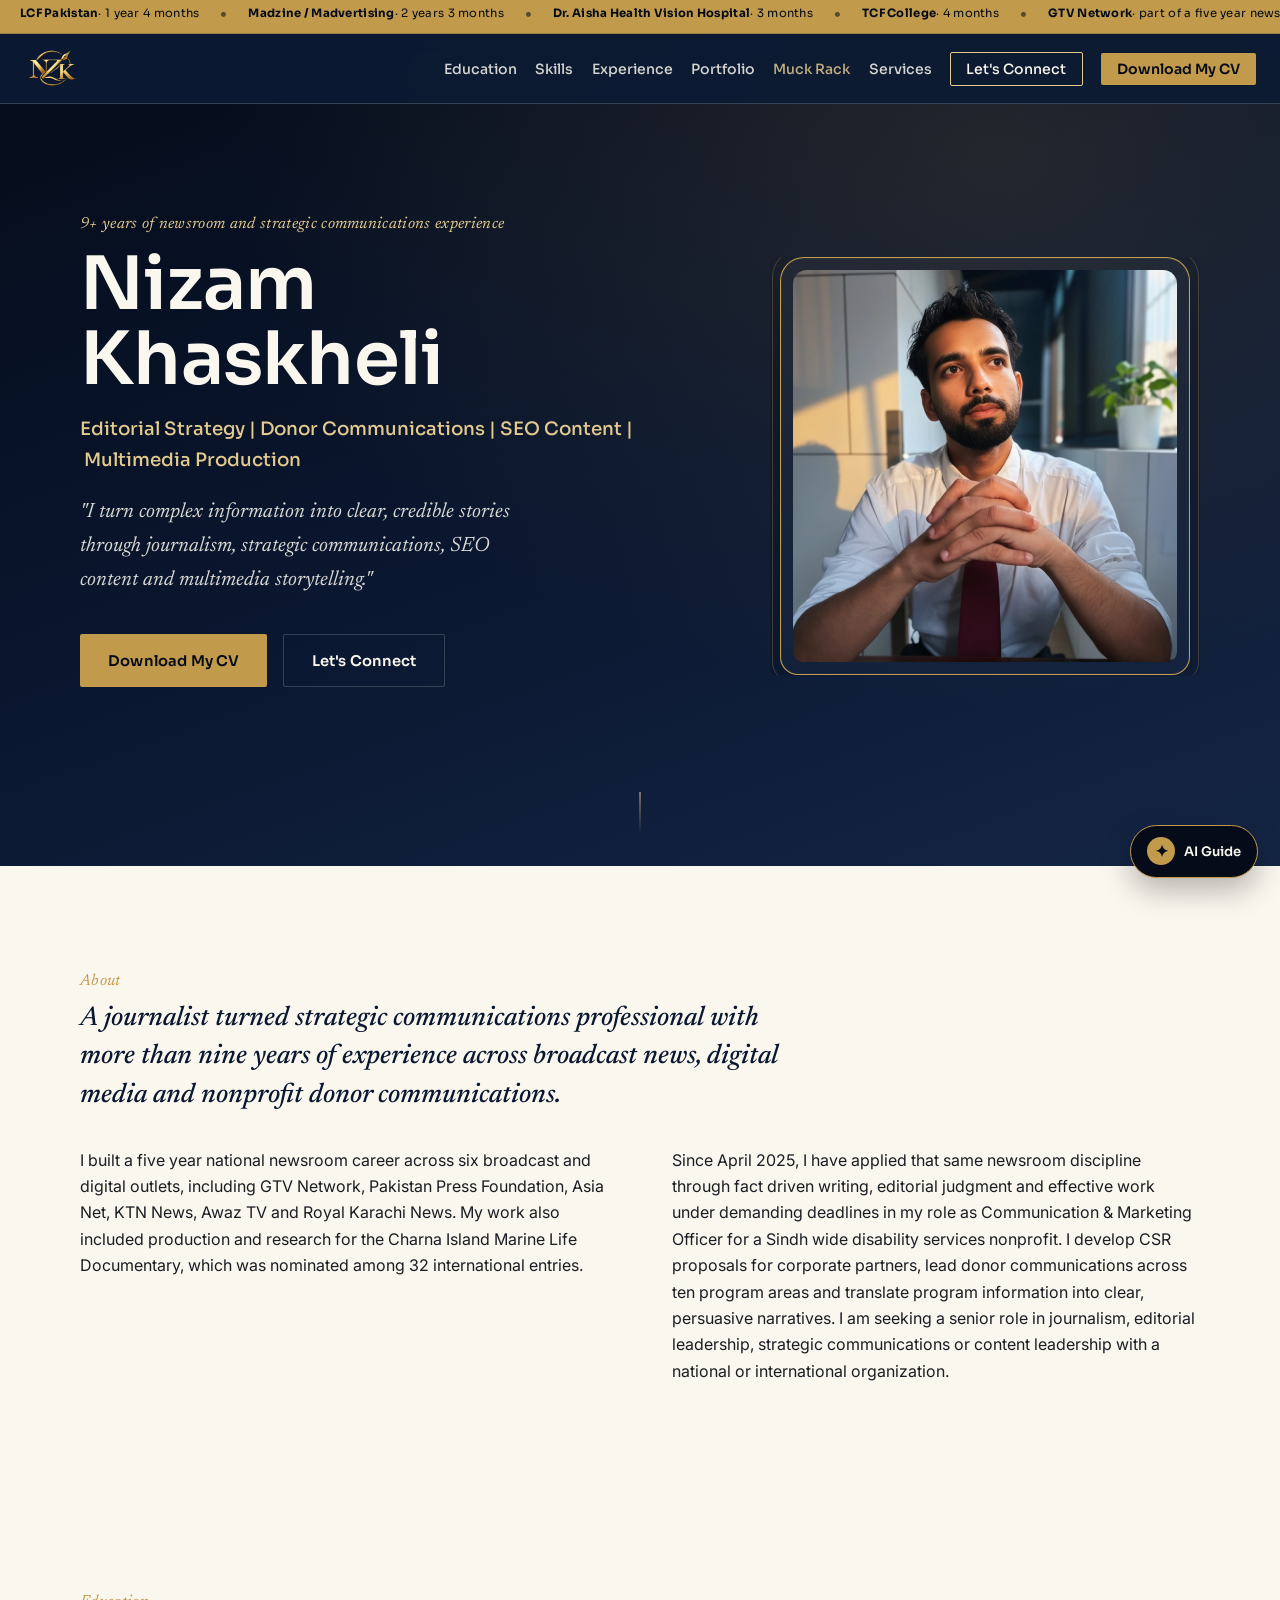
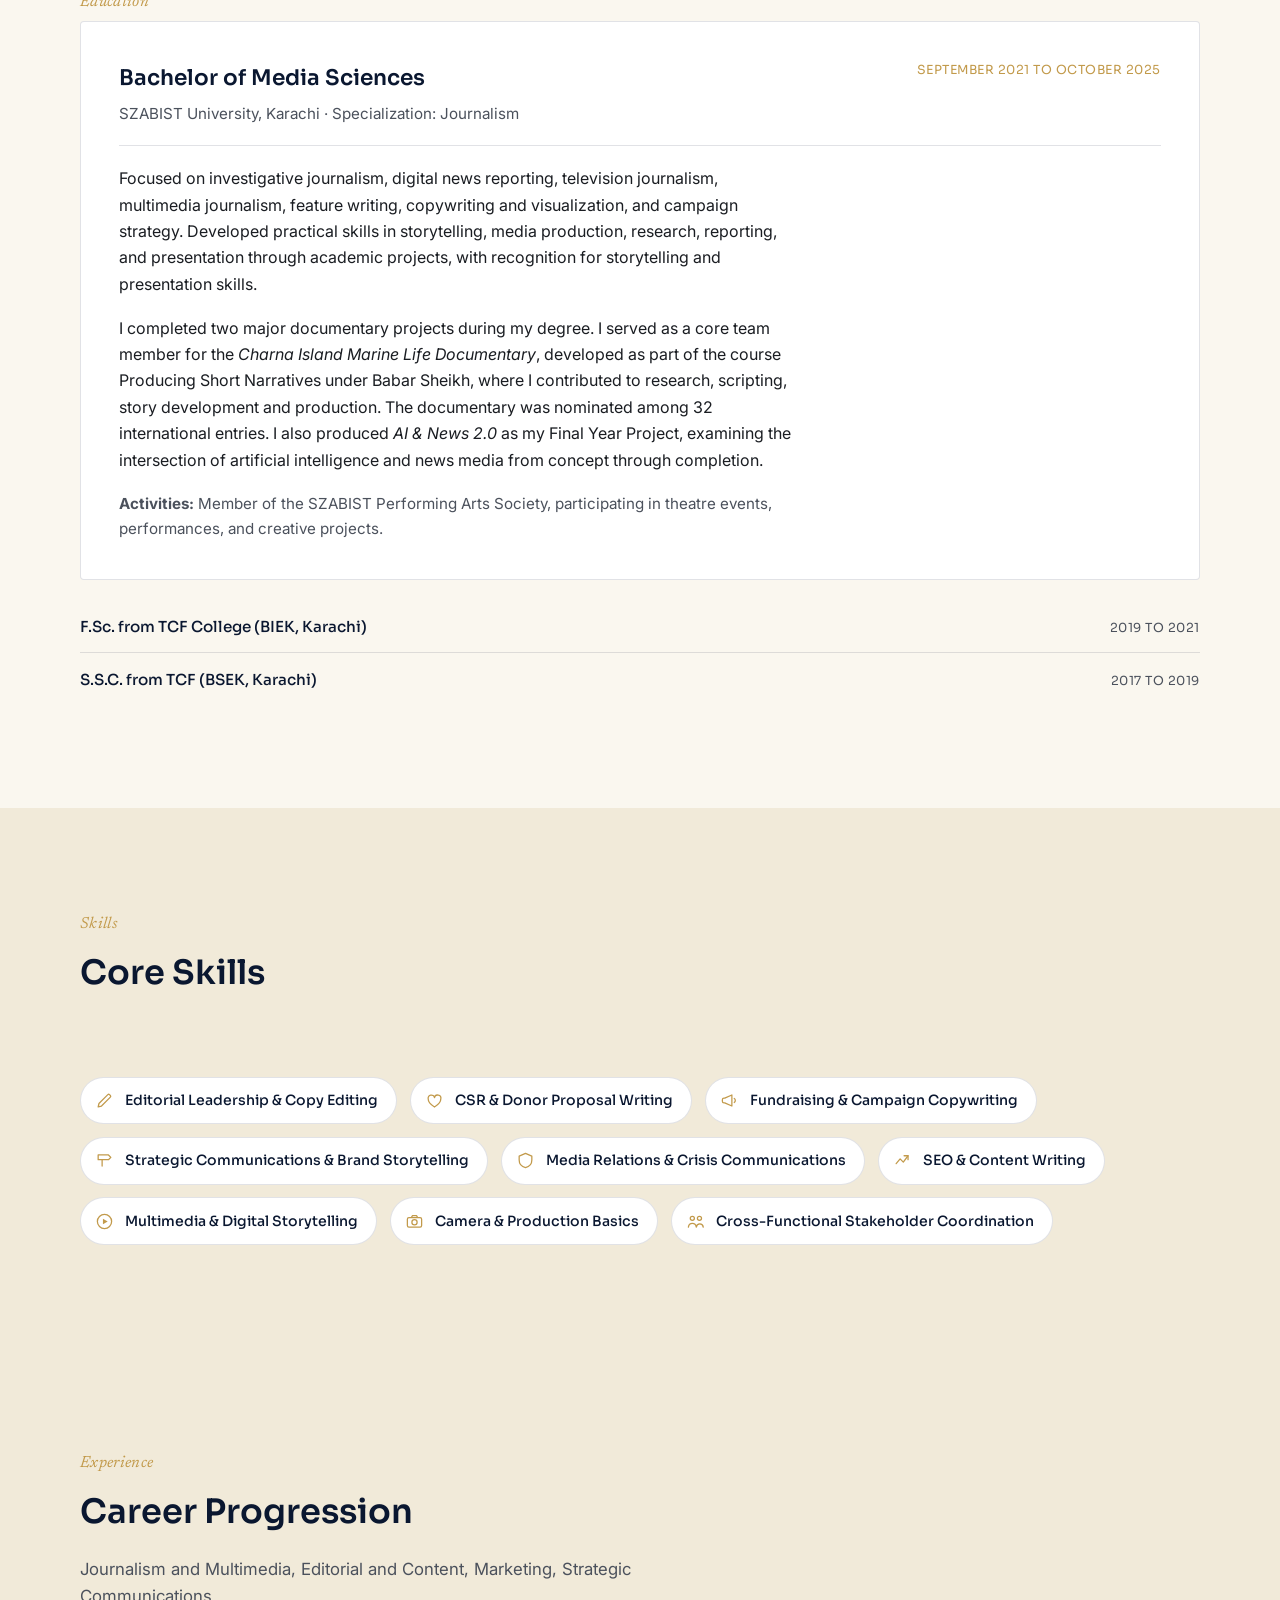
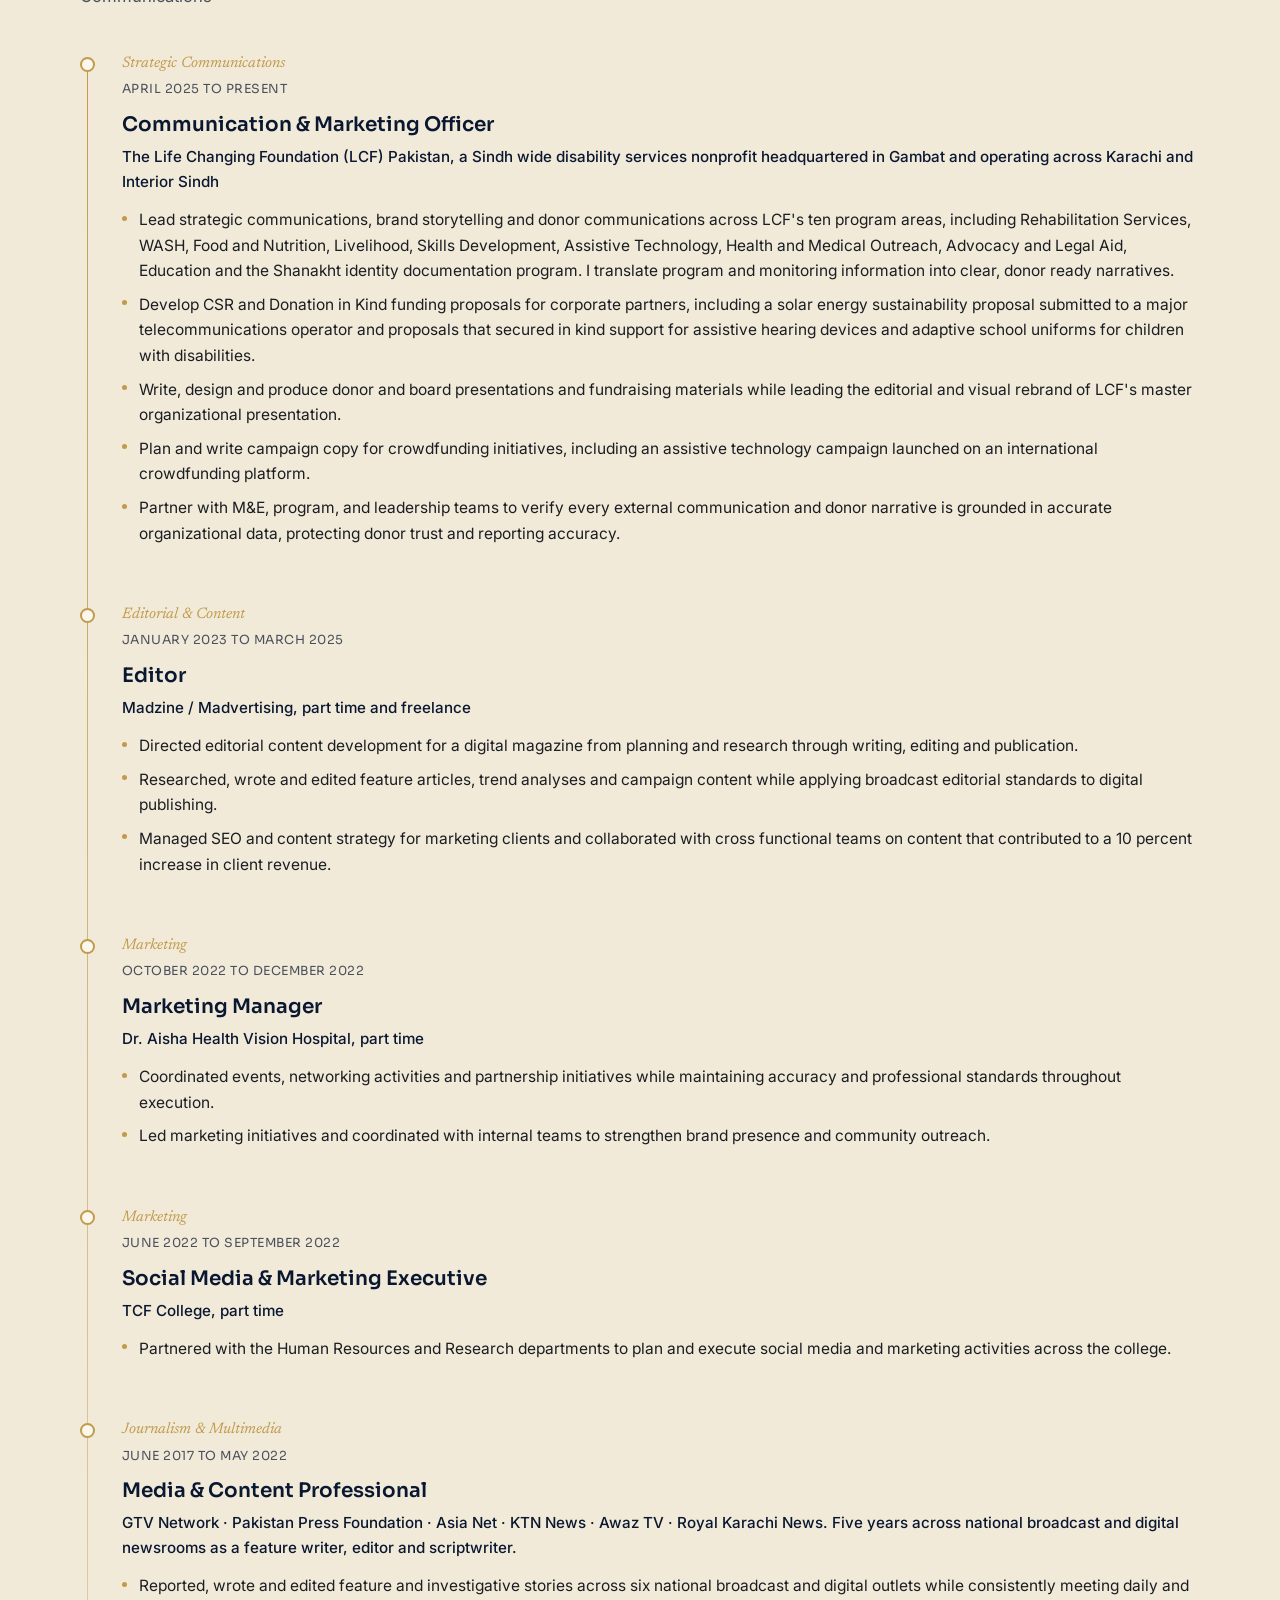
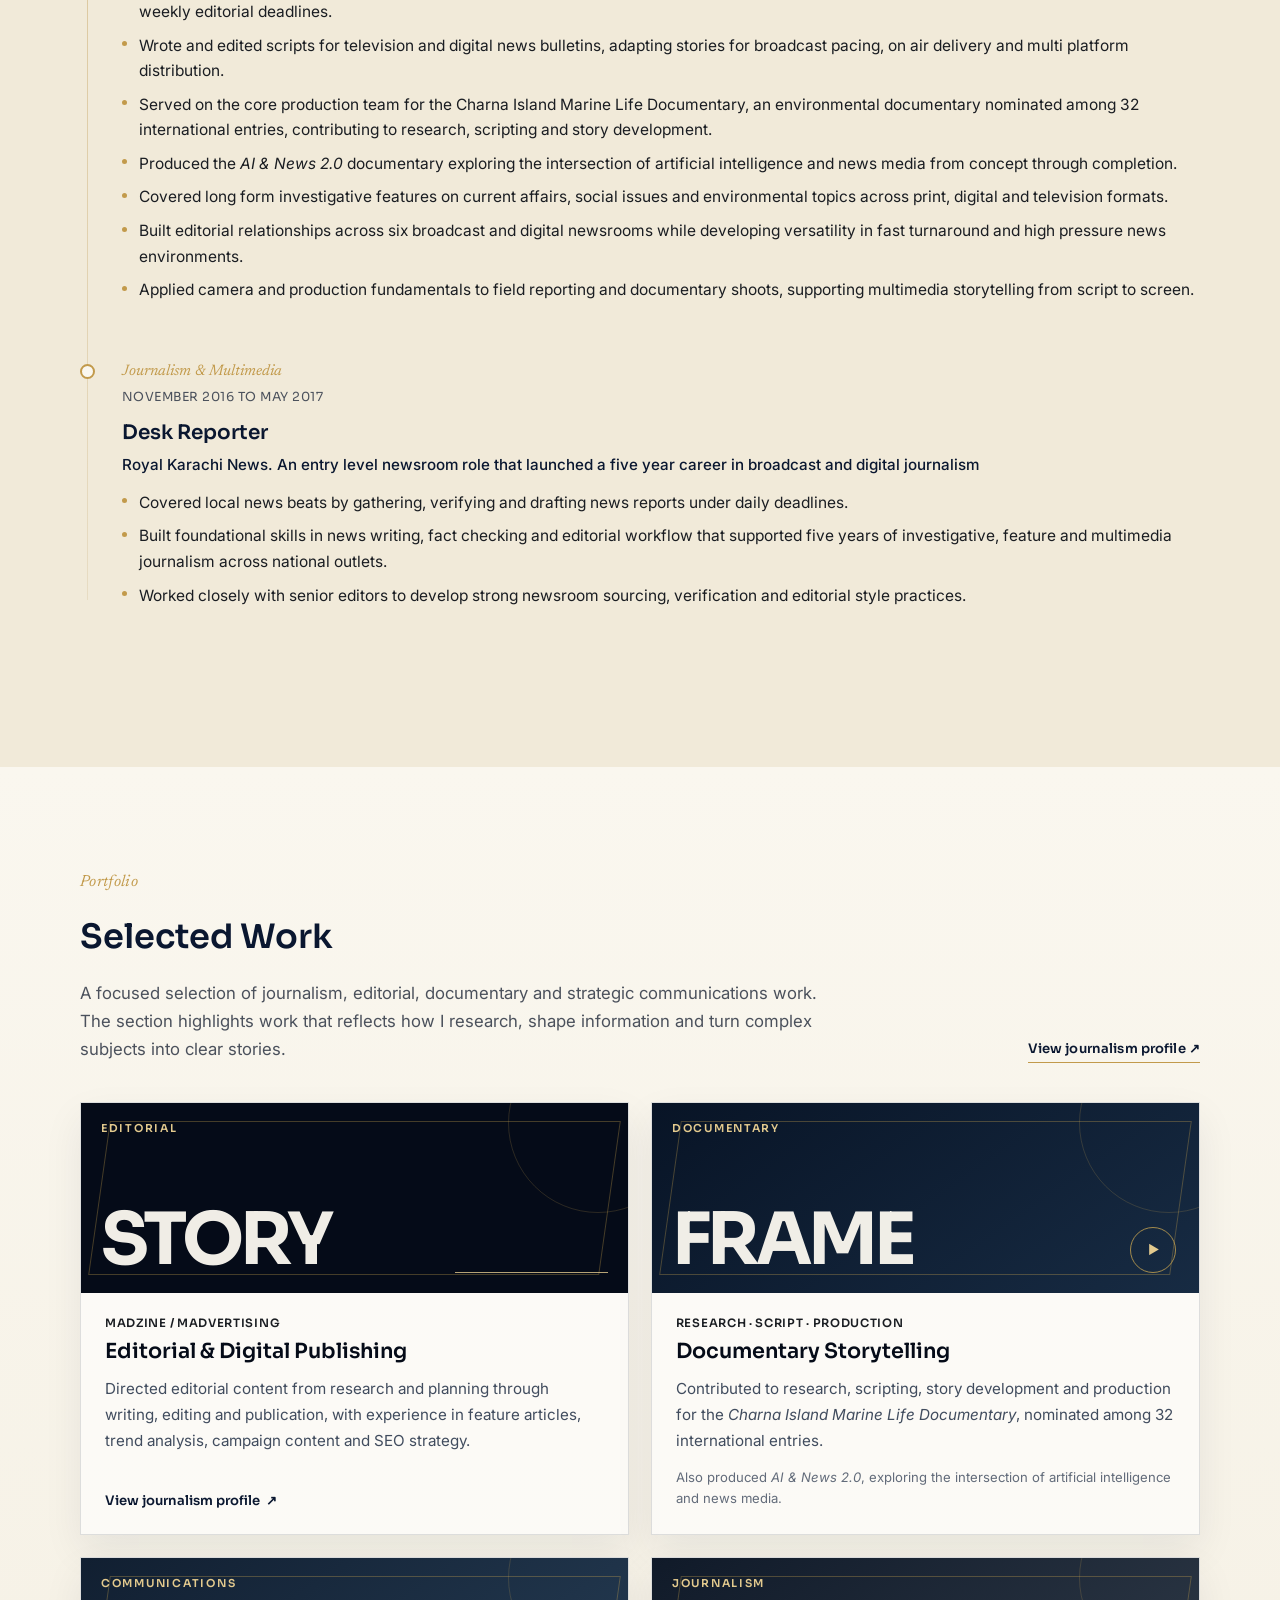
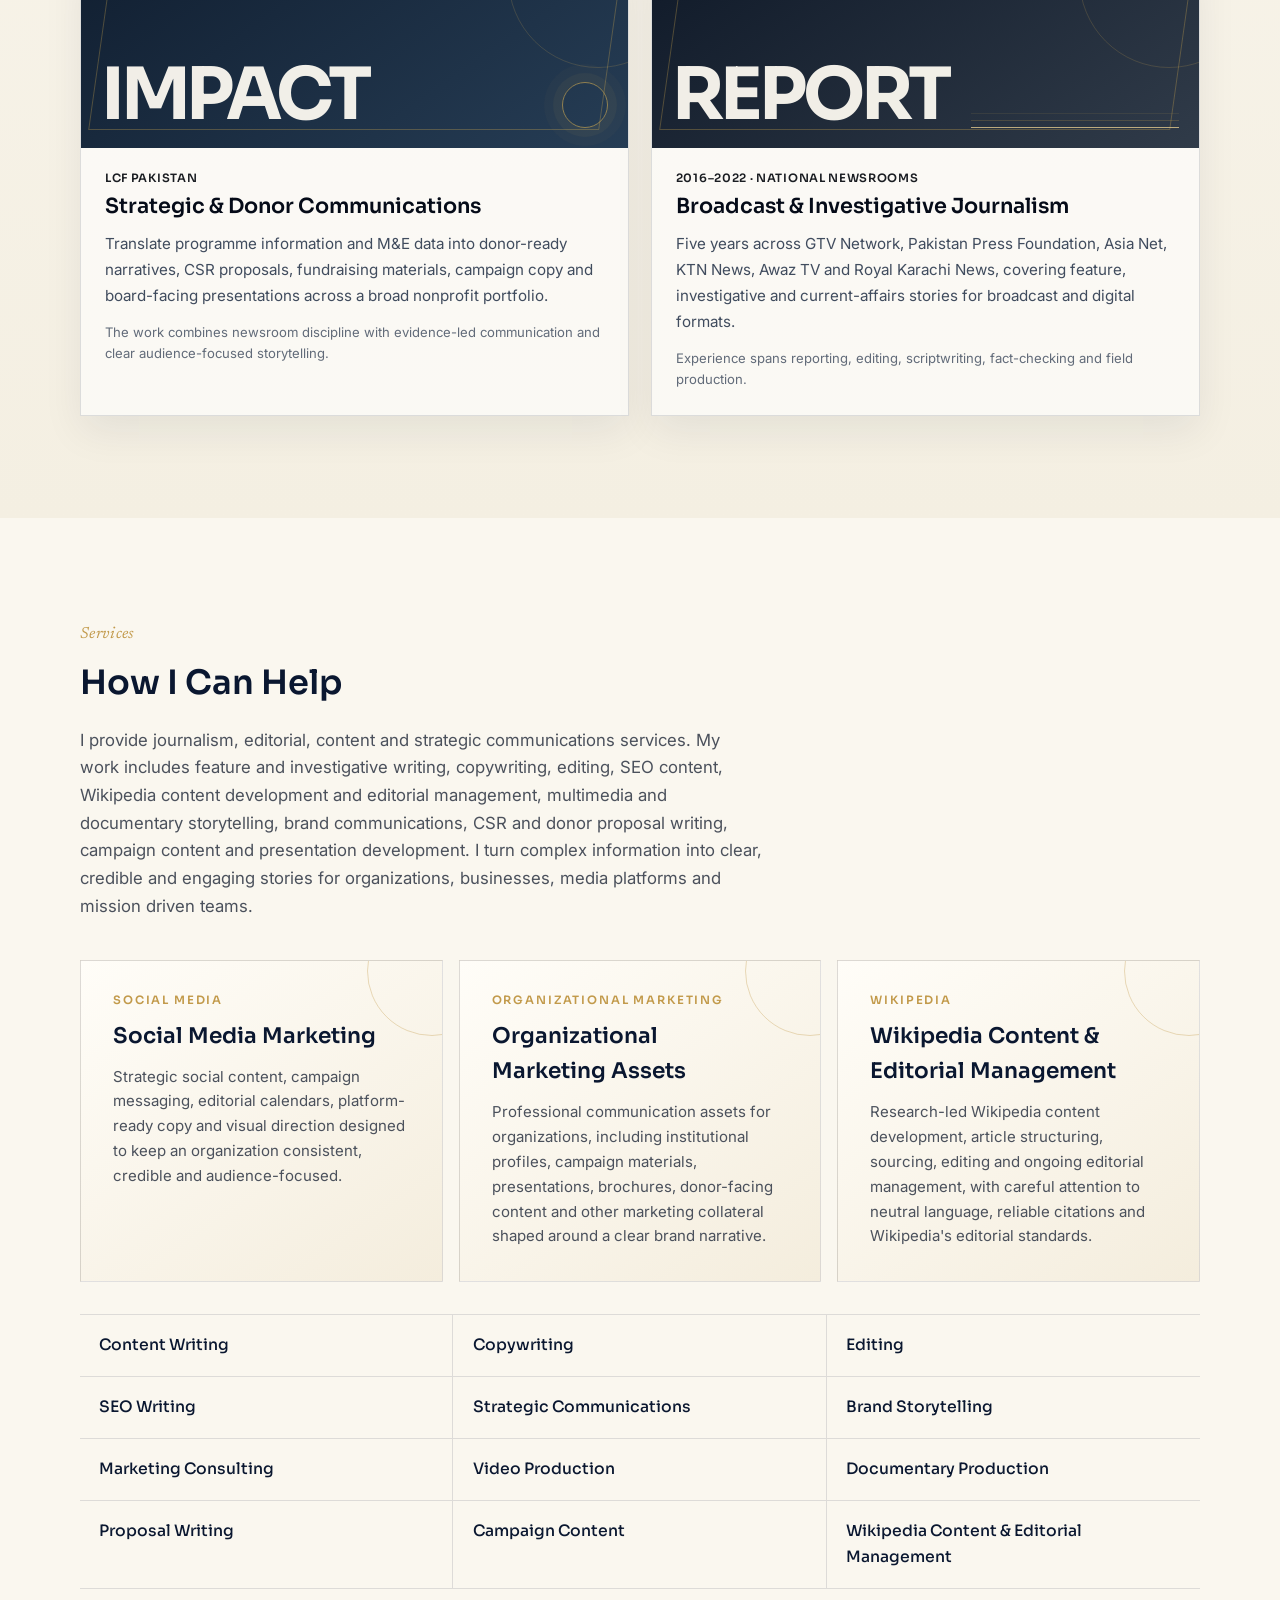
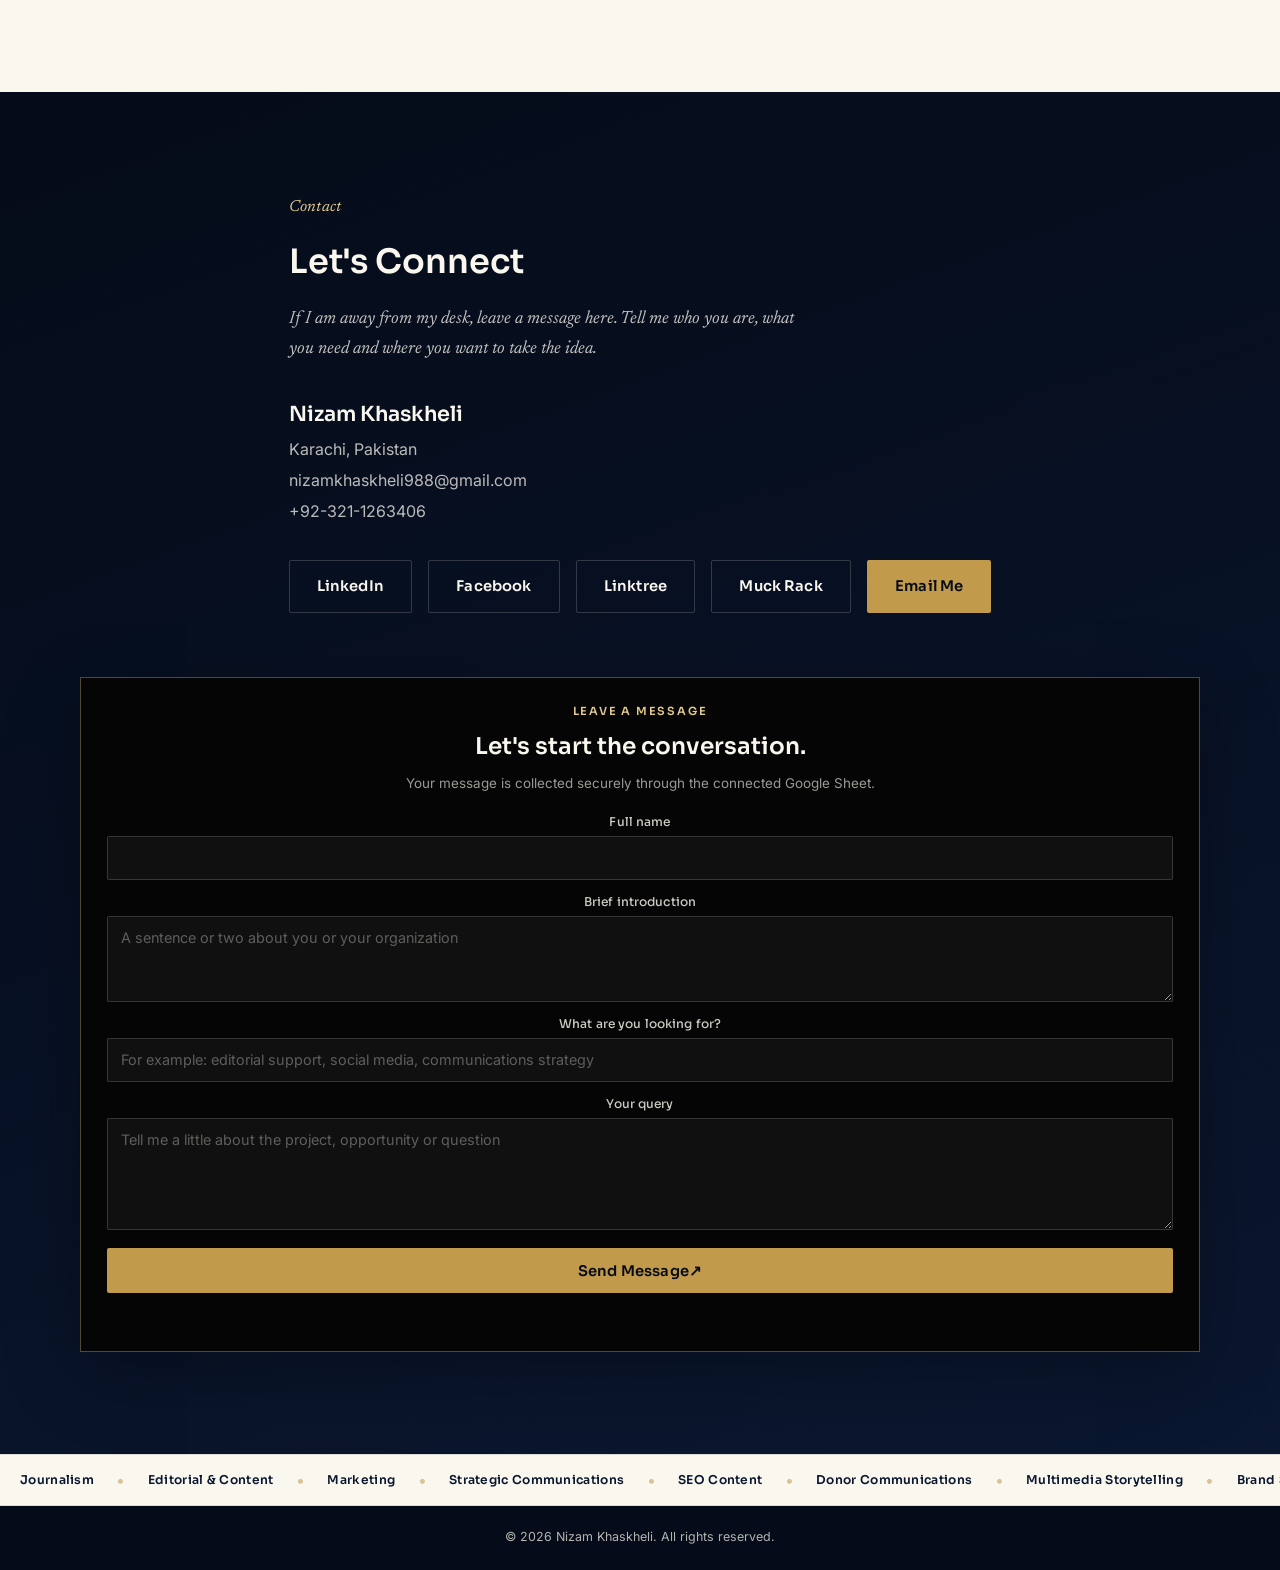
==== index.html @ 63d3839c "Add files via upload" ====
<!DOCTYPE html>
<html lang="en">
<head>
<meta charset="UTF-8">
<meta name="viewport" content="width=device-width, initial-scale=1.0">
<title>Nizam Khaskheli | Journalist, Strategic Communications &amp; Multimedia Storyteller</title>
<meta name="description" content="Nizam Khaskheli is a Pakistan-based journalist, strategic communications professional and multimedia storyteller with 9+ years of experience in broadcast journalism, editorial content, SEO writing, CSR communications, donor storytelling and nonprofit marketing.">
<meta name="keywords" content="Nizam Khaskheli, journalist Karachi, strategic communications professional, multimedia storyteller, broadcast journalist Pakistan, editorial content, donor communications, CSR proposal writing, nonprofit communications Pakistan, brand storytelling, SEO content writer">
<meta name="author" content="Nizam Khaskheli">
<meta name="robots" content="index, follow"> <!-- TODO: replace with your final published URL before deploying -->
<link rel="canonical" href="https://visit.nizamkhaskheli.workers.dev/"> <!-- Open Graph -->
<meta property="og:type" content="website">
<meta property="og:title" content="Nizam Khaskheli | Journalist & Strategic Communications Professional">
<meta property="og:description" content="Journalist and strategic communications professional in Pakistan specialising in editorial content, SEO writing, donor communications, brand storytelling and multimedia production.">
<meta property="og:url" content="https://visit.nizamkhaskheli.workers.dev/">
<meta property="og:image" content="https://visit.nizamkhaskheli.workers.dev/assets/nizam-khaskheli.jpg">
<meta property="og:image:width" content="643">
<meta property="og:image:height" content="1181">
<meta property="og:locale" content="en_US"> <!-- Twitter / X -->
<meta name="twitter:card" content="summary_large_image">
<meta name="twitter:title" content="Nizam Khaskheli | Journalist & Strategic Communications Professional">
<meta name="twitter:description" content="Karachi-based journalist, strategic communications professional and multimedia storyteller.">
<meta name="twitter:image" content="https://visit.nizamkhaskheli.workers.dev/assets/nizam-khaskheli.jpg">
<link rel="icon" href="favicon.svg" type="image/svg+xml"> <link rel="preconnect" href="https://fonts.googleapis.com">
<link rel="preconnect" href="https://fonts.gstatic.com" crossorigin>
<link href="https://fonts.googleapis.com/css2?family=Sora:wght@400;500;600;700&family=Inter:wght@400;500;600&family=Newsreader:ital,wght@0,400;1,400;1,500&display=swap" rel="stylesheet"> <link rel="stylesheet" href="style.css"> <!-- Structured data: Person -->
<script type="application/ld+json">
{ "@context": "https://schema.org", "@type": "Person", "name": "Nizam Khaskheli", "alternateName": "Nizam-Uddin Khaskheli", "jobTitle": "Communication & Marketing Officer", "description": "Karachi-based journalist, strategic communications professional and multimedia storyteller with 9+ years across broadcast news, digital media, editorial content and nonprofit donor communications.", "url": "https://visit.nizamkhaskheli.workers.dev/", "image": "https://visit.nizamkhaskheli.workers.dev/assets/nizam-khaskheli.jpg", "email": "mailto:nizamkhaskheli988@gmail.com", "telephone": "+92-321-1263406", "address": { "@type": "PostalAddress", "addressLocality": "Karachi", "addressCountry": "PK" }, "worksFor": { "@type": "Organization", "name": "The Life Changing Foundation (LCF) Pakistan" }, "alumniOf": { "@type": "CollegeOrUniversity", "name": "SZABIST University, Karachi" }, "knowsAbout": [ "Investigative Journalism", "Broadcast News Reporting", "Documentary Production", "Editorial Leadership", "CSR & Donor Proposal Writing", "Strategic Communications", "Brand Storytelling", "SEO & Content Writing", "Advocacy Communications", "Donor Communications", "Multimedia Storytelling" ], "sameAs": [ "https://www.linkedin.com/in/nizam-uddin-a80105393/", "https://www.facebook.com/people/Nizam-Khaskheli/pfbid02JHVqVkU1X79TqSRb5tmzg2qRRCMNdY21jjFmo4Lgp6rfTdWKMhmAxt5phXQ5WW2fl/", "https://linktr.ee/nizamkhaskheli_" ]
}
</script>
</head>
<body> <a class="skip-link" href="#main">Skip to content</a> <!-- ============ NAVIGATION ============ -->
<header class="site-header" id="site-header"> <nav class="nav" aria-label="Primary"> <a href="#home" class="nav__mark" aria-label="Nizam Khaskheli home"><img src="nzk-logo.png" alt="NZK" width="54" height="36"></a> <button class="nav__toggle" id="navToggle" aria-expanded="false" aria-controls="navMenu" aria-label="Open menu"> <span></span><span></span><span></span> </button> <ul class="nav__menu" id="navMenu"> <li class="nav__menu-close"><button type="button" id="navClose" class="nav__close" aria-label="Close menu"><span aria-hidden="true">×</span><span>Close</span></button></li> <li><a href="#education" class="nav__link">Education</a></li> <li><a href="#skills" class="nav__link">Skills</a></li> <li><a href="#experience" class="nav__link">Experience</a></li> <li><a href="#portfolio" class="nav__link">Portfolio</a></li> <li><a href="https://muckrack.com/nizam-khaskheli" class="nav__link nav__link--external" target="_blank" rel="noopener noreferrer">Muck Rack</a></li> <li><a href="#services" class="nav__link">Services</a></li> <li><a href="#contact" class="nav__link nav__link--cta">Let's Connect</a></li> <li><a href="./Nizam-Uddin-Khaskheli-CV.pdf?v=2" download="Nizam-Khaskheli-CV.pdf" class="nav__link nav__link--download">Download My CV</a></li> </ul> </nav>
</header> <div class="top-ticker" aria-label="Professional experience ticker"><div class="ticker__viewport"><div class="ticker__track ticker__track--top"><div class="ticker__group">
<span><strong>LCF Pakistan</strong> · 1 year 4 months</span><i>•</i><span><strong>Madzine / Madvertising</strong> · 2 years 3 months</span><i>•</i><span><strong>Dr. Aisha Health Vision Hospital</strong> · 3 months</span><i>•</i><span><strong>TCF College</strong> · 4 months</span><i>•</i><span><strong>GTV Network</strong> · part of a five year newsroom career</span><i>•</i><span><strong>Pakistan Press Foundation</strong> · part of a five year newsroom career</span><i>•</i><span><strong>Asia Net</strong> · part of a five year newsroom career</span><i>•</i><span><strong>KTN News</strong> · part of a five year newsroom career</span><i>•</i><span><strong>Awaz TV</strong> · part of a five year newsroom career</span><i>•</i><span><strong>Royal Karachi News</strong> · 7 months</span><i>•</i>
</div><div class="ticker__group" aria-hidden="true">
<span><strong>LCF Pakistan</strong> · 1 year 4 months</span><i>•</i><span><strong>Madzine / Madvertising</strong> · 2 years 3 months</span><i>•</i><span><strong>Dr. Aisha Health Vision Hospital</strong> · 3 months</span><i>•</i><span><strong>TCF College</strong> · 4 months</span><i>•</i><span><strong>GTV Network</strong> · part of a five year newsroom career</span><i>•</i><span><strong>Pakistan Press Foundation</strong> · part of a five year newsroom career</span><i>•</i><span><strong>Asia Net</strong> · part of a five year newsroom career</span><i>•</i><span><strong>KTN News</strong> · part of a five year newsroom career</span><i>•</i><span><strong>Awaz TV</strong> · part of a five year newsroom career</span><i>•</i><span><strong>Royal Karachi News</strong> · 7 months</span><i>•</i>
</div></div></div></div> <main id="main"> <!-- ============ HERO ============ --> <section class="hero" id="home"> <div class="hero__inner"> <div class="hero__text"> <p class="eyebrow eyebrow--light hero-anim" style="--d:1">9+ years of newsroom and strategic communications experience</p> <h1 class="hero__name hero-anim" style="--d:2">Nizam<br>Khaskheli</h1> <p class="hero__role hero-anim" style="--d:3">Editorial Strategy&nbsp;|&nbsp;Donor Communications&nbsp;|&nbsp;SEO Content&nbsp;|&nbsp;Multimedia Production</p> <p class="hero__tagline hero-anim" style="--d:4">"I turn complex information into clear, credible stories through journalism, strategic communications, SEO content and multimedia storytelling."</p> <div class="hero__ctas hero-anim" style="--d:5"> <a href="./Nizam-Uddin-Khaskheli-CV.pdf?v=2" download="Nizam-Khaskheli-CV.pdf" class="btn btn--gold">Download My CV</a> <a href="#contact" class="btn btn--outline">Let's Connect</a> </div> </div> <div class="hero__portrait hero-anim-portrait"> <div class="portrait-frame"> <img src="./hero-image.jpeg?v=1" alt="Portrait of Nizam Khaskheli, journalist and strategic communications professional" class="portrait-img" width="1411" height="1440" loading="eager" fetchpriority="high"> </div> </div> </div> <div class="hero__scroll-cue" aria-hidden="true"><span></span></div> </section> <!-- ============ ABOUT ============ --> <section class="section" id="about"> <div class="section__inner"> <p class="eyebrow">About</p> <p class="lede">A journalist turned strategic communications professional with more than nine years of experience across broadcast news, digital media and nonprofit donor communications.</p> <div class="about__grid"> <p class="body-text"> I built a five year national newsroom career across six broadcast and digital outlets, including GTV Network, Pakistan Press Foundation, Asia Net, KTN News, Awaz TV and Royal Karachi News. My work also included production and research for the Charna Island Marine Life Documentary, which was nominated among 32 international entries. </p> <p class="body-text"> Since April 2025, I have applied that same newsroom discipline through fact driven writing, editorial judgment and effective work under demanding deadlines in my role as Communication &amp; Marketing Officer for a Sindh wide disability services nonprofit. I develop CSR proposals for corporate partners, lead donor communications across ten program areas and translate program information into clear, persuasive narratives. I am seeking a senior role in journalism, editorial leadership, strategic communications or content leadership with a national or international organization. </p> </div> </div> </section> <!-- ============ EDUCATION ============ --> <section class="section" id="education"> <div class="section__inner"> <p class="eyebrow">Education</p> <div class="education__card" data-reveal> <div class="education__head"> <div> <h3 class="education__degree">Bachelor of Media Sciences</h3> <p class="education__school">SZABIST University, Karachi &middot; Specialization: Journalism</p> </div> <p class="education__date">September 2021 to October 2025</p> </div> <p class="body-text"> Focused on investigative journalism, digital news reporting, television journalism, multimedia journalism, feature writing, copywriting and visualization, and campaign strategy. Developed practical skills in storytelling, media production, research, reporting, and presentation through academic projects, with recognition for storytelling and presentation skills. </p> <p class="body-text"> I completed two major documentary projects during my degree. I served as a core team member for the <em>Charna Island Marine Life Documentary</em>, developed as part of the course Producing Short Narratives under Babar Sheikh, where I contributed to research, scripting, story development and production. The documentary was nominated among 32 international entries. I also produced <em>AI &amp; News 2.0</em> as my Final Year Project, examining the intersection of artificial intelligence and news media from concept through completion. </p> <p class="body-text body-text--muted"> <strong>Activities:</strong> Member of the SZABIST Performing Arts Society, participating in theatre events, performances, and creative projects. </p> </div> <div class="education__prior" data-reveal> <div class="education__prior-row"> <p class="education__prior-degree">F.Sc. from TCF College (BIEK, Karachi)</p> <p class="education__prior-date">2019 to 2021</p> </div> <div class="education__prior-row"> <p class="education__prior-degree">S.S.C. from TCF (BSEK, Karachi)</p> <p class="education__prior-date">2017 to 2019</p> </div> </div> </div> </section> <!-- ============ SKILLS ============ --> <section class="section section--tint" id="skills"> <div class="section__inner"> <p class="eyebrow">Skills</p> <h2 class="section__title">Core Skills</h2> <ul class="skills__grid"> <li class="skill-chip" data-reveal> <svg class="skill-chip__icon" viewBox="0 0 24 24" aria-hidden="true"><circle cx="10.5" cy="10.5" r="6.5" fill="none" stroke="currentColor" stroke-width="1.6"/><line x1="15.3" y1="15.3" x2="21" y2="21" stroke="currentColor" stroke-width="1.6" stroke-linecap="round"/></svg> <span>Investigative &amp; Feature Journalism</span> </li> <li class="skill-chip" data-reveal> <svg class="skill-chip__icon" viewBox="0 0 24 24" aria-hidden="true"><circle cx="12" cy="19" r="1.6" fill="currentColor"/><path d="M7 15a7 7 0 0 1 10 0M4 11.5a11.5 11.5 0 0 1 16 0" fill="none" stroke="currentColor" stroke-width="1.6" stroke-linecap="round"/></svg> <span>Broadcast &amp; Digital News Reporting</span> </li> <li class="skill-chip" data-reveal> <svg class="skill-chip__icon" viewBox="0 0 24 24" aria-hidden="true"><rect x="3" y="6" width="18" height="13" rx="1" fill="none" stroke="currentColor" stroke-width="1.6"/><path d="M3 10h18M6 6 8.5 3M12 6l2.5-3M18 6l2.5-3" fill="none" stroke="currentColor" stroke-width="1.6" stroke-linecap="round" stroke-linejoin="round"/></svg> <span>Documentary Production &amp; Scriptwriting</span> </li> <li class="skill-chip" data-reveal> <svg class="skill-chip__icon" viewBox="0 0 24 24" aria-hidden="true"><path d="M4 20l1-4.2L16.2 4.6a1.5 1.5 0 0 1 2.1 0l1.1 1.1a1.5 1.5 0 0 1 0 2.1L8.2 19 4 20Z" fill="none" stroke="currentColor" stroke-width="1.6" stroke-linejoin="round"/></svg> <span>Editorial Leadership &amp; Copy Editing</span> </li> <li class="skill-chip" data-reveal> <svg class="skill-chip__icon" viewBox="0 0 24 24" aria-hidden="true"><path d="M12 20.2S4 15.6 4 9.9A3.9 3.9 0 0 1 12 8.4a3.9 3.9 0 0 1 8 1.5c0 5.7-8 10.3-8 10.3Z" fill="none" stroke="currentColor" stroke-width="1.6" stroke-linejoin="round"/></svg> <span>CSR &amp; Donor Proposal Writing</span> </li> <li class="skill-chip" data-reveal> <svg class="skill-chip__icon" viewBox="0 0 24 24" aria-hidden="true"><path d="M3 11v2a2 2 0 0 0 2 2h1l9 4V5L6 9H5a2 2 0 0 0-2 2Z" fill="none" stroke="currentColor" stroke-width="1.6" stroke-linejoin="round"/><path d="M18 9.5a3 3 0 0 1 0 5" fill="none" stroke="currentColor" stroke-width="1.6" stroke-linecap="round"/></svg> <span>Fundraising &amp; Campaign Copywriting</span> </li> <li class="skill-chip" data-reveal> <svg class="skill-chip__icon" viewBox="0 0 24 24" aria-hidden="true"><path d="M4 5h13l3 3-3 3H4V5Z" fill="none" stroke="currentColor" stroke-width="1.6" stroke-linejoin="round"/><path d="M9 11v8" fill="none" stroke="currentColor" stroke-width="1.6" stroke-linecap="round"/></svg> <span>Strategic Communications &amp; Brand Storytelling</span> </li> <li class="skill-chip" data-reveal> <svg class="skill-chip__icon" viewBox="0 0 24 24" aria-hidden="true"><path d="M12 3 4 6.5v5C4 16.4 7.4 20 12 21c4.6-1 8-4.6 8-9.5v-5L12 3Z" fill="none" stroke="currentColor" stroke-width="1.6" stroke-linejoin="round"/></svg> <span>Media Relations &amp; Crisis Communications</span> </li> <li class="skill-chip" data-reveal> <svg class="skill-chip__icon" viewBox="0 0 24 24" aria-hidden="true"><path d="M4 16l5-6 4 4 6-8" fill="none" stroke="currentColor" stroke-width="1.6" stroke-linecap="round" stroke-linejoin="round"/><path d="M14 6h5v5" fill="none" stroke="currentColor" stroke-width="1.6" stroke-linecap="round" stroke-linejoin="round"/></svg> <span>SEO &amp; Content Writing</span> </li> <li class="skill-chip" data-reveal> <svg class="skill-chip__icon" viewBox="0 0 24 24" aria-hidden="true"><circle cx="12" cy="12" r="9" fill="none" stroke="currentColor" stroke-width="1.6"/><path d="M10 8.5v7l6-3.5-6-3.5Z" fill="currentColor"/></svg> <span>Multimedia &amp; Digital Storytelling</span> </li> <li class="skill-chip" data-reveal> <svg class="skill-chip__icon" viewBox="0 0 24 24" aria-hidden="true"><rect x="3" y="7" width="18" height="12" rx="2" fill="none" stroke="currentColor" stroke-width="1.6"/><circle cx="12" cy="13" r="3.3" fill="none" stroke="currentColor" stroke-width="1.6"/><path d="M8 7 9.5 4.5h5L16 7" fill="none" stroke="currentColor" stroke-width="1.6" stroke-linejoin="round"/></svg> <span>Camera &amp; Production Basics</span> </li> <li class="skill-chip" data-reveal> <svg class="skill-chip__icon" viewBox="0 0 24 24" aria-hidden="true"><circle cx="8" cy="8" r="2.6" fill="none" stroke="currentColor" stroke-width="1.6"/><circle cx="17" cy="8" r="2.6" fill="none" stroke="currentColor" stroke-width="1.6"/><path d="M3 19c.5-3 2.3-4.6 5-4.6s4.5 1.6 5 4.6M13 19c.4-2.6 2-4 4.5-4s3.9 1.4 4.3 4" fill="none" stroke="currentColor" stroke-width="1.6" stroke-linecap="round"/></svg> <span>Cross-Functional Stakeholder Coordination</span> </li> </ul> </div> </section> <!-- ============ EXPERIENCE ============ --> <section class="section section--tint" id="experience"> <div class="section__inner"> <p class="eyebrow">Experience</p> <h2 class="section__title">Career Progression</h2> <p class="section__intro">Journalism and Multimedia, Editorial and Content, Marketing, Strategic Communications</p> <ol class="timeline"> <!-- Role 1 --> <li class="timeline__item" data-reveal> <div class="timeline__marker" aria-hidden="true"></div> <div class="timeline__content"> <p class="timeline__era">Strategic Communications</p> <p class="timeline__date">April 2025 to Present</p> <h3 class="timeline__role">Communication &amp; Marketing Officer</h3> <p class="timeline__org">The Life Changing Foundation (LCF) Pakistan, a Sindh wide disability services nonprofit headquartered in Gambat and operating across Karachi and Interior Sindh</p> <ul class="timeline__bullets"> <li>Lead strategic communications, brand storytelling and donor communications across LCF's ten program areas, including Rehabilitation Services, WASH, Food and Nutrition, Livelihood, Skills Development, Assistive Technology, Health and Medical Outreach, Advocacy and Legal Aid, Education and the Shanakht identity documentation program. I translate program and monitoring information into clear, donor ready narratives.</li> <li>Develop CSR and Donation in Kind funding proposals for corporate partners, including a solar energy sustainability proposal submitted to a major telecommunications operator and proposals that secured in kind support for assistive hearing devices and adaptive school uniforms for children with disabilities.</li> <li>Write, design and produce donor and board presentations and fundraising materials while leading the editorial and visual rebrand of LCF's master organizational presentation.</li> <li>Plan and write campaign copy for crowdfunding initiatives, including an assistive technology campaign launched on an international crowdfunding platform.</li> <li>Partner with M&amp;E, program, and leadership teams to verify every external communication and donor narrative is grounded in accurate organizational data, protecting donor trust and reporting accuracy.</li> </ul> </div> </li> <!-- Role 2 --> <li class="timeline__item" data-reveal> <div class="timeline__marker" aria-hidden="true"></div> <div class="timeline__content"> <p class="timeline__era">Editorial &amp; Content</p> <p class="timeline__date">January 2023 to March 2025</p> <h3 class="timeline__role">Editor</h3> <p class="timeline__org">Madzine / Madvertising, part time and freelance</p> <ul class="timeline__bullets"> <li>Directed editorial content development for a digital magazine from planning and research through writing, editing and publication.</li> <li>Researched, wrote and edited feature articles, trend analyses and campaign content while applying broadcast editorial standards to digital publishing.</li> <li>Managed SEO and content strategy for marketing clients and collaborated with cross functional teams on content that contributed to a 10 percent increase in client revenue.</li> </ul> </div> </li> <!-- Role 3 --> <li class="timeline__item" data-reveal> <div class="timeline__marker" aria-hidden="true"></div> <div class="timeline__content"> <p class="timeline__era">Marketing</p> <p class="timeline__date">October 2022 to December 2022</p> <h3 class="timeline__role">Marketing Manager</h3> <p class="timeline__org">Dr. Aisha Health Vision Hospital, part time</p> <ul class="timeline__bullets"> <li>Coordinated events, networking activities and partnership initiatives while maintaining accuracy and professional standards throughout execution.</li> <li>Led marketing initiatives and coordinated with internal teams to strengthen brand presence and community outreach.</li> </ul> </div> </li> <!-- Role 4 --> <li class="timeline__item" data-reveal> <div class="timeline__marker" aria-hidden="true"></div> <div class="timeline__content"> <p class="timeline__era">Marketing</p> <p class="timeline__date">June 2022 to September 2022</p> <h3 class="timeline__role">Social Media &amp; Marketing Executive</h3> <p class="timeline__org">TCF College, part time</p> <ul class="timeline__bullets"> <li>Partnered with the Human Resources and Research departments to plan and execute social media and marketing activities across the college.</li> </ul> </div> </li> <!-- Role 5 --> <li class="timeline__item" data-reveal> <div class="timeline__marker" aria-hidden="true"></div> <div class="timeline__content"> <p class="timeline__era">Journalism &amp; Multimedia</p> <p class="timeline__date">June 2017 to May 2022</p> <h3 class="timeline__role">Media &amp; Content Professional</h3> <p class="timeline__org">GTV Network · Pakistan Press Foundation · Asia Net · KTN News · Awaz TV · Royal Karachi News. Five years across national broadcast and digital newsrooms as a feature writer, editor and scriptwriter.</p> <ul class="timeline__bullets"> <li>Reported, wrote and edited feature and investigative stories across six national broadcast and digital outlets while consistently meeting daily and weekly editorial deadlines.</li> <li>Wrote and edited scripts for television and digital news bulletins, adapting stories for broadcast pacing, on air delivery and multi platform distribution.</li> <li>Served on the core production team for the Charna Island Marine Life Documentary, an environmental documentary nominated among 32 international entries, contributing to research, scripting and story development.</li> <li>Produced the <em>AI &amp; News 2.0</em> documentary exploring the intersection of artificial intelligence and news media from concept through completion.</li> <li>Covered long form investigative features on current affairs, social issues and environmental topics across print, digital and television formats.</li> <li>Built editorial relationships across six broadcast and digital newsrooms while developing versatility in fast turnaround and high pressure news environments.</li> <li>Applied camera and production fundamentals to field reporting and documentary shoots, supporting multimedia storytelling from script to screen.</li> </ul> </div> </li> <!-- Role 6 --> <li class="timeline__item" data-reveal> <div class="timeline__marker" aria-hidden="true"></div> <div class="timeline__content"> <p class="timeline__era">Journalism &amp; Multimedia</p> <p class="timeline__date">November 2016 to May 2017</p> <h3 class="timeline__role">Desk Reporter</h3> <p class="timeline__org">Royal Karachi News. An entry level newsroom role that launched a five year career in broadcast and digital journalism</p> <ul class="timeline__bullets"> <li>Covered local news beats by gathering, verifying and drafting news reports under daily deadlines.</li> <li>Built foundational skills in news writing, fact checking and editorial workflow that supported five years of investigative, feature and multimedia journalism across national outlets.</li> <li>Worked closely with senior editors to develop strong newsroom sourcing, verification and editorial style practices.</li> </ul> </div> </li> </ol> </div> </section> <!-- ============ PORTFOLIO ============ -->
<section class="section section--portfolio" id="portfolio">
  <div class="section__inner">
    <p class="eyebrow">Portfolio</p>
    <div class="portfolio__heading">
      <div>
        <h2 class="section__title">Selected Work</h2>
        <p class="section__intro">A focused selection of journalism, editorial, documentary and strategic communications work. The section highlights work that reflects how I research, shape information and turn complex subjects into clear stories.</p>
      </div>
      <a class="portfolio__archive" href="https://muckrack.com/nizam-khaskheli" target="_blank" rel="noopener noreferrer">View journalism profile <span aria-hidden="true">↗</span></a>
    </div>

    <div class="portfolio__grid">
      <article class="portfolio-card portfolio-card--editorial" data-reveal>
        <div class="portfolio-card__visual" aria-hidden="true">
          <span class="portfolio-card__kicker">EDITORIAL</span>
          <span class="portfolio-card__word">STORY</span>
          <span class="portfolio-card__line"></span>
        </div>
        <div class="portfolio-card__body">
          <p class="portfolio-card__type">Madzine / Madvertising</p>
          <h3>Editorial &amp; Digital Publishing</h3>
          <p>Directed editorial content from research and planning through writing, editing and publication, with experience in feature articles, trend analysis, campaign content and SEO strategy.</p>
          <a href="https://muckrack.com/nizam-khaskheli" target="_blank" rel="noopener noreferrer" class="portfolio-card__link">View journalism profile <span aria-hidden="true">↗</span></a>
        </div>
      </article>

      <article class="portfolio-card portfolio-card--documentary" data-reveal>
        <div class="portfolio-card__visual" aria-hidden="true">
          <span class="portfolio-card__kicker">DOCUMENTARY</span>
          <span class="portfolio-card__word">FRAME</span>
          <span class="portfolio-card__play">▶</span>
        </div>
        <div class="portfolio-card__body">
          <p class="portfolio-card__type">Research · Script · Production</p>
          <h3>Documentary Storytelling</h3>
          <p>Contributed to research, scripting, story development and production for the <em>Charna Island Marine Life Documentary</em>, nominated among 32 international entries.</p>
          <p class="portfolio-card__note">Also produced <em>AI &amp; News 2.0</em>, exploring the intersection of artificial intelligence and news media.</p>
        </div>
      </article>

      <article class="portfolio-card portfolio-card--communications" data-reveal>
        <div class="portfolio-card__visual" aria-hidden="true">
          <span class="portfolio-card__kicker">COMMUNICATIONS</span>
          <span class="portfolio-card__word">IMPACT</span>
          <span class="portfolio-card__signal"></span>
        </div>
        <div class="portfolio-card__body">
          <p class="portfolio-card__type">LCF Pakistan</p>
          <h3>Strategic &amp; Donor Communications</h3>
          <p>Translate programme information and M&amp;E data into donor-ready narratives, CSR proposals, fundraising materials, campaign copy and board-facing presentations across a broad nonprofit portfolio.</p>
          <p class="portfolio-card__note">The work combines newsroom discipline with evidence-led communication and clear audience-focused storytelling.</p>
        </div>
      </article>

      <article class="portfolio-card portfolio-card--journalism" data-reveal>
        <div class="portfolio-card__visual" aria-hidden="true">
          <span class="portfolio-card__kicker">JOURNALISM</span>
          <span class="portfolio-card__word">REPORT</span>
          <span class="portfolio-card__rule"></span>
        </div>
        <div class="portfolio-card__body">
          <p class="portfolio-card__type">2016–2022 · National Newsrooms</p>
          <h3>Broadcast &amp; Investigative Journalism</h3>
          <p>Five years across GTV Network, Pakistan Press Foundation, Asia Net, KTN News, Awaz TV and Royal Karachi News, covering feature, investigative and current-affairs stories for broadcast and digital formats.</p>
          <p class="portfolio-card__note">Experience spans reporting, editing, scriptwriting, fact-checking and field production.</p>
        </div>
      </article>
    </div>
  </div>
</section>

<!-- ============ SERVICES ============ --> <section class="section" id="services"> <div class="section__inner"> <p class="eyebrow">Services</p> <h2 class="section__title">How I Can Help</h2> <p class="section__intro">I provide journalism, editorial, content and strategic communications services. My work includes feature and investigative writing, copywriting, editing, SEO content, Wikipedia content development and editorial management, multimedia and documentary storytelling, brand communications, CSR and donor proposal writing, campaign content and presentation development. I turn complex information into clear, credible and engaging stories for organizations, businesses, media platforms and mission driven teams.</p> <div class="services__featured">
  <article class="service-feature" data-reveal><p class="service-feature__eyebrow">SOCIAL MEDIA</p><h3>Social Media Marketing</h3><p>Strategic social content, campaign messaging, editorial calendars, platform-ready copy and visual direction designed to keep an organization consistent, credible and audience-focused.</p></article>
  <article class="service-feature" data-reveal><p class="service-feature__eyebrow">ORGANIZATIONAL MARKETING</p><h3>Organizational Marketing Assets</h3><p>Professional communication assets for organizations, including institutional profiles, campaign materials, presentations, brochures, donor-facing content and other marketing collateral shaped around a clear brand narrative.</p></article>
  <article class="service-feature" data-reveal><p class="service-feature__eyebrow">WIKIPEDIA</p><h3>Wikipedia Content &amp; Editorial Management</h3><p>Research-led Wikipedia content development, article structuring, sourcing, editing and ongoing editorial management, with careful attention to neutral language, reliable citations and Wikipedia&apos;s editorial standards.</p></article>
</div>
<ul class="services__list"> <li data-reveal><span>Content Writing</span></li> <li data-reveal><span>Copywriting</span></li> <li data-reveal><span>Editing</span></li> <li data-reveal><span>SEO Writing</span></li> <li data-reveal><span>Strategic Communications</span></li> <li data-reveal><span>Brand Storytelling</span></li> <li data-reveal><span>Marketing Consulting</span></li> <li data-reveal><span>Video Production</span></li> <li data-reveal><span>Documentary Production</span></li> <li data-reveal><span>Proposal Writing</span></li> <li data-reveal><span>Campaign Content</span></li> <li data-reveal><span>Wikipedia Content &amp; Editorial Management</span></li> </ul> </div> </section> <!-- ============ CONTACT ============ --> <section class="section contact" id="contact">
  <div class="section__inner contact__layout">
    <div class="contact__intro">
      <p class="eyebrow eyebrow--light">Contact</p>
      <h2 class="section__title section__title--light">Let's Connect</h2>
      <p class="contact__lead">If I am away from my desk, leave a message here. Tell me who you are, what you need and where you want to take the idea.</p>
      <p class="contact__name">Nizam Khaskheli</p>
      <p class="contact__meta">Karachi, Pakistan</p>
      <p class="contact__meta"><a href="mailto:nizamkhaskheli988@gmail.com">nizamkhaskheli988@gmail.com</a></p>
      <p class="contact__meta"><a href="tel:+923211263406">+92-321-1263406</a></p>
      <div class="contact__buttons"> <a href="https://www.linkedin.com/in/nizam-uddin-a80105393/" target="_blank" rel="noopener noreferrer" class="btn btn--outline-light">LinkedIn</a> <a href="https://www.facebook.com/people/Nizam-Khaskheli/pfbid02JHVqVkU1X79TqSRb5tmzg2qRRCMNdY21jjFmo4Lgp6rfTdWKMhmAxt5phXQ5WW2fl/" target="_blank" rel="noopener noreferrer" class="btn btn--outline-light">Facebook</a> <a href="https://linktr.ee/nizamkhaskheli_" target="_blank" rel="noopener noreferrer" class="btn btn--outline-light">Linktree</a> <a href="https://muckrack.com/nizam-khaskheli" target="_blank" rel="noopener noreferrer" class="btn btn--outline-light">Muck Rack</a> <a href="mailto:nizamkhaskheli988@gmail.com" class="btn btn--gold">Email Me</a> </div>
    </div>
    <div class="contact-form-wrap" data-reveal>
      <div class="contact-form-card">
        <div class="contact-form-card__head"><p class="contact-form-card__eyebrow">LEAVE A MESSAGE</p><h3>Let's start the conversation.</h3><p>Your message is collected securely through the connected Google Sheet.</p></div>
        <form id="contactForm" class="contact-form" action="YOUR_GOOGLE_APPS_SCRIPT_WEB_APP_URL" method="POST" target="contactSubmitFrame">
          <input type="hidden" name="source" value="Nizam Khaskheli Portfolio Website">
          <label>Full name<input type="text" name="name" autocomplete="name" required></label>
          <label>Brief introduction<textarea name="intro" rows="3" placeholder="A sentence or two about you or your organization" required></textarea></label>
          <label>What are you looking for?<input type="text" name="looking_for" placeholder="For example: editorial support, social media, communications strategy" required></label>
          <label>Your query<textarea name="query" rows="5" placeholder="Tell me a little about the project, opportunity or question" required></textarea></label>
          <div class="contact-form__honeypot" aria-hidden="true"><label>Leave this field empty<input type="text" name="website" tabindex="-1" autocomplete="off"></label></div>
          <button type="submit" class="btn btn--gold contact-form__submit">Send Message <span aria-hidden="true">↗</span></button>
          <p class="contact-form__status" id="contactStatus" role="status" aria-live="polite"></p>
        </form>
        <iframe name="contactSubmitFrame" id="contactSubmitFrame" title="Form submission" class="contact-form__frame" aria-hidden="true"></iframe>
      </div>
    </div>
  </div>
</section> </main>

<!-- ============ FIXED AI GUIDE ============ -->
<div class="ai-guide" id="aiGuide">
  <button class="ai-guide__toggle" id="aiGuideToggle" type="button" aria-expanded="false" aria-controls="aiGuidePanel">
    <span class="ai-guide__orb" aria-hidden="true">✦</span>
    <span class="ai-guide__label">AI Guide</span>
  </button>
  <section class="ai-guide__panel" id="aiGuidePanel" aria-label="Instant website guide">
    <div class="ai-guide__head">
      <div><p class="ai-guide__eyebrow">INSTANT GUIDE</p><h2>How can I help?</h2></div>
      <button class="ai-guide__close" id="aiGuideClose" type="button" aria-label="Close AI Guide">×</button>
    </div>
    <div class="ai-guide__messages" id="aiGuideMessages" aria-live="polite">
      <div class="ai-guide__message ai-guide__message--bot">Hi. I can guide you through Nizam's services, selected work, journalism profile, availability and contact options.</div>
    </div>
    <div class="ai-guide__quick" aria-label="Quick questions">
      <button type="button" data-guide="services">Services</button>
      <button type="button" data-guide="portfolio">Portfolio</button>
      <button type="button" data-guide="availability">Availability</button>
      <button type="button" data-guide="contact">Contact</button>
    </div>
    <form class="ai-guide__form" id="aiGuideForm">
      <input id="aiGuideInput" type="text" autocomplete="off" placeholder="Type your question…" aria-label="Ask the instant guide">
      <button type="submit" aria-label="Send question">↗</button>
    </form>
    <p class="ai-guide__note">Instant guidance from this website. For a detailed request, use the contact form below.</p>
  </section>
</div>

<!-- ============ FOOTER TICKER ============ -->
<section class="bottom-ticker" aria-label="Career experience summary"><div class="ticker__viewport"><div class="ticker__track ticker__track--bottom"><div class="ticker__group">
<span>Journalism</span><i>•</i><span>Editorial &amp; Content</span><i>•</i><span>Marketing</span><i>•</i><span>Strategic Communications</span><i>•</i><span>SEO Content</span><i>•</i><span>Donor Communications</span><i>•</i><span>Multimedia Storytelling</span><i>•</i><span>Brand Storytelling</span><i>•</i>
</div><div class="ticker__group" aria-hidden="true">
<span>Journalism</span><i>•</i><span>Editorial &amp; Content</span><i>•</i><span>Marketing</span><i>•</i><span>Strategic Communications</span><i>•</i><span>SEO Content</span><i>•</i><span>Donor Communications</span><i>•</i><span>Multimedia Storytelling</span><i>•</i><span>Brand Storytelling</span><i>•</i>
</div></div></div></section> <footer class="footer"><div class="footer__inner"><p class="footer__copy">&copy; 2026 Nizam Khaskheli. All rights reserved.</p></div></footer> <script>
(() => {
  'use strict';

  // Mobile navigation
  const toggle = document.getElementById('navToggle');
  const menu = document.getElementById('navMenu');
  const close = document.getElementById('navClose');
  const setMenu = (open) => {
    if (!toggle || !menu) return;
    toggle.setAttribute('aria-expanded', String(open));
    toggle.setAttribute('aria-label', open ? 'Close menu' : 'Open menu');
    menu.classList.toggle('is-open', open);
    document.body.classList.toggle('menu-open', open);
  };
  if (toggle && menu) {
    toggle.addEventListener('click', () => setMenu(toggle.getAttribute('aria-expanded') !== 'true'));
    if (close) close.addEventListener('click', () => setMenu(false));
    menu.querySelectorAll('a').forEach((link) => {
      link.addEventListener('click', (event) => {
        setMenu(false);
        if (link.getAttribute('href') === '#contact') {
          event.preventDefault();
          window.setTimeout(() => {
            const contact = document.getElementById('contact');
            if (contact) contact.scrollIntoView({ behavior: 'smooth', block: 'start' });
          }, 30);
        }
      });
    });
    document.querySelectorAll('a[href="#contact"]').forEach((link) => {
      if (menu && menu.contains(link)) return;
      link.addEventListener('click', (event) => {
        const contact = document.getElementById('contact');
        if (!contact) return;
        event.preventDefault();
        contact.scrollIntoView({ behavior: 'smooth', block: 'start' });
      });
    });
    document.addEventListener('keydown', (event) => {
      if (event.key === 'Escape') setMenu(false);
    });
  }

  // Direction-aware section reveals
  let lastY = window.scrollY;
  let direction = 'down';
  window.addEventListener('scroll', () => {
    const y = window.scrollY;
    direction = y > lastY ? 'down' : 'up';
    lastY = y;
  }, { passive: true });

  const revealItems = document.querySelectorAll('[data-reveal]');
  if ('IntersectionObserver' in window && revealItems.length) {
    const observer = new IntersectionObserver((entries) => {
      entries.forEach((entry) => {
        entry.target.style.setProperty('--reveal-distance', direction === 'up' ? '-24px' : '24px');
        entry.target.classList.toggle('is-visible', entry.isIntersecting);
      });
    }, { threshold: 0.08, rootMargin: '0px 0px -8% 0px' });
    revealItems.forEach((item, index) => {
      item.style.setProperty('--i', index % 6);
      observer.observe(item);
    });
  } else {
    revealItems.forEach((item) => item.classList.add('is-visible'));
  }

  // Contact form confirmation. The actual Sheet endpoint is configured in the form action.
  const form = document.getElementById('contactForm');
  const status = document.getElementById('contactStatus');
  if (form && status) {
    form.addEventListener('submit', () => {
      const honeypot = form.querySelector('[name="website"]');
      if (honeypot && honeypot.value) return;
      status.textContent = 'We have got your back. Hold on a little while — your message is on its way.';
      const submit = form.querySelector('.contact-form__submit');
      if (submit) submit.disabled = true;
      window.setTimeout(() => {
        form.reset();
        if (submit) submit.disabled = false;
      }, 1400);
    });
  }

  // Fixed on-site AI-style guide. It does not require an API key or expose private credentials.
  const guide = document.getElementById('aiGuide');
  const guideToggle = document.getElementById('aiGuideToggle');
  const guideClose = document.getElementById('aiGuideClose');
  const guideMessages = document.getElementById('aiGuideMessages');
  const guideForm = document.getElementById('aiGuideForm');
  const guideInput = document.getElementById('aiGuideInput');

  const answers = {
    services: 'Nizam provides journalism and editorial services, SEO and content writing, strategic communications, donor and CSR communications, social media marketing, organizational marketing assets, multimedia and documentary production, campaign content, and Wikipedia content and editorial management.',
    portfolio: 'Selected work covers editorial and digital publishing, documentary storytelling, strategic and donor communications for LCF Pakistan, and a five-year newsroom career across GTV Network, Pakistan Press Foundation, Asia Net, KTN News, Awaz TV and Royal Karachi News.',
    availability: 'For availability or a project discussion, use the contact form below. Share what you need, your organization or background, and your query so the request can be reviewed properly.',
    contact: 'Use the contact form near the bottom of the site. You can also use the direct email and social links in the Contact section.',
    muck: 'Nizam\'s journalism work and journalist profile are available on Muck Rack. Use the Muck Rack button in the header to open the profile.',
    wikipedia: 'Wikipedia services cover research-led content development, article structuring, sourcing, editing and editorial management, with attention to neutral language, reliable citations and Wikipedia\'s editorial standards.'
  };

  const replyFor = (text) => {
    const q = text.toLowerCase();
    if (q.includes('muck') || q.includes('journalism profile')) return answers.muck;
    if (q.includes('wikipedia')) return answers.wikipedia;
    if (q.includes('service') || q.includes('offer') || q.includes('do you')) return answers.services;
    if (q.includes('portfolio') || q.includes('work') || q.includes('project')) return answers.portfolio;
    if (q.includes('available') || q.includes('availability') || q.includes('hire')) return answers.availability;
    if (q.includes('contact') || q.includes('reach') || q.includes('email') || q.includes('enquiry') || q.includes('inquiry')) return answers.contact;
    return 'I can help you find the right section, service or contact option. Try asking about services, portfolio, availability, Muck Rack, Wikipedia work or contacting Nizam.';
  };

  const addMessage = (text, bot) => {
    if (!guideMessages) return;
    const message = document.createElement('div');
    message.className = 'ai-guide__message ' + (bot ? 'ai-guide__message--bot' : 'ai-guide__message--user');
    message.textContent = text;
    guideMessages.appendChild(message);
    guideMessages.scrollTop = guideMessages.scrollHeight;
  };

  const ask = (text) => {
    const value = String(text || '').trim();
    if (!value) return;
    addMessage(value, false);
    window.setTimeout(() => addMessage(replyFor(value), true), 160);
  };

  if (guide && guideToggle) {
    const setGuide = (open) => {
      guide.classList.toggle('is-open', open);
      guideToggle.setAttribute('aria-expanded', String(open));
      if (open && guideInput) window.setTimeout(() => guideInput.focus(), 80);
    };
    guideToggle.addEventListener('click', () => setGuide(!guide.classList.contains('is-open')));
    if (guideClose) guideClose.addEventListener('click', () => setGuide(false));
    document.addEventListener('keydown', (event) => {
      if (event.key === 'Escape') setGuide(false);
    });
    document.querySelectorAll('[data-guide]').forEach((button) => {
      button.addEventListener('click', () => ask(button.getAttribute('data-guide')));
    });
    if (guideForm) {
      guideForm.addEventListener('submit', (event) => {
        event.preventDefault();
        const value = guideInput ? guideInput.value : '';
        if (guideInput) guideInput.value = '';
        ask(value);
      });
    }
  }
})();
</script>
</body>
</html>
---- style.css ----
/* =========================================================
   NIZAM KHASKHELI — DIGITAL CV
   Design tokens
   ========================================================= */
:root{
  --navy:        #0A1730;
  --navy-deep:   #050B18;
  --navy-soft:   #142544;
  --ivory:       #FAF7EF;
  --paper:       #FFFFFF;
  --charcoal:    #1A1D22;
  --charcoal-60: #4B515C;
  --gold:        #C29A4B;
  --gold-soft:   #E3CA8E;
  --hairline:    rgba(10,23,48,0.12);
  --hairline-light: rgba(250,247,239,0.18);

  --font-head: 'Sora', 'Segoe UI', sans-serif;
  --font-body: 'Inter', 'Segoe UI', sans-serif;
  --font-editorial: 'Newsreader', Georgia, serif;

  --maxw: 1120px;
  --section-pad: clamp(4rem, 8vw, 7rem);
  --radius: 4px;
  --ease: cubic-bezier(.22,.61,.36,1);
}

*,*::before,*::after{ box-sizing: border-box; }
html{ scroll-behavior: smooth; }
body{
  margin:0;
  background: var(--ivory);
  color: var(--charcoal);
  font-family: var(--font-body);
  font-size: 16px;
  line-height: 1.65;
  -webkit-font-smoothing: antialiased;
  overflow-x: hidden;
}
img{ max-width:100%; display:block; }
a{ color: inherit; text-decoration:none; }
ul{ margin:0; padding:0; list-style:none; }
h1,h2,h3,h4{ font-family: var(--font-head); margin:0; color: var(--navy); font-weight:600; text-wrap: balance; }
p{ margin:0; }

.skip-link{
  position:absolute; left:-999px; top:0; background:var(--navy); color:var(--ivory);
  padding: .75rem 1.25rem; z-index: 999; border-radius: 0 0 4px 0;
}
.skip-link:focus{ left:0; }

:focus-visible{
  outline: 2px solid var(--gold);
  outline-offset: 3px;
}

/* =========================================================
   LAYOUT HELPERS
   ========================================================= */
.section{ padding: var(--section-pad) 1.5rem; }
.section--tint{ background: #F1EAD9; }
.section__inner{ max-width: var(--maxw); margin: 0 auto; }
.section__title{ font-size: clamp(1.6rem, 3vw, 2.1rem); margin: .5rem 0 1rem; }
.section__title--light{ color: var(--ivory); }
.section__intro{ max-width: 62ch; color: var(--charcoal-60); font-size: 1.05rem; margin-bottom: 2.5rem; }

.eyebrow{
  font-family: var(--font-editorial);
  font-style: italic;
  color: var(--gold);
  font-size: 1rem;
  letter-spacing: .02em;
  margin: 0 0 .35rem;
}
.eyebrow--light{ color: var(--gold-soft); }

.body-text{ max-width: 68ch; color: var(--charcoal); margin-bottom: 1.1rem; }
.body-text--muted{ color: var(--charcoal-60); font-size: .95rem; }
.body-text:last-child{ margin-bottom:0; }

.lede{
  font-family: var(--font-editorial);
  font-style: italic;
  font-weight: 500;
  font-size: clamp(1.3rem, 2.4vw, 1.7rem);
  color: var(--navy);
  max-width: 46ch;
  line-height: 1.4;
  margin-bottom: 2rem;
}

/* =========================================================
   BUTTONS
   ========================================================= */
.btn{
  display:inline-flex; align-items:center; justify-content:center;
  padding: .85rem 1.7rem;
  font-family: var(--font-head);
  font-size: .92rem;
  font-weight: 600;
  letter-spacing: .01em;
  border-radius: 2px;
  border: 1px solid transparent;
  transition: transform .25s var(--ease), background-color .25s var(--ease), color .25s var(--ease), border-color .25s var(--ease);
}
.btn:hover{ transform: translateY(-2px); }
.btn--gold{ background: var(--gold); color: var(--navy-deep); }
.btn--gold:hover{ background: var(--gold-soft); }
.btn--outline{ border-color: var(--hairline-light); color: var(--ivory); }
.btn--outline:hover{ border-color: var(--gold-soft); color: var(--gold-soft); }
.btn--outline-light{ border-color: var(--hairline-light); color: var(--ivory); }
.btn--outline-light:hover{ border-color: var(--gold-soft); color: var(--gold-soft); }

/* =========================================================
   NAVIGATION
   ========================================================= */
.site-header{
  position: fixed; top:0; left:0; right:0; z-index: 500;
  background: rgba(11,27,51,0.92);
  backdrop-filter: blur(10px);
  border-bottom: 1px solid var(--hairline-light);
  transition: transform .35s var(--ease);
}
.nav{
  max-width: 1400px; margin: 0 auto;
  display:flex; align-items:center; justify-content:space-between;
  padding: .9rem 1.5rem;
}
.nav__mark{
  font-family: var(--font-head); font-weight:700; letter-spacing: .05em;
  color: var(--gold-soft); font-size: 1.1rem;
}
.nav__menu{
  display:flex; align-items:center; justify-content:flex-end; gap: 1.15rem;
  flex:1; min-width:0; margin-left:2rem;
}
.nav__link{
  font-family: var(--font-head); font-size: .88rem; font-weight:500;
  white-space:nowrap; flex-shrink:0;
  color: var(--ivory); opacity:.85;
  position:relative; padding: .2rem 0;
  transition: opacity .2s var(--ease);
}
.nav__link::after{
  content:""; position:absolute; left:0; right:0; bottom:-4px; height:1px;
  background: var(--gold-soft); transform: scaleX(0); transform-origin: left;
  transition: transform .3s var(--ease);
}
.nav__link:hover{ opacity:1; }
.nav__link:hover::after{ transform: scaleX(1); }
.nav__link--cta{
  border: 1px solid var(--gold-soft); padding: .45rem .95rem; opacity:1;
  border-radius: 2px;
}
.nav__link--cta::after{ display:none; }
.nav__link--download{
  background: var(--gold); color: var(--navy-deep); opacity:1;
  padding: .45rem 1rem; border-radius: 2px; font-weight:600;
  transition: background-color .25s var(--ease), transform .25s var(--ease);
}
.nav__link--download:hover{ background: var(--gold-soft); transform: translateY(-1px); }
.nav__link--download::after{ display:none; }

.nav__toggle{
  display:none; flex-direction:column; gap:5px; background:none; border:0; cursor:pointer; padding: .5rem;
}
.nav__toggle span{ width:22px; height:2px; background: var(--ivory); display:block; transition: transform .25s var(--ease), opacity .25s var(--ease); }

.nav__menu-close{ display:none; width:100%; }
.nav__close{
  display:inline-flex; align-items:center; gap:.5rem;
  margin-left:auto; padding:.35rem .55rem;
  border:1px solid var(--hairline-light); border-radius:2px;
  background:transparent; color:var(--ivory);
  font:500 .9rem var(--font-head); cursor:pointer;
}
.nav__close span:first-child{ font-size:1.35rem; line-height:.8; }
.nav__close:hover{ border-color:var(--gold-soft); color:var(--gold-soft); }

@media (max-width: 1180px){
  .nav{padding-left:1rem;padding-right:1rem}
  .nav__menu{gap:.72rem;margin-left:1.25rem}
  .nav__link{font-size:.78rem}
  .nav__link--cta,.nav__link--download{padding-left:.7rem;padding-right:.7rem}
  .nav__link--enquiry{padding-left:.55rem !important;padding-right:.55rem !important}
}

@media (max-width: 860px){
  .nav__toggle{ display:flex; }
  .nav__menu-close{ display:flex; justify-content:flex-end; }
  .nav__menu{
    position:fixed; top:0; right:0; height:100vh; width: min(78vw, 320px);
    background: var(--navy-deep);
    flex-direction:column; align-items:flex-start; justify-content:center;
    gap: 1.6rem; padding: 2rem;
    transform: translateX(100%);
    transition: transform .35s var(--ease);
    border-left: 1px solid var(--hairline-light);
  }
  .nav__menu.is-open{ transform: translateX(0); }
  .nav__link{ font-size: 1.05rem; }
  .nav__toggle[aria-expanded="true"] span:nth-child(1){ transform: translateY(7px) rotate(45deg); }
  .nav__toggle[aria-expanded="true"] span:nth-child(2){ opacity:0; }
  .nav__toggle[aria-expanded="true"] span:nth-child(3){ transform: translateY(-7px) rotate(-45deg); }
}

/* =========================================================
   HERO
   ========================================================= */
.hero{
  position: relative;
  min-height: 100svh;
  display:flex; flex-direction:column; justify-content:center;
  padding: 7rem 1.5rem 4rem;
  background:
    radial-gradient(ellipse at 78% 18%, rgba(173,138,69,0.16), transparent 55%),
    linear-gradient(160deg, var(--navy-deep) 0%, var(--navy) 55%, var(--navy-soft) 100%);
  color: var(--ivory);
  overflow:hidden;
}
.hero__inner{
  max-width: var(--maxw); margin: 0 auto; width:100%;
  display:grid; grid-template-columns: 1.15fr .85fr; gap: 3rem; align-items:center;
}
.hero__name{
  font-size: clamp(2.6rem, 6.5vw, 4.6rem);
  line-height: 1.02; letter-spacing: -.01em;
  color: var(--ivory);
  margin: .6rem 0 1.1rem;
}
.hero__role{
  font-family: var(--font-head); font-weight:500; font-size: clamp(.95rem, 1.6vw, 1.15rem);
  color: var(--gold-soft); margin-bottom: 1.3rem; max-width: 42ch;
}
.hero__tagline{
  font-family: var(--font-editorial); font-style: italic; font-weight:400;
  font-size: clamp(1.05rem, 1.9vw, 1.3rem);
  color: rgba(247,244,236,0.88);
  max-width: 40ch; margin-bottom: 2.2rem;
}
.hero__ctas{ display:flex; flex-wrap:wrap; gap: 1rem; margin-bottom: 2.2rem; }
.hero__socials{ display:flex; flex-wrap:wrap; gap: .9rem; }
.social-btn{
  display:inline-flex; align-items:center; gap:.5rem;
  font-family: var(--font-head); font-size: .82rem; font-weight:500;
  color: var(--ivory); opacity:.8;
  border: 1px solid var(--hairline-light); padding: .5rem .9rem; border-radius: 2px;
  transition: opacity .2s var(--ease), border-color .2s var(--ease);
}
.social-btn svg{ width:15px; height:15px; fill: currentColor; }
.social-btn:hover{ opacity:1; border-color: var(--gold-soft); color: var(--gold-soft); }

.hero__portrait{ display:flex; justify-content:center; }
.portrait-frame{
  position:relative; width: min(100%, 360px); aspect-ratio: 4 / 4.75;
  border: 1px solid var(--gold-soft);
  border-radius: 6px;
  padding: 14px;
  box-shadow: 0 30px 70px rgba(0,0,0,0.35);
  transition: box-shadow .4s var(--ease), transform .4s var(--ease);
}
.portrait-frame:hover{
  box-shadow: 0 34px 80px rgba(0,0,0,0.45);
  transform: translateY(-3px);
}
.portrait-frame::before{
  content:""; position:absolute; inset: -10px; border: 1px solid var(--hairline-light);
  border-radius: 10px; pointer-events:none;
}
.portrait-img, .portrait-placeholder{
  width:100%; height:100%; border-radius: 3px; object-fit: cover;
}
.portrait-placeholder{
  display:flex; align-items:center; justify-content:center; text-align:center;
  background: linear-gradient(160deg, var(--navy-soft), var(--navy-deep));
  color: var(--gold-soft); font-family: var(--font-head); font-size: .85rem;
  padding: 1.5rem; line-height:1.6;
}
.portrait-placeholder small{ color: rgba(247,244,236,0.55); font-size: .75rem; }

.hero__scroll-cue{
  position:absolute; bottom: 2rem; left:50%; transform: translateX(-50%);
}
.hero__scroll-cue span{
  display:block; width:1px; height:42px;
  background: linear-gradient(var(--gold-soft), transparent);
  animation: scrollcue 2.2s ease-in-out infinite;
}
@keyframes scrollcue{
  0%{ transform: scaleY(0); transform-origin: top; opacity:0; }
  40%{ transform: scaleY(1); transform-origin: top; opacity:1; }
  60%{ transform: scaleY(1); transform-origin: bottom; opacity:1; }
  100%{ transform: scaleY(0); transform-origin: bottom; opacity:0; }
}

/* Hero load-in sequence: each element fades/slides up in order via --d index */
.hero-anim{
  opacity:0; transform: translateY(16px);
  animation: heroIn .8s var(--ease) forwards;
  animation-delay: calc(var(--d, 0) * 110ms + 120ms);
}
@keyframes heroIn{
  to{ opacity:1; transform:none; }
}
.hero-anim-portrait{
  opacity:0; transform: scale(.96);
  clip-path: inset(4% round 6px);
  animation: heroPortraitIn 1s var(--ease) forwards;
  animation-delay: 260ms;
}
@keyframes heroPortraitIn{
  to{ opacity:1; transform:none; clip-path: inset(0% round 6px); }
}

@media (max-width: 860px){
  .hero__inner{ grid-template-columns: 1fr; text-align:left; }
  .hero__portrait{ order:-1; margin-bottom: 1rem; }
  .portrait-frame{ width: min(100%, 280px); }
}

/* =========================================================
   ABOUT
   ========================================================= */
.about__grid{ display:grid; grid-template-columns: 1fr 1fr; gap: 2.5rem; align-items: start; }
@media (max-width: 760px){ .about__grid{ grid-template-columns: 1fr; } }

/* =========================================================
   TIMELINE (Experience)
   ========================================================= */
.timeline{ position:relative; margin-top: 1rem; }
.timeline::before{
  content:""; position:absolute; left: 7px; top: 8px; bottom: 8px; width:1px;
  background: linear-gradient(var(--gold), rgba(173,138,69,0.15));
}
.timeline__item{
  position:relative; padding-left: 2.6rem; margin-bottom: 3rem;
}
.timeline__item:last-child{ margin-bottom:0; }
.timeline__marker{
  position:absolute; left:0; top: 6px; width:15px; height:15px; border-radius:50%;
  background: var(--ivory); border: 2px solid var(--gold);
}
.timeline__era{
  font-family: var(--font-editorial); font-style:italic; color: var(--gold);
  font-size: .95rem; margin-bottom: .2rem;
}
.timeline__date{
  font-family: var(--font-head); font-size: .78rem; letter-spacing: .04em;
  text-transform: uppercase; color: var(--charcoal-60); margin-bottom: .5rem;
}
.timeline__role{ font-size: 1.25rem; margin-bottom: .2rem; }
.timeline__org{ font-weight:500; color: var(--navy); margin-bottom: .8rem; font-size: .95rem; }
.timeline__desc{ color: var(--charcoal); margin-bottom: .8rem; max-width: 64ch; }
.timeline__bullets{ display:grid; gap: .5rem; max-width: 66ch; }
.timeline__bullets li{
  position:relative; padding-left: 1.1rem; color: var(--charcoal); font-size: .97rem;
}
.timeline__bullets li::before{
  content:""; position:absolute; left:0; top:.55em; width:5px; height:5px; background: var(--gold); border-radius:50%;
}

/* =========================================================
   EDUCATION
   ========================================================= */
.education__card{
  background: var(--paper); border: 1px solid var(--hairline); border-radius: var(--radius);
  padding: clamp(1.6rem, 3vw, 2.5rem);
}
.education__head{
  display:flex; justify-content:space-between; align-items:flex-start; gap:1rem; flex-wrap:wrap;
  margin-bottom: 1.2rem; border-bottom: 1px solid var(--hairline); padding-bottom: 1.2rem;
}
.education__degree{ font-size: 1.35rem; margin-bottom:.3rem; }
.education__school{ color: var(--charcoal-60); font-size: .95rem; }
.education__date{
  font-family: var(--font-head); font-size: .78rem; letter-spacing: .04em; text-transform: uppercase;
  color: var(--gold); white-space:nowrap;
}

.education__prior{ margin-top: 1.25rem; }
.education__prior-row{
  display:flex; justify-content:space-between; align-items:baseline; gap:1rem; flex-wrap:wrap;
  padding: .85rem 0; border-bottom: 1px solid var(--hairline);
}
.education__prior-row:last-child{ border-bottom:none; }
.education__prior-degree{ font-family: var(--font-head); font-weight:500; color: var(--navy); font-size: .95rem; }
.education__prior-date{
  font-family: var(--font-head); font-size: .78rem; letter-spacing: .04em; text-transform: uppercase;
  color: var(--charcoal-60);
}

/* =========================================================
   SKILLS
   ========================================================= */
.skills__grid{
  display:flex; flex-wrap:wrap; gap: .8rem;
}
.skill-chip{
  display:flex; align-items:center; gap: .65rem;
  border: 1px solid var(--hairline); background: var(--paper);
  padding: .7rem 1.15rem .7rem .9rem; border-radius: 999px; font-size: .88rem; font-weight:500;
  color: var(--navy); font-family: var(--font-head);
  transition: border-color .2s var(--ease), transform .2s var(--ease), background-color .2s var(--ease);
}
.skill-chip:hover{ border-color: var(--gold); transform: translateY(-2px); background: #FFFDF8; }
.skill-chip__icon{
  width: 19px; height: 19px; flex: 0 0 auto; color: var(--gold);
}

/* =========================================================
   SERVICES
   ========================================================= */
.services__list{
  display:grid; grid-template-columns: repeat(3, 1fr); gap: 0;
  border-top: 1px solid var(--hairline);
}
.services__list li{
  border-bottom: 1px solid var(--hairline);
  border-right: 1px solid var(--hairline);
}
.services__list li:nth-child(3n){ border-right:none; }
.services__list li span{
  display:block; padding: 1.1rem 1.2rem; font-family: var(--font-head); font-weight:500; font-size: .98rem;
  color: var(--navy);
}
@media (max-width: 760px){
  .services__list{ grid-template-columns: 1fr 1fr; }
  .services__list li:nth-child(3n){ border-right:1px solid var(--hairline); }
  .services__list li:nth-child(2n){ border-right:none; }
}
@media (max-width: 480px){
  .services__list{ grid-template-columns: 1fr; }
  .services__list li{ border-right:none !important; }
}

/* =========================================================
   CONTACT
   ========================================================= */
.contact{
  background: linear-gradient(160deg, var(--navy-deep), var(--navy));
  color: var(--ivory); text-align:center;
}
.contact .section__inner{ display:flex; flex-direction:column; align-items:center; }
.contact__name{ font-family: var(--font-head); font-size: 1.3rem; font-weight:600; margin-top: .5rem; }
.contact__meta{ color: rgba(247,244,236,0.75); margin-top: .3rem; }
.contact__meta a:hover{ color: var(--gold-soft); }
.contact__buttons{ display:flex; flex-wrap:wrap; justify-content:center; gap: 1rem; margin-top: 2.2rem; }

/* =========================================================
   FOOTER
   ========================================================= */
.footer{
  background: var(--navy-deep); color: rgba(247,244,236,0.7); padding: 2.5rem 1.5rem;
}
.footer__inner{
  max-width: var(--maxw); margin:0 auto;
  display:flex; flex-wrap:wrap; justify-content:space-between; align-items:center; gap: 1rem;
}
.footer__name{ font-family: var(--font-head); color: var(--ivory); font-weight:600; }
.footer__role{ font-size: .85rem; margin-top: .15rem; }
.footer__links{ display:flex; gap: 1.2rem; font-size: .85rem; }
.footer__links a:hover{ color: var(--gold-soft); }
.footer__copy{ width:100%; text-align:center; font-size: .78rem; margin-top: 1.5rem; border-top: 1px solid var(--hairline-light); padding-top: 1.2rem; }

/* =========================================================
   SCROLL REVEAL
   ========================================================= */
[data-reveal]{
  opacity:0; transform: translateY(22px);
  transition: opacity .7s var(--ease), transform .7s var(--ease);
  transition-delay: calc(var(--i, 0) * 90ms);
}
[data-reveal].is-visible{ opacity:1; transform:none; }

@media (prefers-reduced-motion: reduce){
  html{ scroll-behavior:auto; }
  [data-reveal]{ opacity:1; transform:none; transition:none; }
  .hero-anim, .hero-anim-portrait{ animation:none; opacity:1; transform:none; clip-path:none; }
  .hero__scroll-cue span{ animation:none; }
  .btn:hover{ transform:none; }
  .portrait-frame:hover{ transform:none; }
}


/* =========================================================
   FINAL SITE UPDATE — NZK identity, dual tickers, ordered flow
   ========================================================= */
html{scroll-padding-top:7.5rem}

/* NZK mark */
.nav__mark{display:inline-flex;align-items:center;justify-content:center;width:58px;height:40px;overflow:hidden}
.nav__mark img{width:58px;height:40px;object-fit:contain;display:block}

/* Ticker system */
.top-ticker,.bottom-ticker{width:100%;overflow:hidden;white-space:nowrap}
.top-ticker{position:fixed;top:0;left:0;z-index:700;height:34px;background:var(--gold);color:var(--navy-deep);border-bottom:1px solid rgba(5,11,24,.2)}
.top-ticker .ticker__viewport,.bottom-ticker .ticker__viewport{overflow:hidden;width:100%}
.ticker__track{display:flex;width:max-content;min-width:100%;will-change:transform}
.ticker__group{display:flex;align-items:center;flex-shrink:0;min-width:max-content}
.ticker__group span{display:inline-flex;align-items:center;padding:0 1.25rem;font-family:var(--font-head);font-size:.72rem;letter-spacing:.025em}
.ticker__group strong{font-weight:700}
.ticker__group i{font-style:normal;opacity:.55}
.ticker__track--top{animation:tickerLeft 42s linear infinite}
.ticker__track--bottom{animation:tickerRight 34s linear infinite}
@keyframes tickerLeft{from{transform:translateX(0)}to{transform:translateX(-50%)}}
@keyframes tickerRight{from{transform:translateX(-50%)}to{transform:translateX(0)}}
.top-ticker:hover .ticker__track,.bottom-ticker:hover .ticker__track{animation-play-state:paused}
.site-header{top:34px}

/* Hero: preserve the complete portrait instead of cropping it */
.hero{min-height:calc(100svh - 34px);padding-top:8.2rem}
.hero__inner{grid-template-columns:minmax(0,1.18fr) minmax(280px,.82fr);gap:2.5rem}
.hero__portrait{justify-self:end}
.portrait-frame{width:min(100%,310px);aspect-ratio:643 / 1181;max-height:560px;padding:10px;border-radius:6px;overflow:visible}
.portrait-frame::before{inset:-8px;border-radius:9px}
.portrait-img{object-fit:contain;object-position:center;transform:none}
.portrait-frame:hover .portrait-img{transform:scale(1.015)}

/* Career progression: use the full content width instead of leaving the right side empty */
#experience .timeline{margin-top:2.2rem;width:100%;padding:0}
#experience .timeline__item{display:block;position:relative;width:100%;padding-left:2.6rem;margin-bottom:3.5rem}
#experience .timeline__marker{left:0;top:.35rem}
#experience .timeline__content{display:block;width:100%;max-width:none;min-width:0}
#experience .timeline__era,#experience .timeline__date{padding-left:0}
#experience .timeline__org{max-width:none}
#experience .timeline__bullets{max-width:none;width:100%}
#experience .timeline__bullets li{max-width:100%}

/* About alignment */
#about .about__grid{grid-template-columns:1fr 1fr;gap:clamp(2rem,5vw,4rem);align-items:start}
#about .about__grid .body-text{margin:0;max-width:68ch}

/* Reverse scroll reveal: direction changes with scroll direction */
[data-reveal]{opacity:0;transform:translateY(var(--reveal-distance,24px));transition:opacity .65s var(--ease),transform .65s var(--ease);transition-delay:calc(var(--i,0) * 70ms)}
[data-reveal].is-visible{opacity:1;transform:translateY(0)}

/* Bottom ticker + minimal footer */
.bottom-ticker{background:var(--ivory);color:var(--navy);border-top:1px solid var(--hairline);border-bottom:1px solid var(--hairline);padding:.72rem 0}
.bottom-ticker .ticker__group span{font-size:.76rem;font-weight:600}
.bottom-ticker .ticker__group i{color:var(--gold);margin:0 .15rem}
.footer{background:var(--navy-deep);padding:1.35rem 1.5rem}
.footer__inner{max-width:var(--maxw);display:block}
.footer__copy{width:100%;margin:0;border:0;padding:0;text-align:center;color:rgba(247,244,236,.72);font-size:.78rem}

@media (max-width:860px){
  .site-header{top:30px}
  .top-ticker{height:30px}
  .hero{min-height:auto;padding-top:7.8rem}
  .hero__inner{grid-template-columns:1fr;gap:2.5rem}
  .hero__portrait{order:-1;justify-self:start}
  .portrait-frame{width:min(100%,280px);max-height:none}
  #experience .timeline__item{display:block;padding-left:2.2rem}
  #experience .timeline__date,#experience .timeline__era{padding-left:2rem}
}
@media (max-width:760px){
  #about .about__grid{grid-template-columns:1fr;gap:1.25rem}
}
@media (prefers-reduced-motion:reduce){
  .ticker__track{animation:none}
  [data-reveal]{opacity:1;transform:none;transition:none}
}


/* =========================================================
   HERO VISUAL — FINAL RESPONSIVE PLACEMENT
   Keeps the supplied original photograph untouched.
   ========================================================= */
.hero__inner{
  grid-template-columns:minmax(0,1.08fr) minmax(320px,.92fr);
  gap:clamp(2rem,5vw,4rem);
  align-items:center;
}
.hero__text{max-width:760px}
.hero__portrait{
  position:relative;
  justify-self:end;
  align-self:center;
  width:min(100%,430px);
  display:flex;
  align-items:center;
  justify-content:center;
}
.portrait-frame{
  position:relative;
  width:min(100%,410px);
  aspect-ratio:1411 / 1440;
  padding:12px;
  border:1px solid rgba(218,177,82,.88);
  border-radius:24px 24px 18px 18px;
  background:linear-gradient(145deg,rgba(255,255,255,.035),rgba(255,255,255,.01));
  box-shadow:0 30px 70px rgba(0,0,0,.36), inset 0 0 0 1px rgba(255,255,255,.035);
  overflow:visible;
  transform:none;
}
.portrait-frame::before{
  content:"";
  position:absolute;
  inset:-9px -10px -8px -9px;
  border:1px solid rgba(218,177,82,.24);
  border-radius:28px 28px 20px 20px;
  pointer-events:none;
}
.portrait-frame::after{
  content:"";
  position:absolute;
  inset:-20px -26px -16px -22px;
  border:1px solid rgba(218,177,82,.08);
  border-radius:34px 34px 24px 24px;
  pointer-events:none;
}
.portrait-img{
  width:100%;
  height:100%;
  display:block;
  object-fit:cover;
  object-position:center;
  border-radius:14px 14px 10px 10px;
  background:#0b1b33;
  transform:none;
}
.portrait-frame:hover{
  transform:translateY(-3px);
  box-shadow:0 38px 86px rgba(0,0,0,.45), inset 0 0 0 1px rgba(255,255,255,.045);
}
.portrait-frame:hover .portrait-img{transform:none}

@media (max-width:1100px){
  .hero__inner{grid-template-columns:minmax(0,1fr) minmax(280px,.72fr);gap:2.25rem}
  .hero__portrait{width:min(100%,360px)}
  .portrait-frame{width:min(100%,350px)}
}
@media (max-width:860px){
  .hero__inner{grid-template-columns:1fr;gap:2rem}
  .hero__portrait{order:-1;justify-self:center;width:min(100%,320px)}
  .portrait-frame{width:min(100%,300px)}
}
@media (max-width:520px){
  .hero__portrait{width:min(100%,280px)}
  .portrait-frame{width:min(100%,270px);padding:9px;border-radius:18px}
  .portrait-frame::before{inset:-7px}
  .portrait-frame::after{inset:-14px -17px -12px}
}



/* =========================================================
   FINAL PORTFOLIO + MOBILE MENU POLISH
   ========================================================= */
.section--portfolio{
  background:linear-gradient(180deg,var(--ivory) 0%,#f4efe2 100%);
}
.portfolio__heading{
  display:flex;
  align-items:flex-end;
  justify-content:space-between;
  gap:2rem;
  margin-bottom:2.4rem;
}
.portfolio__heading .section__intro{margin-bottom:0;max-width:70ch}
.portfolio__archive{
  flex:0 0 auto;
  color:var(--navy);
  border-bottom:1px solid var(--gold);
  padding-bottom:.35rem;
  font:600 .82rem var(--font-head);
  letter-spacing:.01em;
}
.portfolio__archive:hover{color:var(--gold-dark)}
.portfolio__grid{
  display:grid;
  grid-template-columns:repeat(2,minmax(0,1fr));
  gap:1.35rem;
}
.portfolio-card{
  display:flex;
  flex-direction:column;
  min-height:100%;
  background:rgba(255,255,255,.62);
  border:1px solid rgba(11,27,51,.13);
  box-shadow:0 16px 38px rgba(11,27,51,.07);
  overflow:hidden;
  transition:transform .35s var(--ease),box-shadow .35s var(--ease),border-color .35s var(--ease);
}
.portfolio-card:hover{transform:translateY(-5px);box-shadow:0 24px 48px rgba(11,27,51,.11);border-color:rgba(173,138,69,.48)}
.portfolio-card__visual{
  position:relative;
  height:190px;
  overflow:hidden;
  display:flex;
  align-items:flex-end;
  padding:1.25rem;
  color:var(--ivory);
  background:var(--navy-deep);
}
.portfolio-card__visual::before,.portfolio-card__visual::after{content:"";position:absolute;pointer-events:none}
.portfolio-card__visual::before{inset:18px;border:1px solid rgba(218,177,82,.3);transform:skewX(-8deg)}
.portfolio-card__visual::after{width:180px;height:180px;right:-60px;top:-70px;border:1px solid rgba(218,177,82,.18);border-radius:50%}
.portfolio-card--documentary .portfolio-card__visual{background:linear-gradient(145deg,#081426,#172b43)}
.portfolio-card--communications .portfolio-card__visual{background:linear-gradient(145deg,#111f31,#263d55)}
.portfolio-card--journalism .portfolio-card__visual{background:linear-gradient(145deg,#101a29,#303b49)}
.portfolio-card__kicker{position:absolute;top:1.15rem;left:1.25rem;font:600 .68rem var(--font-head);letter-spacing:.16em;color:var(--gold-soft)}
.portfolio-card__word{position:relative;z-index:1;font:700 clamp(2.4rem,6vw,4.5rem)/.9 var(--font-head);letter-spacing:-.06em;opacity:.96}
.portfolio-card__line,.portfolio-card__rule,.portfolio-card__signal{position:absolute;z-index:1;right:1.25rem;bottom:1.25rem;width:28%;height:1px;background:var(--gold-soft);opacity:.8}
.portfolio-card__rule{width:38%;box-shadow:0 -7px 0 rgba(218,177,82,.25),0 -14px 0 rgba(218,177,82,.12)}
.portfolio-card__signal{width:46px;height:46px;border:1px solid rgba(218,177,82,.75);background:transparent;border-radius:50%;box-shadow:0 0 0 9px rgba(218,177,82,.06),0 0 0 18px rgba(218,177,82,.035)}
.portfolio-card__play{position:absolute;right:1.45rem;bottom:1.25rem;z-index:2;width:46px;height:46px;border:1px solid rgba(218,177,82,.72);border-radius:50%;display:grid;place-items:center;font-size:.78rem;color:var(--gold-soft);padding-left:2px}
.portfolio-card__body{padding:1.45rem 1.5rem 1.55rem;display:flex;flex-direction:column;flex:1}
.portfolio-card__type{margin:0 0 .5rem;color:var(--gold-dark);font:600 .72rem var(--font-head);letter-spacing:.06em;text-transform:uppercase}
.portfolio-card h3{margin:0 0 .75rem;font:600 1.3rem/1.25 var(--font-head);color:var(--navy-deep)}
.portfolio-card__body>p:not(.portfolio-card__type):not(.portfolio-card__note){margin:0;color:rgba(11,27,51,.78);font-size:.95rem;line-height:1.72}
.portfolio-card__note{margin:.8rem 0 0;color:rgba(11,27,51,.64);font-size:.82rem;line-height:1.6}
.portfolio-card__link{display:inline-flex;align-items:center;gap:.4rem;margin-top:auto;padding-top:1rem;color:var(--navy);font:600 .82rem var(--font-head)}
.portfolio-card__link:hover{color:var(--gold-dark)}

/* Mobile menu: keep Close pinned to the top of the drawer, never centered with the links. */
@media (max-width:860px){
  .nav__menu{
    top:0;bottom:0;height:100dvh;min-height:100svh;
    justify-content:flex-start;
    align-items:stretch;
    padding:1.1rem 1.25rem 2rem;
    gap:1.45rem;
    overflow-y:auto;
    overscroll-behavior:contain;
  }
  .nav__menu-close{
    position:sticky;top:0;z-index:2;
    display:flex;justify-content:flex-end;
    width:100%;padding-bottom:.35rem;
    background:linear-gradient(var(--navy-deep) 78%,transparent);
  }
  .nav__close{margin-left:auto}
  .nav__link{display:inline-flex;align-items:center;min-height:2.25rem}
  .portfolio__heading{align-items:flex-start;flex-direction:column;gap:1rem}
  .portfolio__grid{grid-template-columns:1fr}
}
@media (max-width:520px){
  .portfolio-card__visual{height:165px}
  .portfolio-card__body{padding:1.25rem 1.15rem 1.3rem}
}

/* =========================================================
   FINAL AMENDMENT — Muck Rack, service highlights & enquiry form
   ========================================================= */
.nav__link--external{ color:var(--gold-soft); }
.nav__link--external:hover{ color:var(--ivory); }

.services__featured{
  display:grid;grid-template-columns:repeat(3,1fr);gap:1rem;margin:0 0 2rem;
}
.service-feature{
  position:relative;overflow:hidden;padding:2rem;border:1px solid var(--hairline);
  background:linear-gradient(145deg,#fffdf8,#f4eddd);
  min-height:220px;
}
.service-feature::after{
  content:"";position:absolute;width:130px;height:130px;border:1px solid rgba(194,154,75,.35);
  border-radius:50%;right:-55px;top:-55px;
}
.service-feature__eyebrow{font:600 .72rem var(--font-head);letter-spacing:.16em;color:var(--gold);margin-bottom:.65rem}
.service-feature h3{font-size:1.35rem;margin-bottom:.7rem}
.service-feature p:last-child{max-width:55ch;color:var(--charcoal-60);font-size:.94rem}

.contact__layout{
  display:grid;grid-template-columns:minmax(0,1fr) minmax(360px,.9fr);gap:4rem;align-items:center;
}
.contact__intro{text-align:left;display:flex;flex-direction:column;align-items:flex-start}
.contact__lead{max-width:52ch;color:rgba(247,244,236,.78);font-family:var(--font-editorial);font-style:italic;font-size:1.12rem;margin-bottom:1.5rem}
.contact-form-wrap{width:100%}
.contact-form-card{
  background:#050505;color:#f7f4ec;border:1px solid rgba(227,202,142,.34);padding:1.6rem;
  box-shadow:0 22px 70px rgba(0,0,0,.28);
}
.contact-form-card__eyebrow{font:600 .7rem var(--font-head);letter-spacing:.16em;color:var(--gold-soft);margin-bottom:.55rem}
.contact-form-card h3{color:var(--ivory);font-size:1.45rem;margin-bottom:.45rem}
.contact-form-card__head>p:last-child{color:rgba(247,244,236,.62);font-size:.84rem}
.contact-form{display:grid;gap:.9rem;margin-top:1.25rem}
.contact-form label{display:grid;gap:.35rem;color:rgba(247,244,236,.82);font:500 .76rem var(--font-head);letter-spacing:.01em}
.contact-form input,.contact-form textarea{
  width:100%;border:1px solid rgba(247,244,236,.17);background:#101010;color:var(--ivory);
  padding:.78rem .85rem;border-radius:2px;font:400 .9rem var(--font-body);outline:none;resize:vertical;
  transition:border-color .2s var(--ease),background-color .2s var(--ease);
}
.contact-form input:focus,.contact-form textarea:focus{border-color:var(--gold-soft);background:#151515}
.contact-form textarea{min-height:86px}
.contact-form input::placeholder,.contact-form textarea::placeholder{color:rgba(247,244,236,.34)}
.contact-form__submit{width:100%;border:0;margin-top:.25rem;cursor:pointer}
.contact-form__submit:disabled{opacity:.65;cursor:wait;transform:none}
.contact-form__status{min-height:1.4em;color:var(--gold-soft);font:500 .8rem var(--font-head);line-height:1.45}
.contact-form__honeypot{position:absolute;left:-10000px;width:1px;height:1px;overflow:hidden}
.contact-form__frame{display:none}

@media (max-width:900px){
  .contact__layout{grid-template-columns:1fr;gap:2.5rem}
  .contact__intro{align-items:center;text-align:center}
  .contact__buttons{justify-content:center}
}
@media (max-width:1100px){
  .services__featured{grid-template-columns:repeat(2,1fr)}
}
@media (max-width:760px){
  .services__featured{grid-template-columns:1fr}
}
@media (max-width:560px){
  .contact-form-card{padding:1.15rem}
  .contact__buttons{gap:.65rem}
  .contact__buttons .btn{padding:.72rem 1rem;font-size:.82rem}
}

/* =========================================================
   FINAL, STABLE ADDITIONS — enquiry action + fixed AI guide
   ========================================================= */
.nav__link--enquiry{
  border:1px solid rgba(198,158,72,.7);
  padding:.5rem .78rem !important;
  color:var(--gold-soft);
  white-space:nowrap;
  flex-shrink:0;
  cursor:pointer;
}
.nav__link--enquiry::after{display:none}
.nav__link--enquiry:hover{background:rgba(198,158,72,.09);color:var(--ivory)}

.ai-guide{
  position:fixed;
  right:22px;
  bottom:22px;
  z-index:1200;
  font-family:var(--font-head);
}
.ai-guide__toggle{
  display:flex;
  align-items:center;
  gap:.55rem;
  border:1px solid var(--gold);
  background:var(--navy-deep);
  color:var(--ivory);
  border-radius:999px;
  padding:.72rem 1rem;
  box-shadow:0 12px 30px rgba(0,0,0,.28);
  cursor:pointer;
  font:600 .82rem var(--font-head);
}
.ai-guide__toggle:hover{transform:translateY(-1px)}
.ai-guide__orb{
  width:28px;height:28px;display:grid;place-items:center;border-radius:50%;
  background:var(--gold);color:var(--navy-deep);font-size:1rem;
}
.ai-guide__panel{
  position:absolute;
  right:0;
  bottom:58px;
  width:min(370px,calc(100vw - 28px));
  background:#080b11;
  color:var(--ivory);
  border:1px solid rgba(198,158,72,.72);
  border-radius:18px;
  box-shadow:0 24px 60px rgba(0,0,0,.45);
  padding:1rem;
  opacity:0;
  visibility:hidden;
  pointer-events:none;
  transform:translateY(12px) scale(.98);
  transition:opacity .2s ease,transform .2s ease,visibility .2s ease;
}
.ai-guide.is-open .ai-guide__panel{opacity:1;visibility:visible;pointer-events:auto;transform:none}
.ai-guide__head{display:flex;align-items:flex-start;justify-content:space-between;gap:1rem;padding:.2rem .1rem .75rem;border-bottom:1px solid rgba(247,244,236,.1)}
.ai-guide__eyebrow{font-size:.62rem;letter-spacing:.16em;color:var(--gold-soft);margin:0 0 .25rem}
.ai-guide__head h2{font-size:1.25rem;margin:0;color:var(--ivory)}
.ai-guide__close{border:1px solid rgba(247,244,236,.18);background:transparent;color:var(--ivory);width:32px;height:32px;border-radius:8px;font-size:1.25rem;cursor:pointer}
.ai-guide__messages{display:flex;flex-direction:column;gap:.55rem;max-height:235px;overflow:auto;padding:.8rem .1rem}
.ai-guide__message{max-width:92%;padding:.65rem .75rem;border-radius:12px;font-size:.78rem;line-height:1.5}
.ai-guide__message--bot{align-self:flex-start;background:#141b26;border:1px solid rgba(247,244,236,.08)}
.ai-guide__message--user{align-self:flex-end;background:var(--gold);color:var(--navy-deep)}
.ai-guide__quick{display:flex;flex-wrap:wrap;gap:.4rem;margin-bottom:.65rem}
.ai-guide__quick button{border:1px solid rgba(198,158,72,.45);background:transparent;color:var(--gold-soft);border-radius:999px;padding:.42rem .65rem;font:600 .68rem var(--font-head);cursor:pointer}
.ai-guide__quick button:hover{background:rgba(198,158,72,.1)}
.ai-guide__form{display:flex;gap:.45rem}
.ai-guide__form input{min-width:0;flex:1;background:#11161f;border:1px solid rgba(247,244,236,.16);border-radius:10px;padding:.7rem .75rem;color:var(--ivory);outline:none}
.ai-guide__form input:focus{border-color:var(--gold-soft)}
.ai-guide__form button{width:42px;border:0;border-radius:10px;background:var(--gold);color:var(--navy-deep);font-size:1.1rem;cursor:pointer}
.ai-guide__note{font-size:.62rem;line-height:1.35;color:rgba(247,244,236,.45);margin:.6rem .1rem 0}

@media (max-width:1100px){
  .nav__link--enquiry{padding:.45rem .6rem !important}
}
@media (max-width:860px){
  .nav__link--enquiry{border:0;padding:.65rem 0 !important}
  .ai-guide{right:14px;bottom:14px}
  .ai-guide__panel{bottom:56px}
  .ai-guide__toggle{padding:.65rem .8rem}
  .ai-guide__label{display:none}
  .ai-guide__orb{width:34px;height:34px}
}
@media (max-width:480px){
  .ai-guide__panel{width:calc(100vw - 20px);right:-4px}
  .ai-guide__messages{max-height:210px}
  .ai-guide__toggle{width:48px;height:48px;padding:0;justify-content:center}
}

#contact{scroll-margin-top:110px}
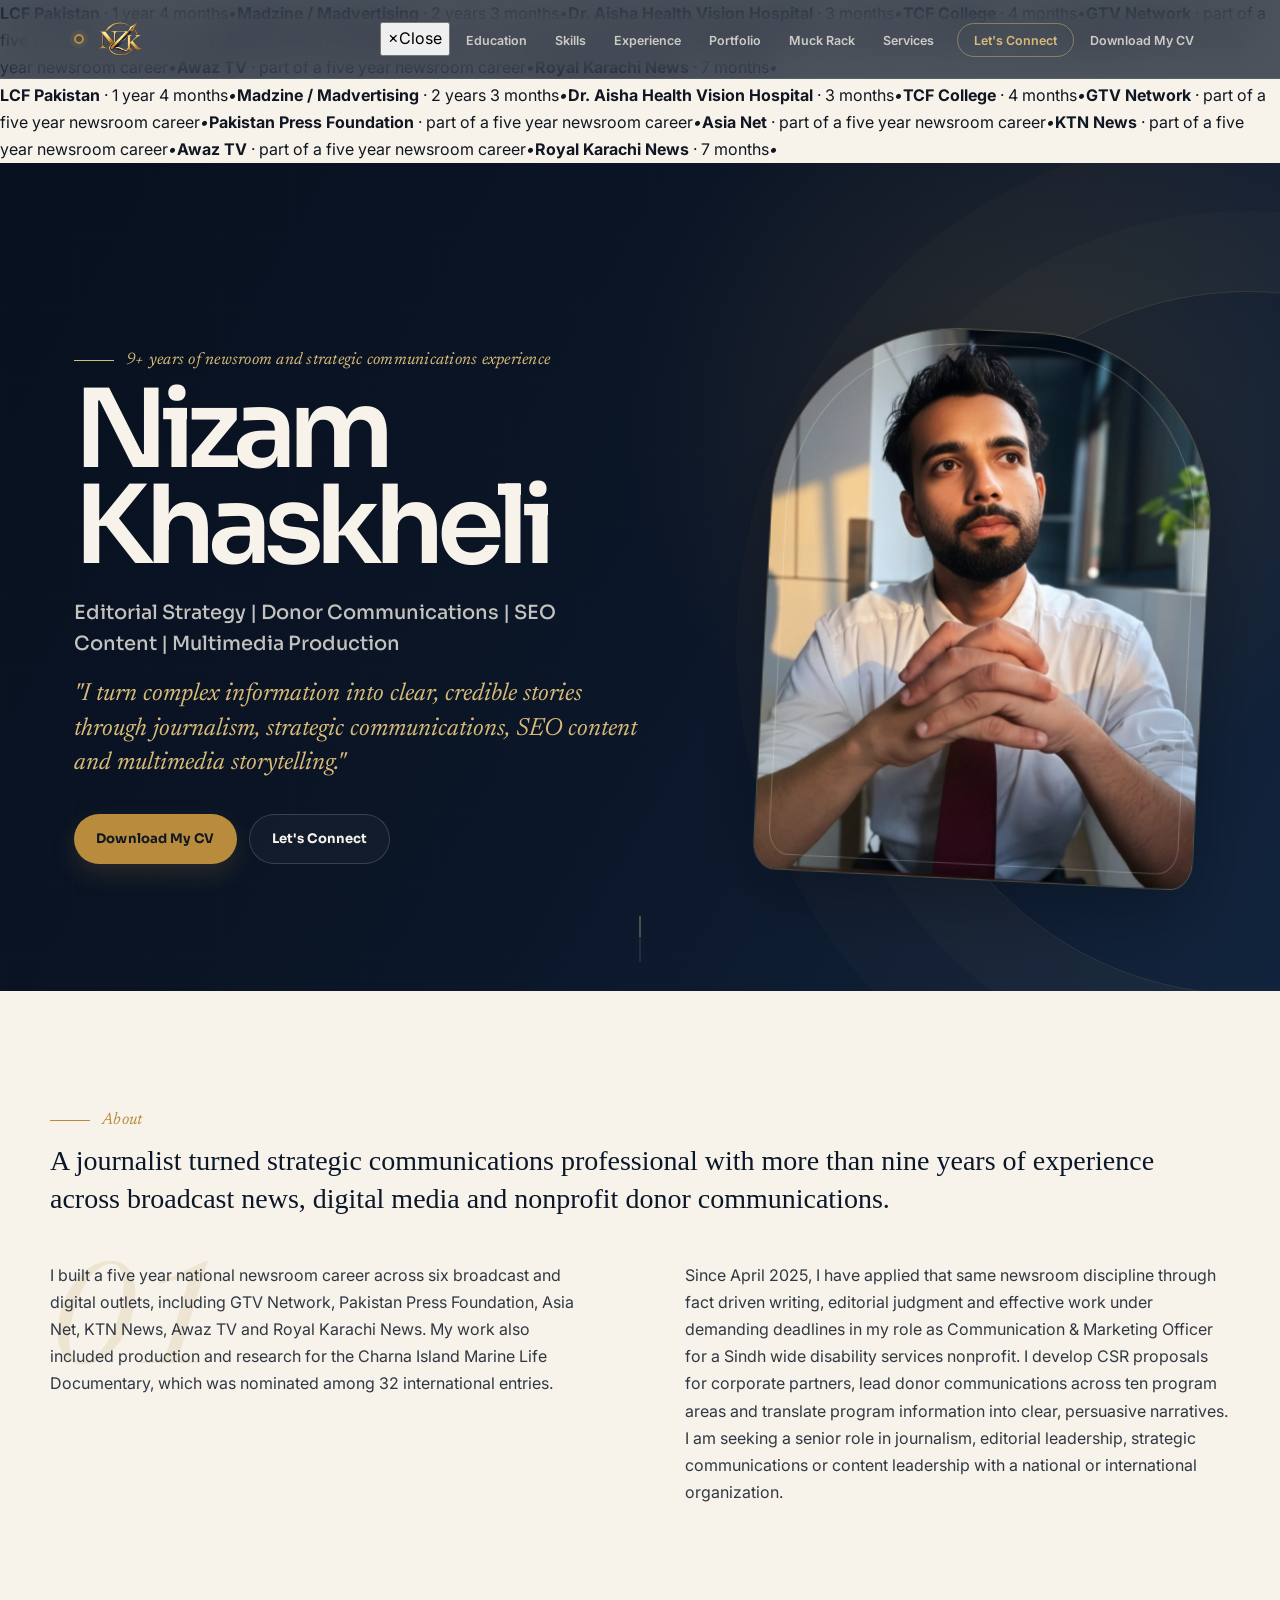
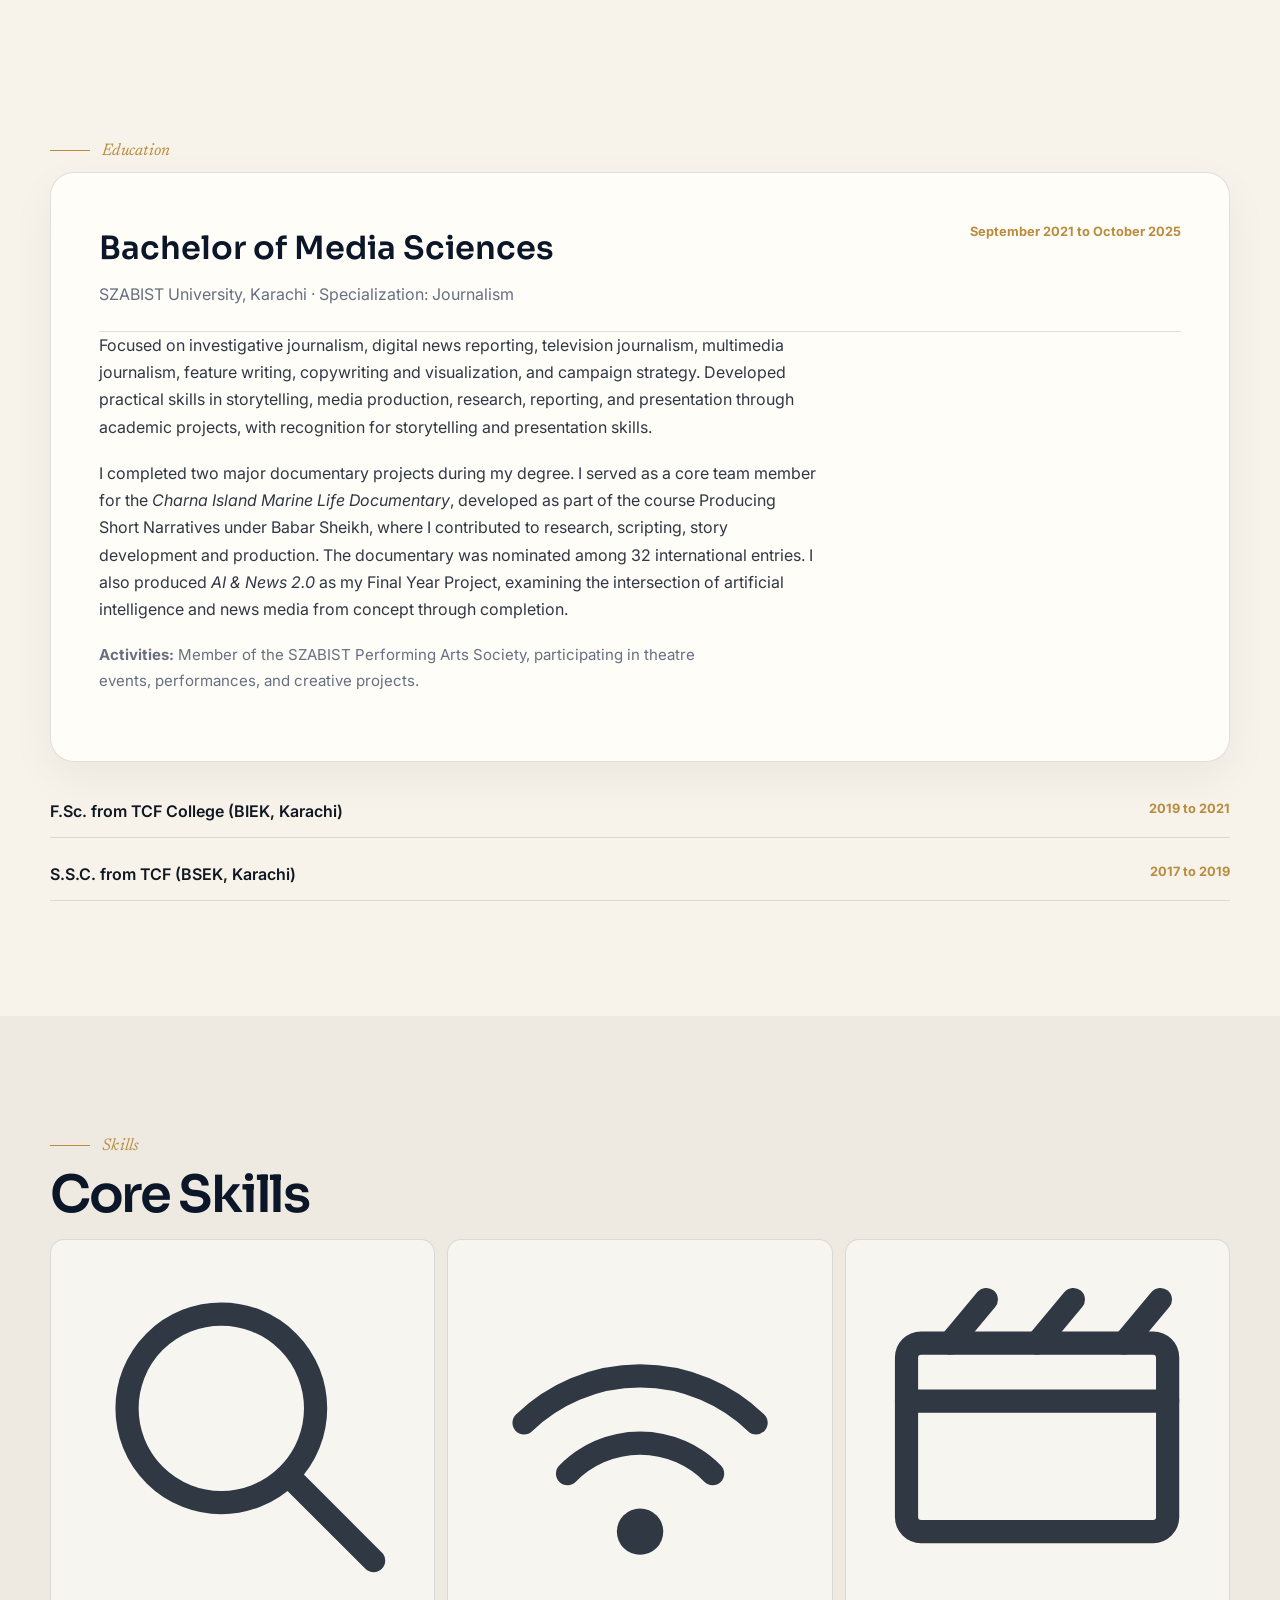
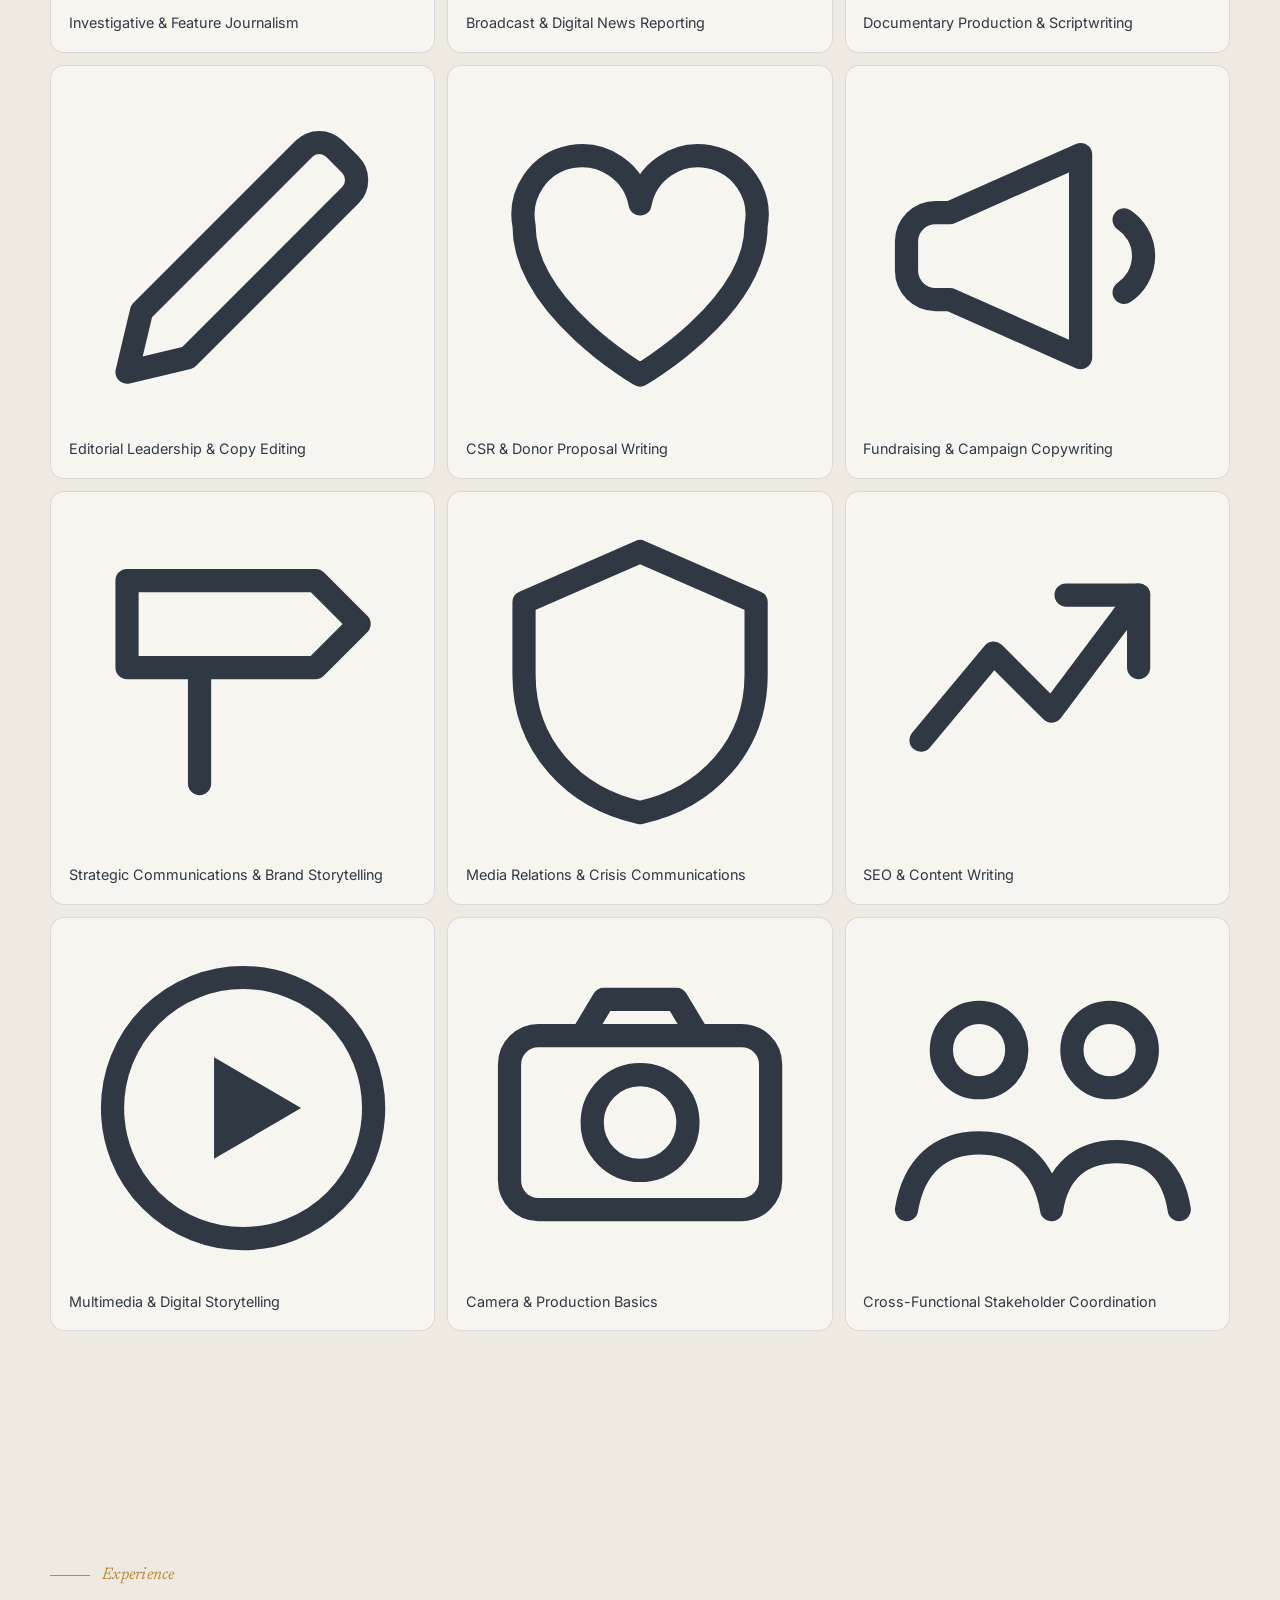
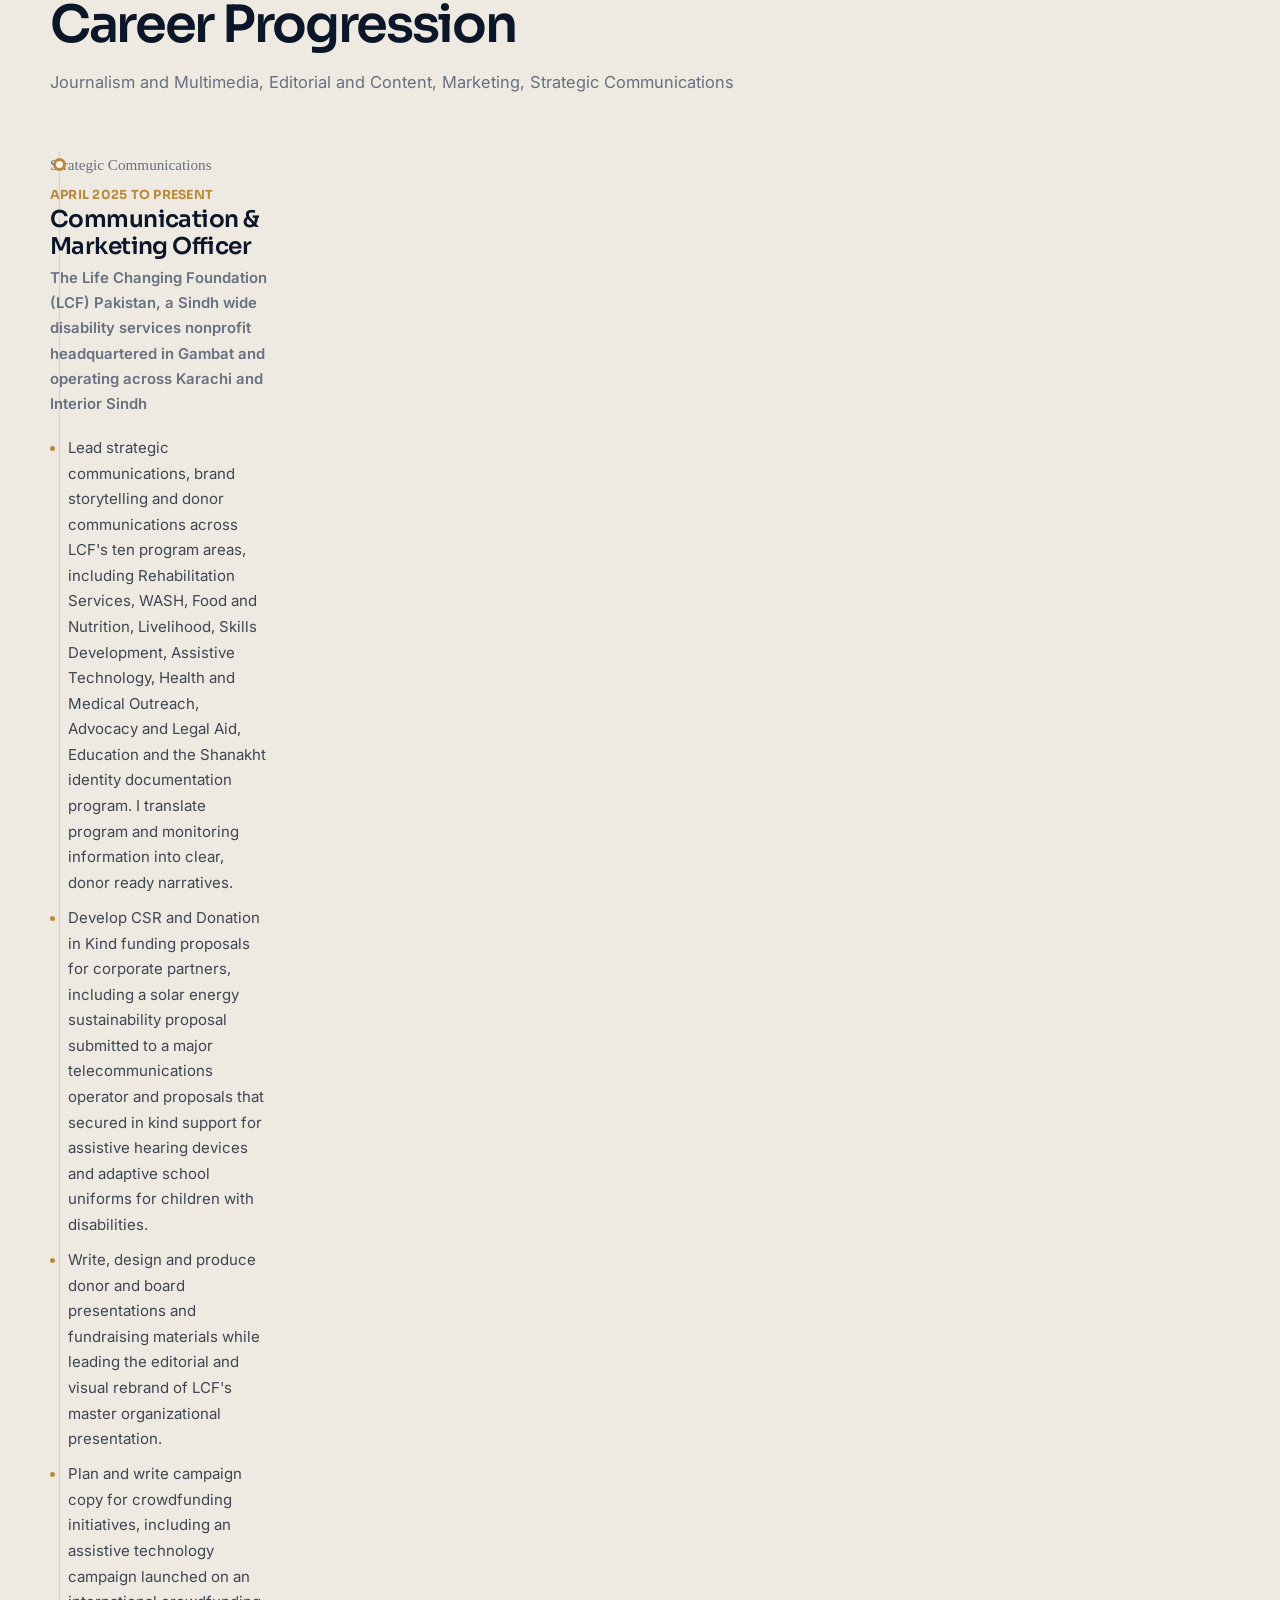
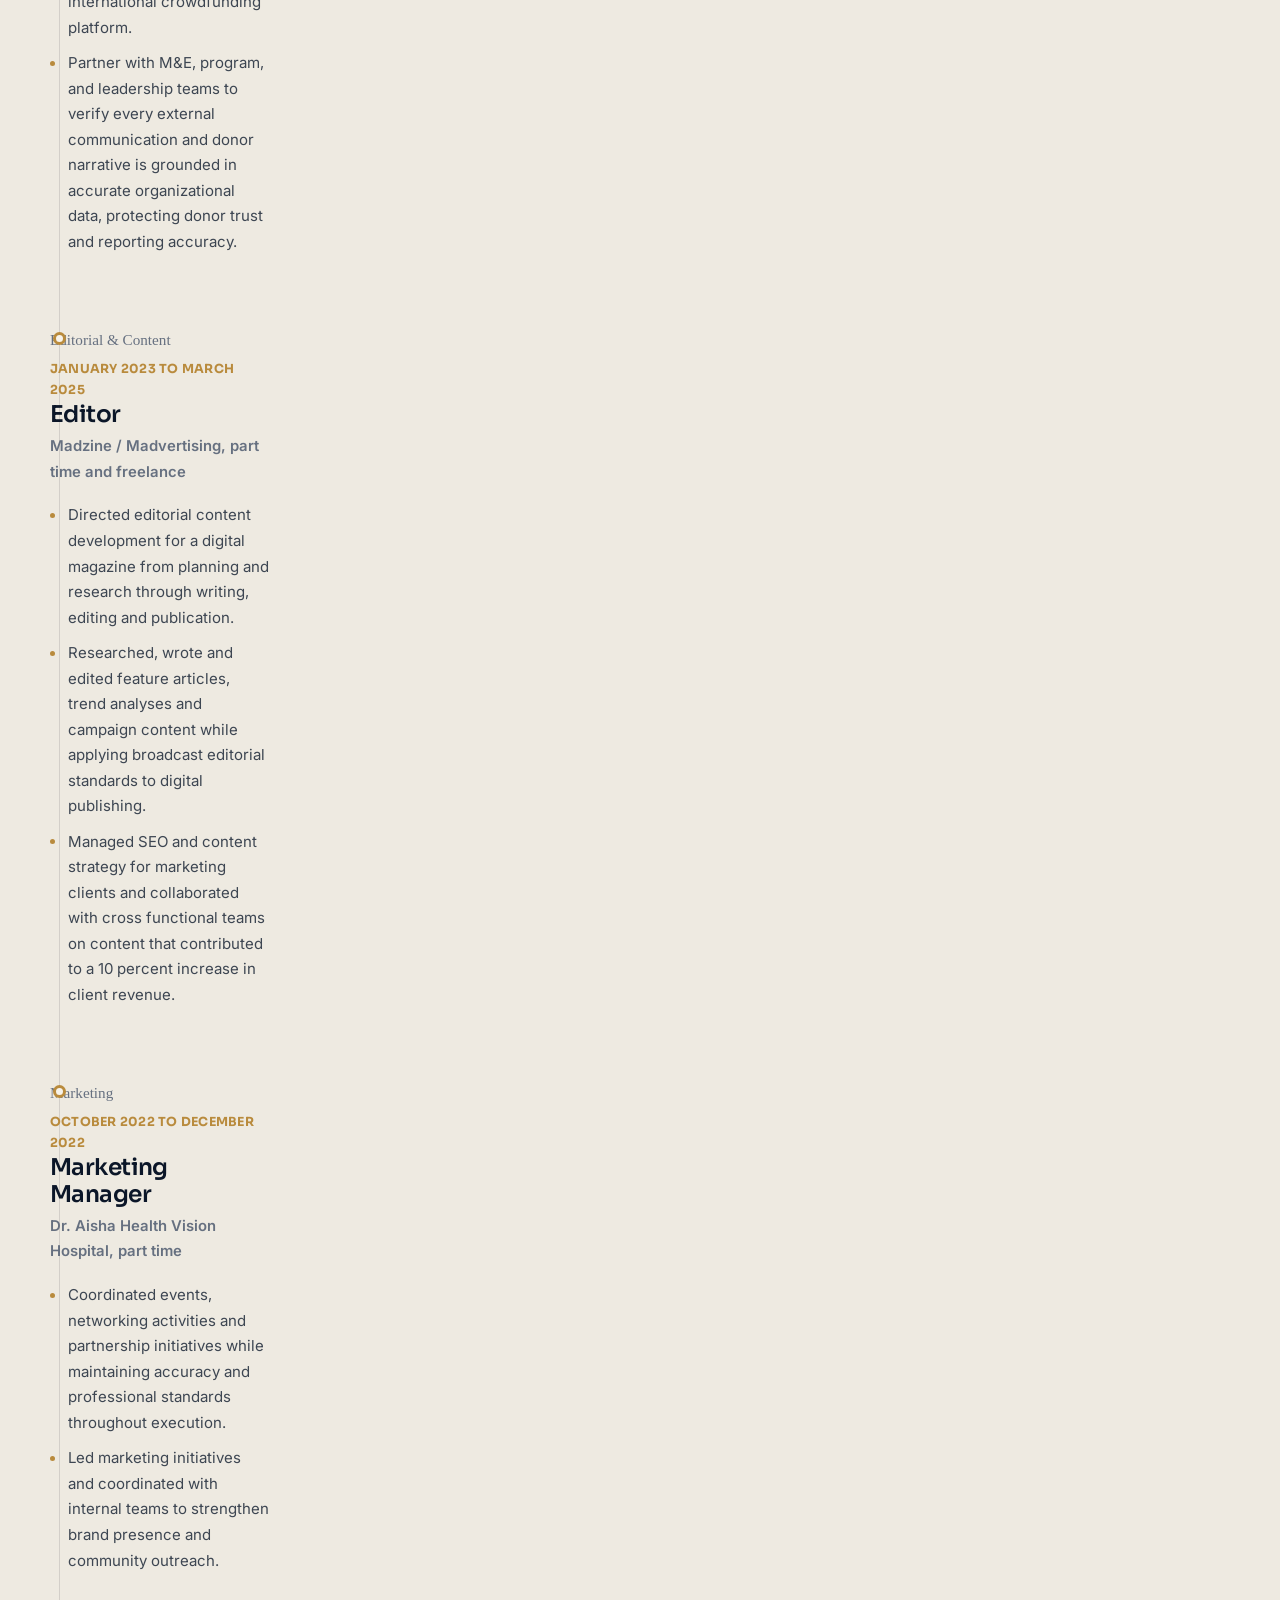
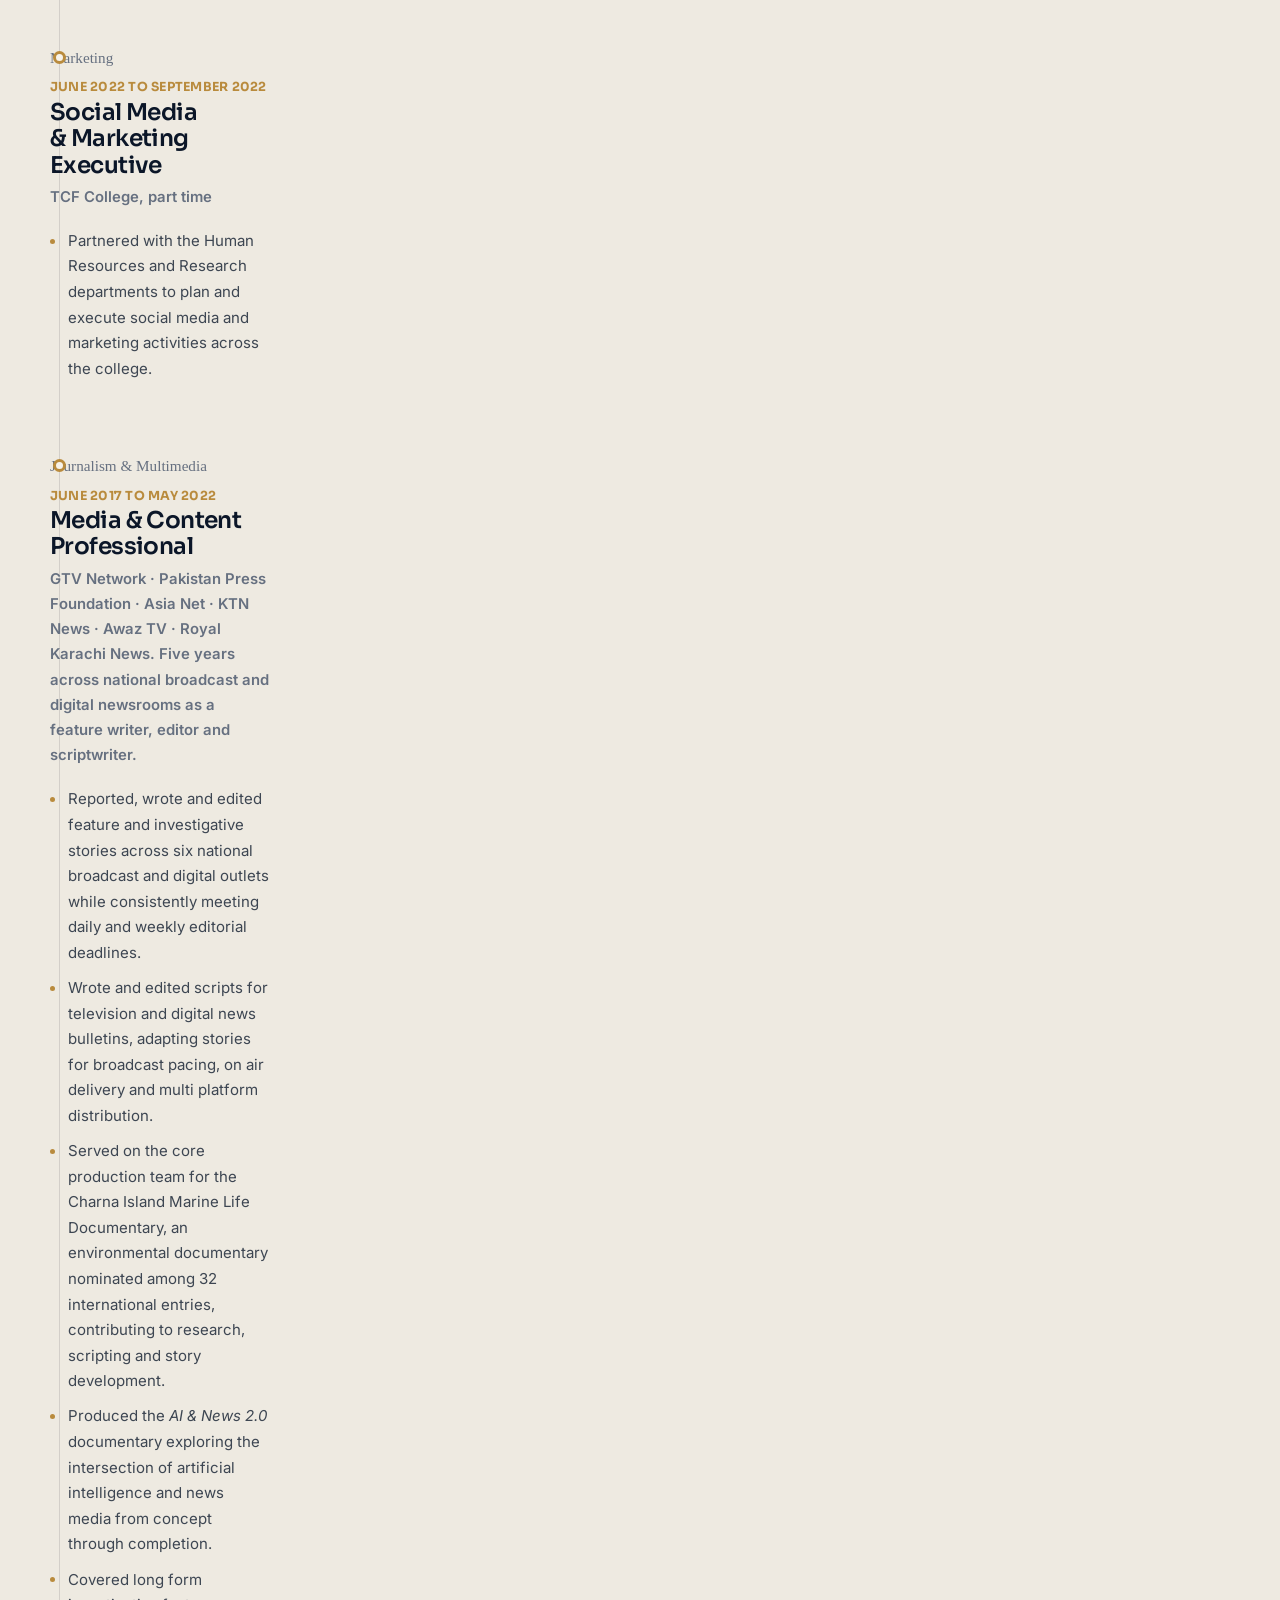
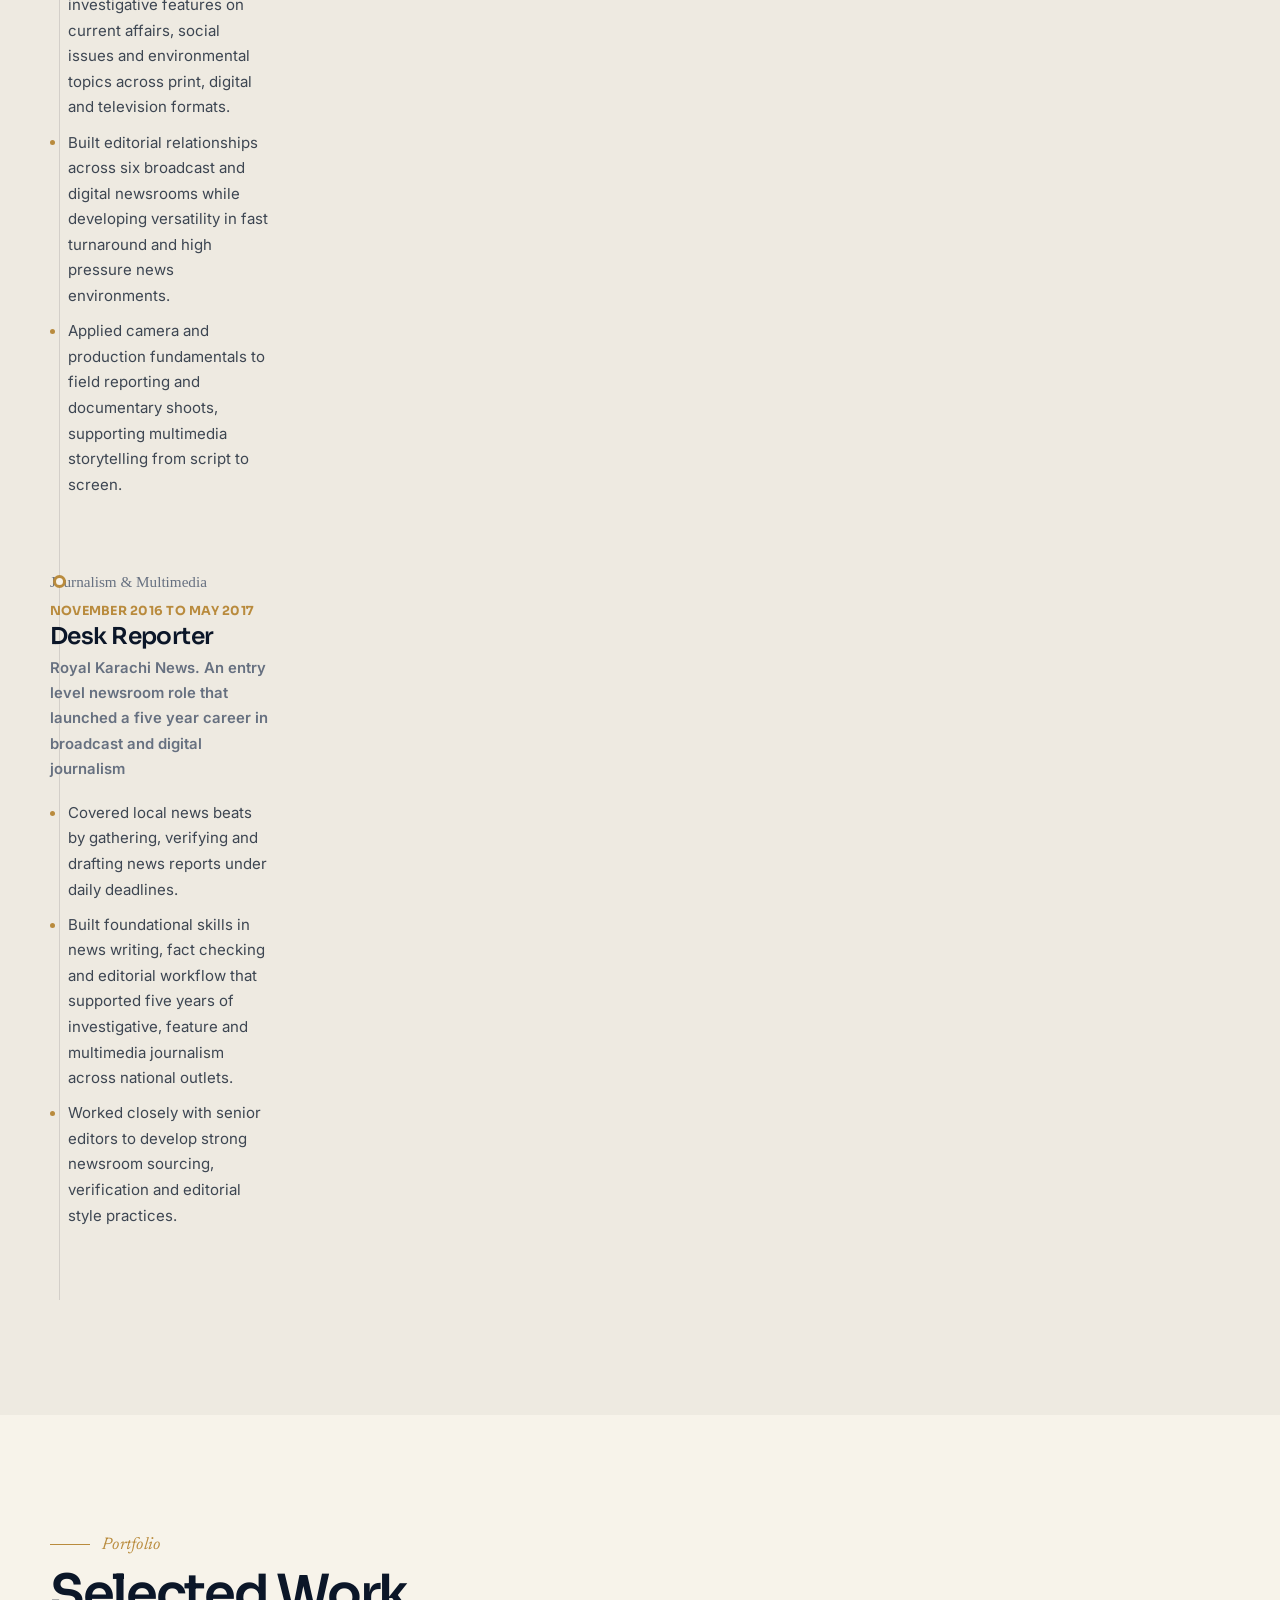
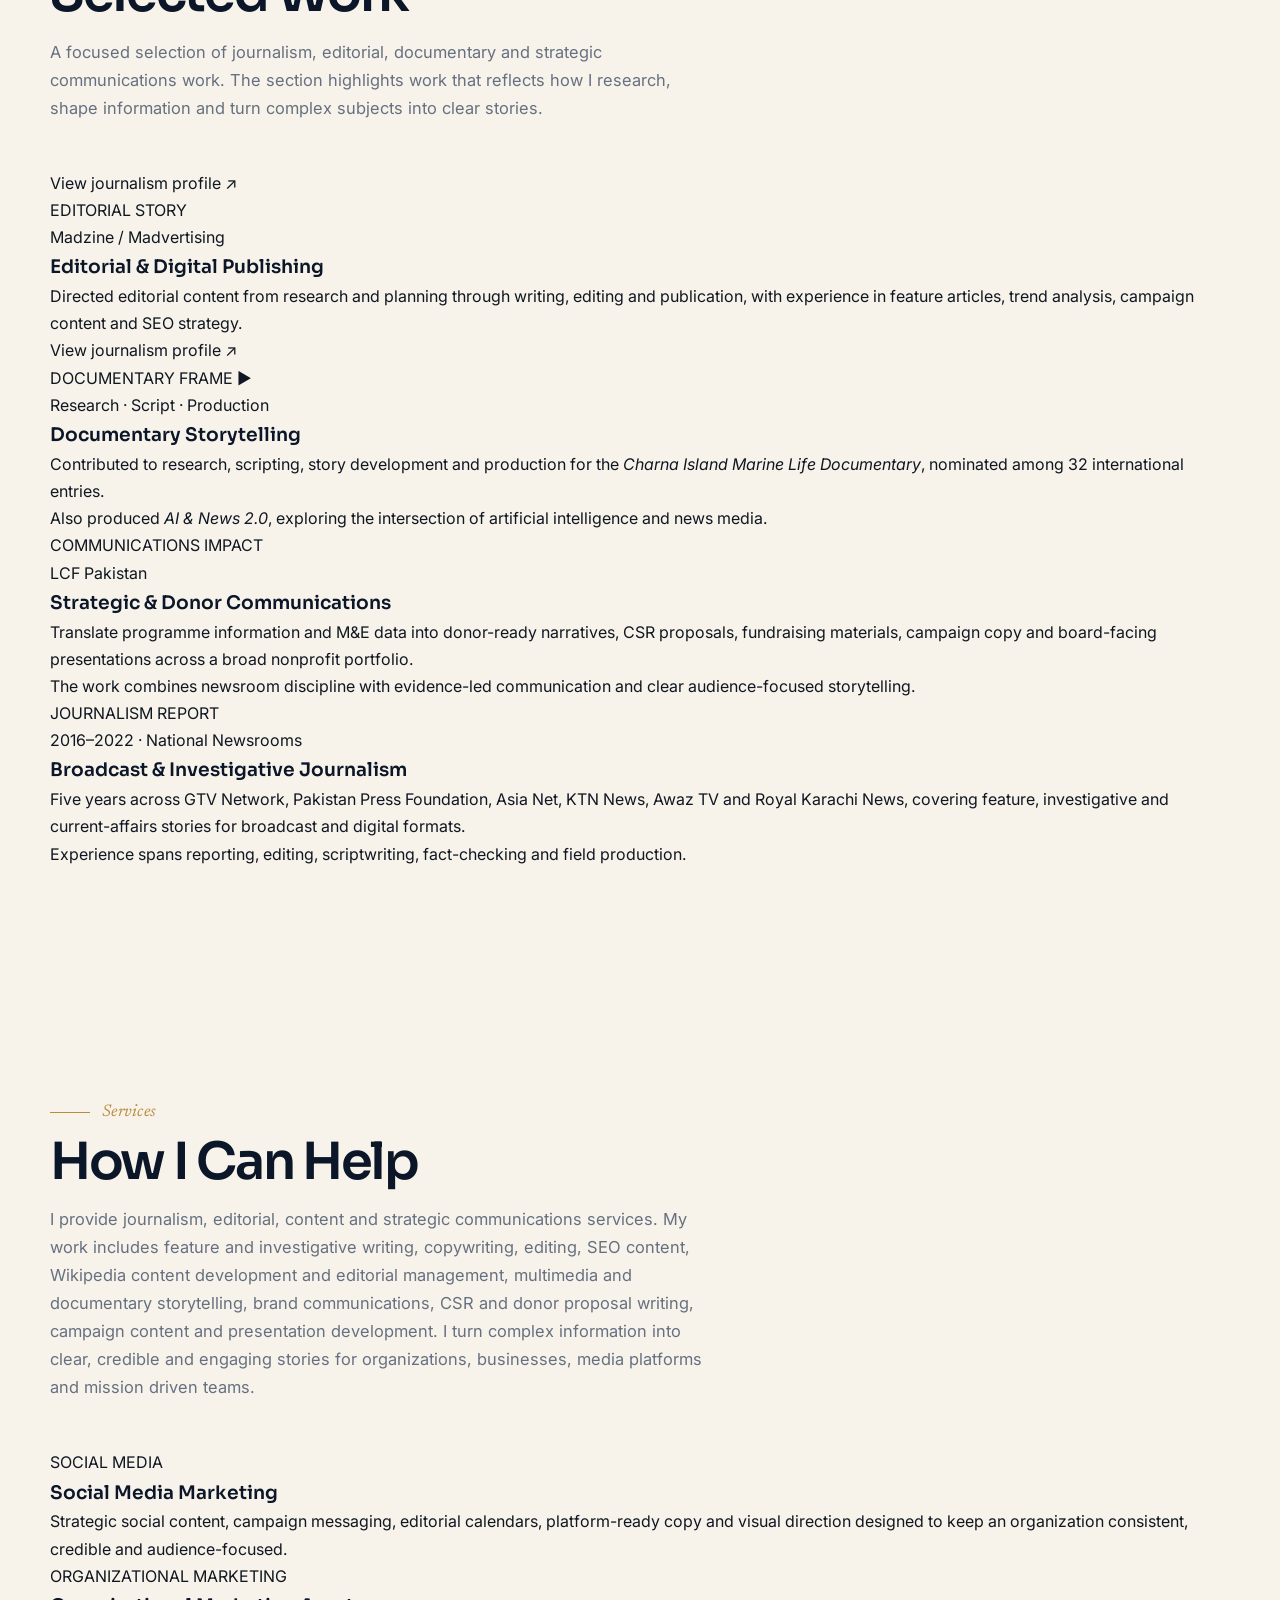
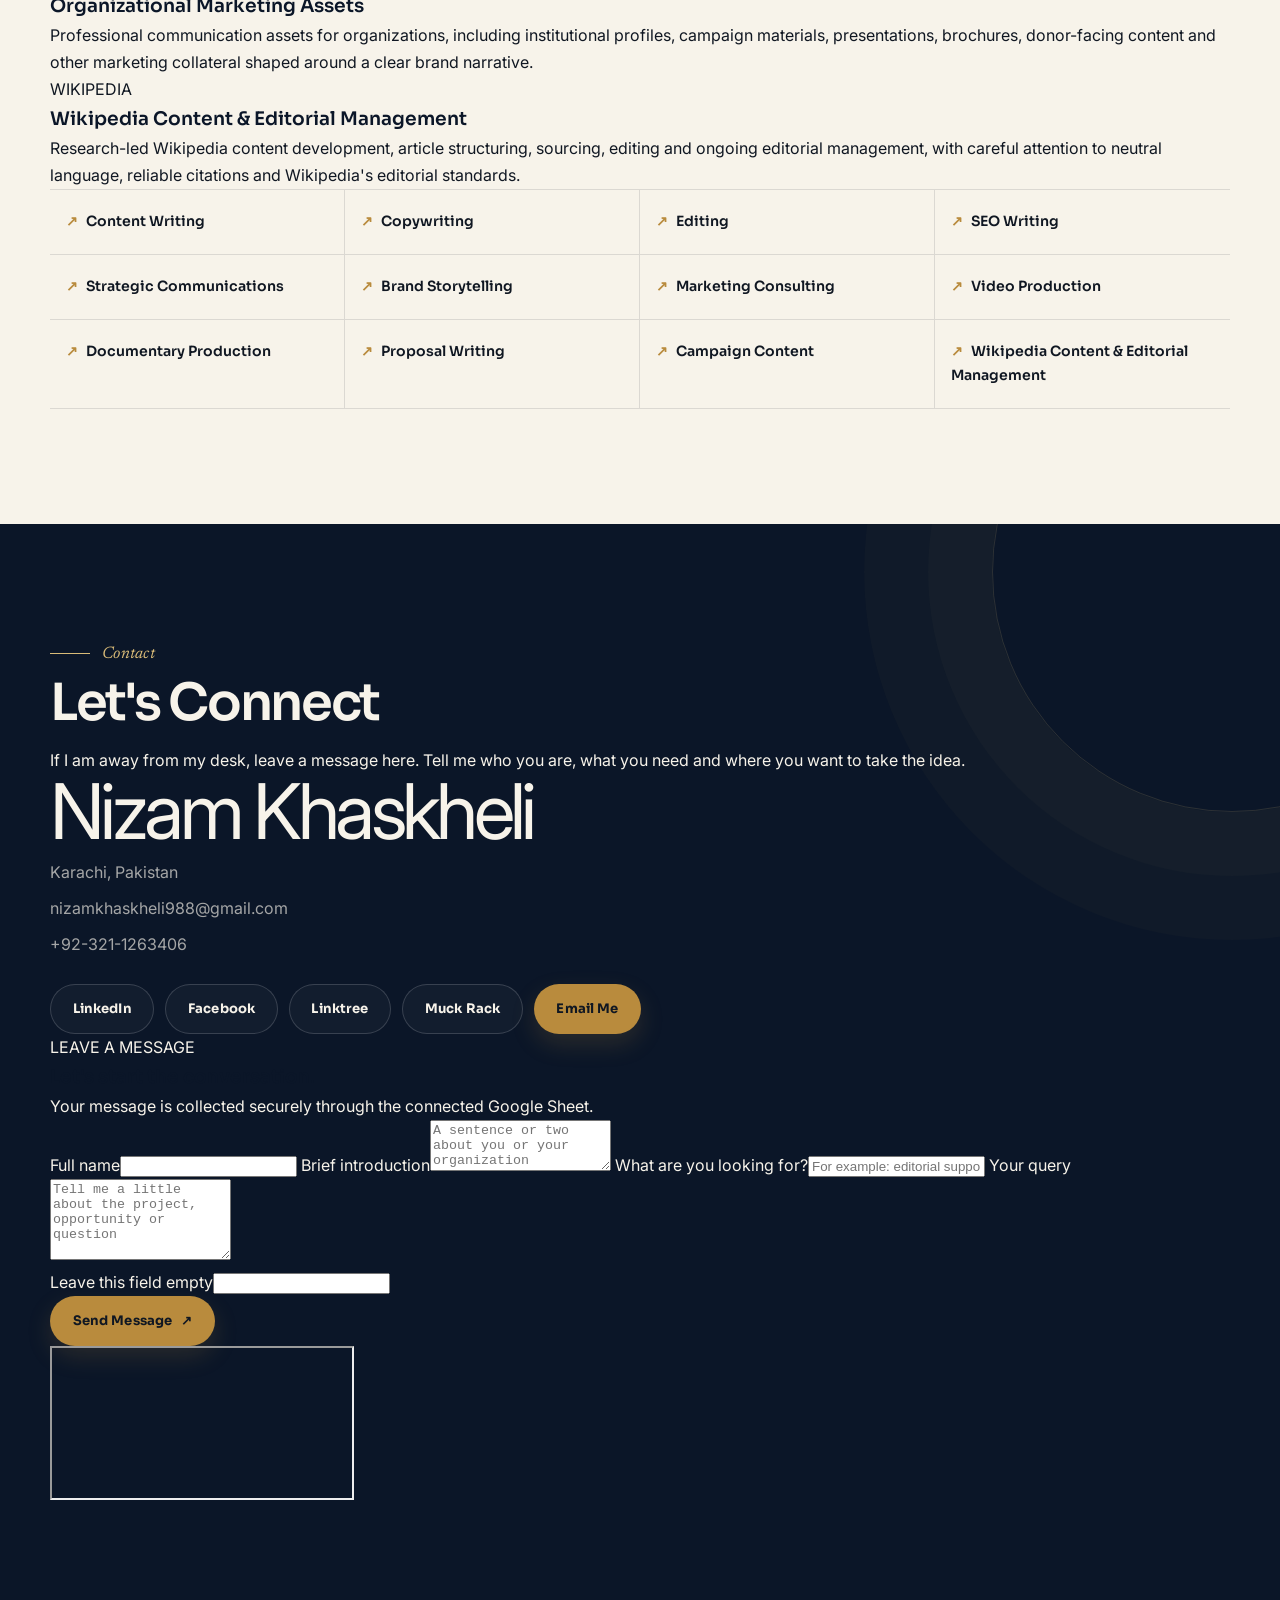
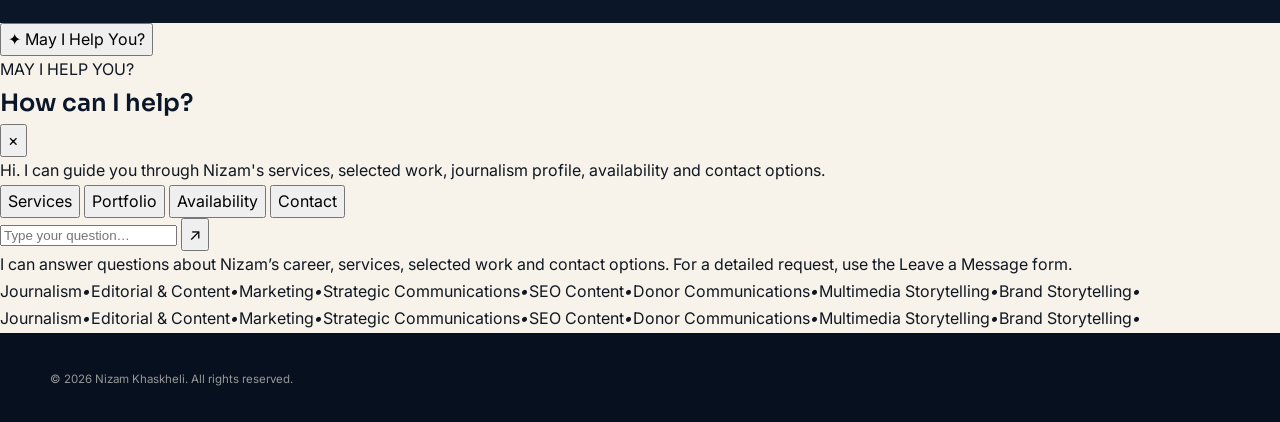
==== commit ce2d9c46: "Add files via upload" ====
--- a/index.html
+++ b/index.html
@@ -147,12 +147,12 @@
 <div class="ai-guide" id="aiGuide">
   <button class="ai-guide__toggle" id="aiGuideToggle" type="button" aria-expanded="false" aria-controls="aiGuidePanel">
     <span class="ai-guide__orb" aria-hidden="true">✦</span>
-    <span class="ai-guide__label">AI Guide</span>
+    <span class="ai-guide__label">May I Help You?</span>
   </button>
-  <section class="ai-guide__panel" id="aiGuidePanel" aria-label="Instant website guide">
+  <section class="ai-guide__panel" id="aiGuidePanel" aria-label="May I Help You? professional profile assistant">
     <div class="ai-guide__head">
-      <div><p class="ai-guide__eyebrow">INSTANT GUIDE</p><h2>How can I help?</h2></div>
-      <button class="ai-guide__close" id="aiGuideClose" type="button" aria-label="Close AI Guide">×</button>
+      <div><p class="ai-guide__eyebrow">MAY I HELP YOU?</p><h2>How can I help?</h2></div>
+      <button class="ai-guide__close" id="aiGuideClose" type="button" aria-label="Close May I Help You?">×</button>
     </div>
     <div class="ai-guide__messages" id="aiGuideMessages" aria-live="polite">
       <div class="ai-guide__message ai-guide__message--bot">Hi. I can guide you through Nizam's services, selected work, journalism profile, availability and contact options.</div>
@@ -167,7 +167,7 @@
       <input id="aiGuideInput" type="text" autocomplete="off" placeholder="Type your question…" aria-label="Ask the instant guide">
       <button type="submit" aria-label="Send question">↗</button>
     </form>
-    <p class="ai-guide__note">Instant guidance from this website. For a detailed request, use the contact form below.</p>
+    <p class="ai-guide__note">I can answer questions about Nizam’s career, services, selected work and contact options. For a detailed request, use the Leave a Message form.</p>
   </section>
 </div>
 
@@ -273,21 +273,65 @@
   const answers = {
     services: 'Nizam provides journalism and editorial services, SEO and content writing, strategic communications, donor and CSR communications, social media marketing, organizational marketing assets, multimedia and documentary production, campaign content, and Wikipedia content and editorial management.',
     portfolio: 'Selected work covers editorial and digital publishing, documentary storytelling, strategic and donor communications for LCF Pakistan, and a five-year newsroom career across GTV Network, Pakistan Press Foundation, Asia Net, KTN News, Awaz TV and Royal Karachi News.',
-    availability: 'For availability or a project discussion, use the contact form below. Share what you need, your organization or background, and your query so the request can be reviewed properly.',
-    contact: 'Use the contact form near the bottom of the site. You can also use the direct email and social links in the Contact section.',
+    availability: 'For availability or a project discussion, use the Leave a Message form in the Contact section. Share what you need, your organization or background, and your query so the request can be reviewed properly.',
+    contact: 'Use the Leave a Message form in the Contact section. You can also use the direct email and social links there.',
     muck: 'Nizam\'s journalism work and journalist profile are available on Muck Rack. Use the Muck Rack button in the header to open the profile.',
     wikipedia: 'Wikipedia services cover research-led content development, article structuring, sourcing, editing and editorial management, with attention to neutral language, reliable citations and Wikipedia\'s editorial standards.'
   };
 
+  const isRomanUrdu = (text) => {
+    const q = String(text || '').toLowerCase();
+    const romanUrduWords = [
+      'kya','hai','hain','kaise','kaisa','kaisi','kis','kahan','kab','kyun','kyon','mujhe','mujh','mera','meri','mere','aap','ap','aapko','apko','nizam','ke','ki','ko','se','mein','may','bata','bataye','batao','kar','karta','karte','kr','krsakte','sakte','sakti','chahte','chahiye','kaam','kam','tajurba','tajurbe','khidmaat','services','rabta','raabta','mil','milna','contact','madad','madadgar','hire','kaisehire','portfolio','journalism','muckrack','wikipedia'
+    ];
+    const hits = romanUrduWords.filter(word => new RegExp('(^|\\s)' + word.replace(/[.*+?^${}()|[\\]\\\\]/g, '\\\\$&') + '(?=\\s|$)', 'i').test(q)).length;
+    const hasUrduSyntax = /\b(aur|ya|phir|agar|lekin|kyun|kya|ka|ki|ke|mein|se|par|tak|liye|liya|gaya|gayi|raha|rahi|hain|hai)\b/i.test(q);
+    return hits >= 2 || hasUrduSyntax;
+  };
+
+  const isUrduScript = (text) => /[\u0600-\u06FF]/.test(String(text || ''));
+
+  const romanUrduAnswers = {
+    services: 'Nizam journalism, editorial content, SEO aur content writing, strategic communications, donor aur CSR communications, social media marketing, organizational marketing assets, multimedia aur documentary production, campaign content, aur Wikipedia content aur editorial management ki services provide karte hain.',
+    portfolio: 'Nizam ke selected work mein editorial aur digital publishing, documentary storytelling, LCF Pakistan ke liye strategic aur donor communications, aur GTV Network, Pakistan Press Foundation, Asia Net, KTN News, Awaz TV aur Royal Karachi News mein paanch saal ka newsroom experience shamil hai.',
+    availability: 'Agar aap project ya professional opportunity discuss karna chahte hain to Contact section mein Leave a Message form use karein. Apne project, organization aur requirement ke bare mein thori detail share karein.',
+    contact: 'Aap Contact section mein Leave a Message form use kar sakte hain. Wahan direct email aur social links bhi available hain.',
+    muck: 'Nizam ka journalism profile aur selected journalism work Muck Rack par available hai. Header mein Muck Rack button se profile open kar sakte hain.',
+    wikipedia: 'Wikipedia service mein research based content development, article structure, reliable sourcing, editing aur editorial management shamil hain. Content ko neutral language aur Wikipedia ke editorial standards ko madde nazar rakh kar tayar kiya jata hai.'
+  };
+
+  const urduAnswers = {
+    services: 'Nizam صحافت، اداری مواد، SEO اور content writing، strategic communications، donor اور CSR communications، social media marketing، organizational marketing assets، multimedia اور documentary production، campaign content، اور Wikipedia content اور editorial management کی خدمات فراہم کرتے ہیں۔',
+    portfolio: 'Nizam کے منتخب کام میں editorial اور digital publishing، documentary storytelling، LCF Pakistan کے لیے strategic اور donor communications، اور GTV Network، Pakistan Press Foundation، Asia Net، KTN News، Awaz TV اور Royal Karachi News میں پانچ سال کا newsroom experience شامل ہے۔',
+    availability: 'اگر آپ project یا professional opportunity پر بات کرنا چاہتے ہیں تو Contact section میں Leave a Message form استعمال کریں۔ اپنے project، organization اور requirement کے بارے میں مختصر تفصیل شامل کریں۔',
+    contact: 'آپ Contact section میں Leave a Message form استعمال کر سکتے ہیں۔ وہاں direct email اور social links بھی موجود ہیں۔',
+    muck: 'Nizam کا journalism profile اور selected journalism work Muck Rack پر موجود ہے۔ Header میں Muck Rack button سے profile کھولی جا سکتی ہے۔',
+    wikipedia: 'Wikipedia service میں research based content development، article structure، reliable sourcing، editing اور editorial management شامل ہیں۔ Content کو neutral language اور Wikipedia کے editorial standards کو مدنظر رکھ کر تیار کیا جاتا ہے۔'
+  };
+
+  const classifyIntent = (text) => {
+    const q = String(text || '').toLowerCase();
+    if (q.includes('muck') || q.includes('journalism profile')) return 'muck';
+    if (q.includes('wikipedia') || q.includes('wiki')) return 'wikipedia';
+    if (q.includes('service') || q.includes('offer') || q.includes('do you') || q.includes('what can') || q.includes('what do')) return 'services';
+    if (q.includes('portfolio') || q.includes('work') || q.includes('project') || q.includes('experience')) return 'portfolio';
+    if (q.includes('available') || q.includes('availability') || q.includes('hire') || q.includes('freelance') || q.includes('job')) return 'availability';
+    if (q.includes('contact') || q.includes('reach') || q.includes('email') || q.includes('enquiry') || q.includes('inquiry') || q.includes('message')) return 'contact';
+    return null;
+  };
+
   const replyFor = (text) => {
-    const q = text.toLowerCase();
-    if (q.includes('muck') || q.includes('journalism profile')) return answers.muck;
-    if (q.includes('wikipedia')) return answers.wikipedia;
-    if (q.includes('service') || q.includes('offer') || q.includes('do you')) return answers.services;
-    if (q.includes('portfolio') || q.includes('work') || q.includes('project')) return answers.portfolio;
-    if (q.includes('available') || q.includes('availability') || q.includes('hire')) return answers.availability;
-    if (q.includes('contact') || q.includes('reach') || q.includes('email') || q.includes('enquiry') || q.includes('inquiry')) return answers.contact;
-    return 'I can help you find the right section, service or contact option. Try asking about services, portfolio, availability, Muck Rack, Wikipedia work or contacting Nizam.';
+    const intent = classifyIntent(text);
+    if (isUrduScript(text)) {
+      if (intent) return urduAnswers[intent];
+      return 'میں Nizam کے career، services، selected work اور contact options کے بارے میں معلومات دے سکتا ہوں۔ آپ اپنا سوال اردو میں پوچھ سکتے ہیں۔';
+    }
+    if (isRomanUrdu(text)) {
+      if (intent) return romanUrduAnswers[intent];
+      return 'Main Nizam ke career, services, selected work aur contact options ke bare mein guide kar sakta hoon. Aap apna sawal Roman Urdu mein pooch sakte hain.';
+    }
+    if (intent) return answers[intent];
+    return 'I can help you explore Nizam’s career, services, selected work, Muck Rack profile, availability and contact options. Ask me anything about these areas.';
   };
 
   const addMessage = (text, bot) => {
--- a/style.css
+++ b/style.css
@@ -1,901 +1,480 @@
+
 /* =========================================================
-   NIZAM KHASKHELI — DIGITAL CV
-   Design tokens
+   NIZAM KHASKHELI | FINAL DIGITAL CV
+   Editorial / strategic communications aesthetic
    ========================================================= */
+
 :root{
-  --navy:        #0A1730;
-  --navy-deep:   #050B18;
-  --navy-soft:   #142544;
-  --ivory:       #FAF7EF;
-  --paper:       #FFFFFF;
-  --charcoal:    #1A1D22;
-  --charcoal-60: #4B515C;
-  --gold:        #C29A4B;
-  --gold-soft:   #E3CA8E;
-  --hairline:    rgba(10,23,48,0.12);
-  --hairline-light: rgba(250,247,239,0.18);
-
-  --font-head: 'Sora', 'Segoe UI', sans-serif;
-  --font-body: 'Inter', 'Segoe UI', sans-serif;
-  --font-editorial: 'Newsreader', Georgia, serif;
-
-  --maxw: 1120px;
-  --section-pad: clamp(4rem, 8vw, 7rem);
-  --radius: 4px;
-  --ease: cubic-bezier(.22,.61,.36,1);
-}
-
-*,*::before,*::after{ box-sizing: border-box; }
-html{ scroll-behavior: smooth; }
+  --ink:#101722;
+  --navy:#0b1628;
+  --navy-2:#12223a;
+  --navy-3:#1b3150;
+  --ivory:#f7f3ea;
+  --paper:#fffdf8;
+  --mist:#ece9e1;
+  --muted:#667080;
+  --line:rgba(16,23,34,.12);
+  --line-light:rgba(255,255,255,.16);
+  --gold:#b98b3d;
+  --gold-light:#d9bb78;
+  --shadow:0 24px 70px rgba(11,22,40,.12);
+  --shadow-dark:0 24px 70px rgba(0,0,0,.28);
+  --head:"Sora","Segoe UI",sans-serif;
+  --body:"Inter","Segoe UI",sans-serif;
+  --serif:"Newsreader",Georgia,serif;
+  --max:1180px;
+  --pad:clamp(4.5rem,9vw,8rem);
+  --ease:cubic-bezier(.2,.7,.2,1);
+}
+
+*,
+*::before,
+*::after{box-sizing:border-box}
+
+html{scroll-behavior:smooth;scroll-padding-top:84px}
+
 body{
   margin:0;
-  background: var(--ivory);
-  color: var(--charcoal);
-  font-family: var(--font-body);
-  font-size: 16px;
-  line-height: 1.65;
-  -webkit-font-smoothing: antialiased;
-  overflow-x: hidden;
-}
-img{ max-width:100%; display:block; }
-a{ color: inherit; text-decoration:none; }
-ul{ margin:0; padding:0; list-style:none; }
-h1,h2,h3,h4{ font-family: var(--font-head); margin:0; color: var(--navy); font-weight:600; text-wrap: balance; }
-p{ margin:0; }
+  color:var(--ink);
+  background:var(--ivory);
+  font-family:var(--body);
+  font-size:16px;
+  line-height:1.7;
+  -webkit-font-smoothing:antialiased;
+  overflow-x:hidden;
+}
+
+body::selection{background:var(--gold);color:var(--navy)}
+
+img{display:block;max-width:100%}
+a{color:inherit;text-decoration:none}
+ul{list-style:none;margin:0;padding:0}
+p{margin:0}
+h1,h2,h3,h4{margin:0;font-family:var(--head);font-weight:600;color:var(--navy);text-wrap:balance}
+button{font:inherit}
+:focus-visible{outline:2px solid var(--gold-light);outline-offset:4px}
 
 .skip-link{
-  position:absolute; left:-999px; top:0; background:var(--navy); color:var(--ivory);
-  padding: .75rem 1.25rem; z-index: 999; border-radius: 0 0 4px 0;
-}
-.skip-link:focus{ left:0; }
-
-:focus-visible{
-  outline: 2px solid var(--gold);
-  outline-offset: 3px;
+  position:fixed;left:1rem;top:-5rem;z-index:9999;
+  padding:.7rem 1rem;border-radius:999px;
+  background:var(--gold);color:var(--navy);font-weight:700;
+  transition:top .25s var(--ease)
+}
+.skip-link:focus{top:1rem}
+
+.section{padding:var(--pad) 1.5rem;position:relative}
+.section--tint{background:#eeeae1}
+.section__inner{max-width:var(--max);margin:auto}
+.section__title{font-size:clamp(2rem,4vw,3.2rem);line-height:1.08;letter-spacing:-.045em;margin:.4rem 0 1rem}
+.section__title--light{color:var(--ivory)}
+.section__intro{max-width:66ch;color:var(--muted);font-size:1.03rem;margin-bottom:3rem}
+.eyebrow{
+  display:flex;align-items:center;gap:.75rem;
+  color:var(--gold);font-family:var(--serif);font-size:1.05rem;font-style:italic;
+  letter-spacing:.015em;margin-bottom:.45rem
+}
+.eyebrow::before{content:"";width:2.5rem;height:1px;background:currentColor}
+.eyebrow--light{color:var(--gold-light)}
+.body-text{max-width:72ch;color:#303844;margin-bottom:1.2rem}
+.body-text--muted{color:var(--muted);font-size:.94rem}
+.lede{
+  max-width:48ch;margin-bottom:2rem;color:var(--navy);
+  font-family:var(--serif);font-size:clamp(1.35rem,2.6vw,1.75rem);
+  line-height:1.35
+}
+
+/* Buttons */
+.btn{
+  display:inline-flex;align-items:center;justify-content:center;gap:.55rem;
+  min-height:48px;padding:.8rem 1.35rem;border:1px solid transparent;border-radius:999px;
+  font-family:var(--head);font-size:.82rem;font-weight:700;letter-spacing:.01em;
+  transition:transform .35s var(--ease),background .35s var(--ease),border-color .35s var(--ease),color .35s var(--ease),box-shadow .35s var(--ease)
+}
+.btn:hover{transform:translateY(-3px)}
+.btn--gold{background:var(--gold);color:#101722;box-shadow:0 10px 25px rgba(185,139,61,.18)}
+.btn--gold:hover{background:var(--gold-light);box-shadow:0 16px 34px rgba(185,139,61,.25)}
+.btn--outline,.btn--outline-light{border-color:var(--line-light);color:var(--ivory);background:rgba(255,255,255,.03)}
+.btn--outline:hover,.btn--outline-light:hover{border-color:var(--gold-light);color:var(--gold-light);background:rgba(255,255,255,.06)}
+
+/* Navigation */
+.site-header{
+  position:fixed;inset:0 0 auto;z-index:500;
+  background:rgba(11,22,40,.72);
+  backdrop-filter:blur(18px) saturate(130%);
+  -webkit-backdrop-filter:blur(18px) saturate(130%);
+  border-bottom:1px solid rgba(255,255,255,.08);
+  transition:background .3s var(--ease),box-shadow .3s var(--ease)
+}
+.nav{max-width:var(--max);height:78px;margin:auto;padding:0 1.5rem;display:flex;align-items:center;justify-content:space-between}
+.nav__mark{display:flex;align-items:center;gap:.65rem;color:var(--ivory);font-family:var(--head);font-weight:700;font-size:.9rem;letter-spacing:.02em}
+.nav__mark::before{content:"";width:10px;height:10px;border:2px solid var(--gold);border-radius:50%;box-shadow:0 0 0 4px rgba(185,139,61,.1)}
+.nav__menu{display:flex;align-items:center;gap:.25rem}
+.nav__link{position:relative;padding:.55rem .75rem;color:rgba(247,243,234,.76);font-size:.78rem;font-weight:600;transition:color .25s var(--ease)}
+.nav__link::after{content:"";position:absolute;left:.75rem;right:.75rem;bottom:.2rem;height:1px;background:var(--gold);transform:scaleX(0);transform-origin:left;transition:transform .3s var(--ease)}
+.nav__link:hover{color:var(--ivory)}
+.nav__link:hover::after{transform:scaleX(1)}
+.nav__link--cta{margin-left:.45rem;border:1px solid rgba(217,187,120,.45);border-radius:999px;padding:.55rem 1rem;color:var(--gold-light)}
+.nav__link--cta::after{display:none}
+.nav__toggle{display:none;border:0;background:none;color:var(--ivory);cursor:pointer;padding:.5rem}
+
+/* Hero */
+.hero{
+  position:relative;min-height:clamp(680px,92vh,900px);
+  display:flex;align-items:center;overflow:hidden;
+  background:
+    radial-gradient(circle at 80% 30%,rgba(185,139,61,.15),transparent 25rem),
+    linear-gradient(120deg,#07101e 0%,#0b1628 52%,#12243d 100%);
+  color:var(--ivory)
+}
+.hero::before{
+  content:"";position:absolute;inset:0;opacity:.28;pointer-events:none;
+  background-image:linear-gradient(rgba(255,255,255,.045) 1px,transparent 1px),linear-gradient(90deg,rgba(255,255,255,.045) 1px,transparent 1px);
+  background-size:72px 72px;
+  mask-image:linear-gradient(to right,black 0%,transparent 82%)
+}
+.hero::after{
+  content:"";position:absolute;width:44rem;height:44rem;right:-20rem;top:8rem;
+  border:1px solid rgba(217,187,120,.14);border-radius:50%;
+  box-shadow:0 0 0 5rem rgba(217,187,120,.025),0 0 0 10rem rgba(217,187,120,.018);
+  pointer-events:none
+}
+.hero__inner{position:relative;z-index:2;width:min(var(--max),100%);margin:auto;padding:8.5rem 1.5rem 5rem;display:grid;grid-template-columns:minmax(0,1.1fr) minmax(330px,.9fr);gap:clamp(3rem,7vw,7rem);align-items:center}
+.hero__text{position:relative;z-index:3}
+.hero__name{font-size:clamp(4rem,8.5vw,7.5rem);line-height:.88;letter-spacing:-.075em;color:var(--ivory);margin:.5rem 0 1.5rem}
+.hero__role{max-width:43rem;color:rgba(247,243,234,.78);font-family:var(--head);font-size:clamp(1rem,1.6vw,1.22rem);font-weight:500;line-height:1.55}
+.hero__tagline{max-width:40rem;margin:1.2rem 0 2rem;color:var(--gold-light);font-family:var(--serif);font-style:italic;font-size:clamp(1.25rem,2vw,1.55rem);line-height:1.4}
+.hero__ctas{display:flex;flex-wrap:wrap;gap:.75rem}
+.hero__socials{display:flex;flex-wrap:wrap;gap:.55rem;margin-top:1.35rem}
+.social-btn{
+  display:inline-flex;align-items:center;gap:.45rem;padding:.48rem .72rem;
+  border:1px solid rgba(255,255,255,.12);border-radius:999px;
+  color:rgba(247,243,234,.7);font-size:.74rem;font-weight:600;
+  background:rgba(255,255,255,.025);transition:all .3s var(--ease)
+}
+.social-btn svg{width:14px;height:14px;fill:currentColor}
+.social-btn:hover{transform:translateY(-2px);border-color:rgba(217,187,120,.5);color:var(--gold-light);background:rgba(185,139,61,.08)}
+.hero__portrait{justify-self:end;width:min(100%,440px);position:relative}
+.portrait-frame{
+  position:relative;aspect-ratio:4/5;max-height:620px;overflow:hidden;
+  border-radius:42% 42% 5% 5% / 34% 34% 5% 5%;
+  border:1px solid rgba(217,187,120,.35);
+  box-shadow:var(--shadow-dark);
+  transform:rotate(1.5deg)
+}
+.portrait-frame::before{
+  content:"";position:absolute;inset:14px;border:1px solid rgba(255,255,255,.22);z-index:2;pointer-events:none;border-radius:inherit
+}
+.portrait-frame::after{
+  content:"";position:absolute;left:-15%;bottom:-10%;width:75%;height:42%;
+  background:linear-gradient(135deg,rgba(185,139,61,.28),transparent 70%);
+  filter:blur(12px);z-index:1
+}
+.portrait-img{width:100%;height:100%;object-fit:cover;object-position:center 24%;filter:saturate(.9) contrast(1.03);transform:scale(1.02);transition:transform 1.2s var(--ease),filter .6s var(--ease)}
+.portrait-frame:hover .portrait-img{transform:scale(1.06);filter:saturate(1) contrast(1.04)}
+.hero-anim{opacity:0;transform:translateY(18px);animation:heroIn .8s var(--ease) forwards;animation-delay:calc(var(--d)*90ms + 180ms)}
+.hero-anim-portrait{opacity:0;transform:translateX(25px) rotate(1.5deg);animation:portraitIn 1.05s var(--ease) 420ms forwards}
+@keyframes heroIn{to{opacity:1;transform:translateY(0)}}
+@keyframes portraitIn{to{opacity:1;transform:translateX(0) rotate(1.5deg)}}
+.hero__scroll-cue{position:absolute;bottom:1.8rem;left:50%;transform:translateX(-50%);z-index:3;width:1px;height:46px;background:rgba(255,255,255,.18);overflow:hidden}
+.hero__scroll-cue span{display:block;width:100%;height:45%;background:var(--gold-light);animation:scrollCue 1.8s ease-in-out infinite}
+@keyframes scrollCue{0%{transform:translateY(-110%)}55%,100%{transform:translateY(230%)}}
+
+/* About */
+.about__grid{display:grid;grid-template-columns:.65fr 1.35fr;gap:clamp(2rem,7vw,7rem);align-items:start}
+.about__grid::before{content:"01";font-family:var(--serif);font-size:clamp(5rem,11vw,10rem);line-height:.8;color:rgba(185,139,61,.14);font-style:italic}
+
+/* Timeline */
+.timeline{position:relative;margin-top:2.5rem}
+.timeline::before{content:"";position:absolute;left:9px;top:0;bottom:0;width:1px;background:var(--line)}
+.timeline__item{position:relative;display:grid;grid-template-columns:180px 1fr;gap:2rem;padding:0 0 3.4rem}
+.timeline__marker{position:absolute;left:3px;top:.35rem;width:13px;height:13px;border-radius:50%;background:var(--ivory);border:3px solid var(--gold);z-index:2}
+.timeline__date{font-family:var(--head);font-size:.78rem;font-weight:700;color:var(--gold);letter-spacing:.02em;text-transform:uppercase;padding-left:2rem}
+.timeline__era{font-family:var(--serif);font-size:.95rem;color:var(--muted);margin-top:.25rem;padding-left:2rem}
+.timeline__role{font-size:1.45rem;line-height:1.15;letter-spacing:-.025em}
+.timeline__org{margin:.4rem 0 1.1rem;color:var(--muted);font-size:.93rem;font-weight:600}
+.timeline__bullets{display:grid;gap:.6rem}
+.timeline__bullets li{position:relative;padding-left:1.15rem;color:#3d4652;font-size:.94rem}
+.timeline__bullets li::before{content:"";position:absolute;left:0;top:.72em;width:5px;height:5px;border-radius:50%;background:var(--gold)}
+
+/* Education */
+.education__card{background:var(--paper);border:1px solid var(--line);border-radius:24px;padding:clamp(1.5rem,4vw,3rem);box-shadow:0 16px 45px rgba(16,23,34,.05)}
+.education__head{display:flex;justify-content:space-between;gap:2rem;padding-bottom:1.4rem;border-bottom:1px solid var(--line)}
+.education__degree{font-size:clamp(1.5rem,2.5vw,2rem)}
+.education__school{margin-top:.35rem;color:var(--muted)}
+.education__date,.education__prior-date{font-size:.8rem;color:var(--gold);font-weight:700;white-space:nowrap}
+.education__prior{margin-top:1.5rem;display:grid;gap:.7rem}
+.education__prior-row{display:flex;justify-content:space-between;gap:1rem;padding:.75rem 0;border-bottom:1px solid var(--line)}
+.education__prior-degree{font-weight:600}
+
+/* Skills */
+.skills__grid{display:grid;grid-template-columns:repeat(3,1fr);gap:.75rem}
+.skill-chip{padding:1rem 1.1rem;border:1px solid var(--line);background:rgba(255,255,255,.5);border-radius:14px;color:#303844;font-size:.9rem;transition:transform .3s var(--ease),border-color .3s var(--ease),background .3s var(--ease)}
+.skill-chip:hover{transform:translateY(-4px);border-color:rgba(185,139,61,.5);background:var(--paper)}
+
+/* Services */
+.services__list{display:grid;grid-template-columns:repeat(4,1fr);border-top:1px solid var(--line)}
+.services__list li{padding:1.25rem 1rem;border-bottom:1px solid var(--line);border-right:1px solid var(--line);font-family:var(--head);font-size:.88rem;font-weight:600}
+.services__list li:nth-child(4n){border-right:0}
+.services__list li::before{content:"↗";color:var(--gold);margin-right:.5rem}
+
+/* CV */
+.cv-doc{background:var(--paper);border:1px solid var(--line);border-radius:24px;box-shadow:var(--shadow);overflow:hidden}
+.cv-doc__head{padding:2rem 2.2rem;background:var(--navy);color:var(--ivory)}
+.cv-doc__head h3{color:var(--ivory);font-size:clamp(1.6rem,3vw,2.2rem)}
+.cv-doc__head p{color:rgba(247,243,234,.7);margin-top:.35rem}
+.cv-doc__contact{margin-top:1rem;color:var(--gold-light)!important}
+.cv-doc__section{padding:1.7rem 2.2rem;border-top:1px solid var(--line)}
+.cv-doc__section h4{font-size:.8rem;text-transform:uppercase;letter-spacing:.12em;color:var(--gold);margin-bottom:1rem}
+.cv-doc__entry{padding:0 0 1.5rem}
+.cv-doc__entry:last-child{padding-bottom:0}
+.cv-doc__entry-head{display:flex;justify-content:space-between;gap:1rem}
+.cv-doc__entry-head h4{margin:0;color:var(--navy);font-size:1rem;text-transform:none;letter-spacing:0}
+.cv-doc__entry-head span{color:var(--gold);font-size:.78rem;font-weight:700;white-space:nowrap}
+.cv-doc__org{color:var(--muted);font-size:.88rem;margin:.25rem 0 .7rem;font-weight:600}
+.cv-doc__skills{color:#3d4652;font-size:.9rem}
+
+/* Contact */
+.contact{position:relative;overflow:hidden;background:var(--navy);color:var(--ivory);padding:var(--pad) 1.5rem}
+.contact::before{content:"";position:absolute;width:30rem;height:30rem;right:-12rem;top:-12rem;border:1px solid rgba(217,187,120,.16);border-radius:50%;box-shadow:0 0 0 4rem rgba(217,187,120,.025),0 0 0 8rem rgba(217,187,120,.02)}
+.contact__name{color:var(--ivory);font-size:clamp(2.6rem,6vw,5rem);letter-spacing:-.06em;line-height:1}
+.contact__meta{color:rgba(247,243,234,.65);margin-top:.55rem}
+.contact__meta a:hover{color:var(--gold-light)}
+.contact__buttons{display:flex;flex-wrap:wrap;gap:.7rem;margin-top:1.6rem}
+
+/* Footer */
+.footer{background:#07101e;color:rgba(247,243,234,.6);padding:2rem 1.5rem}
+.footer__inner{max-width:var(--max);margin:auto;display:flex;align-items:flex-end;justify-content:space-between;gap:2rem}
+.footer__name{color:var(--ivory);font-family:var(--head);font-weight:700}
+.footer__role{font-size:.8rem;margin-top:.2rem}
+.footer__copy{font-size:.72rem;margin-top:.35rem}
+.footer__links{display:flex;flex-wrap:wrap;justify-content:flex-end;gap:1rem;font-size:.76rem}
+.footer__links a:hover{color:var(--gold-light)}
+
+/* Reveal */
+[data-reveal]{opacity:0;transform:translateY(24px);transition:opacity .8s var(--ease),transform .8s var(--ease);transition-delay:calc(var(--i,0)*70ms)}
+[data-reveal].is-visible{opacity:1;transform:none}
+
+/* Responsive */
+@media (max-width:900px){
+  .nav__toggle{display:block}
+  .nav__menu{
+    position:absolute;left:1rem;right:1rem;top:70px;
+    display:grid;gap:.25rem;padding:.7rem;
+    background:rgba(11,22,40,.97);border:1px solid rgba(255,255,255,.1);
+    border-radius:18px;box-shadow:var(--shadow-dark);
+    opacity:0;visibility:hidden;transform:translateY(-8px);transition:all .3s var(--ease)
+  }
+  .nav__menu.is-open{opacity:1;visibility:visible;transform:none}
+  .nav__link{padding:.85rem 1rem}
+  .nav__link--cta{margin:.3rem 0 0;text-align:center}
+  .hero__inner{grid-template-columns:1fr;gap:3rem;padding-top:8rem}
+  .hero__portrait{justify-self:start;width:min(72vw,400px)}
+  .about__grid{grid-template-columns:1fr;gap:1.5rem}
+  .about__grid::before{display:none}
+  .skills__grid{grid-template-columns:repeat(2,1fr)}
+  .services__list{grid-template-columns:repeat(2,1fr)}
+  .services__list li:nth-child(4n){border-right:1px solid var(--line)}
+  .services__list li:nth-child(2n){border-right:0}
+}
+@media (max-width:640px){
+  .section{padding:4rem 1.1rem}
+  .nav{height:70px;padding:0 1.1rem}
+  .hero{min-height:auto}
+  .hero__inner{padding:7.5rem 1.1rem 5rem}
+  .hero__name{font-size:clamp(3.5rem,18vw,5.3rem)}
+  .hero__role{font-size:.96rem}
+  .hero__portrait{width:min(84vw,360px)}
+  .portrait-frame{border-radius:34% 34% 5% 5% / 27% 27% 5% 5%}
+  .timeline__item{grid-template-columns:1fr;gap:.7rem;padding-left:0;padding-bottom:2.7rem}
+  .timeline__date,.timeline__era{padding-left:2rem}
+  .timeline__role{font-size:1.25rem;padding-left:2rem}
+  .timeline__org,.timeline__bullets{margin-left:2rem}
+  .timeline__bullets{margin-top:.8rem}
+  .education__head,.education__prior-row,.cv-doc__entry-head{display:block}
+  .education__date,.education__prior-date,.cv-doc__entry-head span{display:block;margin-top:.45rem}
+  .skills__grid,.services__list{grid-template-columns:1fr}
+  .services__list li,.services__list li:nth-child(2n){border-right:0}
+  .cv-doc__head,.cv-doc__section{padding:1.35rem}
+  .contact{padding:4.5rem 1.1rem}
+  .footer__inner{display:block}
+  .footer__links{justify-content:flex-start;margin-top:1rem}
+}
+@media (prefers-reduced-motion:reduce){
+  html{scroll-behavior:auto}
+  *,*::before,*::after{animation-duration:.01ms!important;animation-iteration-count:1!important;transition-duration:.01ms!important}
+  [data-reveal],.hero-anim,.hero-anim-portrait{opacity:1!important;transform:none!important}
 }
 
 /* =========================================================
-   LAYOUT HELPERS
+   FINAL ABOUT + CAREER PROGRESSION ALIGNMENT
+   Clean structure, consistent columns, no content changes elsewhere
    ========================================================= */
-.section{ padding: var(--section-pad) 1.5rem; }
-.section--tint{ background: #F1EAD9; }
-.section__inner{ max-width: var(--maxw); margin: 0 auto; }
-.section__title{ font-size: clamp(1.6rem, 3vw, 2.1rem); margin: .5rem 0 1rem; }
-.section__title--light{ color: var(--ivory); }
-.section__intro{ max-width: 62ch; color: var(--charcoal-60); font-size: 1.05rem; margin-bottom: 2.5rem; }
-
-.eyebrow{
-  font-family: var(--font-editorial);
-  font-style: italic;
-  color: var(--gold);
-  font-size: 1rem;
-  letter-spacing: .02em;
-  margin: 0 0 .35rem;
-}
-.eyebrow--light{ color: var(--gold-soft); }
-
-.body-text{ max-width: 68ch; color: var(--charcoal); margin-bottom: 1.1rem; }
-.body-text--muted{ color: var(--charcoal-60); font-size: .95rem; }
-.body-text:last-child{ margin-bottom:0; }
-
-.lede{
-  font-family: var(--font-editorial);
-  font-style: italic;
-  font-weight: 500;
-  font-size: clamp(1.3rem, 2.4vw, 1.7rem);
-  color: var(--navy);
-  max-width: 46ch;
-  line-height: 1.4;
-  margin-bottom: 2rem;
-}
-
-/* =========================================================
-   BUTTONS
-   ========================================================= */
-.btn{
-  display:inline-flex; align-items:center; justify-content:center;
-  padding: .85rem 1.7rem;
-  font-family: var(--font-head);
-  font-size: .92rem;
-  font-weight: 600;
-  letter-spacing: .01em;
-  border-radius: 2px;
-  border: 1px solid transparent;
-  transition: transform .25s var(--ease), background-color .25s var(--ease), color .25s var(--ease), border-color .25s var(--ease);
-}
-.btn:hover{ transform: translateY(-2px); }
-.btn--gold{ background: var(--gold); color: var(--navy-deep); }
-.btn--gold:hover{ background: var(--gold-soft); }
-.btn--outline{ border-color: var(--hairline-light); color: var(--ivory); }
-.btn--outline:hover{ border-color: var(--gold-soft); color: var(--gold-soft); }
-.btn--outline-light{ border-color: var(--hairline-light); color: var(--ivory); }
-.btn--outline-light:hover{ border-color: var(--gold-soft); color: var(--gold-soft); }
-
-/* =========================================================
-   NAVIGATION
-   ========================================================= */
-.site-header{
-  position: fixed; top:0; left:0; right:0; z-index: 500;
-  background: rgba(11,27,51,0.92);
-  backdrop-filter: blur(10px);
-  border-bottom: 1px solid var(--hairline-light);
-  transition: transform .35s var(--ease);
-}
-.nav{
-  max-width: 1400px; margin: 0 auto;
-  display:flex; align-items:center; justify-content:space-between;
-  padding: .9rem 1.5rem;
-}
-.nav__mark{
-  font-family: var(--font-head); font-weight:700; letter-spacing: .05em;
-  color: var(--gold-soft); font-size: 1.1rem;
-}
-.nav__menu{
-  display:flex; align-items:center; justify-content:flex-end; gap: 1.15rem;
-  flex:1; min-width:0; margin-left:2rem;
-}
-.nav__link{
-  font-family: var(--font-head); font-size: .88rem; font-weight:500;
-  white-space:nowrap; flex-shrink:0;
-  color: var(--ivory); opacity:.85;
-  position:relative; padding: .2rem 0;
-  transition: opacity .2s var(--ease);
-}
-.nav__link::after{
-  content:""; position:absolute; left:0; right:0; bottom:-4px; height:1px;
-  background: var(--gold-soft); transform: scaleX(0); transform-origin: left;
-  transition: transform .3s var(--ease);
-}
-.nav__link:hover{ opacity:1; }
-.nav__link:hover::after{ transform: scaleX(1); }
-.nav__link--cta{
-  border: 1px solid var(--gold-soft); padding: .45rem .95rem; opacity:1;
-  border-radius: 2px;
-}
-.nav__link--cta::after{ display:none; }
-.nav__link--download{
-  background: var(--gold); color: var(--navy-deep); opacity:1;
-  padding: .45rem 1rem; border-radius: 2px; font-weight:600;
-  transition: background-color .25s var(--ease), transform .25s var(--ease);
-}
-.nav__link--download:hover{ background: var(--gold-soft); transform: translateY(-1px); }
-.nav__link--download::after{ display:none; }
-
-.nav__toggle{
-  display:none; flex-direction:column; gap:5px; background:none; border:0; cursor:pointer; padding: .5rem;
-}
-.nav__toggle span{ width:22px; height:2px; background: var(--ivory); display:block; transition: transform .25s var(--ease), opacity .25s var(--ease); }
-
-.nav__menu-close{ display:none; width:100%; }
-.nav__close{
-  display:inline-flex; align-items:center; gap:.5rem;
-  margin-left:auto; padding:.35rem .55rem;
-  border:1px solid var(--hairline-light); border-radius:2px;
-  background:transparent; color:var(--ivory);
-  font:500 .9rem var(--font-head); cursor:pointer;
-}
-.nav__close span:first-child{ font-size:1.35rem; line-height:.8; }
-.nav__close:hover{ border-color:var(--gold-soft); color:var(--gold-soft); }
-
-@media (max-width: 1180px){
-  .nav{padding-left:1rem;padding-right:1rem}
-  .nav__menu{gap:.72rem;margin-left:1.25rem}
-  .nav__link{font-size:.78rem}
-  .nav__link--cta,.nav__link--download{padding-left:.7rem;padding-right:.7rem}
-  .nav__link--enquiry{padding-left:.55rem !important;padding-right:.55rem !important}
-}
-
-@media (max-width: 860px){
-  .nav__toggle{ display:flex; }
-  .nav__menu-close{ display:flex; justify-content:flex-end; }
-  .nav__menu{
-    position:fixed; top:0; right:0; height:100vh; width: min(78vw, 320px);
-    background: var(--navy-deep);
-    flex-direction:column; align-items:flex-start; justify-content:center;
-    gap: 1.6rem; padding: 2rem;
-    transform: translateX(100%);
-    transition: transform .35s var(--ease);
-    border-left: 1px solid var(--hairline-light);
-  }
-  .nav__menu.is-open{ transform: translateX(0); }
-  .nav__link{ font-size: 1.05rem; }
-  .nav__toggle[aria-expanded="true"] span:nth-child(1){ transform: translateY(7px) rotate(45deg); }
-  .nav__toggle[aria-expanded="true"] span:nth-child(2){ opacity:0; }
-  .nav__toggle[aria-expanded="true"] span:nth-child(3){ transform: translateY(-7px) rotate(-45deg); }
-}
-
-/* =========================================================
-   HERO
-   ========================================================= */
-.hero{
+
+/* ABOUT */
+#about .section__inner {
   position: relative;
-  min-height: 100svh;
-  display:flex; flex-direction:column; justify-content:center;
-  padding: 7rem 1.5rem 4rem;
-  background:
-    radial-gradient(ellipse at 78% 18%, rgba(173,138,69,0.16), transparent 55%),
-    linear-gradient(160deg, var(--navy-deep) 0%, var(--navy) 55%, var(--navy-soft) 100%);
-  color: var(--ivory);
-  overflow:hidden;
-}
-.hero__inner{
-  max-width: var(--maxw); margin: 0 auto; width:100%;
-  display:grid; grid-template-columns: 1.15fr .85fr; gap: 3rem; align-items:center;
-}
-.hero__name{
-  font-size: clamp(2.6rem, 6.5vw, 4.6rem);
-  line-height: 1.02; letter-spacing: -.01em;
-  color: var(--ivory);
-  margin: .6rem 0 1.1rem;
-}
-.hero__role{
-  font-family: var(--font-head); font-weight:500; font-size: clamp(.95rem, 1.6vw, 1.15rem);
-  color: var(--gold-soft); margin-bottom: 1.3rem; max-width: 42ch;
-}
-.hero__tagline{
-  font-family: var(--font-editorial); font-style: italic; font-weight:400;
-  font-size: clamp(1.05rem, 1.9vw, 1.3rem);
-  color: rgba(247,244,236,0.88);
-  max-width: 40ch; margin-bottom: 2.2rem;
-}
-.hero__ctas{ display:flex; flex-wrap:wrap; gap: 1rem; margin-bottom: 2.2rem; }
-.hero__socials{ display:flex; flex-wrap:wrap; gap: .9rem; }
-.social-btn{
-  display:inline-flex; align-items:center; gap:.5rem;
-  font-family: var(--font-head); font-size: .82rem; font-weight:500;
-  color: var(--ivory); opacity:.8;
-  border: 1px solid var(--hairline-light); padding: .5rem .9rem; border-radius: 2px;
-  transition: opacity .2s var(--ease), border-color .2s var(--ease);
-}
-.social-btn svg{ width:15px; height:15px; fill: currentColor; }
-.social-btn:hover{ opacity:1; border-color: var(--gold-soft); color: var(--gold-soft); }
-
-.hero__portrait{ display:flex; justify-content:center; }
-.portrait-frame{
-  position:relative; width: min(100%, 360px); aspect-ratio: 4 / 4.75;
-  border: 1px solid var(--gold-soft);
-  border-radius: 6px;
-  padding: 14px;
-  box-shadow: 0 30px 70px rgba(0,0,0,0.35);
-  transition: box-shadow .4s var(--ease), transform .4s var(--ease);
-}
-.portrait-frame:hover{
-  box-shadow: 0 34px 80px rgba(0,0,0,0.45);
-  transform: translateY(-3px);
-}
-.portrait-frame::before{
-  content:""; position:absolute; inset: -10px; border: 1px solid var(--hairline-light);
-  border-radius: 10px; pointer-events:none;
-}
-.portrait-img, .portrait-placeholder{
-  width:100%; height:100%; border-radius: 3px; object-fit: cover;
-}
-.portrait-placeholder{
-  display:flex; align-items:center; justify-content:center; text-align:center;
-  background: linear-gradient(160deg, var(--navy-soft), var(--navy-deep));
-  color: var(--gold-soft); font-family: var(--font-head); font-size: .85rem;
-  padding: 1.5rem; line-height:1.6;
-}
-.portrait-placeholder small{ color: rgba(247,244,236,0.55); font-size: .75rem; }
-
-.hero__scroll-cue{
-  position:absolute; bottom: 2rem; left:50%; transform: translateX(-50%);
-}
-.hero__scroll-cue span{
-  display:block; width:1px; height:42px;
-  background: linear-gradient(var(--gold-soft), transparent);
-  animation: scrollcue 2.2s ease-in-out infinite;
-}
-@keyframes scrollcue{
-  0%{ transform: scaleY(0); transform-origin: top; opacity:0; }
-  40%{ transform: scaleY(1); transform-origin: top; opacity:1; }
-  60%{ transform: scaleY(1); transform-origin: bottom; opacity:1; }
-  100%{ transform: scaleY(0); transform-origin: bottom; opacity:0; }
-}
-
-/* Hero load-in sequence: each element fades/slides up in order via --d index */
-.hero-anim{
-  opacity:0; transform: translateY(16px);
-  animation: heroIn .8s var(--ease) forwards;
-  animation-delay: calc(var(--d, 0) * 110ms + 120ms);
-}
-@keyframes heroIn{
-  to{ opacity:1; transform:none; }
-}
-.hero-anim-portrait{
-  opacity:0; transform: scale(.96);
-  clip-path: inset(4% round 6px);
-  animation: heroPortraitIn 1s var(--ease) forwards;
-  animation-delay: 260ms;
-}
-@keyframes heroPortraitIn{
-  to{ opacity:1; transform:none; clip-path: inset(0% round 6px); }
-}
-
-@media (max-width: 860px){
-  .hero__inner{ grid-template-columns: 1fr; text-align:left; }
-  .hero__portrait{ order:-1; margin-bottom: 1rem; }
-  .portrait-frame{ width: min(100%, 280px); }
-}
-
-/* =========================================================
-   ABOUT
-   ========================================================= */
-.about__grid{ display:grid; grid-template-columns: 1fr 1fr; gap: 2.5rem; align-items: start; }
-@media (max-width: 760px){ .about__grid{ grid-template-columns: 1fr; } }
-
-/* =========================================================
-   TIMELINE (Experience)
-   ========================================================= */
-.timeline{ position:relative; margin-top: 1rem; }
-.timeline::before{
-  content:""; position:absolute; left: 7px; top: 8px; bottom: 8px; width:1px;
-  background: linear-gradient(var(--gold), rgba(173,138,69,0.15));
-}
-.timeline__item{
-  position:relative; padding-left: 2.6rem; margin-bottom: 3rem;
-}
-.timeline__item:last-child{ margin-bottom:0; }
-.timeline__marker{
-  position:absolute; left:0; top: 6px; width:15px; height:15px; border-radius:50%;
-  background: var(--ivory); border: 2px solid var(--gold);
-}
-.timeline__era{
-  font-family: var(--font-editorial); font-style:italic; color: var(--gold);
-  font-size: .95rem; margin-bottom: .2rem;
-}
-.timeline__date{
-  font-family: var(--font-head); font-size: .78rem; letter-spacing: .04em;
-  text-transform: uppercase; color: var(--charcoal-60); margin-bottom: .5rem;
-}
-.timeline__role{ font-size: 1.25rem; margin-bottom: .2rem; }
-.timeline__org{ font-weight:500; color: var(--navy); margin-bottom: .8rem; font-size: .95rem; }
-.timeline__desc{ color: var(--charcoal); margin-bottom: .8rem; max-width: 64ch; }
-.timeline__bullets{ display:grid; gap: .5rem; max-width: 66ch; }
-.timeline__bullets li{
-  position:relative; padding-left: 1.1rem; color: var(--charcoal); font-size: .97rem;
-}
-.timeline__bullets li::before{
-  content:""; position:absolute; left:0; top:.55em; width:5px; height:5px; background: var(--gold); border-radius:50%;
-}
-
-/* =========================================================
-   EDUCATION
-   ========================================================= */
-.education__card{
-  background: var(--paper); border: 1px solid var(--hairline); border-radius: var(--radius);
-  padding: clamp(1.6rem, 3vw, 2.5rem);
-}
-.education__head{
-  display:flex; justify-content:space-between; align-items:flex-start; gap:1rem; flex-wrap:wrap;
-  margin-bottom: 1.2rem; border-bottom: 1px solid var(--hairline); padding-bottom: 1.2rem;
-}
-.education__degree{ font-size: 1.35rem; margin-bottom:.3rem; }
-.education__school{ color: var(--charcoal-60); font-size: .95rem; }
-.education__date{
-  font-family: var(--font-head); font-size: .78rem; letter-spacing: .04em; text-transform: uppercase;
-  color: var(--gold); white-space:nowrap;
-}
-
-.education__prior{ margin-top: 1.25rem; }
-.education__prior-row{
-  display:flex; justify-content:space-between; align-items:baseline; gap:1rem; flex-wrap:wrap;
-  padding: .85rem 0; border-bottom: 1px solid var(--hairline);
-}
-.education__prior-row:last-child{ border-bottom:none; }
-.education__prior-degree{ font-family: var(--font-head); font-weight:500; color: var(--navy); font-size: .95rem; }
-.education__prior-date{
-  font-family: var(--font-head); font-size: .78rem; letter-spacing: .04em; text-transform: uppercase;
-  color: var(--charcoal-60);
-}
-
-/* =========================================================
-   SKILLS
-   ========================================================= */
-.skills__grid{
-  display:flex; flex-wrap:wrap; gap: .8rem;
-}
-.skill-chip{
-  display:flex; align-items:center; gap: .65rem;
-  border: 1px solid var(--hairline); background: var(--paper);
-  padding: .7rem 1.15rem .7rem .9rem; border-radius: 999px; font-size: .88rem; font-weight:500;
-  color: var(--navy); font-family: var(--font-head);
-  transition: border-color .2s var(--ease), transform .2s var(--ease), background-color .2s var(--ease);
-}
-.skill-chip:hover{ border-color: var(--gold); transform: translateY(-2px); background: #FFFDF8; }
-.skill-chip__icon{
-  width: 19px; height: 19px; flex: 0 0 auto; color: var(--gold);
-}
-
-/* =========================================================
-   SERVICES
-   ========================================================= */
-.services__list{
-  display:grid; grid-template-columns: repeat(3, 1fr); gap: 0;
-  border-top: 1px solid var(--hairline);
-}
-.services__list li{
-  border-bottom: 1px solid var(--hairline);
-  border-right: 1px solid var(--hairline);
-}
-.services__list li:nth-child(3n){ border-right:none; }
-.services__list li span{
-  display:block; padding: 1.1rem 1.2rem; font-family: var(--font-head); font-weight:500; font-size: .98rem;
-  color: var(--navy);
-}
-@media (max-width: 760px){
-  .services__list{ grid-template-columns: 1fr 1fr; }
-  .services__list li:nth-child(3n){ border-right:1px solid var(--hairline); }
-  .services__list li:nth-child(2n){ border-right:none; }
-}
-@media (max-width: 480px){
-  .services__list{ grid-template-columns: 1fr; }
-  .services__list li{ border-right:none !important; }
-}
-
-/* =========================================================
-   CONTACT
-   ========================================================= */
-.contact{
-  background: linear-gradient(160deg, var(--navy-deep), var(--navy));
-  color: var(--ivory); text-align:center;
-}
-.contact .section__inner{ display:flex; flex-direction:column; align-items:center; }
-.contact__name{ font-family: var(--font-head); font-size: 1.3rem; font-weight:600; margin-top: .5rem; }
-.contact__meta{ color: rgba(247,244,236,0.75); margin-top: .3rem; }
-.contact__meta a:hover{ color: var(--gold-soft); }
-.contact__buttons{ display:flex; flex-wrap:wrap; justify-content:center; gap: 1rem; margin-top: 2.2rem; }
-
-/* =========================================================
-   FOOTER
-   ========================================================= */
-.footer{
-  background: var(--navy-deep); color: rgba(247,244,236,0.7); padding: 2.5rem 1.5rem;
-}
-.footer__inner{
-  max-width: var(--maxw); margin:0 auto;
-  display:flex; flex-wrap:wrap; justify-content:space-between; align-items:center; gap: 1rem;
-}
-.footer__name{ font-family: var(--font-head); color: var(--ivory); font-weight:600; }
-.footer__role{ font-size: .85rem; margin-top: .15rem; }
-.footer__links{ display:flex; gap: 1.2rem; font-size: .85rem; }
-.footer__links a:hover{ color: var(--gold-soft); }
-.footer__copy{ width:100%; text-align:center; font-size: .78rem; margin-top: 1.5rem; border-top: 1px solid var(--hairline-light); padding-top: 1.2rem; }
-
-/* =========================================================
-   SCROLL REVEAL
-   ========================================================= */
-[data-reveal]{
-  opacity:0; transform: translateY(22px);
-  transition: opacity .7s var(--ease), transform .7s var(--ease);
-  transition-delay: calc(var(--i, 0) * 90ms);
-}
-[data-reveal].is-visible{ opacity:1; transform:none; }
-
-@media (prefers-reduced-motion: reduce){
-  html{ scroll-behavior:auto; }
-  [data-reveal]{ opacity:1; transform:none; transition:none; }
-  .hero-anim, .hero-anim-portrait{ animation:none; opacity:1; transform:none; clip-path:none; }
-  .hero__scroll-cue span{ animation:none; }
-  .btn:hover{ transform:none; }
-  .portrait-frame:hover{ transform:none; }
-}
-
-
-/* =========================================================
-   FINAL SITE UPDATE — NZK identity, dual tickers, ordered flow
-   ========================================================= */
-html{scroll-padding-top:7.5rem}
-
-/* NZK mark */
-.nav__mark{display:inline-flex;align-items:center;justify-content:center;width:58px;height:40px;overflow:hidden}
-.nav__mark img{width:58px;height:40px;object-fit:contain;display:block}
-
-/* Ticker system */
-.top-ticker,.bottom-ticker{width:100%;overflow:hidden;white-space:nowrap}
-.top-ticker{position:fixed;top:0;left:0;z-index:700;height:34px;background:var(--gold);color:var(--navy-deep);border-bottom:1px solid rgba(5,11,24,.2)}
-.top-ticker .ticker__viewport,.bottom-ticker .ticker__viewport{overflow:hidden;width:100%}
-.ticker__track{display:flex;width:max-content;min-width:100%;will-change:transform}
-.ticker__group{display:flex;align-items:center;flex-shrink:0;min-width:max-content}
-.ticker__group span{display:inline-flex;align-items:center;padding:0 1.25rem;font-family:var(--font-head);font-size:.72rem;letter-spacing:.025em}
-.ticker__group strong{font-weight:700}
-.ticker__group i{font-style:normal;opacity:.55}
-.ticker__track--top{animation:tickerLeft 42s linear infinite}
-.ticker__track--bottom{animation:tickerRight 34s linear infinite}
-@keyframes tickerLeft{from{transform:translateX(0)}to{transform:translateX(-50%)}}
-@keyframes tickerRight{from{transform:translateX(-50%)}to{transform:translateX(0)}}
-.top-ticker:hover .ticker__track,.bottom-ticker:hover .ticker__track{animation-play-state:paused}
-.site-header{top:34px}
-
-/* Hero: preserve the complete portrait instead of cropping it */
-.hero{min-height:calc(100svh - 34px);padding-top:8.2rem}
-.hero__inner{grid-template-columns:minmax(0,1.18fr) minmax(280px,.82fr);gap:2.5rem}
-.hero__portrait{justify-self:end}
-.portrait-frame{width:min(100%,310px);aspect-ratio:643 / 1181;max-height:560px;padding:10px;border-radius:6px;overflow:visible}
-.portrait-frame::before{inset:-8px;border-radius:9px}
-.portrait-img{object-fit:contain;object-position:center;transform:none}
-.portrait-frame:hover .portrait-img{transform:scale(1.015)}
-
-/* Career progression: use the full content width instead of leaving the right side empty */
-#experience .timeline{margin-top:2.2rem;width:100%;padding:0}
-#experience .timeline__item{display:block;position:relative;width:100%;padding-left:2.6rem;margin-bottom:3.5rem}
-#experience .timeline__marker{left:0;top:.35rem}
-#experience .timeline__content{display:block;width:100%;max-width:none;min-width:0}
-#experience .timeline__era,#experience .timeline__date{padding-left:0}
-#experience .timeline__org{max-width:none}
-#experience .timeline__bullets{max-width:none;width:100%}
-#experience .timeline__bullets li{max-width:100%}
-
-/* About alignment */
-#about .about__grid{grid-template-columns:1fr 1fr;gap:clamp(2rem,5vw,4rem);align-items:start}
-#about .about__grid .body-text{margin:0;max-width:68ch}
-
-/* Reverse scroll reveal: direction changes with scroll direction */
-[data-reveal]{opacity:0;transform:translateY(var(--reveal-distance,24px));transition:opacity .65s var(--ease),transform .65s var(--ease);transition-delay:calc(var(--i,0) * 70ms)}
-[data-reveal].is-visible{opacity:1;transform:translateY(0)}
-
-/* Bottom ticker + minimal footer */
-.bottom-ticker{background:var(--ivory);color:var(--navy);border-top:1px solid var(--hairline);border-bottom:1px solid var(--hairline);padding:.72rem 0}
-.bottom-ticker .ticker__group span{font-size:.76rem;font-weight:600}
-.bottom-ticker .ticker__group i{color:var(--gold);margin:0 .15rem}
-.footer{background:var(--navy-deep);padding:1.35rem 1.5rem}
-.footer__inner{max-width:var(--maxw);display:block}
-.footer__copy{width:100%;margin:0;border:0;padding:0;text-align:center;color:rgba(247,244,236,.72);font-size:.78rem}
-
-@media (max-width:860px){
-  .site-header{top:30px}
-  .top-ticker{height:30px}
-  .hero{min-height:auto;padding-top:7.8rem}
-  .hero__inner{grid-template-columns:1fr;gap:2.5rem}
-  .hero__portrait{order:-1;justify-self:start}
-  .portrait-frame{width:min(100%,280px);max-height:none}
-  #experience .timeline__item{display:block;padding-left:2.2rem}
-  #experience .timeline__date,#experience .timeline__era{padding-left:2rem}
-}
-@media (max-width:760px){
-  #about .about__grid{grid-template-columns:1fr;gap:1.25rem}
-}
-@media (prefers-reduced-motion:reduce){
-  .ticker__track{animation:none}
-  [data-reveal]{opacity:1;transform:none;transition:none}
-}
-
-
-/* =========================================================
-   HERO VISUAL — FINAL RESPONSIVE PLACEMENT
-   Keeps the supplied original photograph untouched.
-   ========================================================= */
-.hero__inner{
-  grid-template-columns:minmax(0,1.08fr) minmax(320px,.92fr);
-  gap:clamp(2rem,5vw,4rem);
-  align-items:center;
-}
-.hero__text{max-width:760px}
-.hero__portrait{
-  position:relative;
-  justify-self:end;
-  align-self:center;
-  width:min(100%,430px);
-  display:flex;
-  align-items:center;
-  justify-content:center;
-}
-.portrait-frame{
-  position:relative;
-  width:min(100%,410px);
-  aspect-ratio:1411 / 1440;
-  padding:12px;
-  border:1px solid rgba(218,177,82,.88);
-  border-radius:24px 24px 18px 18px;
-  background:linear-gradient(145deg,rgba(255,255,255,.035),rgba(255,255,255,.01));
-  box-shadow:0 30px 70px rgba(0,0,0,.36), inset 0 0 0 1px rgba(255,255,255,.035);
-  overflow:visible;
-  transform:none;
-}
-.portrait-frame::before{
-  content:"";
-  position:absolute;
-  inset:-9px -10px -8px -9px;
-  border:1px solid rgba(218,177,82,.24);
-  border-radius:28px 28px 20px 20px;
-  pointer-events:none;
-}
-.portrait-frame::after{
-  content:"";
-  position:absolute;
-  inset:-20px -26px -16px -22px;
-  border:1px solid rgba(218,177,82,.08);
-  border-radius:34px 34px 24px 24px;
-  pointer-events:none;
-}
-.portrait-img{
-  width:100%;
-  height:100%;
-  display:block;
-  object-fit:cover;
-  object-position:center;
-  border-radius:14px 14px 10px 10px;
-  background:#0b1b33;
-  transform:none;
-}
-.portrait-frame:hover{
-  transform:translateY(-3px);
-  box-shadow:0 38px 86px rgba(0,0,0,.45), inset 0 0 0 1px rgba(255,255,255,.045);
-}
-.portrait-frame:hover .portrait-img{transform:none}
-
-@media (max-width:1100px){
-  .hero__inner{grid-template-columns:minmax(0,1fr) minmax(280px,.72fr);gap:2.25rem}
-  .hero__portrait{width:min(100%,360px)}
-  .portrait-frame{width:min(100%,350px)}
-}
-@media (max-width:860px){
-  .hero__inner{grid-template-columns:1fr;gap:2rem}
-  .hero__portrait{order:-1;justify-self:center;width:min(100%,320px)}
-  .portrait-frame{width:min(100%,300px)}
-}
-@media (max-width:520px){
-  .hero__portrait{width:min(100%,280px)}
-  .portrait-frame{width:min(100%,270px);padding:9px;border-radius:18px}
-  .portrait-frame::before{inset:-7px}
-  .portrait-frame::after{inset:-14px -17px -12px}
-}
-
-
-
-/* =========================================================
-   FINAL PORTFOLIO + MOBILE MENU POLISH
-   ========================================================= */
-.section--portfolio{
-  background:linear-gradient(180deg,var(--ivory) 0%,#f4efe2 100%);
-}
-.portfolio__heading{
-  display:flex;
-  align-items:flex-end;
-  justify-content:space-between;
-  gap:2rem;
-  margin-bottom:2.4rem;
-}
-.portfolio__heading .section__intro{margin-bottom:0;max-width:70ch}
-.portfolio__archive{
-  flex:0 0 auto;
-  color:var(--navy);
-  border-bottom:1px solid var(--gold);
-  padding-bottom:.35rem;
-  font:600 .82rem var(--font-head);
-  letter-spacing:.01em;
-}
-.portfolio__archive:hover{color:var(--gold-dark)}
-.portfolio__grid{
-  display:grid;
-  grid-template-columns:repeat(2,minmax(0,1fr));
-  gap:1.35rem;
-}
-.portfolio-card{
-  display:flex;
-  flex-direction:column;
-  min-height:100%;
-  background:rgba(255,255,255,.62);
-  border:1px solid rgba(11,27,51,.13);
-  box-shadow:0 16px 38px rgba(11,27,51,.07);
-  overflow:hidden;
-  transition:transform .35s var(--ease),box-shadow .35s var(--ease),border-color .35s var(--ease);
-}
-.portfolio-card:hover{transform:translateY(-5px);box-shadow:0 24px 48px rgba(11,27,51,.11);border-color:rgba(173,138,69,.48)}
-.portfolio-card__visual{
-  position:relative;
-  height:190px;
-  overflow:hidden;
-  display:flex;
-  align-items:flex-end;
-  padding:1.25rem;
-  color:var(--ivory);
-  background:var(--navy-deep);
-}
-.portfolio-card__visual::before,.portfolio-card__visual::after{content:"";position:absolute;pointer-events:none}
-.portfolio-card__visual::before{inset:18px;border:1px solid rgba(218,177,82,.3);transform:skewX(-8deg)}
-.portfolio-card__visual::after{width:180px;height:180px;right:-60px;top:-70px;border:1px solid rgba(218,177,82,.18);border-radius:50%}
-.portfolio-card--documentary .portfolio-card__visual{background:linear-gradient(145deg,#081426,#172b43)}
-.portfolio-card--communications .portfolio-card__visual{background:linear-gradient(145deg,#111f31,#263d55)}
-.portfolio-card--journalism .portfolio-card__visual{background:linear-gradient(145deg,#101a29,#303b49)}
-.portfolio-card__kicker{position:absolute;top:1.15rem;left:1.25rem;font:600 .68rem var(--font-head);letter-spacing:.16em;color:var(--gold-soft)}
-.portfolio-card__word{position:relative;z-index:1;font:700 clamp(2.4rem,6vw,4.5rem)/.9 var(--font-head);letter-spacing:-.06em;opacity:.96}
-.portfolio-card__line,.portfolio-card__rule,.portfolio-card__signal{position:absolute;z-index:1;right:1.25rem;bottom:1.25rem;width:28%;height:1px;background:var(--gold-soft);opacity:.8}
-.portfolio-card__rule{width:38%;box-shadow:0 -7px 0 rgba(218,177,82,.25),0 -14px 0 rgba(218,177,82,.12)}
-.portfolio-card__signal{width:46px;height:46px;border:1px solid rgba(218,177,82,.75);background:transparent;border-radius:50%;box-shadow:0 0 0 9px rgba(218,177,82,.06),0 0 0 18px rgba(218,177,82,.035)}
-.portfolio-card__play{position:absolute;right:1.45rem;bottom:1.25rem;z-index:2;width:46px;height:46px;border:1px solid rgba(218,177,82,.72);border-radius:50%;display:grid;place-items:center;font-size:.78rem;color:var(--gold-soft);padding-left:2px}
-.portfolio-card__body{padding:1.45rem 1.5rem 1.55rem;display:flex;flex-direction:column;flex:1}
-.portfolio-card__type{margin:0 0 .5rem;color:var(--gold-dark);font:600 .72rem var(--font-head);letter-spacing:.06em;text-transform:uppercase}
-.portfolio-card h3{margin:0 0 .75rem;font:600 1.3rem/1.25 var(--font-head);color:var(--navy-deep)}
-.portfolio-card__body>p:not(.portfolio-card__type):not(.portfolio-card__note){margin:0;color:rgba(11,27,51,.78);font-size:.95rem;line-height:1.72}
-.portfolio-card__note{margin:.8rem 0 0;color:rgba(11,27,51,.64);font-size:.82rem;line-height:1.6}
-.portfolio-card__link{display:inline-flex;align-items:center;gap:.4rem;margin-top:auto;padding-top:1rem;color:var(--navy);font:600 .82rem var(--font-head)}
-.portfolio-card__link:hover{color:var(--gold-dark)}
-
-/* Mobile menu: keep Close pinned to the top of the drawer, never centered with the links. */
-@media (max-width:860px){
-  .nav__menu{
-    top:0;bottom:0;height:100dvh;min-height:100svh;
-    justify-content:flex-start;
-    align-items:stretch;
-    padding:1.1rem 1.25rem 2rem;
-    gap:1.45rem;
-    overflow-y:auto;
-    overscroll-behavior:contain;
-  }
-  .nav__menu-close{
-    position:sticky;top:0;z-index:2;
-    display:flex;justify-content:flex-end;
-    width:100%;padding-bottom:.35rem;
-    background:linear-gradient(var(--navy-deep) 78%,transparent);
-  }
-  .nav__close{margin-left:auto}
-  .nav__link{display:inline-flex;align-items:center;min-height:2.25rem}
-  .portfolio__heading{align-items:flex-start;flex-direction:column;gap:1rem}
-  .portfolio__grid{grid-template-columns:1fr}
-}
-@media (max-width:520px){
-  .portfolio-card__visual{height:165px}
-  .portfolio-card__body{padding:1.25rem 1.15rem 1.3rem}
-}
-
-/* =========================================================
-   FINAL AMENDMENT — Muck Rack, service highlights & enquiry form
-   ========================================================= */
-.nav__link--external{ color:var(--gold-soft); }
-.nav__link--external:hover{ color:var(--ivory); }
-
-.services__featured{
-  display:grid;grid-template-columns:repeat(3,1fr);gap:1rem;margin:0 0 2rem;
-}
-.service-feature{
-  position:relative;overflow:hidden;padding:2rem;border:1px solid var(--hairline);
-  background:linear-gradient(145deg,#fffdf8,#f4eddd);
-  min-height:220px;
-}
-.service-feature::after{
-  content:"";position:absolute;width:130px;height:130px;border:1px solid rgba(194,154,75,.35);
-  border-radius:50%;right:-55px;top:-55px;
-}
-.service-feature__eyebrow{font:600 .72rem var(--font-head);letter-spacing:.16em;color:var(--gold);margin-bottom:.65rem}
-.service-feature h3{font-size:1.35rem;margin-bottom:.7rem}
-.service-feature p:last-child{max-width:55ch;color:var(--charcoal-60);font-size:.94rem}
-
-.contact__layout{
-  display:grid;grid-template-columns:minmax(0,1fr) minmax(360px,.9fr);gap:4rem;align-items:center;
-}
-.contact__intro{text-align:left;display:flex;flex-direction:column;align-items:flex-start}
-.contact__lead{max-width:52ch;color:rgba(247,244,236,.78);font-family:var(--font-editorial);font-style:italic;font-size:1.12rem;margin-bottom:1.5rem}
-.contact-form-wrap{width:100%}
-.contact-form-card{
-  background:#050505;color:#f7f4ec;border:1px solid rgba(227,202,142,.34);padding:1.6rem;
-  box-shadow:0 22px 70px rgba(0,0,0,.28);
-}
-.contact-form-card__eyebrow{font:600 .7rem var(--font-head);letter-spacing:.16em;color:var(--gold-soft);margin-bottom:.55rem}
-.contact-form-card h3{color:var(--ivory);font-size:1.45rem;margin-bottom:.45rem}
-.contact-form-card__head>p:last-child{color:rgba(247,244,236,.62);font-size:.84rem}
-.contact-form{display:grid;gap:.9rem;margin-top:1.25rem}
-.contact-form label{display:grid;gap:.35rem;color:rgba(247,244,236,.82);font:500 .76rem var(--font-head);letter-spacing:.01em}
-.contact-form input,.contact-form textarea{
-  width:100%;border:1px solid rgba(247,244,236,.17);background:#101010;color:var(--ivory);
-  padding:.78rem .85rem;border-radius:2px;font:400 .9rem var(--font-body);outline:none;resize:vertical;
-  transition:border-color .2s var(--ease),background-color .2s var(--ease);
-}
-.contact-form input:focus,.contact-form textarea:focus{border-color:var(--gold-soft);background:#151515}
-.contact-form textarea{min-height:86px}
-.contact-form input::placeholder,.contact-form textarea::placeholder{color:rgba(247,244,236,.34)}
-.contact-form__submit{width:100%;border:0;margin-top:.25rem;cursor:pointer}
-.contact-form__submit:disabled{opacity:.65;cursor:wait;transform:none}
-.contact-form__status{min-height:1.4em;color:var(--gold-soft);font:500 .8rem var(--font-head);line-height:1.45}
-.contact-form__honeypot{position:absolute;left:-10000px;width:1px;height:1px;overflow:hidden}
-.contact-form__frame{display:none}
-
-@media (max-width:900px){
-  .contact__layout{grid-template-columns:1fr;gap:2.5rem}
-  .contact__intro{align-items:center;text-align:center}
-  .contact__buttons{justify-content:center}
-}
-@media (max-width:1100px){
-  .services__featured{grid-template-columns:repeat(2,1fr)}
-}
-@media (max-width:760px){
-  .services__featured{grid-template-columns:1fr}
-}
-@media (max-width:560px){
-  .contact-form-card{padding:1.15rem}
-  .contact__buttons{gap:.65rem}
-  .contact__buttons .btn{padding:.72rem 1rem;font-size:.82rem}
-}
-
-/* =========================================================
-   FINAL, STABLE ADDITIONS — enquiry action + fixed AI guide
-   ========================================================= */
-.nav__link--enquiry{
-  border:1px solid rgba(198,158,72,.7);
-  padding:.5rem .78rem !important;
-  color:var(--gold-soft);
-  white-space:nowrap;
-  flex-shrink:0;
-  cursor:pointer;
-}
-.nav__link--enquiry::after{display:none}
-.nav__link--enquiry:hover{background:rgba(198,158,72,.09);color:var(--ivory)}
-
-.ai-guide{
-  position:fixed;
-  right:22px;
-  bottom:22px;
-  z-index:1200;
-  font-family:var(--font-head);
-}
-.ai-guide__toggle{
-  display:flex;
-  align-items:center;
-  gap:.55rem;
-  border:1px solid var(--gold);
-  background:var(--navy-deep);
-  color:var(--ivory);
-  border-radius:999px;
-  padding:.72rem 1rem;
-  box-shadow:0 12px 30px rgba(0,0,0,.28);
-  cursor:pointer;
-  font:600 .82rem var(--font-head);
-}
-.ai-guide__toggle:hover{transform:translateY(-1px)}
-.ai-guide__orb{
-  width:28px;height:28px;display:grid;place-items:center;border-radius:50%;
-  background:var(--gold);color:var(--navy-deep);font-size:1rem;
-}
-.ai-guide__panel{
-  position:absolute;
-  right:0;
-  bottom:58px;
-  width:min(370px,calc(100vw - 28px));
-  background:#080b11;
-  color:var(--ivory);
-  border:1px solid rgba(198,158,72,.72);
-  border-radius:18px;
-  box-shadow:0 24px 60px rgba(0,0,0,.45);
-  padding:1rem;
-  opacity:0;
-  visibility:hidden;
-  pointer-events:none;
-  transform:translateY(12px) scale(.98);
-  transition:opacity .2s ease,transform .2s ease,visibility .2s ease;
-}
-.ai-guide.is-open .ai-guide__panel{opacity:1;visibility:visible;pointer-events:auto;transform:none}
-.ai-guide__head{display:flex;align-items:flex-start;justify-content:space-between;gap:1rem;padding:.2rem .1rem .75rem;border-bottom:1px solid rgba(247,244,236,.1)}
-.ai-guide__eyebrow{font-size:.62rem;letter-spacing:.16em;color:var(--gold-soft);margin:0 0 .25rem}
-.ai-guide__head h2{font-size:1.25rem;margin:0;color:var(--ivory)}
-.ai-guide__close{border:1px solid rgba(247,244,236,.18);background:transparent;color:var(--ivory);width:32px;height:32px;border-radius:8px;font-size:1.25rem;cursor:pointer}
-.ai-guide__messages{display:flex;flex-direction:column;gap:.55rem;max-height:235px;overflow:auto;padding:.8rem .1rem}
-.ai-guide__message{max-width:92%;padding:.65rem .75rem;border-radius:12px;font-size:.78rem;line-height:1.5}
-.ai-guide__message--bot{align-self:flex-start;background:#141b26;border:1px solid rgba(247,244,236,.08)}
-.ai-guide__message--user{align-self:flex-end;background:var(--gold);color:var(--navy-deep)}
-.ai-guide__quick{display:flex;flex-wrap:wrap;gap:.4rem;margin-bottom:.65rem}
-.ai-guide__quick button{border:1px solid rgba(198,158,72,.45);background:transparent;color:var(--gold-soft);border-radius:999px;padding:.42rem .65rem;font:600 .68rem var(--font-head);cursor:pointer}
-.ai-guide__quick button:hover{background:rgba(198,158,72,.1)}
-.ai-guide__form{display:flex;gap:.45rem}
-.ai-guide__form input{min-width:0;flex:1;background:#11161f;border:1px solid rgba(247,244,236,.16);border-radius:10px;padding:.7rem .75rem;color:var(--ivory);outline:none}
-.ai-guide__form input:focus{border-color:var(--gold-soft)}
-.ai-guide__form button{width:42px;border:0;border-radius:10px;background:var(--gold);color:var(--navy-deep);font-size:1.1rem;cursor:pointer}
-.ai-guide__note{font-size:.62rem;line-height:1.35;color:rgba(247,244,236,.45);margin:.6rem .1rem 0}
-
-@media (max-width:1100px){
-  .nav__link--enquiry{padding:.45rem .6rem !important}
-}
-@media (max-width:860px){
-  .nav__link--enquiry{border:0;padding:.65rem 0 !important}
-  .ai-guide{right:14px;bottom:14px}
-  .ai-guide__panel{bottom:56px}
-  .ai-guide__toggle{padding:.65rem .8rem}
-  .ai-guide__label{display:none}
-  .ai-guide__orb{width:34px;height:34px}
-}
-@media (max-width:480px){
-  .ai-guide__panel{width:calc(100vw - 20px);right:-4px}
-  .ai-guide__messages{max-height:210px}
-  .ai-guide__toggle{width:48px;height:48px;padding:0;justify-content:center}
-}
-
-#contact{scroll-margin-top:110px}
+}
+
+#about .lede {
+  max-width: 100%;
+  margin: 0 0 2.75rem;
+}
+
+#about .about__grid {
+  display: grid;
+  grid-template-columns: minmax(0, 1fr) minmax(0, 1fr);
+  gap: clamp(3rem, 7vw, 7rem);
+  align-items: start;
+  margin-top: 0;
+}
+
+#about .about__grid::before {
+  position: absolute;
+  left: 0;
+  top: 10.5rem;
+  pointer-events: none;
+  z-index: 0;
+}
+
+#about .about__grid .body-text {
+  position: relative;
+  z-index: 1;
+  max-width: none;
+  margin: 0;
+  text-align: left;
+}
+
+#about .about__grid .body-text + .body-text {
+  margin-top: 0;
+}
+
+/* CAREER PROGRESSION */
+#experience .section__title,
+#experience .section__intro {
+  margin-left: 0;
+  margin-right: auto;
+  text-align: left;
+}
+
+#experience .section__intro {
+  max-width: 100%;
+  margin-bottom: 3.5rem;
+}
+
+#experience .timeline {
+  width: 100%;
+  max-width: none;
+  margin: 0;
+  padding: 0;
+  position: relative;
+}
+
+#experience .timeline__item {
+  position: relative;
+  display: grid;
+  grid-template-columns: 220px minmax(0, 1fr);
+  gap: clamp(2rem, 4vw, 4rem);
+  align-items: start;
+  padding: 0 0 4.5rem;
+}
+
+#experience .timeline__meta {
+  min-width: 0;
+  padding-left: 2rem;
+  text-align: left;
+}
+
+#experience .timeline__era,
+#experience .timeline__date {
+  padding-left: 0;
+  text-align: left;
+}
+
+#experience .timeline__era {
+  margin: 0 0 .4rem;
+}
+
+#experience .timeline__date {
+  margin: 0;
+}
+
+#experience .timeline__content {
+  min-width: 0;
+  max-width: none;
+  text-align: left;
+}
+
+#experience .timeline__role,
+#experience .timeline__org,
+#experience .timeline__bullets {
+  text-align: left;
+}
+
+#experience .timeline__role {
+  margin: 0;
+}
+
+#experience .timeline__org {
+  max-width: 75ch;
+}
+
+#experience .timeline__bullets {
+  max-width: 82ch;
+}
+
+/* Keep the timeline line and markers visually aligned with the metadata column. */
+#experience .timeline::before {
+  left: 9px;
+}
+
+#experience .timeline__marker {
+  left: 3px;
+}
+
+/* TABLET */
+@media (max-width: 900px) {
+  #about .about__grid {
+    grid-template-columns: 1fr;
+    gap: 1.5rem;
+  }
+
+  #about .about__grid::before {
+    display: none;
+  }
+
+  #experience .timeline__item {
+    grid-template-columns: 170px minmax(0, 1fr);
+    gap: 1.75rem;
+  }
+}
+
+/* MOBILE */
+@media (max-width: 640px) {
+  #about .lede {
+    max-width: none;
+    margin-bottom: 2rem;
+  }
+
+  #about .about__grid {
+    gap: 1.25rem;
+  }
+
+  #experience .section__intro {
+    max-width: none;
+    margin-bottom: 2.5rem;
+  }
+
+  #experience .timeline__item {
+    grid-template-columns: 1fr;
+    gap: .6rem;
+    padding-bottom: 3rem;
+  }
+
+  #experience .timeline__meta {
+    padding-left: 2rem;
+  }
+
+  #experience .timeline__content {
+    padding-left: 2rem;
+  }
+}
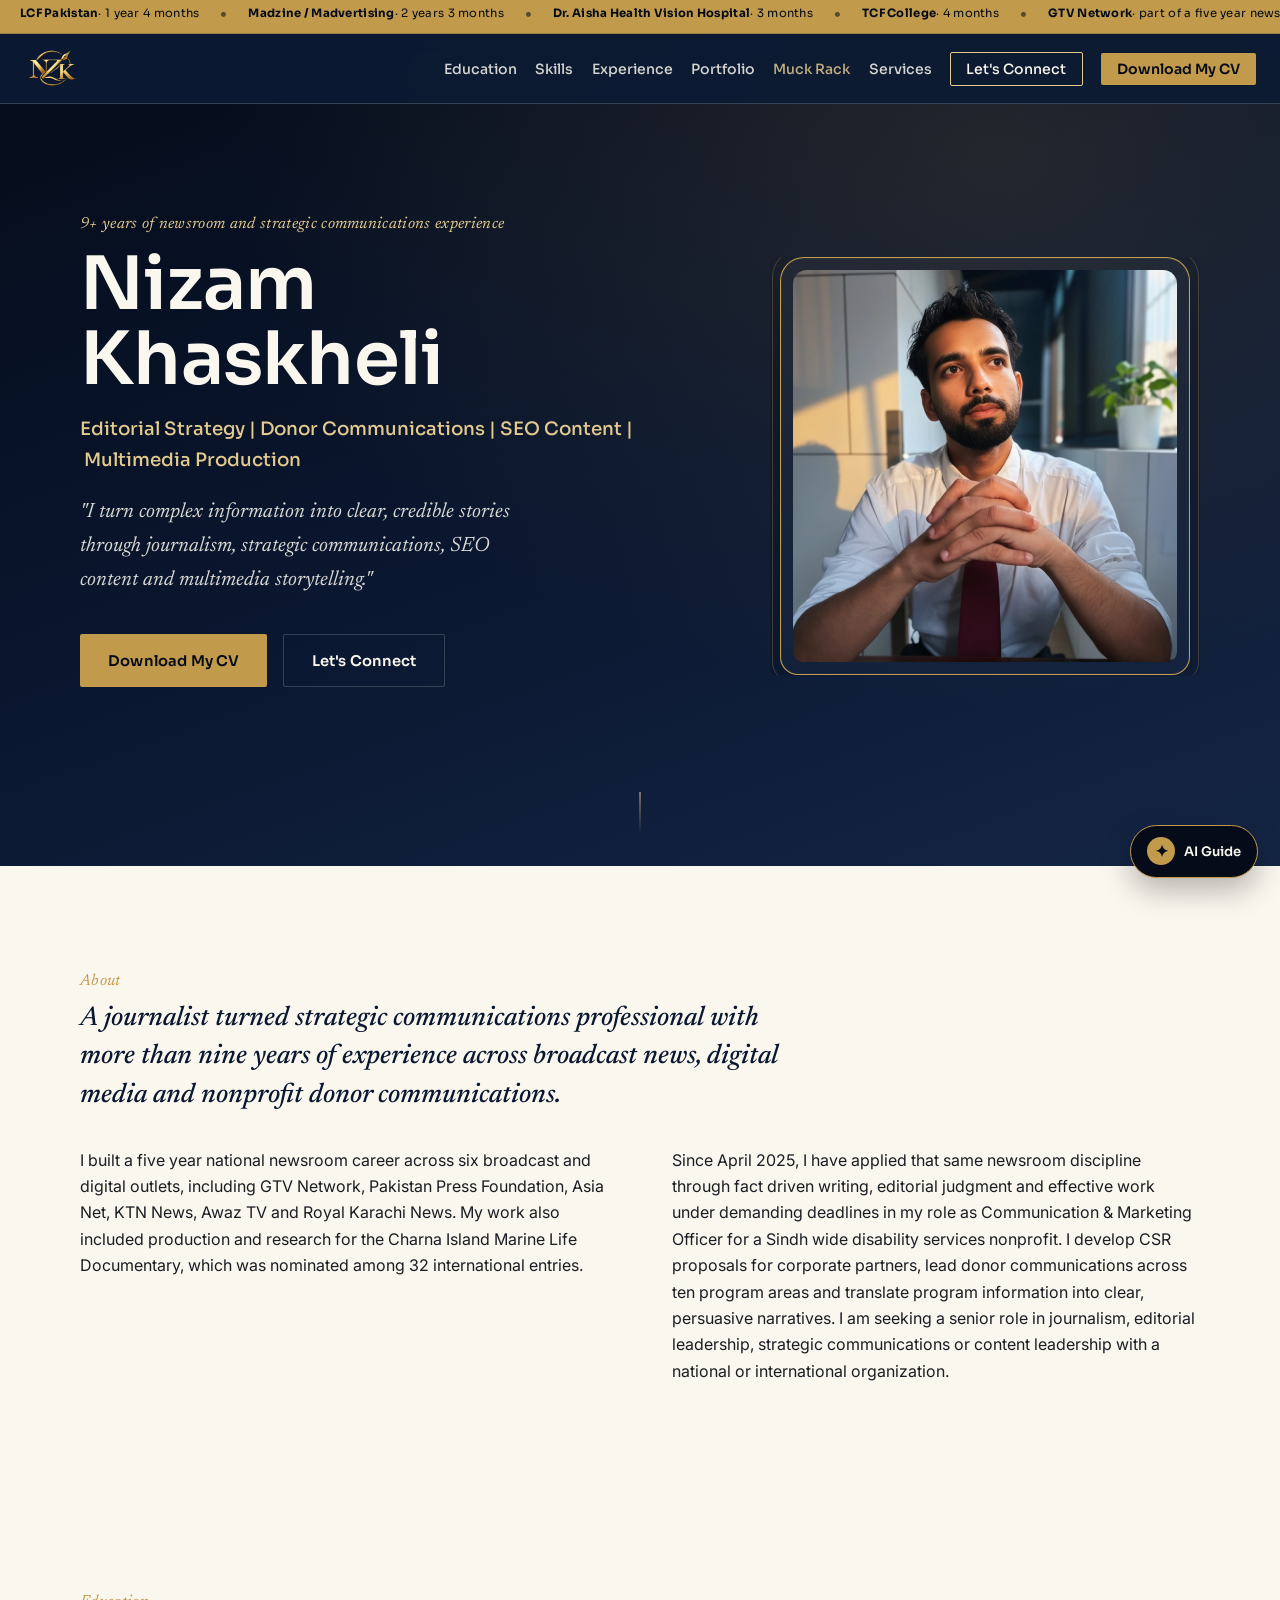
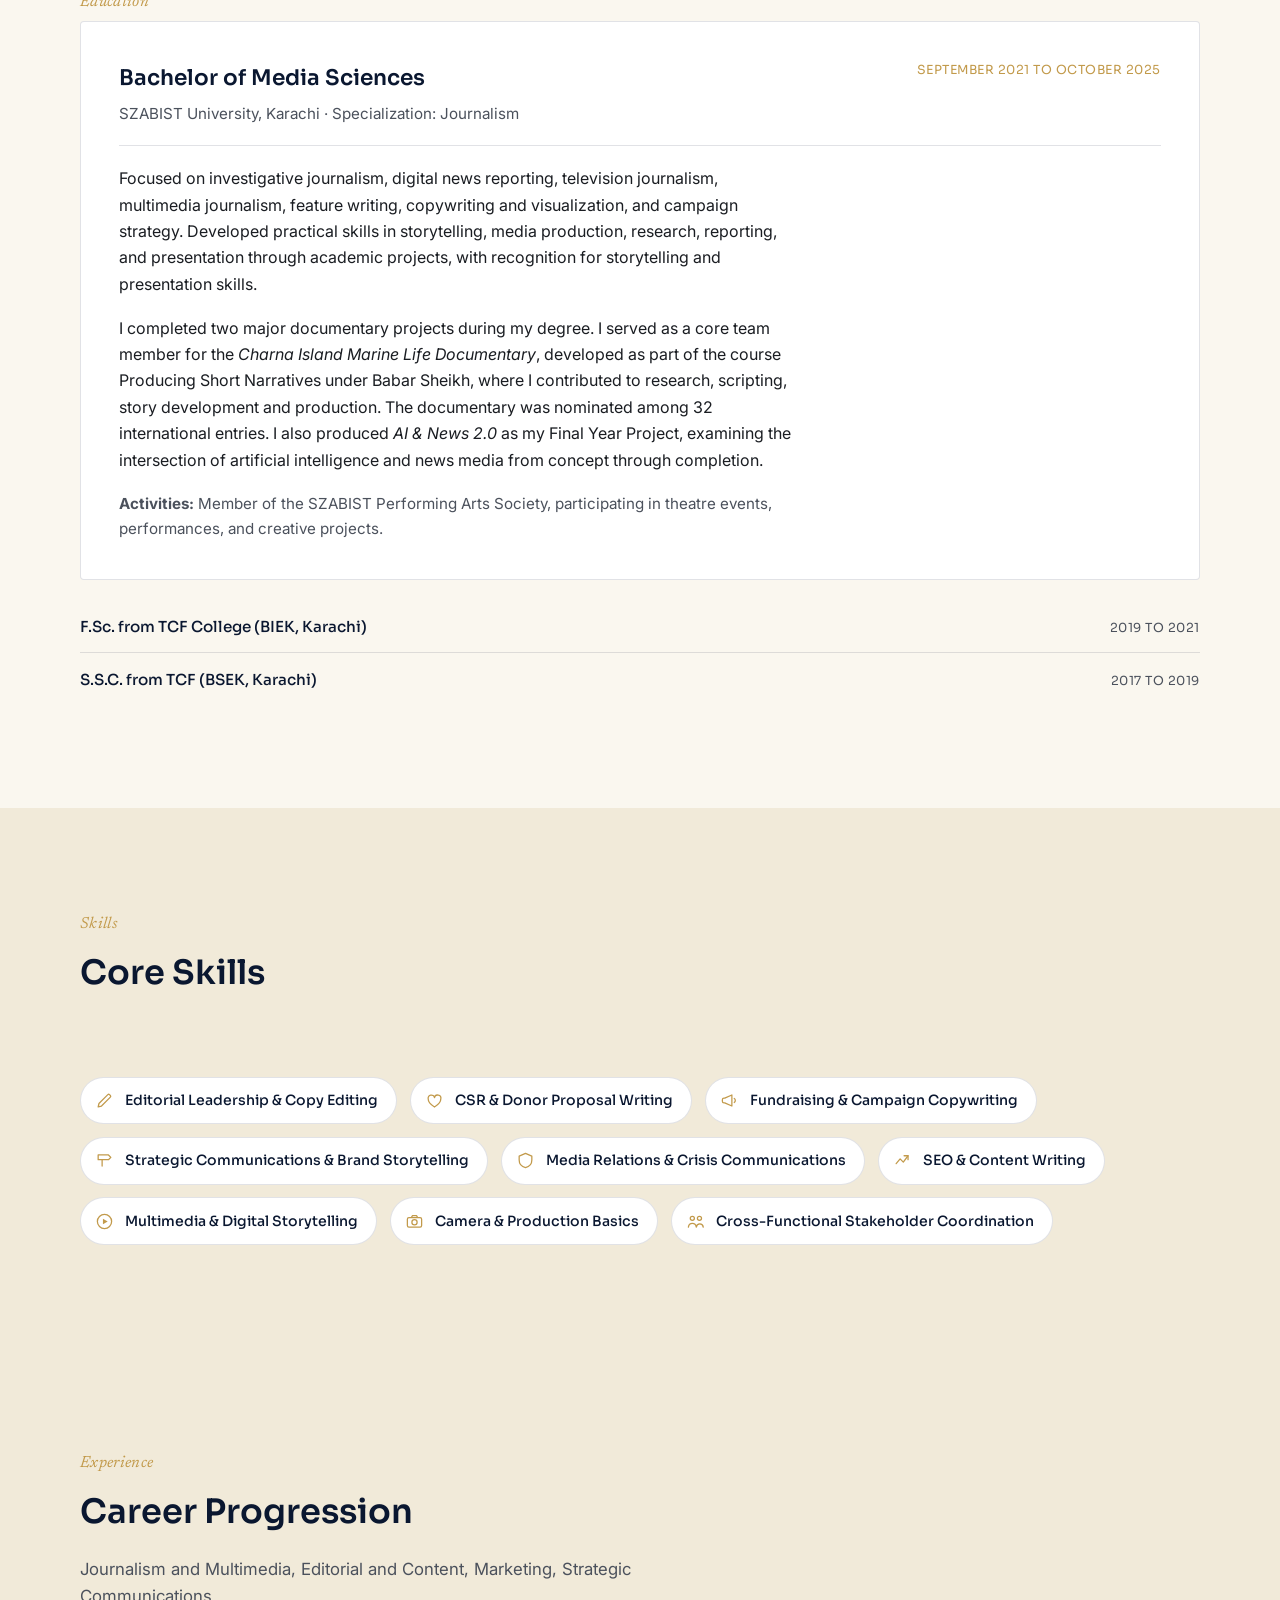
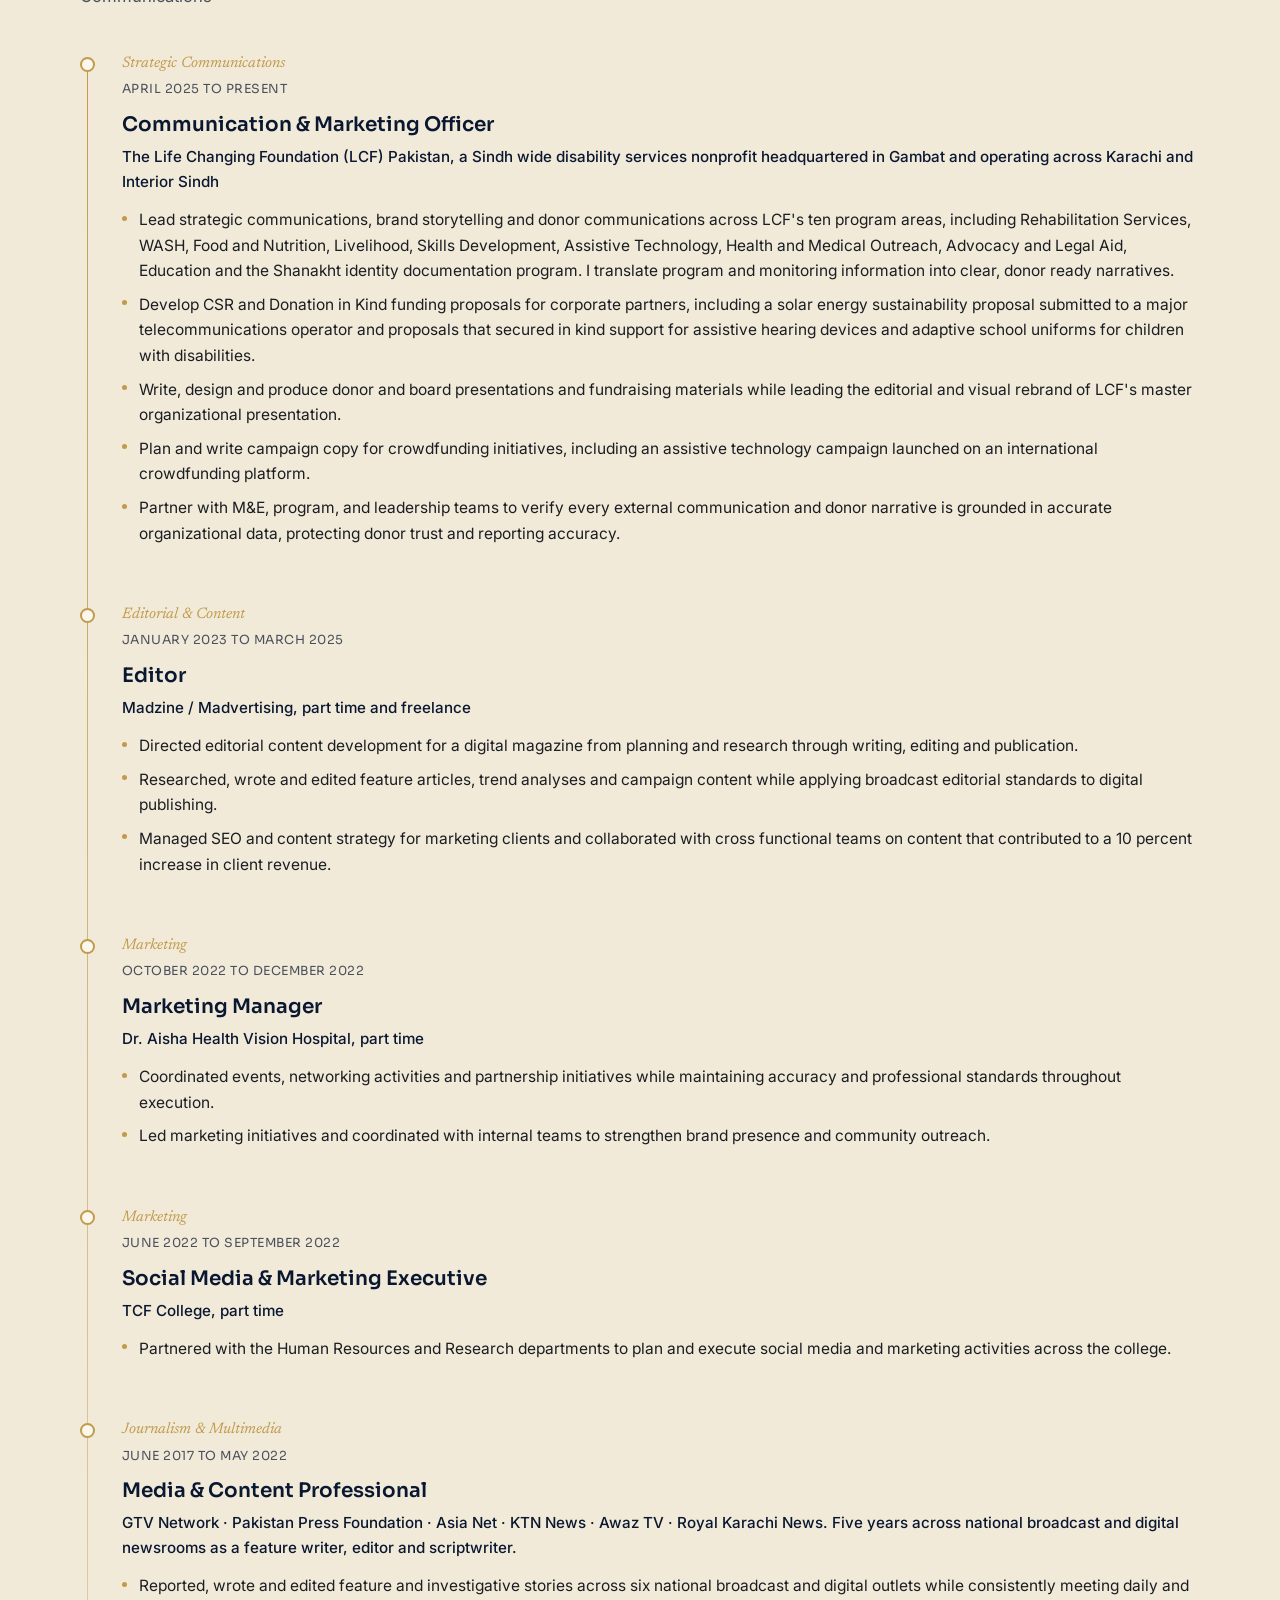
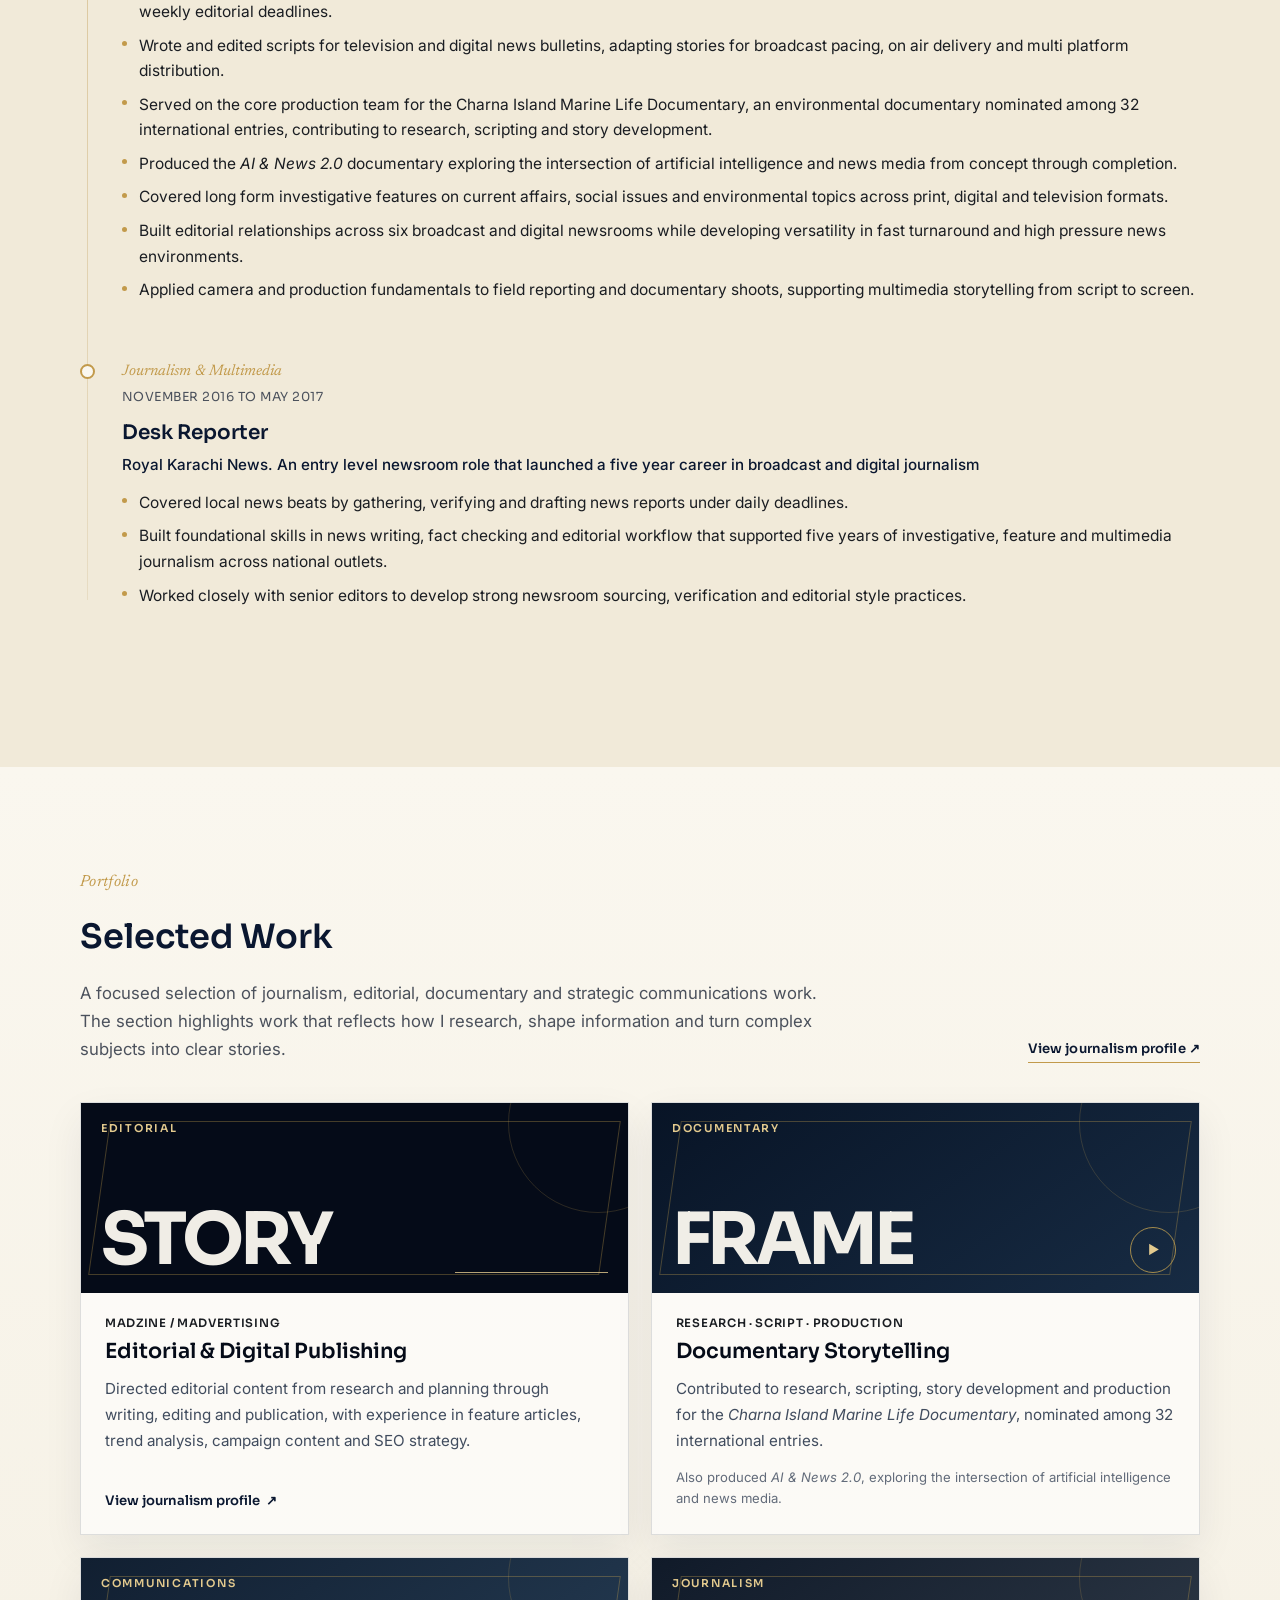
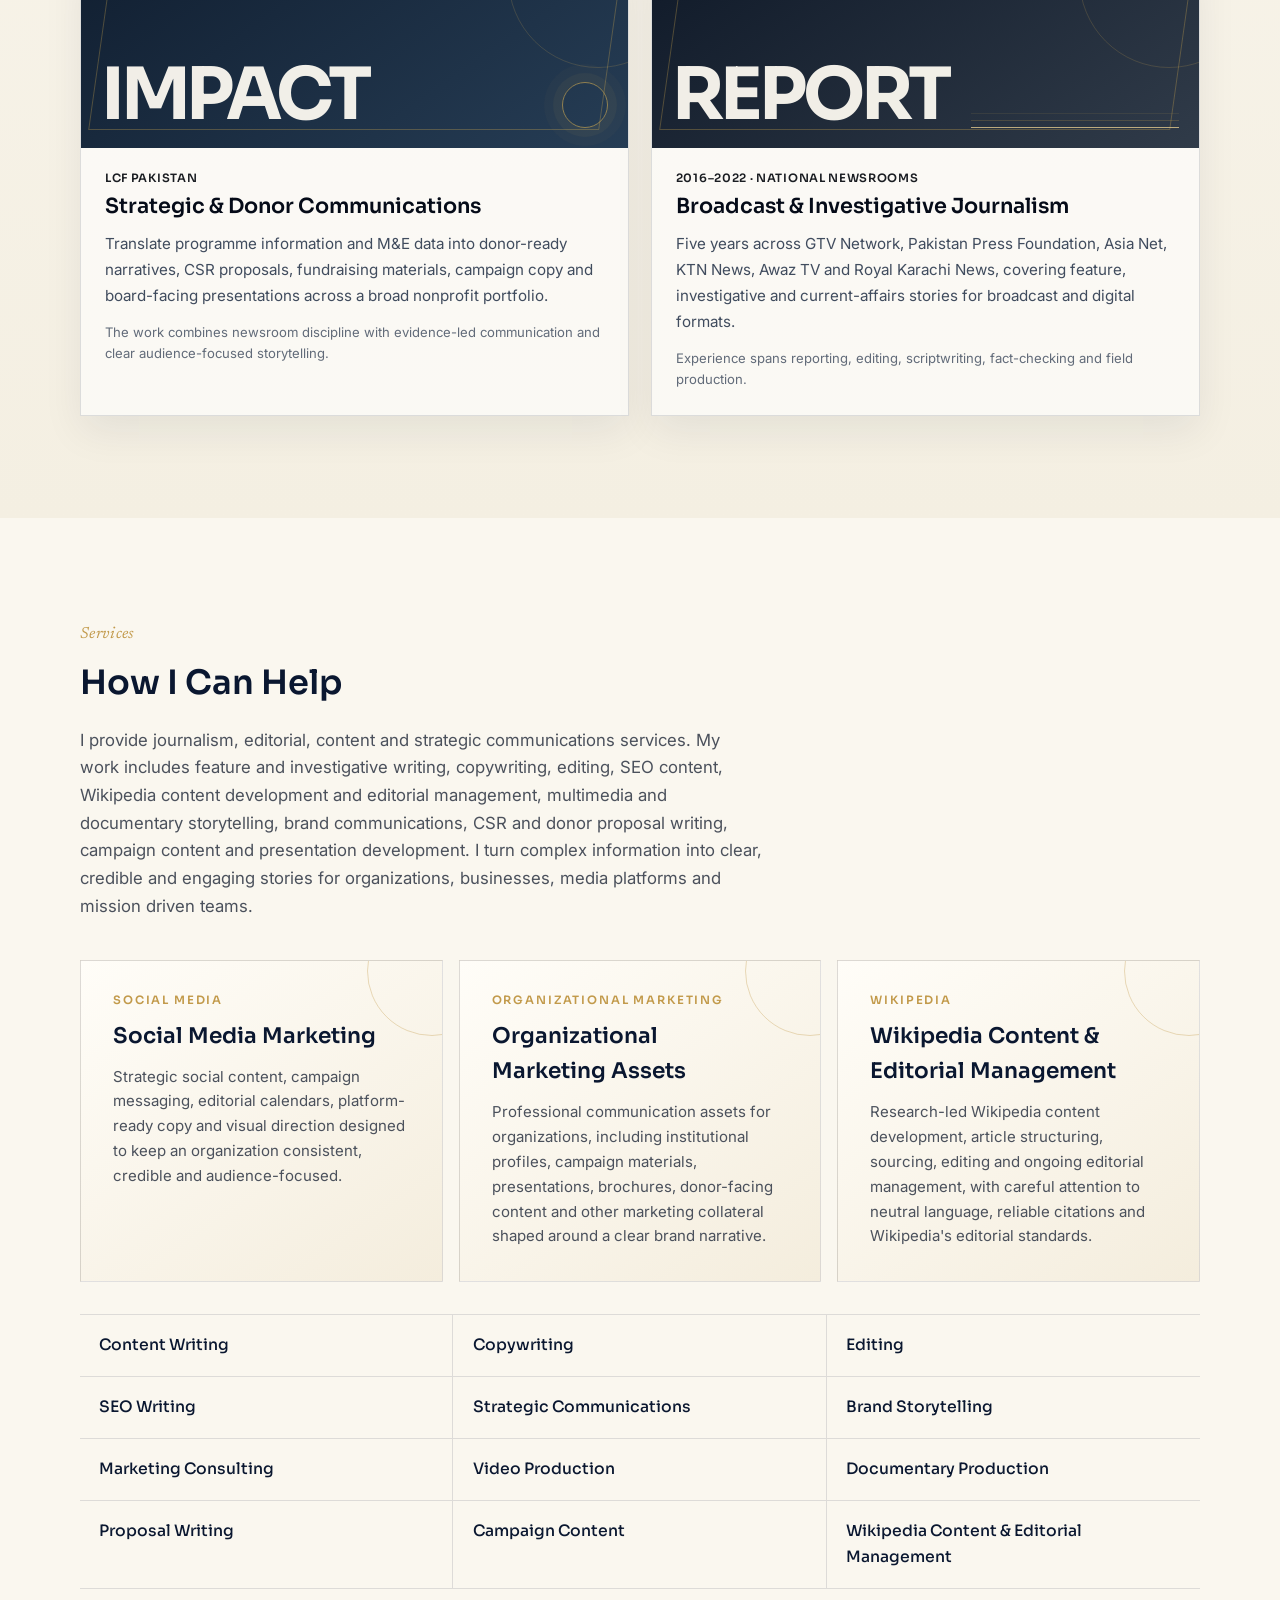
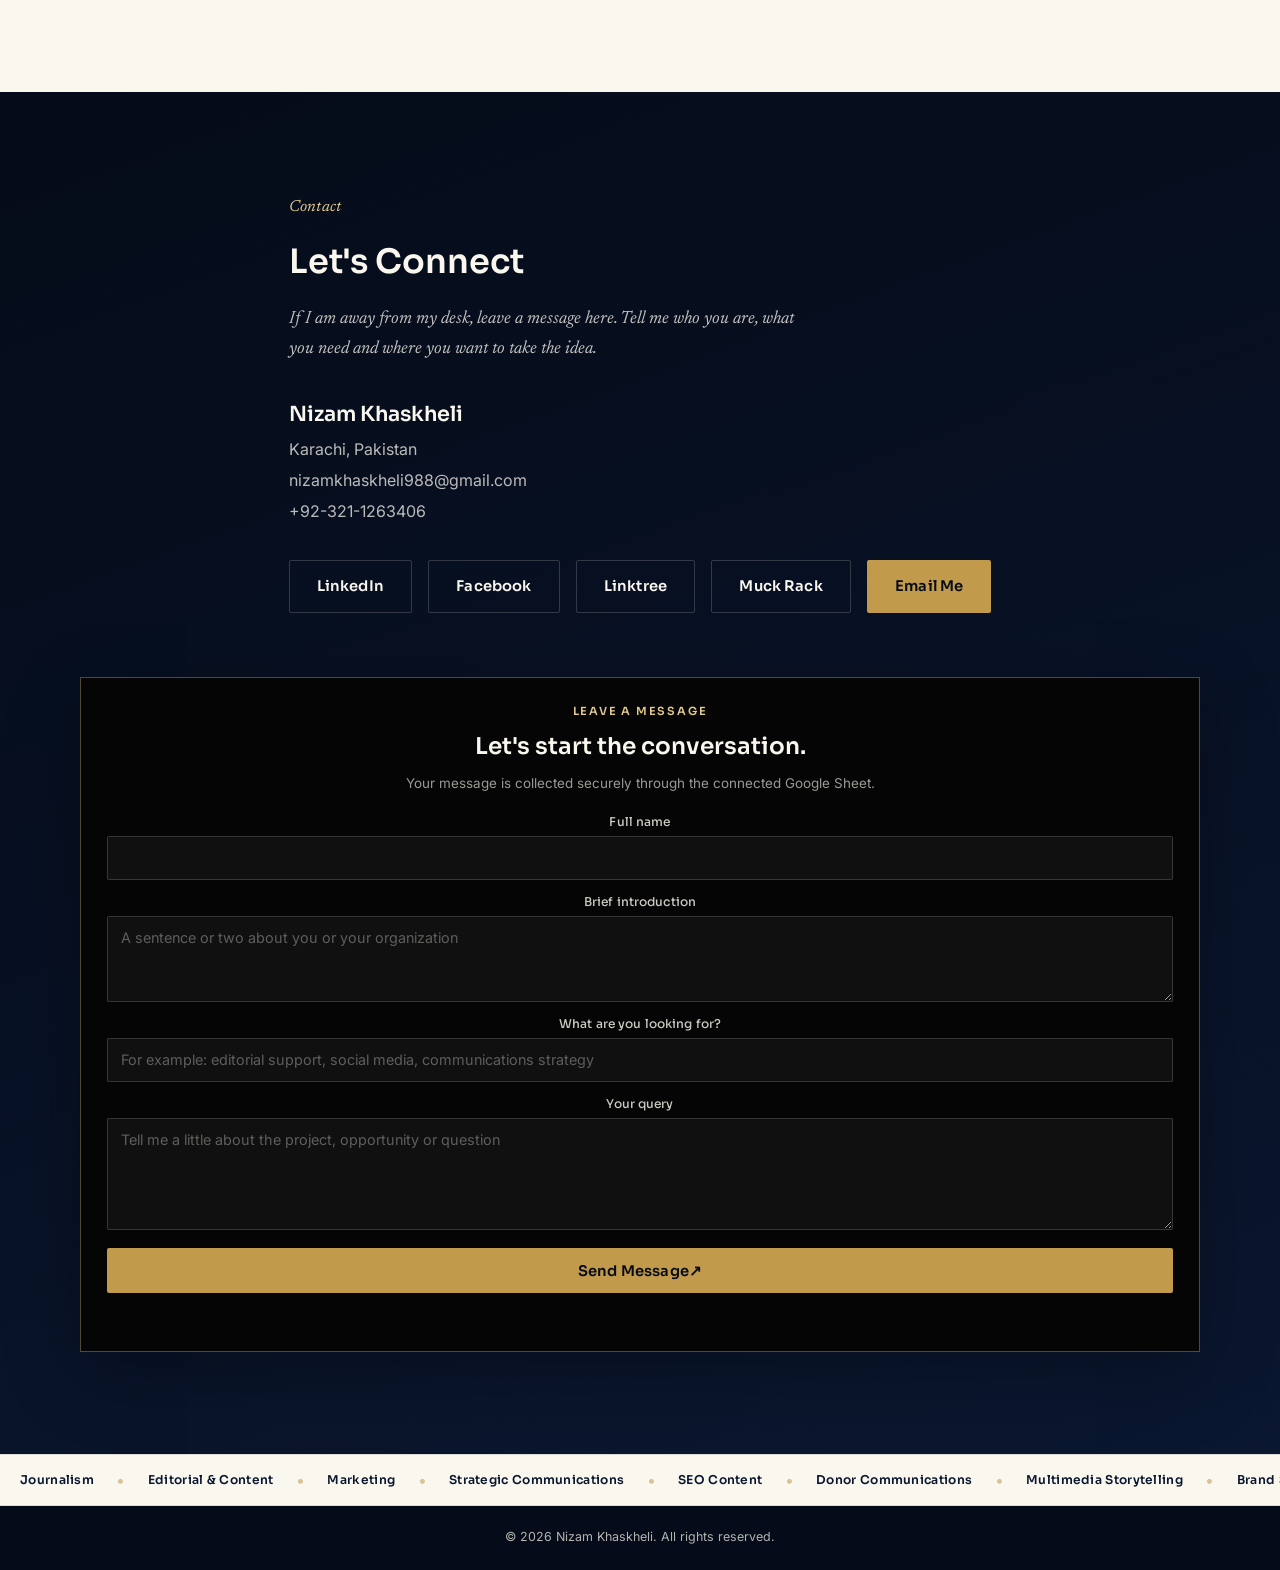
==== commit b692c65b: "Add files via upload" ====
--- a/index.html
+++ b/index.html
@@ -147,12 +147,12 @@
 <div class="ai-guide" id="aiGuide">
   <button class="ai-guide__toggle" id="aiGuideToggle" type="button" aria-expanded="false" aria-controls="aiGuidePanel">
     <span class="ai-guide__orb" aria-hidden="true">✦</span>
-    <span class="ai-guide__label">May I Help You?</span>
+    <span class="ai-guide__label">AI Guide</span>
   </button>
-  <section class="ai-guide__panel" id="aiGuidePanel" aria-label="May I Help You? professional profile assistant">
+  <section class="ai-guide__panel" id="aiGuidePanel" aria-label="Instant website guide">
     <div class="ai-guide__head">
-      <div><p class="ai-guide__eyebrow">MAY I HELP YOU?</p><h2>How can I help?</h2></div>
-      <button class="ai-guide__close" id="aiGuideClose" type="button" aria-label="Close May I Help You?">×</button>
+      <div><p class="ai-guide__eyebrow">INSTANT GUIDE</p><h2>How can I help?</h2></div>
+      <button class="ai-guide__close" id="aiGuideClose" type="button" aria-label="Close AI Guide">×</button>
     </div>
     <div class="ai-guide__messages" id="aiGuideMessages" aria-live="polite">
       <div class="ai-guide__message ai-guide__message--bot">Hi. I can guide you through Nizam's services, selected work, journalism profile, availability and contact options.</div>
@@ -167,7 +167,7 @@
       <input id="aiGuideInput" type="text" autocomplete="off" placeholder="Type your question…" aria-label="Ask the instant guide">
       <button type="submit" aria-label="Send question">↗</button>
     </form>
-    <p class="ai-guide__note">I can answer questions about Nizam’s career, services, selected work and contact options. For a detailed request, use the Leave a Message form.</p>
+    <p class="ai-guide__note">Instant guidance from this website. For a detailed request, use the contact form below.</p>
   </section>
 </div>
 
@@ -273,65 +273,21 @@
   const answers = {
     services: 'Nizam provides journalism and editorial services, SEO and content writing, strategic communications, donor and CSR communications, social media marketing, organizational marketing assets, multimedia and documentary production, campaign content, and Wikipedia content and editorial management.',
     portfolio: 'Selected work covers editorial and digital publishing, documentary storytelling, strategic and donor communications for LCF Pakistan, and a five-year newsroom career across GTV Network, Pakistan Press Foundation, Asia Net, KTN News, Awaz TV and Royal Karachi News.',
-    availability: 'For availability or a project discussion, use the Leave a Message form in the Contact section. Share what you need, your organization or background, and your query so the request can be reviewed properly.',
-    contact: 'Use the Leave a Message form in the Contact section. You can also use the direct email and social links there.',
+    availability: 'For availability or a project discussion, use the contact form below. Share what you need, your organization or background, and your query so the request can be reviewed properly.',
+    contact: 'Use the contact form near the bottom of the site. You can also use the direct email and social links in the Contact section.',
     muck: 'Nizam\'s journalism work and journalist profile are available on Muck Rack. Use the Muck Rack button in the header to open the profile.',
     wikipedia: 'Wikipedia services cover research-led content development, article structuring, sourcing, editing and editorial management, with attention to neutral language, reliable citations and Wikipedia\'s editorial standards.'
   };
 
-  const isRomanUrdu = (text) => {
-    const q = String(text || '').toLowerCase();
-    const romanUrduWords = [
-      'kya','hai','hain','kaise','kaisa','kaisi','kis','kahan','kab','kyun','kyon','mujhe','mujh','mera','meri','mere','aap','ap','aapko','apko','nizam','ke','ki','ko','se','mein','may','bata','bataye','batao','kar','karta','karte','kr','krsakte','sakte','sakti','chahte','chahiye','kaam','kam','tajurba','tajurbe','khidmaat','services','rabta','raabta','mil','milna','contact','madad','madadgar','hire','kaisehire','portfolio','journalism','muckrack','wikipedia'
-    ];
-    const hits = romanUrduWords.filter(word => new RegExp('(^|\\s)' + word.replace(/[.*+?^${}()|[\\]\\\\]/g, '\\\\$&') + '(?=\\s|$)', 'i').test(q)).length;
-    const hasUrduSyntax = /\b(aur|ya|phir|agar|lekin|kyun|kya|ka|ki|ke|mein|se|par|tak|liye|liya|gaya|gayi|raha|rahi|hain|hai)\b/i.test(q);
-    return hits >= 2 || hasUrduSyntax;
-  };
-
-  const isUrduScript = (text) => /[\u0600-\u06FF]/.test(String(text || ''));
-
-  const romanUrduAnswers = {
-    services: 'Nizam journalism, editorial content, SEO aur content writing, strategic communications, donor aur CSR communications, social media marketing, organizational marketing assets, multimedia aur documentary production, campaign content, aur Wikipedia content aur editorial management ki services provide karte hain.',
-    portfolio: 'Nizam ke selected work mein editorial aur digital publishing, documentary storytelling, LCF Pakistan ke liye strategic aur donor communications, aur GTV Network, Pakistan Press Foundation, Asia Net, KTN News, Awaz TV aur Royal Karachi News mein paanch saal ka newsroom experience shamil hai.',
-    availability: 'Agar aap project ya professional opportunity discuss karna chahte hain to Contact section mein Leave a Message form use karein. Apne project, organization aur requirement ke bare mein thori detail share karein.',
-    contact: 'Aap Contact section mein Leave a Message form use kar sakte hain. Wahan direct email aur social links bhi available hain.',
-    muck: 'Nizam ka journalism profile aur selected journalism work Muck Rack par available hai. Header mein Muck Rack button se profile open kar sakte hain.',
-    wikipedia: 'Wikipedia service mein research based content development, article structure, reliable sourcing, editing aur editorial management shamil hain. Content ko neutral language aur Wikipedia ke editorial standards ko madde nazar rakh kar tayar kiya jata hai.'
-  };
-
-  const urduAnswers = {
-    services: 'Nizam صحافت، اداری مواد، SEO اور content writing، strategic communications، donor اور CSR communications، social media marketing، organizational marketing assets، multimedia اور documentary production، campaign content، اور Wikipedia content اور editorial management کی خدمات فراہم کرتے ہیں۔',
-    portfolio: 'Nizam کے منتخب کام میں editorial اور digital publishing، documentary storytelling، LCF Pakistan کے لیے strategic اور donor communications، اور GTV Network، Pakistan Press Foundation، Asia Net، KTN News، Awaz TV اور Royal Karachi News میں پانچ سال کا newsroom experience شامل ہے۔',
-    availability: 'اگر آپ project یا professional opportunity پر بات کرنا چاہتے ہیں تو Contact section میں Leave a Message form استعمال کریں۔ اپنے project، organization اور requirement کے بارے میں مختصر تفصیل شامل کریں۔',
-    contact: 'آپ Contact section میں Leave a Message form استعمال کر سکتے ہیں۔ وہاں direct email اور social links بھی موجود ہیں۔',
-    muck: 'Nizam کا journalism profile اور selected journalism work Muck Rack پر موجود ہے۔ Header میں Muck Rack button سے profile کھولی جا سکتی ہے۔',
-    wikipedia: 'Wikipedia service میں research based content development، article structure، reliable sourcing، editing اور editorial management شامل ہیں۔ Content کو neutral language اور Wikipedia کے editorial standards کو مدنظر رکھ کر تیار کیا جاتا ہے۔'
-  };
-
-  const classifyIntent = (text) => {
-    const q = String(text || '').toLowerCase();
-    if (q.includes('muck') || q.includes('journalism profile')) return 'muck';
-    if (q.includes('wikipedia') || q.includes('wiki')) return 'wikipedia';
-    if (q.includes('service') || q.includes('offer') || q.includes('do you') || q.includes('what can') || q.includes('what do')) return 'services';
-    if (q.includes('portfolio') || q.includes('work') || q.includes('project') || q.includes('experience')) return 'portfolio';
-    if (q.includes('available') || q.includes('availability') || q.includes('hire') || q.includes('freelance') || q.includes('job')) return 'availability';
-    if (q.includes('contact') || q.includes('reach') || q.includes('email') || q.includes('enquiry') || q.includes('inquiry') || q.includes('message')) return 'contact';
-    return null;
-  };
-
   const replyFor = (text) => {
-    const intent = classifyIntent(text);
-    if (isUrduScript(text)) {
-      if (intent) return urduAnswers[intent];
-      return 'میں Nizam کے career، services، selected work اور contact options کے بارے میں معلومات دے سکتا ہوں۔ آپ اپنا سوال اردو میں پوچھ سکتے ہیں۔';
-    }
-    if (isRomanUrdu(text)) {
-      if (intent) return romanUrduAnswers[intent];
-      return 'Main Nizam ke career, services, selected work aur contact options ke bare mein guide kar sakta hoon. Aap apna sawal Roman Urdu mein pooch sakte hain.';
-    }
-    if (intent) return answers[intent];
-    return 'I can help you explore Nizam’s career, services, selected work, Muck Rack profile, availability and contact options. Ask me anything about these areas.';
+    const q = text.toLowerCase();
+    if (q.includes('muck') || q.includes('journalism profile')) return answers.muck;
+    if (q.includes('wikipedia')) return answers.wikipedia;
+    if (q.includes('service') || q.includes('offer') || q.includes('do you')) return answers.services;
+    if (q.includes('portfolio') || q.includes('work') || q.includes('project')) return answers.portfolio;
+    if (q.includes('available') || q.includes('availability') || q.includes('hire')) return answers.availability;
+    if (q.includes('contact') || q.includes('reach') || q.includes('email') || q.includes('enquiry') || q.includes('inquiry')) return answers.contact;
+    return 'I can help you find the right section, service or contact option. Try asking about services, portfolio, availability, Muck Rack, Wikipedia work or contacting Nizam.';
   };
 
   const addMessage = (text, bot) => {
--- a/style.css
+++ b/style.css
@@ -1,480 +1,901 @@
-
-/* =========================================================
-   NIZAM KHASKHELI | FINAL DIGITAL CV
-   Editorial / strategic communications aesthetic
-   ========================================================= */
-
+/* =========================================================
+   NIZAM KHASKHELI — DIGITAL CV
+   Design tokens
+   ========================================================= */
 :root{
-  --ink:#101722;
-  --navy:#0b1628;
-  --navy-2:#12223a;
-  --navy-3:#1b3150;
-  --ivory:#f7f3ea;
-  --paper:#fffdf8;
-  --mist:#ece9e1;
-  --muted:#667080;
-  --line:rgba(16,23,34,.12);
-  --line-light:rgba(255,255,255,.16);
-  --gold:#b98b3d;
-  --gold-light:#d9bb78;
-  --shadow:0 24px 70px rgba(11,22,40,.12);
-  --shadow-dark:0 24px 70px rgba(0,0,0,.28);
-  --head:"Sora","Segoe UI",sans-serif;
-  --body:"Inter","Segoe UI",sans-serif;
-  --serif:"Newsreader",Georgia,serif;
-  --max:1180px;
-  --pad:clamp(4.5rem,9vw,8rem);
-  --ease:cubic-bezier(.2,.7,.2,1);
-}
-
-*,
-*::before,
-*::after{box-sizing:border-box}
-
-html{scroll-behavior:smooth;scroll-padding-top:84px}
-
+  --navy:        #0A1730;
+  --navy-deep:   #050B18;
+  --navy-soft:   #142544;
+  --ivory:       #FAF7EF;
+  --paper:       #FFFFFF;
+  --charcoal:    #1A1D22;
+  --charcoal-60: #4B515C;
+  --gold:        #C29A4B;
+  --gold-soft:   #E3CA8E;
+  --hairline:    rgba(10,23,48,0.12);
+  --hairline-light: rgba(250,247,239,0.18);
+
+  --font-head: 'Sora', 'Segoe UI', sans-serif;
+  --font-body: 'Inter', 'Segoe UI', sans-serif;
+  --font-editorial: 'Newsreader', Georgia, serif;
+
+  --maxw: 1120px;
+  --section-pad: clamp(4rem, 8vw, 7rem);
+  --radius: 4px;
+  --ease: cubic-bezier(.22,.61,.36,1);
+}
+
+*,*::before,*::after{ box-sizing: border-box; }
+html{ scroll-behavior: smooth; }
 body{
   margin:0;
-  color:var(--ink);
-  background:var(--ivory);
-  font-family:var(--body);
-  font-size:16px;
-  line-height:1.7;
-  -webkit-font-smoothing:antialiased;
-  overflow-x:hidden;
-}
-
-body::selection{background:var(--gold);color:var(--navy)}
-
-img{display:block;max-width:100%}
-a{color:inherit;text-decoration:none}
-ul{list-style:none;margin:0;padding:0}
-p{margin:0}
-h1,h2,h3,h4{margin:0;font-family:var(--head);font-weight:600;color:var(--navy);text-wrap:balance}
-button{font:inherit}
-:focus-visible{outline:2px solid var(--gold-light);outline-offset:4px}
+  background: var(--ivory);
+  color: var(--charcoal);
+  font-family: var(--font-body);
+  font-size: 16px;
+  line-height: 1.65;
+  -webkit-font-smoothing: antialiased;
+  overflow-x: hidden;
+}
+img{ max-width:100%; display:block; }
+a{ color: inherit; text-decoration:none; }
+ul{ margin:0; padding:0; list-style:none; }
+h1,h2,h3,h4{ font-family: var(--font-head); margin:0; color: var(--navy); font-weight:600; text-wrap: balance; }
+p{ margin:0; }
 
 .skip-link{
-  position:fixed;left:1rem;top:-5rem;z-index:9999;
-  padding:.7rem 1rem;border-radius:999px;
-  background:var(--gold);color:var(--navy);font-weight:700;
-  transition:top .25s var(--ease)
-}
-.skip-link:focus{top:1rem}
-
-.section{padding:var(--pad) 1.5rem;position:relative}
-.section--tint{background:#eeeae1}
-.section__inner{max-width:var(--max);margin:auto}
-.section__title{font-size:clamp(2rem,4vw,3.2rem);line-height:1.08;letter-spacing:-.045em;margin:.4rem 0 1rem}
-.section__title--light{color:var(--ivory)}
-.section__intro{max-width:66ch;color:var(--muted);font-size:1.03rem;margin-bottom:3rem}
+  position:absolute; left:-999px; top:0; background:var(--navy); color:var(--ivory);
+  padding: .75rem 1.25rem; z-index: 999; border-radius: 0 0 4px 0;
+}
+.skip-link:focus{ left:0; }
+
+:focus-visible{
+  outline: 2px solid var(--gold);
+  outline-offset: 3px;
+}
+
+/* =========================================================
+   LAYOUT HELPERS
+   ========================================================= */
+.section{ padding: var(--section-pad) 1.5rem; }
+.section--tint{ background: #F1EAD9; }
+.section__inner{ max-width: var(--maxw); margin: 0 auto; }
+.section__title{ font-size: clamp(1.6rem, 3vw, 2.1rem); margin: .5rem 0 1rem; }
+.section__title--light{ color: var(--ivory); }
+.section__intro{ max-width: 62ch; color: var(--charcoal-60); font-size: 1.05rem; margin-bottom: 2.5rem; }
+
 .eyebrow{
-  display:flex;align-items:center;gap:.75rem;
-  color:var(--gold);font-family:var(--serif);font-size:1.05rem;font-style:italic;
-  letter-spacing:.015em;margin-bottom:.45rem
-}
-.eyebrow::before{content:"";width:2.5rem;height:1px;background:currentColor}
-.eyebrow--light{color:var(--gold-light)}
-.body-text{max-width:72ch;color:#303844;margin-bottom:1.2rem}
-.body-text--muted{color:var(--muted);font-size:.94rem}
+  font-family: var(--font-editorial);
+  font-style: italic;
+  color: var(--gold);
+  font-size: 1rem;
+  letter-spacing: .02em;
+  margin: 0 0 .35rem;
+}
+.eyebrow--light{ color: var(--gold-soft); }
+
+.body-text{ max-width: 68ch; color: var(--charcoal); margin-bottom: 1.1rem; }
+.body-text--muted{ color: var(--charcoal-60); font-size: .95rem; }
+.body-text:last-child{ margin-bottom:0; }
+
 .lede{
-  max-width:48ch;margin-bottom:2rem;color:var(--navy);
-  font-family:var(--serif);font-size:clamp(1.35rem,2.6vw,1.75rem);
-  line-height:1.35
-}
-
-/* Buttons */
+  font-family: var(--font-editorial);
+  font-style: italic;
+  font-weight: 500;
+  font-size: clamp(1.3rem, 2.4vw, 1.7rem);
+  color: var(--navy);
+  max-width: 46ch;
+  line-height: 1.4;
+  margin-bottom: 2rem;
+}
+
+/* =========================================================
+   BUTTONS
+   ========================================================= */
 .btn{
-  display:inline-flex;align-items:center;justify-content:center;gap:.55rem;
-  min-height:48px;padding:.8rem 1.35rem;border:1px solid transparent;border-radius:999px;
-  font-family:var(--head);font-size:.82rem;font-weight:700;letter-spacing:.01em;
-  transition:transform .35s var(--ease),background .35s var(--ease),border-color .35s var(--ease),color .35s var(--ease),box-shadow .35s var(--ease)
-}
-.btn:hover{transform:translateY(-3px)}
-.btn--gold{background:var(--gold);color:#101722;box-shadow:0 10px 25px rgba(185,139,61,.18)}
-.btn--gold:hover{background:var(--gold-light);box-shadow:0 16px 34px rgba(185,139,61,.25)}
-.btn--outline,.btn--outline-light{border-color:var(--line-light);color:var(--ivory);background:rgba(255,255,255,.03)}
-.btn--outline:hover,.btn--outline-light:hover{border-color:var(--gold-light);color:var(--gold-light);background:rgba(255,255,255,.06)}
-
-/* Navigation */
+  display:inline-flex; align-items:center; justify-content:center;
+  padding: .85rem 1.7rem;
+  font-family: var(--font-head);
+  font-size: .92rem;
+  font-weight: 600;
+  letter-spacing: .01em;
+  border-radius: 2px;
+  border: 1px solid transparent;
+  transition: transform .25s var(--ease), background-color .25s var(--ease), color .25s var(--ease), border-color .25s var(--ease);
+}
+.btn:hover{ transform: translateY(-2px); }
+.btn--gold{ background: var(--gold); color: var(--navy-deep); }
+.btn--gold:hover{ background: var(--gold-soft); }
+.btn--outline{ border-color: var(--hairline-light); color: var(--ivory); }
+.btn--outline:hover{ border-color: var(--gold-soft); color: var(--gold-soft); }
+.btn--outline-light{ border-color: var(--hairline-light); color: var(--ivory); }
+.btn--outline-light:hover{ border-color: var(--gold-soft); color: var(--gold-soft); }
+
+/* =========================================================
+   NAVIGATION
+   ========================================================= */
 .site-header{
-  position:fixed;inset:0 0 auto;z-index:500;
-  background:rgba(11,22,40,.72);
-  backdrop-filter:blur(18px) saturate(130%);
-  -webkit-backdrop-filter:blur(18px) saturate(130%);
-  border-bottom:1px solid rgba(255,255,255,.08);
-  transition:background .3s var(--ease),box-shadow .3s var(--ease)
-}
-.nav{max-width:var(--max);height:78px;margin:auto;padding:0 1.5rem;display:flex;align-items:center;justify-content:space-between}
-.nav__mark{display:flex;align-items:center;gap:.65rem;color:var(--ivory);font-family:var(--head);font-weight:700;font-size:.9rem;letter-spacing:.02em}
-.nav__mark::before{content:"";width:10px;height:10px;border:2px solid var(--gold);border-radius:50%;box-shadow:0 0 0 4px rgba(185,139,61,.1)}
-.nav__menu{display:flex;align-items:center;gap:.25rem}
-.nav__link{position:relative;padding:.55rem .75rem;color:rgba(247,243,234,.76);font-size:.78rem;font-weight:600;transition:color .25s var(--ease)}
-.nav__link::after{content:"";position:absolute;left:.75rem;right:.75rem;bottom:.2rem;height:1px;background:var(--gold);transform:scaleX(0);transform-origin:left;transition:transform .3s var(--ease)}
-.nav__link:hover{color:var(--ivory)}
-.nav__link:hover::after{transform:scaleX(1)}
-.nav__link--cta{margin-left:.45rem;border:1px solid rgba(217,187,120,.45);border-radius:999px;padding:.55rem 1rem;color:var(--gold-light)}
-.nav__link--cta::after{display:none}
-.nav__toggle{display:none;border:0;background:none;color:var(--ivory);cursor:pointer;padding:.5rem}
-
-/* Hero */
+  position: fixed; top:0; left:0; right:0; z-index: 500;
+  background: rgba(11,27,51,0.92);
+  backdrop-filter: blur(10px);
+  border-bottom: 1px solid var(--hairline-light);
+  transition: transform .35s var(--ease);
+}
+.nav{
+  max-width: 1400px; margin: 0 auto;
+  display:flex; align-items:center; justify-content:space-between;
+  padding: .9rem 1.5rem;
+}
+.nav__mark{
+  font-family: var(--font-head); font-weight:700; letter-spacing: .05em;
+  color: var(--gold-soft); font-size: 1.1rem;
+}
+.nav__menu{
+  display:flex; align-items:center; justify-content:flex-end; gap: 1.15rem;
+  flex:1; min-width:0; margin-left:2rem;
+}
+.nav__link{
+  font-family: var(--font-head); font-size: .88rem; font-weight:500;
+  white-space:nowrap; flex-shrink:0;
+  color: var(--ivory); opacity:.85;
+  position:relative; padding: .2rem 0;
+  transition: opacity .2s var(--ease);
+}
+.nav__link::after{
+  content:""; position:absolute; left:0; right:0; bottom:-4px; height:1px;
+  background: var(--gold-soft); transform: scaleX(0); transform-origin: left;
+  transition: transform .3s var(--ease);
+}
+.nav__link:hover{ opacity:1; }
+.nav__link:hover::after{ transform: scaleX(1); }
+.nav__link--cta{
+  border: 1px solid var(--gold-soft); padding: .45rem .95rem; opacity:1;
+  border-radius: 2px;
+}
+.nav__link--cta::after{ display:none; }
+.nav__link--download{
+  background: var(--gold); color: var(--navy-deep); opacity:1;
+  padding: .45rem 1rem; border-radius: 2px; font-weight:600;
+  transition: background-color .25s var(--ease), transform .25s var(--ease);
+}
+.nav__link--download:hover{ background: var(--gold-soft); transform: translateY(-1px); }
+.nav__link--download::after{ display:none; }
+
+.nav__toggle{
+  display:none; flex-direction:column; gap:5px; background:none; border:0; cursor:pointer; padding: .5rem;
+}
+.nav__toggle span{ width:22px; height:2px; background: var(--ivory); display:block; transition: transform .25s var(--ease), opacity .25s var(--ease); }
+
+.nav__menu-close{ display:none; width:100%; }
+.nav__close{
+  display:inline-flex; align-items:center; gap:.5rem;
+  margin-left:auto; padding:.35rem .55rem;
+  border:1px solid var(--hairline-light); border-radius:2px;
+  background:transparent; color:var(--ivory);
+  font:500 .9rem var(--font-head); cursor:pointer;
+}
+.nav__close span:first-child{ font-size:1.35rem; line-height:.8; }
+.nav__close:hover{ border-color:var(--gold-soft); color:var(--gold-soft); }
+
+@media (max-width: 1180px){
+  .nav{padding-left:1rem;padding-right:1rem}
+  .nav__menu{gap:.72rem;margin-left:1.25rem}
+  .nav__link{font-size:.78rem}
+  .nav__link--cta,.nav__link--download{padding-left:.7rem;padding-right:.7rem}
+  .nav__link--enquiry{padding-left:.55rem !important;padding-right:.55rem !important}
+}
+
+@media (max-width: 860px){
+  .nav__toggle{ display:flex; }
+  .nav__menu-close{ display:flex; justify-content:flex-end; }
+  .nav__menu{
+    position:fixed; top:0; right:0; height:100vh; width: min(78vw, 320px);
+    background: var(--navy-deep);
+    flex-direction:column; align-items:flex-start; justify-content:center;
+    gap: 1.6rem; padding: 2rem;
+    transform: translateX(100%);
+    transition: transform .35s var(--ease);
+    border-left: 1px solid var(--hairline-light);
+  }
+  .nav__menu.is-open{ transform: translateX(0); }
+  .nav__link{ font-size: 1.05rem; }
+  .nav__toggle[aria-expanded="true"] span:nth-child(1){ transform: translateY(7px) rotate(45deg); }
+  .nav__toggle[aria-expanded="true"] span:nth-child(2){ opacity:0; }
+  .nav__toggle[aria-expanded="true"] span:nth-child(3){ transform: translateY(-7px) rotate(-45deg); }
+}
+
+/* =========================================================
+   HERO
+   ========================================================= */
 .hero{
-  position:relative;min-height:clamp(680px,92vh,900px);
-  display:flex;align-items:center;overflow:hidden;
+  position: relative;
+  min-height: 100svh;
+  display:flex; flex-direction:column; justify-content:center;
+  padding: 7rem 1.5rem 4rem;
   background:
-    radial-gradient(circle at 80% 30%,rgba(185,139,61,.15),transparent 25rem),
-    linear-gradient(120deg,#07101e 0%,#0b1628 52%,#12243d 100%);
-  color:var(--ivory)
-}
-.hero::before{
-  content:"";position:absolute;inset:0;opacity:.28;pointer-events:none;
-  background-image:linear-gradient(rgba(255,255,255,.045) 1px,transparent 1px),linear-gradient(90deg,rgba(255,255,255,.045) 1px,transparent 1px);
-  background-size:72px 72px;
-  mask-image:linear-gradient(to right,black 0%,transparent 82%)
-}
-.hero::after{
-  content:"";position:absolute;width:44rem;height:44rem;right:-20rem;top:8rem;
-  border:1px solid rgba(217,187,120,.14);border-radius:50%;
-  box-shadow:0 0 0 5rem rgba(217,187,120,.025),0 0 0 10rem rgba(217,187,120,.018);
-  pointer-events:none
-}
-.hero__inner{position:relative;z-index:2;width:min(var(--max),100%);margin:auto;padding:8.5rem 1.5rem 5rem;display:grid;grid-template-columns:minmax(0,1.1fr) minmax(330px,.9fr);gap:clamp(3rem,7vw,7rem);align-items:center}
-.hero__text{position:relative;z-index:3}
-.hero__name{font-size:clamp(4rem,8.5vw,7.5rem);line-height:.88;letter-spacing:-.075em;color:var(--ivory);margin:.5rem 0 1.5rem}
-.hero__role{max-width:43rem;color:rgba(247,243,234,.78);font-family:var(--head);font-size:clamp(1rem,1.6vw,1.22rem);font-weight:500;line-height:1.55}
-.hero__tagline{max-width:40rem;margin:1.2rem 0 2rem;color:var(--gold-light);font-family:var(--serif);font-style:italic;font-size:clamp(1.25rem,2vw,1.55rem);line-height:1.4}
-.hero__ctas{display:flex;flex-wrap:wrap;gap:.75rem}
-.hero__socials{display:flex;flex-wrap:wrap;gap:.55rem;margin-top:1.35rem}
+    radial-gradient(ellipse at 78% 18%, rgba(173,138,69,0.16), transparent 55%),
+    linear-gradient(160deg, var(--navy-deep) 0%, var(--navy) 55%, var(--navy-soft) 100%);
+  color: var(--ivory);
+  overflow:hidden;
+}
+.hero__inner{
+  max-width: var(--maxw); margin: 0 auto; width:100%;
+  display:grid; grid-template-columns: 1.15fr .85fr; gap: 3rem; align-items:center;
+}
+.hero__name{
+  font-size: clamp(2.6rem, 6.5vw, 4.6rem);
+  line-height: 1.02; letter-spacing: -.01em;
+  color: var(--ivory);
+  margin: .6rem 0 1.1rem;
+}
+.hero__role{
+  font-family: var(--font-head); font-weight:500; font-size: clamp(.95rem, 1.6vw, 1.15rem);
+  color: var(--gold-soft); margin-bottom: 1.3rem; max-width: 42ch;
+}
+.hero__tagline{
+  font-family: var(--font-editorial); font-style: italic; font-weight:400;
+  font-size: clamp(1.05rem, 1.9vw, 1.3rem);
+  color: rgba(247,244,236,0.88);
+  max-width: 40ch; margin-bottom: 2.2rem;
+}
+.hero__ctas{ display:flex; flex-wrap:wrap; gap: 1rem; margin-bottom: 2.2rem; }
+.hero__socials{ display:flex; flex-wrap:wrap; gap: .9rem; }
 .social-btn{
-  display:inline-flex;align-items:center;gap:.45rem;padding:.48rem .72rem;
-  border:1px solid rgba(255,255,255,.12);border-radius:999px;
-  color:rgba(247,243,234,.7);font-size:.74rem;font-weight:600;
-  background:rgba(255,255,255,.025);transition:all .3s var(--ease)
-}
-.social-btn svg{width:14px;height:14px;fill:currentColor}
-.social-btn:hover{transform:translateY(-2px);border-color:rgba(217,187,120,.5);color:var(--gold-light);background:rgba(185,139,61,.08)}
-.hero__portrait{justify-self:end;width:min(100%,440px);position:relative}
+  display:inline-flex; align-items:center; gap:.5rem;
+  font-family: var(--font-head); font-size: .82rem; font-weight:500;
+  color: var(--ivory); opacity:.8;
+  border: 1px solid var(--hairline-light); padding: .5rem .9rem; border-radius: 2px;
+  transition: opacity .2s var(--ease), border-color .2s var(--ease);
+}
+.social-btn svg{ width:15px; height:15px; fill: currentColor; }
+.social-btn:hover{ opacity:1; border-color: var(--gold-soft); color: var(--gold-soft); }
+
+.hero__portrait{ display:flex; justify-content:center; }
 .portrait-frame{
-  position:relative;aspect-ratio:4/5;max-height:620px;overflow:hidden;
-  border-radius:42% 42% 5% 5% / 34% 34% 5% 5%;
-  border:1px solid rgba(217,187,120,.35);
-  box-shadow:var(--shadow-dark);
-  transform:rotate(1.5deg)
+  position:relative; width: min(100%, 360px); aspect-ratio: 4 / 4.75;
+  border: 1px solid var(--gold-soft);
+  border-radius: 6px;
+  padding: 14px;
+  box-shadow: 0 30px 70px rgba(0,0,0,0.35);
+  transition: box-shadow .4s var(--ease), transform .4s var(--ease);
+}
+.portrait-frame:hover{
+  box-shadow: 0 34px 80px rgba(0,0,0,0.45);
+  transform: translateY(-3px);
 }
 .portrait-frame::before{
-  content:"";position:absolute;inset:14px;border:1px solid rgba(255,255,255,.22);z-index:2;pointer-events:none;border-radius:inherit
+  content:""; position:absolute; inset: -10px; border: 1px solid var(--hairline-light);
+  border-radius: 10px; pointer-events:none;
+}
+.portrait-img, .portrait-placeholder{
+  width:100%; height:100%; border-radius: 3px; object-fit: cover;
+}
+.portrait-placeholder{
+  display:flex; align-items:center; justify-content:center; text-align:center;
+  background: linear-gradient(160deg, var(--navy-soft), var(--navy-deep));
+  color: var(--gold-soft); font-family: var(--font-head); font-size: .85rem;
+  padding: 1.5rem; line-height:1.6;
+}
+.portrait-placeholder small{ color: rgba(247,244,236,0.55); font-size: .75rem; }
+
+.hero__scroll-cue{
+  position:absolute; bottom: 2rem; left:50%; transform: translateX(-50%);
+}
+.hero__scroll-cue span{
+  display:block; width:1px; height:42px;
+  background: linear-gradient(var(--gold-soft), transparent);
+  animation: scrollcue 2.2s ease-in-out infinite;
+}
+@keyframes scrollcue{
+  0%{ transform: scaleY(0); transform-origin: top; opacity:0; }
+  40%{ transform: scaleY(1); transform-origin: top; opacity:1; }
+  60%{ transform: scaleY(1); transform-origin: bottom; opacity:1; }
+  100%{ transform: scaleY(0); transform-origin: bottom; opacity:0; }
+}
+
+/* Hero load-in sequence: each element fades/slides up in order via --d index */
+.hero-anim{
+  opacity:0; transform: translateY(16px);
+  animation: heroIn .8s var(--ease) forwards;
+  animation-delay: calc(var(--d, 0) * 110ms + 120ms);
+}
+@keyframes heroIn{
+  to{ opacity:1; transform:none; }
+}
+.hero-anim-portrait{
+  opacity:0; transform: scale(.96);
+  clip-path: inset(4% round 6px);
+  animation: heroPortraitIn 1s var(--ease) forwards;
+  animation-delay: 260ms;
+}
+@keyframes heroPortraitIn{
+  to{ opacity:1; transform:none; clip-path: inset(0% round 6px); }
+}
+
+@media (max-width: 860px){
+  .hero__inner{ grid-template-columns: 1fr; text-align:left; }
+  .hero__portrait{ order:-1; margin-bottom: 1rem; }
+  .portrait-frame{ width: min(100%, 280px); }
+}
+
+/* =========================================================
+   ABOUT
+   ========================================================= */
+.about__grid{ display:grid; grid-template-columns: 1fr 1fr; gap: 2.5rem; align-items: start; }
+@media (max-width: 760px){ .about__grid{ grid-template-columns: 1fr; } }
+
+/* =========================================================
+   TIMELINE (Experience)
+   ========================================================= */
+.timeline{ position:relative; margin-top: 1rem; }
+.timeline::before{
+  content:""; position:absolute; left: 7px; top: 8px; bottom: 8px; width:1px;
+  background: linear-gradient(var(--gold), rgba(173,138,69,0.15));
+}
+.timeline__item{
+  position:relative; padding-left: 2.6rem; margin-bottom: 3rem;
+}
+.timeline__item:last-child{ margin-bottom:0; }
+.timeline__marker{
+  position:absolute; left:0; top: 6px; width:15px; height:15px; border-radius:50%;
+  background: var(--ivory); border: 2px solid var(--gold);
+}
+.timeline__era{
+  font-family: var(--font-editorial); font-style:italic; color: var(--gold);
+  font-size: .95rem; margin-bottom: .2rem;
+}
+.timeline__date{
+  font-family: var(--font-head); font-size: .78rem; letter-spacing: .04em;
+  text-transform: uppercase; color: var(--charcoal-60); margin-bottom: .5rem;
+}
+.timeline__role{ font-size: 1.25rem; margin-bottom: .2rem; }
+.timeline__org{ font-weight:500; color: var(--navy); margin-bottom: .8rem; font-size: .95rem; }
+.timeline__desc{ color: var(--charcoal); margin-bottom: .8rem; max-width: 64ch; }
+.timeline__bullets{ display:grid; gap: .5rem; max-width: 66ch; }
+.timeline__bullets li{
+  position:relative; padding-left: 1.1rem; color: var(--charcoal); font-size: .97rem;
+}
+.timeline__bullets li::before{
+  content:""; position:absolute; left:0; top:.55em; width:5px; height:5px; background: var(--gold); border-radius:50%;
+}
+
+/* =========================================================
+   EDUCATION
+   ========================================================= */
+.education__card{
+  background: var(--paper); border: 1px solid var(--hairline); border-radius: var(--radius);
+  padding: clamp(1.6rem, 3vw, 2.5rem);
+}
+.education__head{
+  display:flex; justify-content:space-between; align-items:flex-start; gap:1rem; flex-wrap:wrap;
+  margin-bottom: 1.2rem; border-bottom: 1px solid var(--hairline); padding-bottom: 1.2rem;
+}
+.education__degree{ font-size: 1.35rem; margin-bottom:.3rem; }
+.education__school{ color: var(--charcoal-60); font-size: .95rem; }
+.education__date{
+  font-family: var(--font-head); font-size: .78rem; letter-spacing: .04em; text-transform: uppercase;
+  color: var(--gold); white-space:nowrap;
+}
+
+.education__prior{ margin-top: 1.25rem; }
+.education__prior-row{
+  display:flex; justify-content:space-between; align-items:baseline; gap:1rem; flex-wrap:wrap;
+  padding: .85rem 0; border-bottom: 1px solid var(--hairline);
+}
+.education__prior-row:last-child{ border-bottom:none; }
+.education__prior-degree{ font-family: var(--font-head); font-weight:500; color: var(--navy); font-size: .95rem; }
+.education__prior-date{
+  font-family: var(--font-head); font-size: .78rem; letter-spacing: .04em; text-transform: uppercase;
+  color: var(--charcoal-60);
+}
+
+/* =========================================================
+   SKILLS
+   ========================================================= */
+.skills__grid{
+  display:flex; flex-wrap:wrap; gap: .8rem;
+}
+.skill-chip{
+  display:flex; align-items:center; gap: .65rem;
+  border: 1px solid var(--hairline); background: var(--paper);
+  padding: .7rem 1.15rem .7rem .9rem; border-radius: 999px; font-size: .88rem; font-weight:500;
+  color: var(--navy); font-family: var(--font-head);
+  transition: border-color .2s var(--ease), transform .2s var(--ease), background-color .2s var(--ease);
+}
+.skill-chip:hover{ border-color: var(--gold); transform: translateY(-2px); background: #FFFDF8; }
+.skill-chip__icon{
+  width: 19px; height: 19px; flex: 0 0 auto; color: var(--gold);
+}
+
+/* =========================================================
+   SERVICES
+   ========================================================= */
+.services__list{
+  display:grid; grid-template-columns: repeat(3, 1fr); gap: 0;
+  border-top: 1px solid var(--hairline);
+}
+.services__list li{
+  border-bottom: 1px solid var(--hairline);
+  border-right: 1px solid var(--hairline);
+}
+.services__list li:nth-child(3n){ border-right:none; }
+.services__list li span{
+  display:block; padding: 1.1rem 1.2rem; font-family: var(--font-head); font-weight:500; font-size: .98rem;
+  color: var(--navy);
+}
+@media (max-width: 760px){
+  .services__list{ grid-template-columns: 1fr 1fr; }
+  .services__list li:nth-child(3n){ border-right:1px solid var(--hairline); }
+  .services__list li:nth-child(2n){ border-right:none; }
+}
+@media (max-width: 480px){
+  .services__list{ grid-template-columns: 1fr; }
+  .services__list li{ border-right:none !important; }
+}
+
+/* =========================================================
+   CONTACT
+   ========================================================= */
+.contact{
+  background: linear-gradient(160deg, var(--navy-deep), var(--navy));
+  color: var(--ivory); text-align:center;
+}
+.contact .section__inner{ display:flex; flex-direction:column; align-items:center; }
+.contact__name{ font-family: var(--font-head); font-size: 1.3rem; font-weight:600; margin-top: .5rem; }
+.contact__meta{ color: rgba(247,244,236,0.75); margin-top: .3rem; }
+.contact__meta a:hover{ color: var(--gold-soft); }
+.contact__buttons{ display:flex; flex-wrap:wrap; justify-content:center; gap: 1rem; margin-top: 2.2rem; }
+
+/* =========================================================
+   FOOTER
+   ========================================================= */
+.footer{
+  background: var(--navy-deep); color: rgba(247,244,236,0.7); padding: 2.5rem 1.5rem;
+}
+.footer__inner{
+  max-width: var(--maxw); margin:0 auto;
+  display:flex; flex-wrap:wrap; justify-content:space-between; align-items:center; gap: 1rem;
+}
+.footer__name{ font-family: var(--font-head); color: var(--ivory); font-weight:600; }
+.footer__role{ font-size: .85rem; margin-top: .15rem; }
+.footer__links{ display:flex; gap: 1.2rem; font-size: .85rem; }
+.footer__links a:hover{ color: var(--gold-soft); }
+.footer__copy{ width:100%; text-align:center; font-size: .78rem; margin-top: 1.5rem; border-top: 1px solid var(--hairline-light); padding-top: 1.2rem; }
+
+/* =========================================================
+   SCROLL REVEAL
+   ========================================================= */
+[data-reveal]{
+  opacity:0; transform: translateY(22px);
+  transition: opacity .7s var(--ease), transform .7s var(--ease);
+  transition-delay: calc(var(--i, 0) * 90ms);
+}
+[data-reveal].is-visible{ opacity:1; transform:none; }
+
+@media (prefers-reduced-motion: reduce){
+  html{ scroll-behavior:auto; }
+  [data-reveal]{ opacity:1; transform:none; transition:none; }
+  .hero-anim, .hero-anim-portrait{ animation:none; opacity:1; transform:none; clip-path:none; }
+  .hero__scroll-cue span{ animation:none; }
+  .btn:hover{ transform:none; }
+  .portrait-frame:hover{ transform:none; }
+}
+
+
+/* =========================================================
+   FINAL SITE UPDATE — NZK identity, dual tickers, ordered flow
+   ========================================================= */
+html{scroll-padding-top:7.5rem}
+
+/* NZK mark */
+.nav__mark{display:inline-flex;align-items:center;justify-content:center;width:58px;height:40px;overflow:hidden}
+.nav__mark img{width:58px;height:40px;object-fit:contain;display:block}
+
+/* Ticker system */
+.top-ticker,.bottom-ticker{width:100%;overflow:hidden;white-space:nowrap}
+.top-ticker{position:fixed;top:0;left:0;z-index:700;height:34px;background:var(--gold);color:var(--navy-deep);border-bottom:1px solid rgba(5,11,24,.2)}
+.top-ticker .ticker__viewport,.bottom-ticker .ticker__viewport{overflow:hidden;width:100%}
+.ticker__track{display:flex;width:max-content;min-width:100%;will-change:transform}
+.ticker__group{display:flex;align-items:center;flex-shrink:0;min-width:max-content}
+.ticker__group span{display:inline-flex;align-items:center;padding:0 1.25rem;font-family:var(--font-head);font-size:.72rem;letter-spacing:.025em}
+.ticker__group strong{font-weight:700}
+.ticker__group i{font-style:normal;opacity:.55}
+.ticker__track--top{animation:tickerLeft 42s linear infinite}
+.ticker__track--bottom{animation:tickerRight 34s linear infinite}
+@keyframes tickerLeft{from{transform:translateX(0)}to{transform:translateX(-50%)}}
+@keyframes tickerRight{from{transform:translateX(-50%)}to{transform:translateX(0)}}
+.top-ticker:hover .ticker__track,.bottom-ticker:hover .ticker__track{animation-play-state:paused}
+.site-header{top:34px}
+
+/* Hero: preserve the complete portrait instead of cropping it */
+.hero{min-height:calc(100svh - 34px);padding-top:8.2rem}
+.hero__inner{grid-template-columns:minmax(0,1.18fr) minmax(280px,.82fr);gap:2.5rem}
+.hero__portrait{justify-self:end}
+.portrait-frame{width:min(100%,310px);aspect-ratio:643 / 1181;max-height:560px;padding:10px;border-radius:6px;overflow:visible}
+.portrait-frame::before{inset:-8px;border-radius:9px}
+.portrait-img{object-fit:contain;object-position:center;transform:none}
+.portrait-frame:hover .portrait-img{transform:scale(1.015)}
+
+/* Career progression: use the full content width instead of leaving the right side empty */
+#experience .timeline{margin-top:2.2rem;width:100%;padding:0}
+#experience .timeline__item{display:block;position:relative;width:100%;padding-left:2.6rem;margin-bottom:3.5rem}
+#experience .timeline__marker{left:0;top:.35rem}
+#experience .timeline__content{display:block;width:100%;max-width:none;min-width:0}
+#experience .timeline__era,#experience .timeline__date{padding-left:0}
+#experience .timeline__org{max-width:none}
+#experience .timeline__bullets{max-width:none;width:100%}
+#experience .timeline__bullets li{max-width:100%}
+
+/* About alignment */
+#about .about__grid{grid-template-columns:1fr 1fr;gap:clamp(2rem,5vw,4rem);align-items:start}
+#about .about__grid .body-text{margin:0;max-width:68ch}
+
+/* Reverse scroll reveal: direction changes with scroll direction */
+[data-reveal]{opacity:0;transform:translateY(var(--reveal-distance,24px));transition:opacity .65s var(--ease),transform .65s var(--ease);transition-delay:calc(var(--i,0) * 70ms)}
+[data-reveal].is-visible{opacity:1;transform:translateY(0)}
+
+/* Bottom ticker + minimal footer */
+.bottom-ticker{background:var(--ivory);color:var(--navy);border-top:1px solid var(--hairline);border-bottom:1px solid var(--hairline);padding:.72rem 0}
+.bottom-ticker .ticker__group span{font-size:.76rem;font-weight:600}
+.bottom-ticker .ticker__group i{color:var(--gold);margin:0 .15rem}
+.footer{background:var(--navy-deep);padding:1.35rem 1.5rem}
+.footer__inner{max-width:var(--maxw);display:block}
+.footer__copy{width:100%;margin:0;border:0;padding:0;text-align:center;color:rgba(247,244,236,.72);font-size:.78rem}
+
+@media (max-width:860px){
+  .site-header{top:30px}
+  .top-ticker{height:30px}
+  .hero{min-height:auto;padding-top:7.8rem}
+  .hero__inner{grid-template-columns:1fr;gap:2.5rem}
+  .hero__portrait{order:-1;justify-self:start}
+  .portrait-frame{width:min(100%,280px);max-height:none}
+  #experience .timeline__item{display:block;padding-left:2.2rem}
+  #experience .timeline__date,#experience .timeline__era{padding-left:2rem}
+}
+@media (max-width:760px){
+  #about .about__grid{grid-template-columns:1fr;gap:1.25rem}
+}
+@media (prefers-reduced-motion:reduce){
+  .ticker__track{animation:none}
+  [data-reveal]{opacity:1;transform:none;transition:none}
+}
+
+
+/* =========================================================
+   HERO VISUAL — FINAL RESPONSIVE PLACEMENT
+   Keeps the supplied original photograph untouched.
+   ========================================================= */
+.hero__inner{
+  grid-template-columns:minmax(0,1.08fr) minmax(320px,.92fr);
+  gap:clamp(2rem,5vw,4rem);
+  align-items:center;
+}
+.hero__text{max-width:760px}
+.hero__portrait{
+  position:relative;
+  justify-self:end;
+  align-self:center;
+  width:min(100%,430px);
+  display:flex;
+  align-items:center;
+  justify-content:center;
+}
+.portrait-frame{
+  position:relative;
+  width:min(100%,410px);
+  aspect-ratio:1411 / 1440;
+  padding:12px;
+  border:1px solid rgba(218,177,82,.88);
+  border-radius:24px 24px 18px 18px;
+  background:linear-gradient(145deg,rgba(255,255,255,.035),rgba(255,255,255,.01));
+  box-shadow:0 30px 70px rgba(0,0,0,.36), inset 0 0 0 1px rgba(255,255,255,.035);
+  overflow:visible;
+  transform:none;
+}
+.portrait-frame::before{
+  content:"";
+  position:absolute;
+  inset:-9px -10px -8px -9px;
+  border:1px solid rgba(218,177,82,.24);
+  border-radius:28px 28px 20px 20px;
+  pointer-events:none;
 }
 .portrait-frame::after{
-  content:"";position:absolute;left:-15%;bottom:-10%;width:75%;height:42%;
-  background:linear-gradient(135deg,rgba(185,139,61,.28),transparent 70%);
-  filter:blur(12px);z-index:1
-}
-.portrait-img{width:100%;height:100%;object-fit:cover;object-position:center 24%;filter:saturate(.9) contrast(1.03);transform:scale(1.02);transition:transform 1.2s var(--ease),filter .6s var(--ease)}
-.portrait-frame:hover .portrait-img{transform:scale(1.06);filter:saturate(1) contrast(1.04)}
-.hero-anim{opacity:0;transform:translateY(18px);animation:heroIn .8s var(--ease) forwards;animation-delay:calc(var(--d)*90ms + 180ms)}
-.hero-anim-portrait{opacity:0;transform:translateX(25px) rotate(1.5deg);animation:portraitIn 1.05s var(--ease) 420ms forwards}
-@keyframes heroIn{to{opacity:1;transform:translateY(0)}}
-@keyframes portraitIn{to{opacity:1;transform:translateX(0) rotate(1.5deg)}}
-.hero__scroll-cue{position:absolute;bottom:1.8rem;left:50%;transform:translateX(-50%);z-index:3;width:1px;height:46px;background:rgba(255,255,255,.18);overflow:hidden}
-.hero__scroll-cue span{display:block;width:100%;height:45%;background:var(--gold-light);animation:scrollCue 1.8s ease-in-out infinite}
-@keyframes scrollCue{0%{transform:translateY(-110%)}55%,100%{transform:translateY(230%)}}
-
-/* About */
-.about__grid{display:grid;grid-template-columns:.65fr 1.35fr;gap:clamp(2rem,7vw,7rem);align-items:start}
-.about__grid::before{content:"01";font-family:var(--serif);font-size:clamp(5rem,11vw,10rem);line-height:.8;color:rgba(185,139,61,.14);font-style:italic}
-
-/* Timeline */
-.timeline{position:relative;margin-top:2.5rem}
-.timeline::before{content:"";position:absolute;left:9px;top:0;bottom:0;width:1px;background:var(--line)}
-.timeline__item{position:relative;display:grid;grid-template-columns:180px 1fr;gap:2rem;padding:0 0 3.4rem}
-.timeline__marker{position:absolute;left:3px;top:.35rem;width:13px;height:13px;border-radius:50%;background:var(--ivory);border:3px solid var(--gold);z-index:2}
-.timeline__date{font-family:var(--head);font-size:.78rem;font-weight:700;color:var(--gold);letter-spacing:.02em;text-transform:uppercase;padding-left:2rem}
-.timeline__era{font-family:var(--serif);font-size:.95rem;color:var(--muted);margin-top:.25rem;padding-left:2rem}
-.timeline__role{font-size:1.45rem;line-height:1.15;letter-spacing:-.025em}
-.timeline__org{margin:.4rem 0 1.1rem;color:var(--muted);font-size:.93rem;font-weight:600}
-.timeline__bullets{display:grid;gap:.6rem}
-.timeline__bullets li{position:relative;padding-left:1.15rem;color:#3d4652;font-size:.94rem}
-.timeline__bullets li::before{content:"";position:absolute;left:0;top:.72em;width:5px;height:5px;border-radius:50%;background:var(--gold)}
-
-/* Education */
-.education__card{background:var(--paper);border:1px solid var(--line);border-radius:24px;padding:clamp(1.5rem,4vw,3rem);box-shadow:0 16px 45px rgba(16,23,34,.05)}
-.education__head{display:flex;justify-content:space-between;gap:2rem;padding-bottom:1.4rem;border-bottom:1px solid var(--line)}
-.education__degree{font-size:clamp(1.5rem,2.5vw,2rem)}
-.education__school{margin-top:.35rem;color:var(--muted)}
-.education__date,.education__prior-date{font-size:.8rem;color:var(--gold);font-weight:700;white-space:nowrap}
-.education__prior{margin-top:1.5rem;display:grid;gap:.7rem}
-.education__prior-row{display:flex;justify-content:space-between;gap:1rem;padding:.75rem 0;border-bottom:1px solid var(--line)}
-.education__prior-degree{font-weight:600}
-
-/* Skills */
-.skills__grid{display:grid;grid-template-columns:repeat(3,1fr);gap:.75rem}
-.skill-chip{padding:1rem 1.1rem;border:1px solid var(--line);background:rgba(255,255,255,.5);border-radius:14px;color:#303844;font-size:.9rem;transition:transform .3s var(--ease),border-color .3s var(--ease),background .3s var(--ease)}
-.skill-chip:hover{transform:translateY(-4px);border-color:rgba(185,139,61,.5);background:var(--paper)}
-
-/* Services */
-.services__list{display:grid;grid-template-columns:repeat(4,1fr);border-top:1px solid var(--line)}
-.services__list li{padding:1.25rem 1rem;border-bottom:1px solid var(--line);border-right:1px solid var(--line);font-family:var(--head);font-size:.88rem;font-weight:600}
-.services__list li:nth-child(4n){border-right:0}
-.services__list li::before{content:"↗";color:var(--gold);margin-right:.5rem}
-
-/* CV */
-.cv-doc{background:var(--paper);border:1px solid var(--line);border-radius:24px;box-shadow:var(--shadow);overflow:hidden}
-.cv-doc__head{padding:2rem 2.2rem;background:var(--navy);color:var(--ivory)}
-.cv-doc__head h3{color:var(--ivory);font-size:clamp(1.6rem,3vw,2.2rem)}
-.cv-doc__head p{color:rgba(247,243,234,.7);margin-top:.35rem}
-.cv-doc__contact{margin-top:1rem;color:var(--gold-light)!important}
-.cv-doc__section{padding:1.7rem 2.2rem;border-top:1px solid var(--line)}
-.cv-doc__section h4{font-size:.8rem;text-transform:uppercase;letter-spacing:.12em;color:var(--gold);margin-bottom:1rem}
-.cv-doc__entry{padding:0 0 1.5rem}
-.cv-doc__entry:last-child{padding-bottom:0}
-.cv-doc__entry-head{display:flex;justify-content:space-between;gap:1rem}
-.cv-doc__entry-head h4{margin:0;color:var(--navy);font-size:1rem;text-transform:none;letter-spacing:0}
-.cv-doc__entry-head span{color:var(--gold);font-size:.78rem;font-weight:700;white-space:nowrap}
-.cv-doc__org{color:var(--muted);font-size:.88rem;margin:.25rem 0 .7rem;font-weight:600}
-.cv-doc__skills{color:#3d4652;font-size:.9rem}
-
-/* Contact */
-.contact{position:relative;overflow:hidden;background:var(--navy);color:var(--ivory);padding:var(--pad) 1.5rem}
-.contact::before{content:"";position:absolute;width:30rem;height:30rem;right:-12rem;top:-12rem;border:1px solid rgba(217,187,120,.16);border-radius:50%;box-shadow:0 0 0 4rem rgba(217,187,120,.025),0 0 0 8rem rgba(217,187,120,.02)}
-.contact__name{color:var(--ivory);font-size:clamp(2.6rem,6vw,5rem);letter-spacing:-.06em;line-height:1}
-.contact__meta{color:rgba(247,243,234,.65);margin-top:.55rem}
-.contact__meta a:hover{color:var(--gold-light)}
-.contact__buttons{display:flex;flex-wrap:wrap;gap:.7rem;margin-top:1.6rem}
-
-/* Footer */
-.footer{background:#07101e;color:rgba(247,243,234,.6);padding:2rem 1.5rem}
-.footer__inner{max-width:var(--max);margin:auto;display:flex;align-items:flex-end;justify-content:space-between;gap:2rem}
-.footer__name{color:var(--ivory);font-family:var(--head);font-weight:700}
-.footer__role{font-size:.8rem;margin-top:.2rem}
-.footer__copy{font-size:.72rem;margin-top:.35rem}
-.footer__links{display:flex;flex-wrap:wrap;justify-content:flex-end;gap:1rem;font-size:.76rem}
-.footer__links a:hover{color:var(--gold-light)}
-
-/* Reveal */
-[data-reveal]{opacity:0;transform:translateY(24px);transition:opacity .8s var(--ease),transform .8s var(--ease);transition-delay:calc(var(--i,0)*70ms)}
-[data-reveal].is-visible{opacity:1;transform:none}
-
-/* Responsive */
+  content:"";
+  position:absolute;
+  inset:-20px -26px -16px -22px;
+  border:1px solid rgba(218,177,82,.08);
+  border-radius:34px 34px 24px 24px;
+  pointer-events:none;
+}
+.portrait-img{
+  width:100%;
+  height:100%;
+  display:block;
+  object-fit:cover;
+  object-position:center;
+  border-radius:14px 14px 10px 10px;
+  background:#0b1b33;
+  transform:none;
+}
+.portrait-frame:hover{
+  transform:translateY(-3px);
+  box-shadow:0 38px 86px rgba(0,0,0,.45), inset 0 0 0 1px rgba(255,255,255,.045);
+}
+.portrait-frame:hover .portrait-img{transform:none}
+
+@media (max-width:1100px){
+  .hero__inner{grid-template-columns:minmax(0,1fr) minmax(280px,.72fr);gap:2.25rem}
+  .hero__portrait{width:min(100%,360px)}
+  .portrait-frame{width:min(100%,350px)}
+}
+@media (max-width:860px){
+  .hero__inner{grid-template-columns:1fr;gap:2rem}
+  .hero__portrait{order:-1;justify-self:center;width:min(100%,320px)}
+  .portrait-frame{width:min(100%,300px)}
+}
+@media (max-width:520px){
+  .hero__portrait{width:min(100%,280px)}
+  .portrait-frame{width:min(100%,270px);padding:9px;border-radius:18px}
+  .portrait-frame::before{inset:-7px}
+  .portrait-frame::after{inset:-14px -17px -12px}
+}
+
+
+
+/* =========================================================
+   FINAL PORTFOLIO + MOBILE MENU POLISH
+   ========================================================= */
+.section--portfolio{
+  background:linear-gradient(180deg,var(--ivory) 0%,#f4efe2 100%);
+}
+.portfolio__heading{
+  display:flex;
+  align-items:flex-end;
+  justify-content:space-between;
+  gap:2rem;
+  margin-bottom:2.4rem;
+}
+.portfolio__heading .section__intro{margin-bottom:0;max-width:70ch}
+.portfolio__archive{
+  flex:0 0 auto;
+  color:var(--navy);
+  border-bottom:1px solid var(--gold);
+  padding-bottom:.35rem;
+  font:600 .82rem var(--font-head);
+  letter-spacing:.01em;
+}
+.portfolio__archive:hover{color:var(--gold-dark)}
+.portfolio__grid{
+  display:grid;
+  grid-template-columns:repeat(2,minmax(0,1fr));
+  gap:1.35rem;
+}
+.portfolio-card{
+  display:flex;
+  flex-direction:column;
+  min-height:100%;
+  background:rgba(255,255,255,.62);
+  border:1px solid rgba(11,27,51,.13);
+  box-shadow:0 16px 38px rgba(11,27,51,.07);
+  overflow:hidden;
+  transition:transform .35s var(--ease),box-shadow .35s var(--ease),border-color .35s var(--ease);
+}
+.portfolio-card:hover{transform:translateY(-5px);box-shadow:0 24px 48px rgba(11,27,51,.11);border-color:rgba(173,138,69,.48)}
+.portfolio-card__visual{
+  position:relative;
+  height:190px;
+  overflow:hidden;
+  display:flex;
+  align-items:flex-end;
+  padding:1.25rem;
+  color:var(--ivory);
+  background:var(--navy-deep);
+}
+.portfolio-card__visual::before,.portfolio-card__visual::after{content:"";position:absolute;pointer-events:none}
+.portfolio-card__visual::before{inset:18px;border:1px solid rgba(218,177,82,.3);transform:skewX(-8deg)}
+.portfolio-card__visual::after{width:180px;height:180px;right:-60px;top:-70px;border:1px solid rgba(218,177,82,.18);border-radius:50%}
+.portfolio-card--documentary .portfolio-card__visual{background:linear-gradient(145deg,#081426,#172b43)}
+.portfolio-card--communications .portfolio-card__visual{background:linear-gradient(145deg,#111f31,#263d55)}
+.portfolio-card--journalism .portfolio-card__visual{background:linear-gradient(145deg,#101a29,#303b49)}
+.portfolio-card__kicker{position:absolute;top:1.15rem;left:1.25rem;font:600 .68rem var(--font-head);letter-spacing:.16em;color:var(--gold-soft)}
+.portfolio-card__word{position:relative;z-index:1;font:700 clamp(2.4rem,6vw,4.5rem)/.9 var(--font-head);letter-spacing:-.06em;opacity:.96}
+.portfolio-card__line,.portfolio-card__rule,.portfolio-card__signal{position:absolute;z-index:1;right:1.25rem;bottom:1.25rem;width:28%;height:1px;background:var(--gold-soft);opacity:.8}
+.portfolio-card__rule{width:38%;box-shadow:0 -7px 0 rgba(218,177,82,.25),0 -14px 0 rgba(218,177,82,.12)}
+.portfolio-card__signal{width:46px;height:46px;border:1px solid rgba(218,177,82,.75);background:transparent;border-radius:50%;box-shadow:0 0 0 9px rgba(218,177,82,.06),0 0 0 18px rgba(218,177,82,.035)}
+.portfolio-card__play{position:absolute;right:1.45rem;bottom:1.25rem;z-index:2;width:46px;height:46px;border:1px solid rgba(218,177,82,.72);border-radius:50%;display:grid;place-items:center;font-size:.78rem;color:var(--gold-soft);padding-left:2px}
+.portfolio-card__body{padding:1.45rem 1.5rem 1.55rem;display:flex;flex-direction:column;flex:1}
+.portfolio-card__type{margin:0 0 .5rem;color:var(--gold-dark);font:600 .72rem var(--font-head);letter-spacing:.06em;text-transform:uppercase}
+.portfolio-card h3{margin:0 0 .75rem;font:600 1.3rem/1.25 var(--font-head);color:var(--navy-deep)}
+.portfolio-card__body>p:not(.portfolio-card__type):not(.portfolio-card__note){margin:0;color:rgba(11,27,51,.78);font-size:.95rem;line-height:1.72}
+.portfolio-card__note{margin:.8rem 0 0;color:rgba(11,27,51,.64);font-size:.82rem;line-height:1.6}
+.portfolio-card__link{display:inline-flex;align-items:center;gap:.4rem;margin-top:auto;padding-top:1rem;color:var(--navy);font:600 .82rem var(--font-head)}
+.portfolio-card__link:hover{color:var(--gold-dark)}
+
+/* Mobile menu: keep Close pinned to the top of the drawer, never centered with the links. */
+@media (max-width:860px){
+  .nav__menu{
+    top:0;bottom:0;height:100dvh;min-height:100svh;
+    justify-content:flex-start;
+    align-items:stretch;
+    padding:1.1rem 1.25rem 2rem;
+    gap:1.45rem;
+    overflow-y:auto;
+    overscroll-behavior:contain;
+  }
+  .nav__menu-close{
+    position:sticky;top:0;z-index:2;
+    display:flex;justify-content:flex-end;
+    width:100%;padding-bottom:.35rem;
+    background:linear-gradient(var(--navy-deep) 78%,transparent);
+  }
+  .nav__close{margin-left:auto}
+  .nav__link{display:inline-flex;align-items:center;min-height:2.25rem}
+  .portfolio__heading{align-items:flex-start;flex-direction:column;gap:1rem}
+  .portfolio__grid{grid-template-columns:1fr}
+}
+@media (max-width:520px){
+  .portfolio-card__visual{height:165px}
+  .portfolio-card__body{padding:1.25rem 1.15rem 1.3rem}
+}
+
+/* =========================================================
+   FINAL AMENDMENT — Muck Rack, service highlights & enquiry form
+   ========================================================= */
+.nav__link--external{ color:var(--gold-soft); }
+.nav__link--external:hover{ color:var(--ivory); }
+
+.services__featured{
+  display:grid;grid-template-columns:repeat(3,1fr);gap:1rem;margin:0 0 2rem;
+}
+.service-feature{
+  position:relative;overflow:hidden;padding:2rem;border:1px solid var(--hairline);
+  background:linear-gradient(145deg,#fffdf8,#f4eddd);
+  min-height:220px;
+}
+.service-feature::after{
+  content:"";position:absolute;width:130px;height:130px;border:1px solid rgba(194,154,75,.35);
+  border-radius:50%;right:-55px;top:-55px;
+}
+.service-feature__eyebrow{font:600 .72rem var(--font-head);letter-spacing:.16em;color:var(--gold);margin-bottom:.65rem}
+.service-feature h3{font-size:1.35rem;margin-bottom:.7rem}
+.service-feature p:last-child{max-width:55ch;color:var(--charcoal-60);font-size:.94rem}
+
+.contact__layout{
+  display:grid;grid-template-columns:minmax(0,1fr) minmax(360px,.9fr);gap:4rem;align-items:center;
+}
+.contact__intro{text-align:left;display:flex;flex-direction:column;align-items:flex-start}
+.contact__lead{max-width:52ch;color:rgba(247,244,236,.78);font-family:var(--font-editorial);font-style:italic;font-size:1.12rem;margin-bottom:1.5rem}
+.contact-form-wrap{width:100%}
+.contact-form-card{
+  background:#050505;color:#f7f4ec;border:1px solid rgba(227,202,142,.34);padding:1.6rem;
+  box-shadow:0 22px 70px rgba(0,0,0,.28);
+}
+.contact-form-card__eyebrow{font:600 .7rem var(--font-head);letter-spacing:.16em;color:var(--gold-soft);margin-bottom:.55rem}
+.contact-form-card h3{color:var(--ivory);font-size:1.45rem;margin-bottom:.45rem}
+.contact-form-card__head>p:last-child{color:rgba(247,244,236,.62);font-size:.84rem}
+.contact-form{display:grid;gap:.9rem;margin-top:1.25rem}
+.contact-form label{display:grid;gap:.35rem;color:rgba(247,244,236,.82);font:500 .76rem var(--font-head);letter-spacing:.01em}
+.contact-form input,.contact-form textarea{
+  width:100%;border:1px solid rgba(247,244,236,.17);background:#101010;color:var(--ivory);
+  padding:.78rem .85rem;border-radius:2px;font:400 .9rem var(--font-body);outline:none;resize:vertical;
+  transition:border-color .2s var(--ease),background-color .2s var(--ease);
+}
+.contact-form input:focus,.contact-form textarea:focus{border-color:var(--gold-soft);background:#151515}
+.contact-form textarea{min-height:86px}
+.contact-form input::placeholder,.contact-form textarea::placeholder{color:rgba(247,244,236,.34)}
+.contact-form__submit{width:100%;border:0;margin-top:.25rem;cursor:pointer}
+.contact-form__submit:disabled{opacity:.65;cursor:wait;transform:none}
+.contact-form__status{min-height:1.4em;color:var(--gold-soft);font:500 .8rem var(--font-head);line-height:1.45}
+.contact-form__honeypot{position:absolute;left:-10000px;width:1px;height:1px;overflow:hidden}
+.contact-form__frame{display:none}
+
 @media (max-width:900px){
-  .nav__toggle{display:block}
-  .nav__menu{
-    position:absolute;left:1rem;right:1rem;top:70px;
-    display:grid;gap:.25rem;padding:.7rem;
-    background:rgba(11,22,40,.97);border:1px solid rgba(255,255,255,.1);
-    border-radius:18px;box-shadow:var(--shadow-dark);
-    opacity:0;visibility:hidden;transform:translateY(-8px);transition:all .3s var(--ease)
-  }
-  .nav__menu.is-open{opacity:1;visibility:visible;transform:none}
-  .nav__link{padding:.85rem 1rem}
-  .nav__link--cta{margin:.3rem 0 0;text-align:center}
-  .hero__inner{grid-template-columns:1fr;gap:3rem;padding-top:8rem}
-  .hero__portrait{justify-self:start;width:min(72vw,400px)}
-  .about__grid{grid-template-columns:1fr;gap:1.5rem}
-  .about__grid::before{display:none}
-  .skills__grid{grid-template-columns:repeat(2,1fr)}
-  .services__list{grid-template-columns:repeat(2,1fr)}
-  .services__list li:nth-child(4n){border-right:1px solid var(--line)}
-  .services__list li:nth-child(2n){border-right:0}
-}
-@media (max-width:640px){
-  .section{padding:4rem 1.1rem}
-  .nav{height:70px;padding:0 1.1rem}
-  .hero{min-height:auto}
-  .hero__inner{padding:7.5rem 1.1rem 5rem}
-  .hero__name{font-size:clamp(3.5rem,18vw,5.3rem)}
-  .hero__role{font-size:.96rem}
-  .hero__portrait{width:min(84vw,360px)}
-  .portrait-frame{border-radius:34% 34% 5% 5% / 27% 27% 5% 5%}
-  .timeline__item{grid-template-columns:1fr;gap:.7rem;padding-left:0;padding-bottom:2.7rem}
-  .timeline__date,.timeline__era{padding-left:2rem}
-  .timeline__role{font-size:1.25rem;padding-left:2rem}
-  .timeline__org,.timeline__bullets{margin-left:2rem}
-  .timeline__bullets{margin-top:.8rem}
-  .education__head,.education__prior-row,.cv-doc__entry-head{display:block}
-  .education__date,.education__prior-date,.cv-doc__entry-head span{display:block;margin-top:.45rem}
-  .skills__grid,.services__list{grid-template-columns:1fr}
-  .services__list li,.services__list li:nth-child(2n){border-right:0}
-  .cv-doc__head,.cv-doc__section{padding:1.35rem}
-  .contact{padding:4.5rem 1.1rem}
-  .footer__inner{display:block}
-  .footer__links{justify-content:flex-start;margin-top:1rem}
-}
-@media (prefers-reduced-motion:reduce){
-  html{scroll-behavior:auto}
-  *,*::before,*::after{animation-duration:.01ms!important;animation-iteration-count:1!important;transition-duration:.01ms!important}
-  [data-reveal],.hero-anim,.hero-anim-portrait{opacity:1!important;transform:none!important}
-}
-
-/* =========================================================
-   FINAL ABOUT + CAREER PROGRESSION ALIGNMENT
-   Clean structure, consistent columns, no content changes elsewhere
-   ========================================================= */
-
-/* ABOUT */
-#about .section__inner {
-  position: relative;
-}
-
-#about .lede {
-  max-width: 100%;
-  margin: 0 0 2.75rem;
-}
-
-#about .about__grid {
-  display: grid;
-  grid-template-columns: minmax(0, 1fr) minmax(0, 1fr);
-  gap: clamp(3rem, 7vw, 7rem);
-  align-items: start;
-  margin-top: 0;
-}
-
-#about .about__grid::before {
-  position: absolute;
-  left: 0;
-  top: 10.5rem;
-  pointer-events: none;
-  z-index: 0;
-}
-
-#about .about__grid .body-text {
-  position: relative;
-  z-index: 1;
-  max-width: none;
-  margin: 0;
-  text-align: left;
-}
-
-#about .about__grid .body-text + .body-text {
-  margin-top: 0;
-}
-
-/* CAREER PROGRESSION */
-#experience .section__title,
-#experience .section__intro {
-  margin-left: 0;
-  margin-right: auto;
-  text-align: left;
-}
-
-#experience .section__intro {
-  max-width: 100%;
-  margin-bottom: 3.5rem;
-}
-
-#experience .timeline {
-  width: 100%;
-  max-width: none;
-  margin: 0;
-  padding: 0;
-  position: relative;
-}
-
-#experience .timeline__item {
-  position: relative;
-  display: grid;
-  grid-template-columns: 220px minmax(0, 1fr);
-  gap: clamp(2rem, 4vw, 4rem);
-  align-items: start;
-  padding: 0 0 4.5rem;
-}
-
-#experience .timeline__meta {
-  min-width: 0;
-  padding-left: 2rem;
-  text-align: left;
-}
-
-#experience .timeline__era,
-#experience .timeline__date {
-  padding-left: 0;
-  text-align: left;
-}
-
-#experience .timeline__era {
-  margin: 0 0 .4rem;
-}
-
-#experience .timeline__date {
-  margin: 0;
-}
-
-#experience .timeline__content {
-  min-width: 0;
-  max-width: none;
-  text-align: left;
-}
-
-#experience .timeline__role,
-#experience .timeline__org,
-#experience .timeline__bullets {
-  text-align: left;
-}
-
-#experience .timeline__role {
-  margin: 0;
-}
-
-#experience .timeline__org {
-  max-width: 75ch;
-}
-
-#experience .timeline__bullets {
-  max-width: 82ch;
-}
-
-/* Keep the timeline line and markers visually aligned with the metadata column. */
-#experience .timeline::before {
-  left: 9px;
-}
-
-#experience .timeline__marker {
-  left: 3px;
-}
-
-/* TABLET */
-@media (max-width: 900px) {
-  #about .about__grid {
-    grid-template-columns: 1fr;
-    gap: 1.5rem;
-  }
-
-  #about .about__grid::before {
-    display: none;
-  }
-
-  #experience .timeline__item {
-    grid-template-columns: 170px minmax(0, 1fr);
-    gap: 1.75rem;
-  }
-}
-
-/* MOBILE */
-@media (max-width: 640px) {
-  #about .lede {
-    max-width: none;
-    margin-bottom: 2rem;
-  }
-
-  #about .about__grid {
-    gap: 1.25rem;
-  }
-
-  #experience .section__intro {
-    max-width: none;
-    margin-bottom: 2.5rem;
-  }
-
-  #experience .timeline__item {
-    grid-template-columns: 1fr;
-    gap: .6rem;
-    padding-bottom: 3rem;
-  }
-
-  #experience .timeline__meta {
-    padding-left: 2rem;
-  }
-
-  #experience .timeline__content {
-    padding-left: 2rem;
-  }
-}
+  .contact__layout{grid-template-columns:1fr;gap:2.5rem}
+  .contact__intro{align-items:center;text-align:center}
+  .contact__buttons{justify-content:center}
+}
+@media (max-width:1100px){
+  .services__featured{grid-template-columns:repeat(2,1fr)}
+}
+@media (max-width:760px){
+  .services__featured{grid-template-columns:1fr}
+}
+@media (max-width:560px){
+  .contact-form-card{padding:1.15rem}
+  .contact__buttons{gap:.65rem}
+  .contact__buttons .btn{padding:.72rem 1rem;font-size:.82rem}
+}
+
+/* =========================================================
+   FINAL, STABLE ADDITIONS — enquiry action + fixed AI guide
+   ========================================================= */
+.nav__link--enquiry{
+  border:1px solid rgba(198,158,72,.7);
+  padding:.5rem .78rem !important;
+  color:var(--gold-soft);
+  white-space:nowrap;
+  flex-shrink:0;
+  cursor:pointer;
+}
+.nav__link--enquiry::after{display:none}
+.nav__link--enquiry:hover{background:rgba(198,158,72,.09);color:var(--ivory)}
+
+.ai-guide{
+  position:fixed;
+  right:22px;
+  bottom:22px;
+  z-index:1200;
+  font-family:var(--font-head);
+}
+.ai-guide__toggle{
+  display:flex;
+  align-items:center;
+  gap:.55rem;
+  border:1px solid var(--gold);
+  background:var(--navy-deep);
+  color:var(--ivory);
+  border-radius:999px;
+  padding:.72rem 1rem;
+  box-shadow:0 12px 30px rgba(0,0,0,.28);
+  cursor:pointer;
+  font:600 .82rem var(--font-head);
+}
+.ai-guide__toggle:hover{transform:translateY(-1px)}
+.ai-guide__orb{
+  width:28px;height:28px;display:grid;place-items:center;border-radius:50%;
+  background:var(--gold);color:var(--navy-deep);font-size:1rem;
+}
+.ai-guide__panel{
+  position:absolute;
+  right:0;
+  bottom:58px;
+  width:min(370px,calc(100vw - 28px));
+  background:#080b11;
+  color:var(--ivory);
+  border:1px solid rgba(198,158,72,.72);
+  border-radius:18px;
+  box-shadow:0 24px 60px rgba(0,0,0,.45);
+  padding:1rem;
+  opacity:0;
+  visibility:hidden;
+  pointer-events:none;
+  transform:translateY(12px) scale(.98);
+  transition:opacity .2s ease,transform .2s ease,visibility .2s ease;
+}
+.ai-guide.is-open .ai-guide__panel{opacity:1;visibility:visible;pointer-events:auto;transform:none}
+.ai-guide__head{display:flex;align-items:flex-start;justify-content:space-between;gap:1rem;padding:.2rem .1rem .75rem;border-bottom:1px solid rgba(247,244,236,.1)}
+.ai-guide__eyebrow{font-size:.62rem;letter-spacing:.16em;color:var(--gold-soft);margin:0 0 .25rem}
+.ai-guide__head h2{font-size:1.25rem;margin:0;color:var(--ivory)}
+.ai-guide__close{border:1px solid rgba(247,244,236,.18);background:transparent;color:var(--ivory);width:32px;height:32px;border-radius:8px;font-size:1.25rem;cursor:pointer}
+.ai-guide__messages{display:flex;flex-direction:column;gap:.55rem;max-height:235px;overflow:auto;padding:.8rem .1rem}
+.ai-guide__message{max-width:92%;padding:.65rem .75rem;border-radius:12px;font-size:.78rem;line-height:1.5}
+.ai-guide__message--bot{align-self:flex-start;background:#141b26;border:1px solid rgba(247,244,236,.08)}
+.ai-guide__message--user{align-self:flex-end;background:var(--gold);color:var(--navy-deep)}
+.ai-guide__quick{display:flex;flex-wrap:wrap;gap:.4rem;margin-bottom:.65rem}
+.ai-guide__quick button{border:1px solid rgba(198,158,72,.45);background:transparent;color:var(--gold-soft);border-radius:999px;padding:.42rem .65rem;font:600 .68rem var(--font-head);cursor:pointer}
+.ai-guide__quick button:hover{background:rgba(198,158,72,.1)}
+.ai-guide__form{display:flex;gap:.45rem}
+.ai-guide__form input{min-width:0;flex:1;background:#11161f;border:1px solid rgba(247,244,236,.16);border-radius:10px;padding:.7rem .75rem;color:var(--ivory);outline:none}
+.ai-guide__form input:focus{border-color:var(--gold-soft)}
+.ai-guide__form button{width:42px;border:0;border-radius:10px;background:var(--gold);color:var(--navy-deep);font-size:1.1rem;cursor:pointer}
+.ai-guide__note{font-size:.62rem;line-height:1.35;color:rgba(247,244,236,.45);margin:.6rem .1rem 0}
+
+@media (max-width:1100px){
+  .nav__link--enquiry{padding:.45rem .6rem !important}
+}
+@media (max-width:860px){
+  .nav__link--enquiry{border:0;padding:.65rem 0 !important}
+  .ai-guide{right:14px;bottom:14px}
+  .ai-guide__panel{bottom:56px}
+  .ai-guide__toggle{padding:.65rem .8rem}
+  .ai-guide__label{display:none}
+  .ai-guide__orb{width:34px;height:34px}
+}
+@media (max-width:480px){
+  .ai-guide__panel{width:calc(100vw - 20px);right:-4px}
+  .ai-guide__messages{max-height:210px}
+  .ai-guide__toggle{width:48px;height:48px;padding:0;justify-content:center}
+}
+
+#contact{scroll-margin-top:110px}
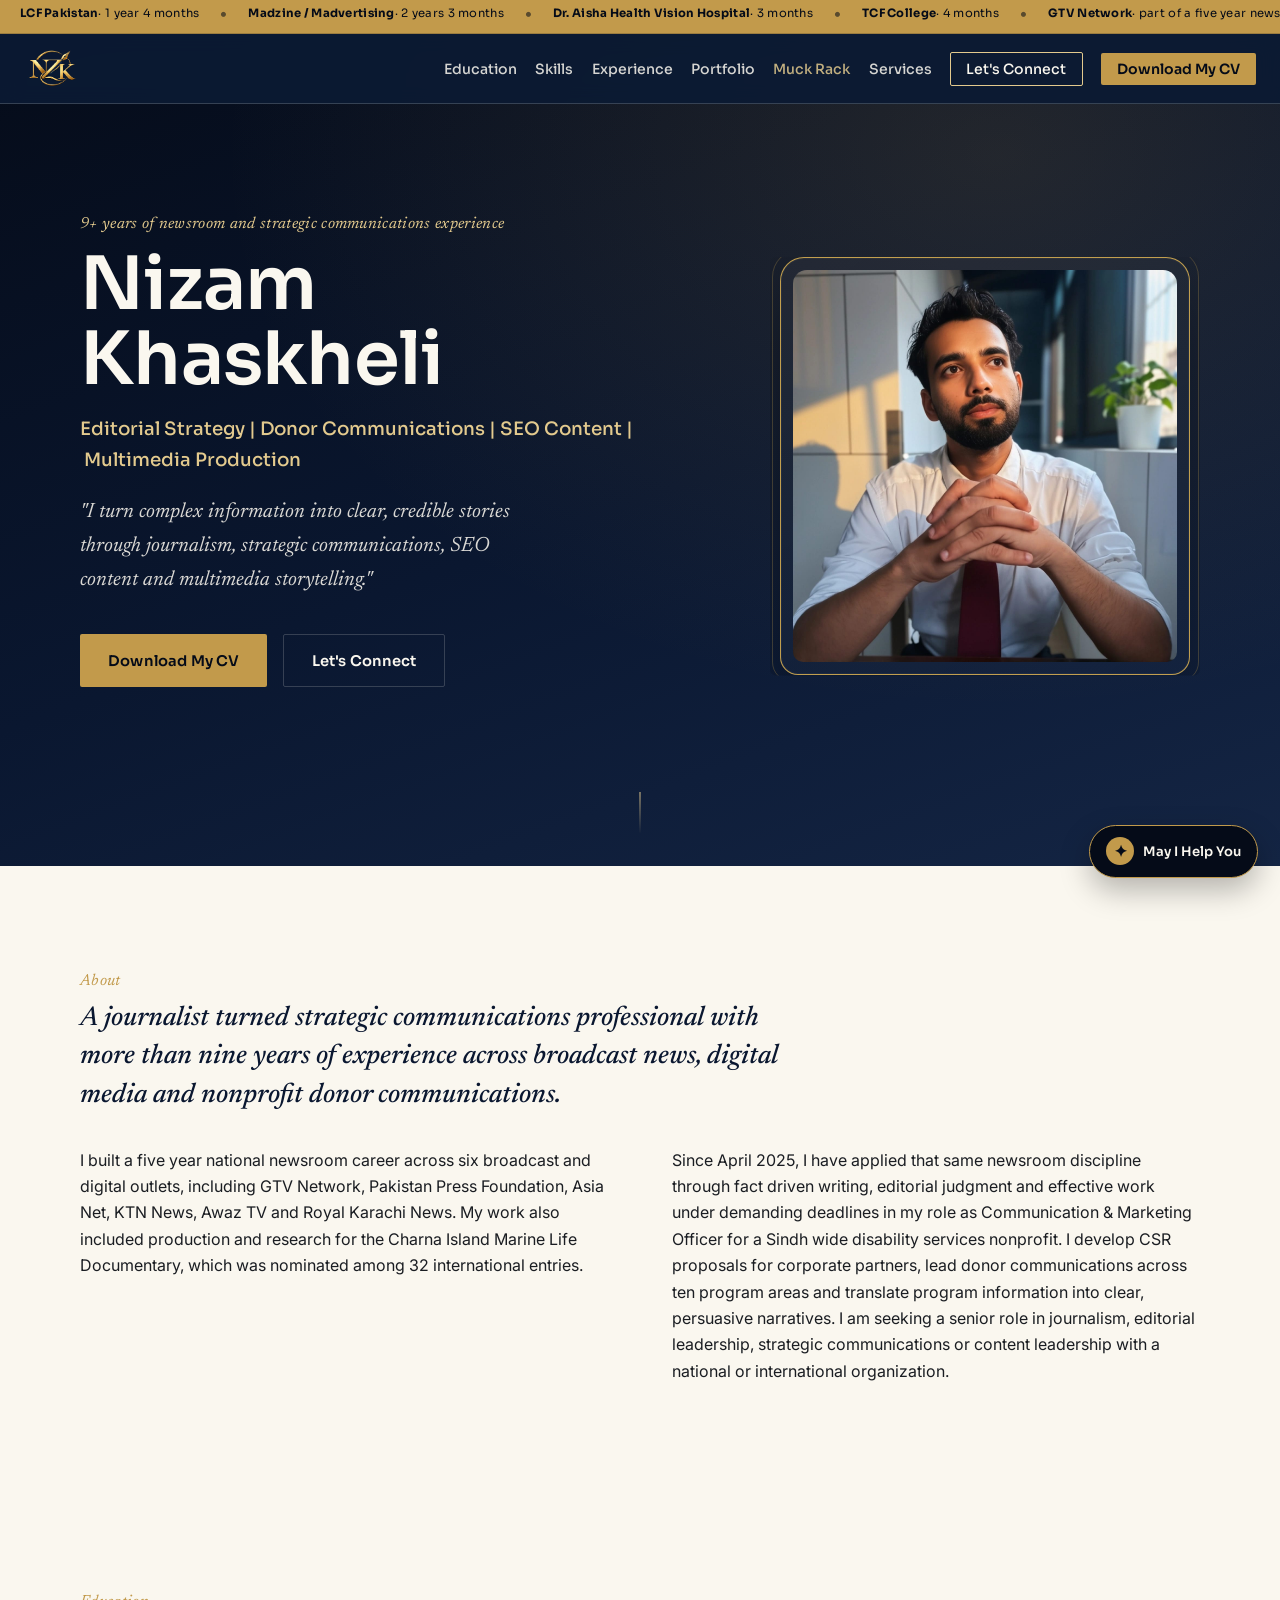
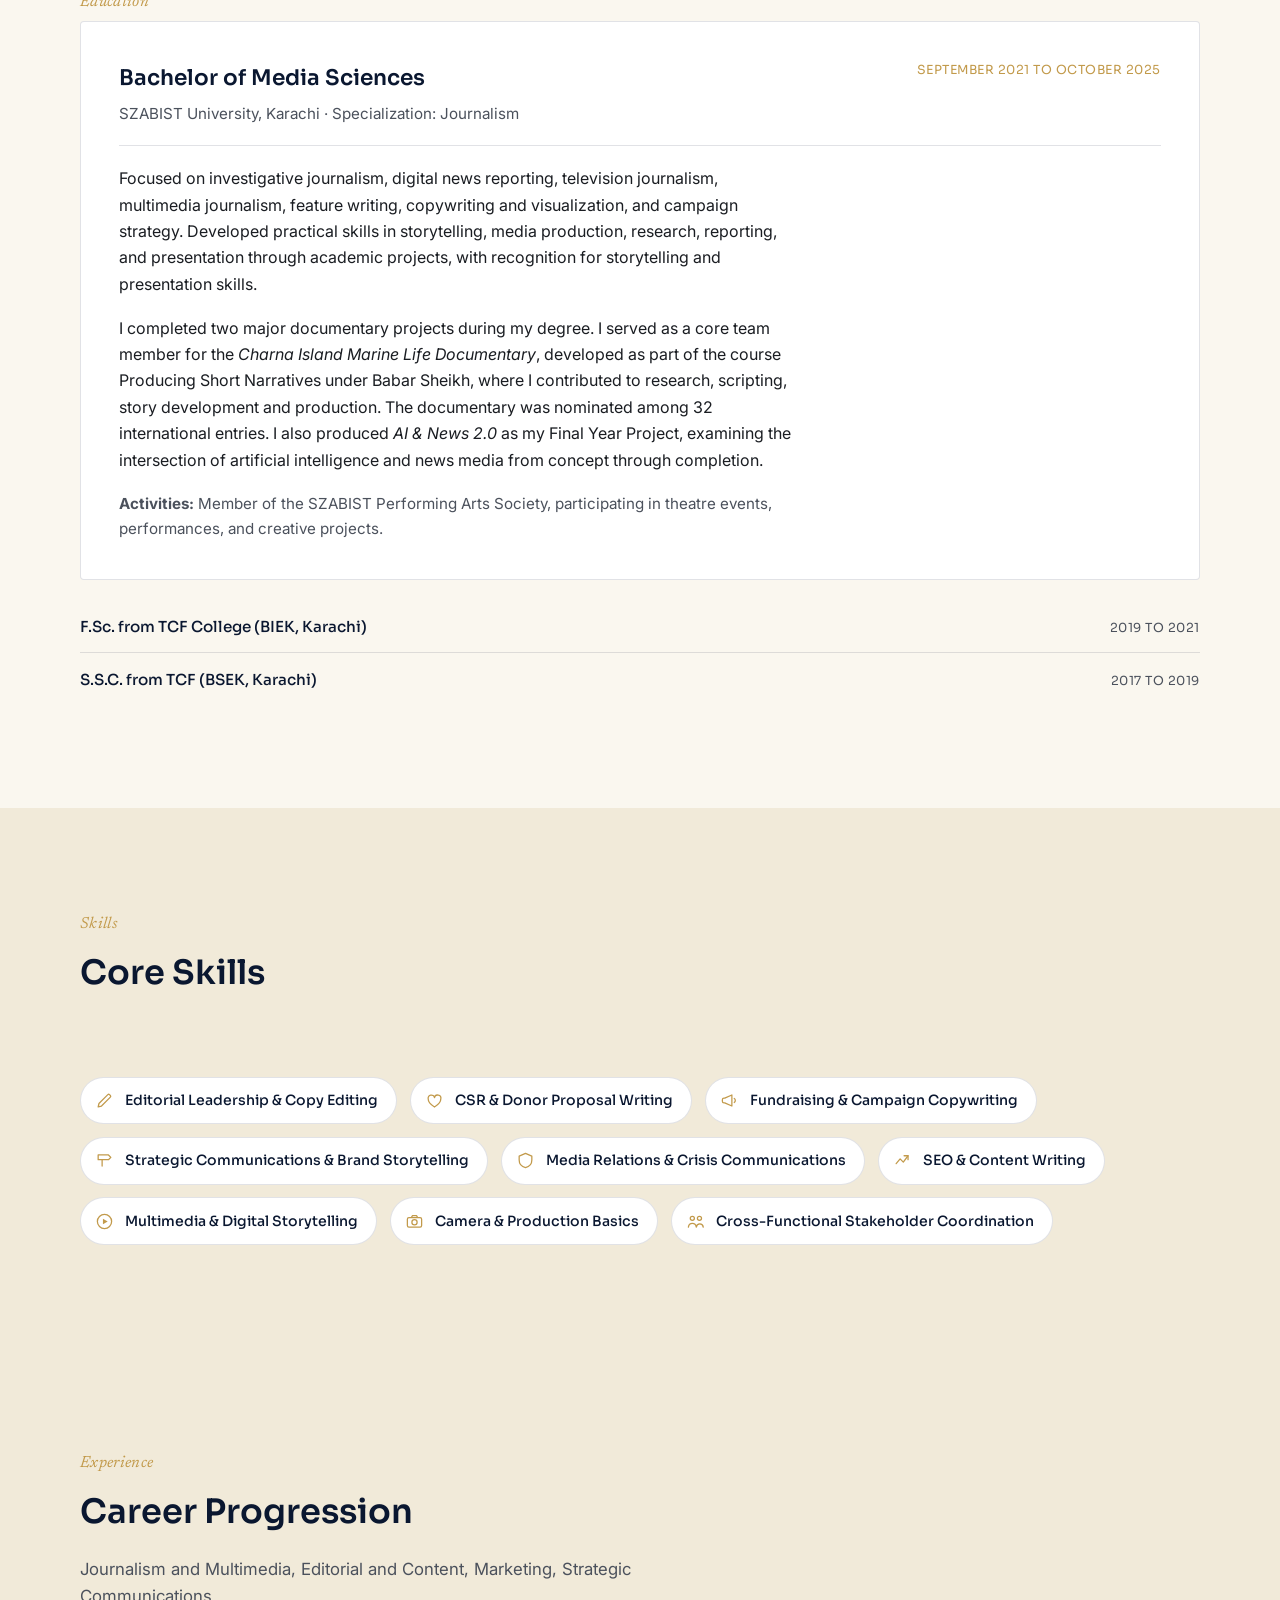
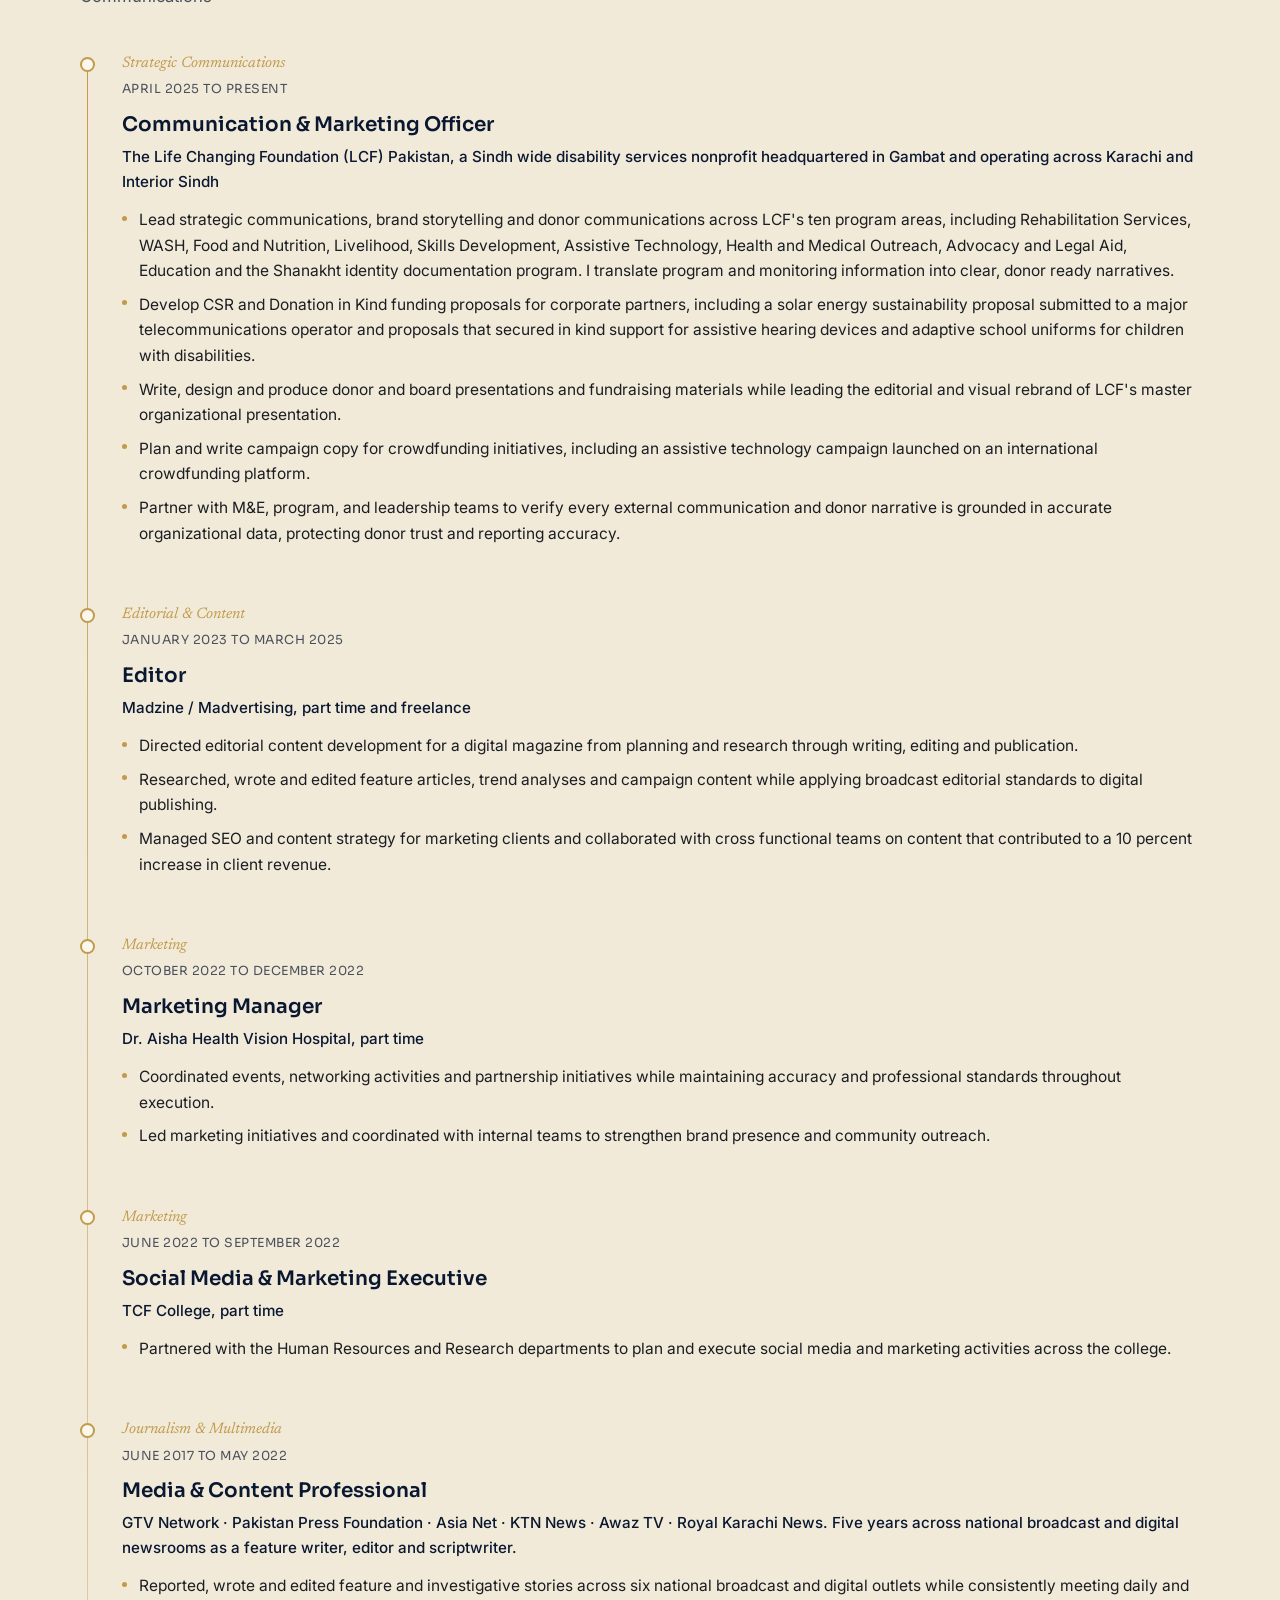
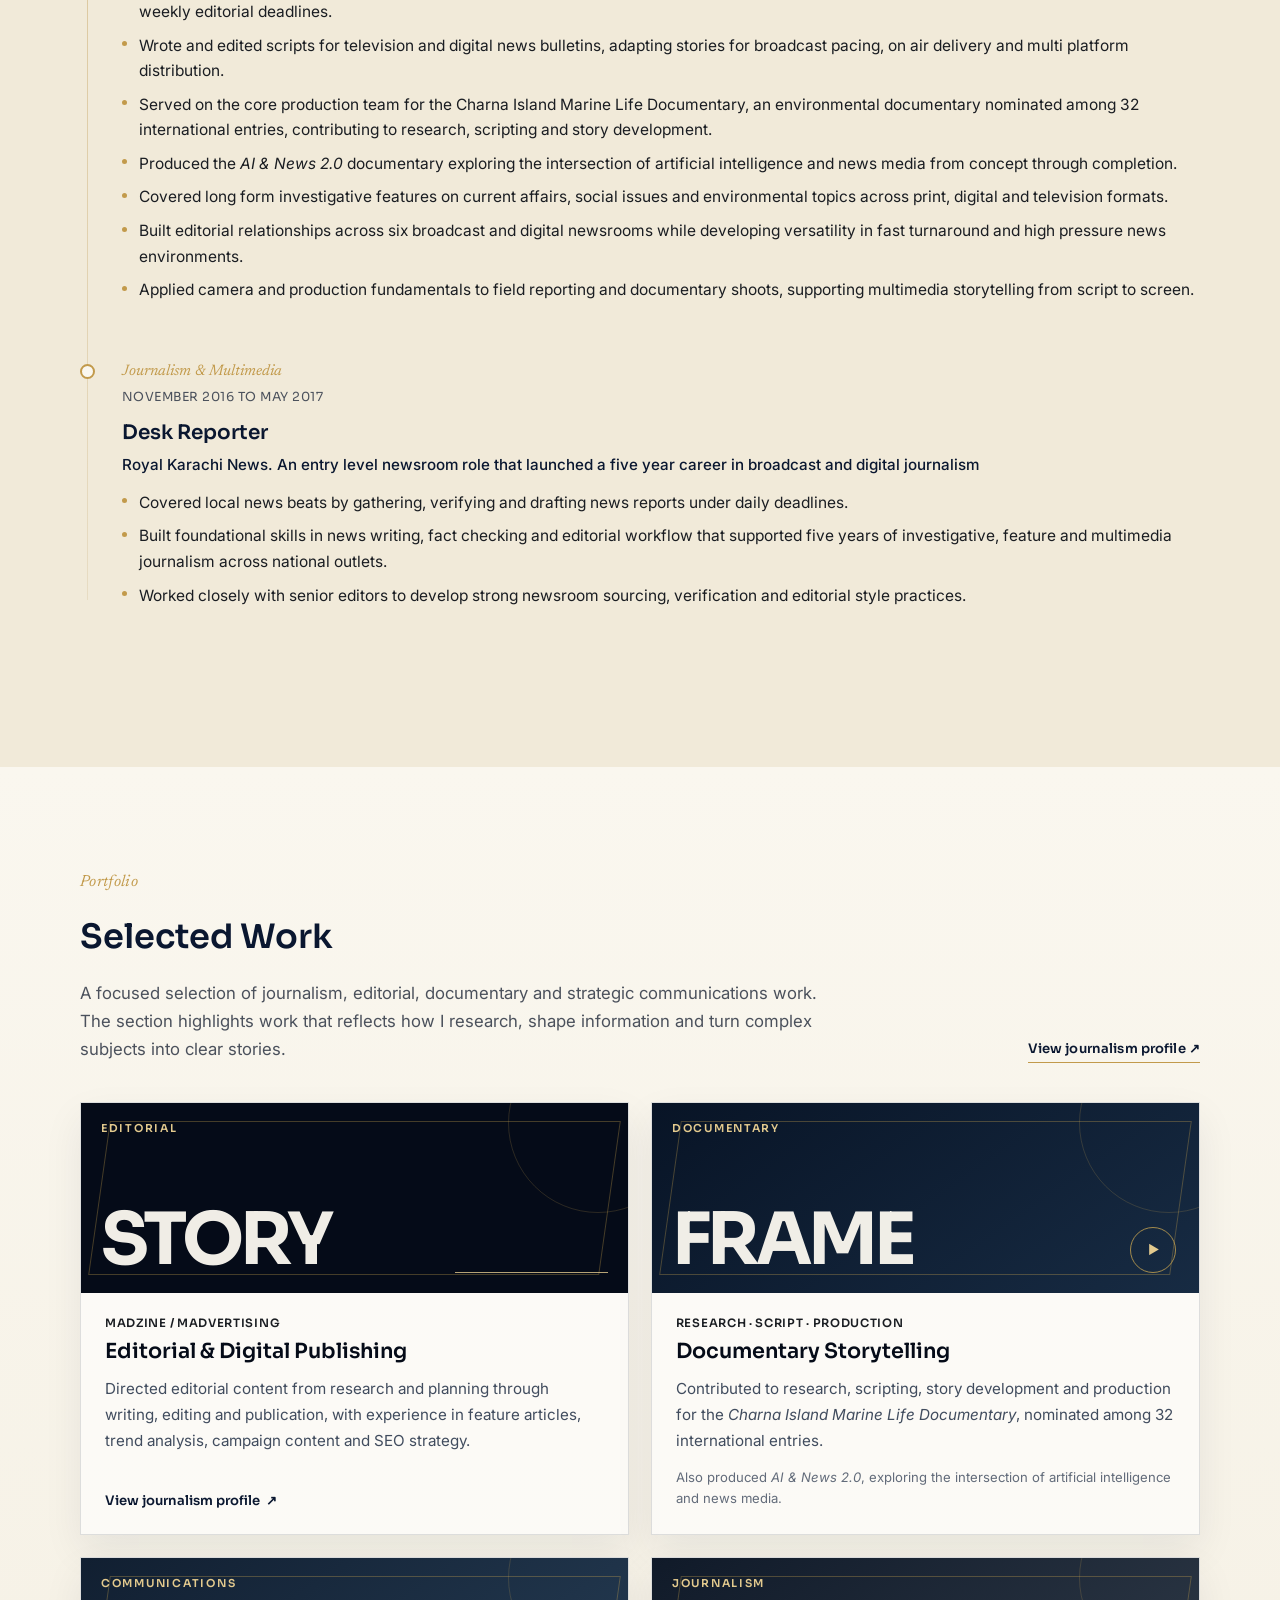
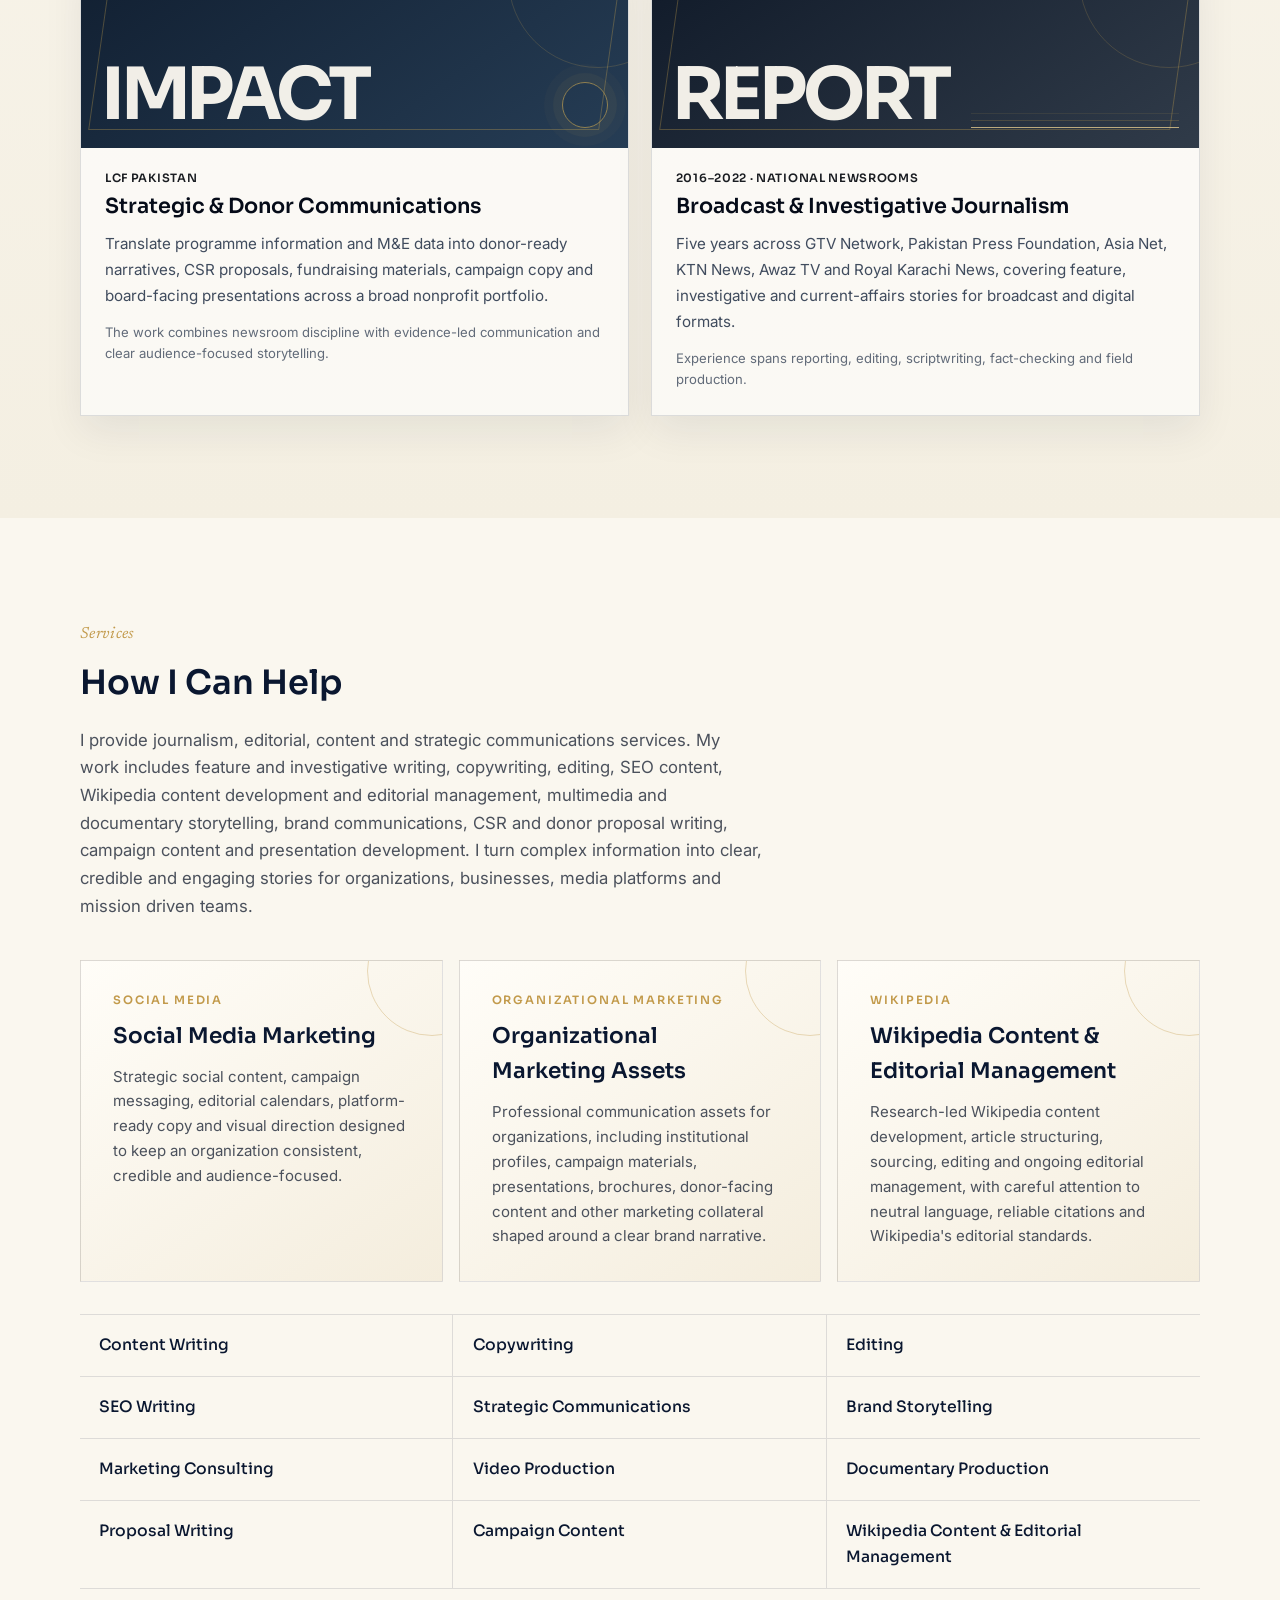
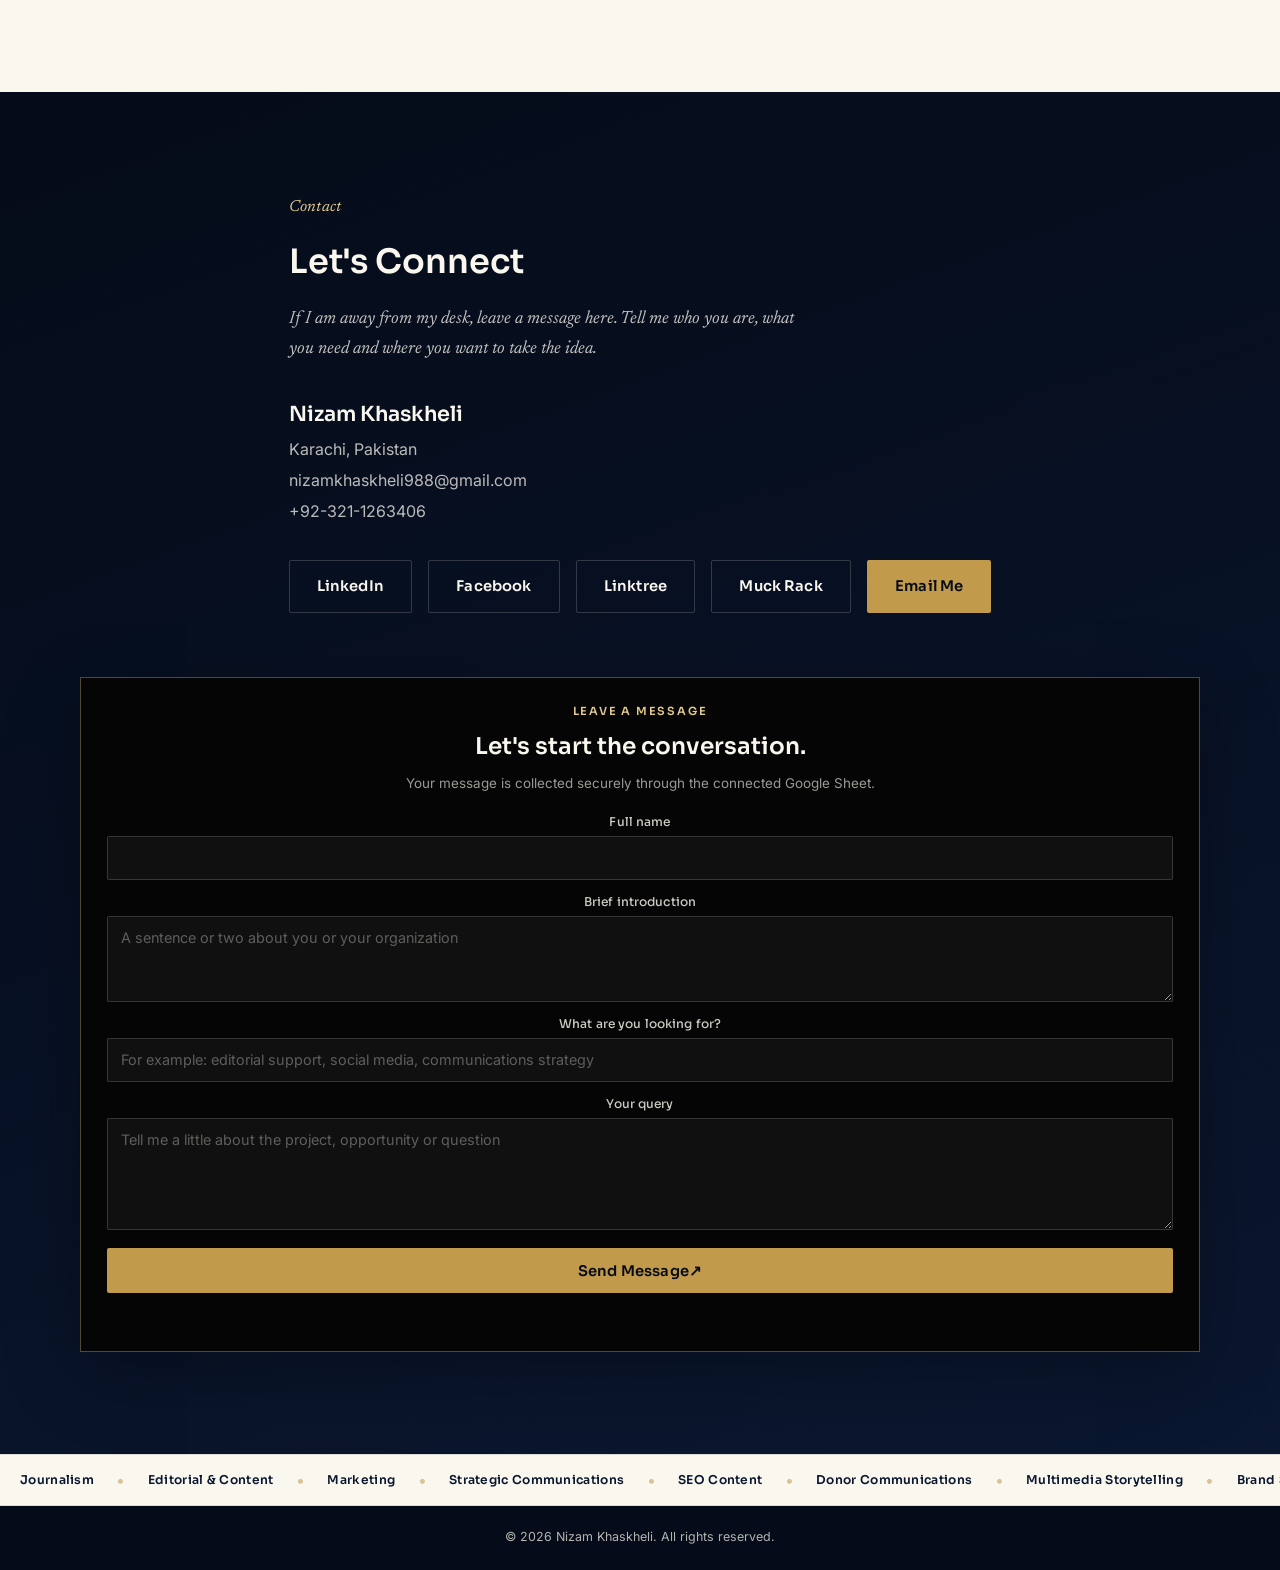
==== commit 2f13a71f: "Add files via upload" ====
--- a/index.html
+++ b/index.html
@@ -23,7 +23,15 @@
 <meta name="twitter:image" content="https://visit.nizamkhaskheli.workers.dev/assets/nizam-khaskheli.jpg">
 <link rel="icon" href="favicon.svg" type="image/svg+xml"> <link rel="preconnect" href="https://fonts.googleapis.com">
 <link rel="preconnect" href="https://fonts.gstatic.com" crossorigin>
-<link href="https://fonts.googleapis.com/css2?family=Sora:wght@400;500;600;700&family=Inter:wght@400;500;600&family=Newsreader:ital,wght@0,400;1,400;1,500&display=swap" rel="stylesheet"> <link rel="stylesheet" href="style.css"> <!-- Structured data: Person -->
+<link href="https://fonts.googleapis.com/css2?family=Sora:wght@400;500;600;700&family=Inter:wght@400;500;600&family=Newsreader:ital,wght@0,400;1,400;1,500&display=swap" rel="stylesheet"> <link rel="stylesheet" href="style.css">
+<!-- Google Analytics 4: replace G-XXXXXXXXXX with your Measurement ID. -->
+<script async src="https://www.googletagmanager.com/gtag/js?id=G-XXXXXXXXXX"></script>
+<script>
+  window.dataLayer = window.dataLayer || [];
+  function gtag(){dataLayer.push(arguments);}
+  gtag('js', new Date());
+  gtag('config', 'G-XXXXXXXXXX', { anonymize_ip: true });
+</script> <!-- Structured data: Person -->
 <script type="application/ld+json">
 { "@context": "https://schema.org", "@type": "Person", "name": "Nizam Khaskheli", "alternateName": "Nizam-Uddin Khaskheli", "jobTitle": "Communication & Marketing Officer", "description": "Karachi-based journalist, strategic communications professional and multimedia storyteller with 9+ years across broadcast news, digital media, editorial content and nonprofit donor communications.", "url": "https://visit.nizamkhaskheli.workers.dev/", "image": "https://visit.nizamkhaskheli.workers.dev/assets/nizam-khaskheli.jpg", "email": "mailto:nizamkhaskheli988@gmail.com", "telephone": "+92-321-1263406", "address": { "@type": "PostalAddress", "addressLocality": "Karachi", "addressCountry": "PK" }, "worksFor": { "@type": "Organization", "name": "The Life Changing Foundation (LCF) Pakistan" }, "alumniOf": { "@type": "CollegeOrUniversity", "name": "SZABIST University, Karachi" }, "knowsAbout": [ "Investigative Journalism", "Broadcast News Reporting", "Documentary Production", "Editorial Leadership", "CSR & Donor Proposal Writing", "Strategic Communications", "Brand Storytelling", "SEO & Content Writing", "Advocacy Communications", "Donor Communications", "Multimedia Storytelling" ], "sameAs": [ "https://www.linkedin.com/in/nizam-uddin-a80105393/", "https://www.facebook.com/people/Nizam-Khaskheli/pfbid02JHVqVkU1X79TqSRb5tmzg2qRRCMNdY21jjFmo4Lgp6rfTdWKMhmAxt5phXQ5WW2fl/", "https://linktr.ee/nizamkhaskheli_" ]
 }
@@ -147,12 +155,12 @@
 <div class="ai-guide" id="aiGuide">
   <button class="ai-guide__toggle" id="aiGuideToggle" type="button" aria-expanded="false" aria-controls="aiGuidePanel">
     <span class="ai-guide__orb" aria-hidden="true">✦</span>
-    <span class="ai-guide__label">AI Guide</span>
+    <span class="ai-guide__label">May I Help You</span>
   </button>
   <section class="ai-guide__panel" id="aiGuidePanel" aria-label="Instant website guide">
     <div class="ai-guide__head">
       <div><p class="ai-guide__eyebrow">INSTANT GUIDE</p><h2>How can I help?</h2></div>
-      <button class="ai-guide__close" id="aiGuideClose" type="button" aria-label="Close AI Guide">×</button>
+      <button class="ai-guide__close" id="aiGuideClose" type="button" aria-label="Close May I Help You">×</button>
     </div>
     <div class="ai-guide__messages" id="aiGuideMessages" aria-live="polite">
       <div class="ai-guide__message ai-guide__message--bot">Hi. I can guide you through Nizam's services, selected work, journalism profile, availability and contact options.</div>
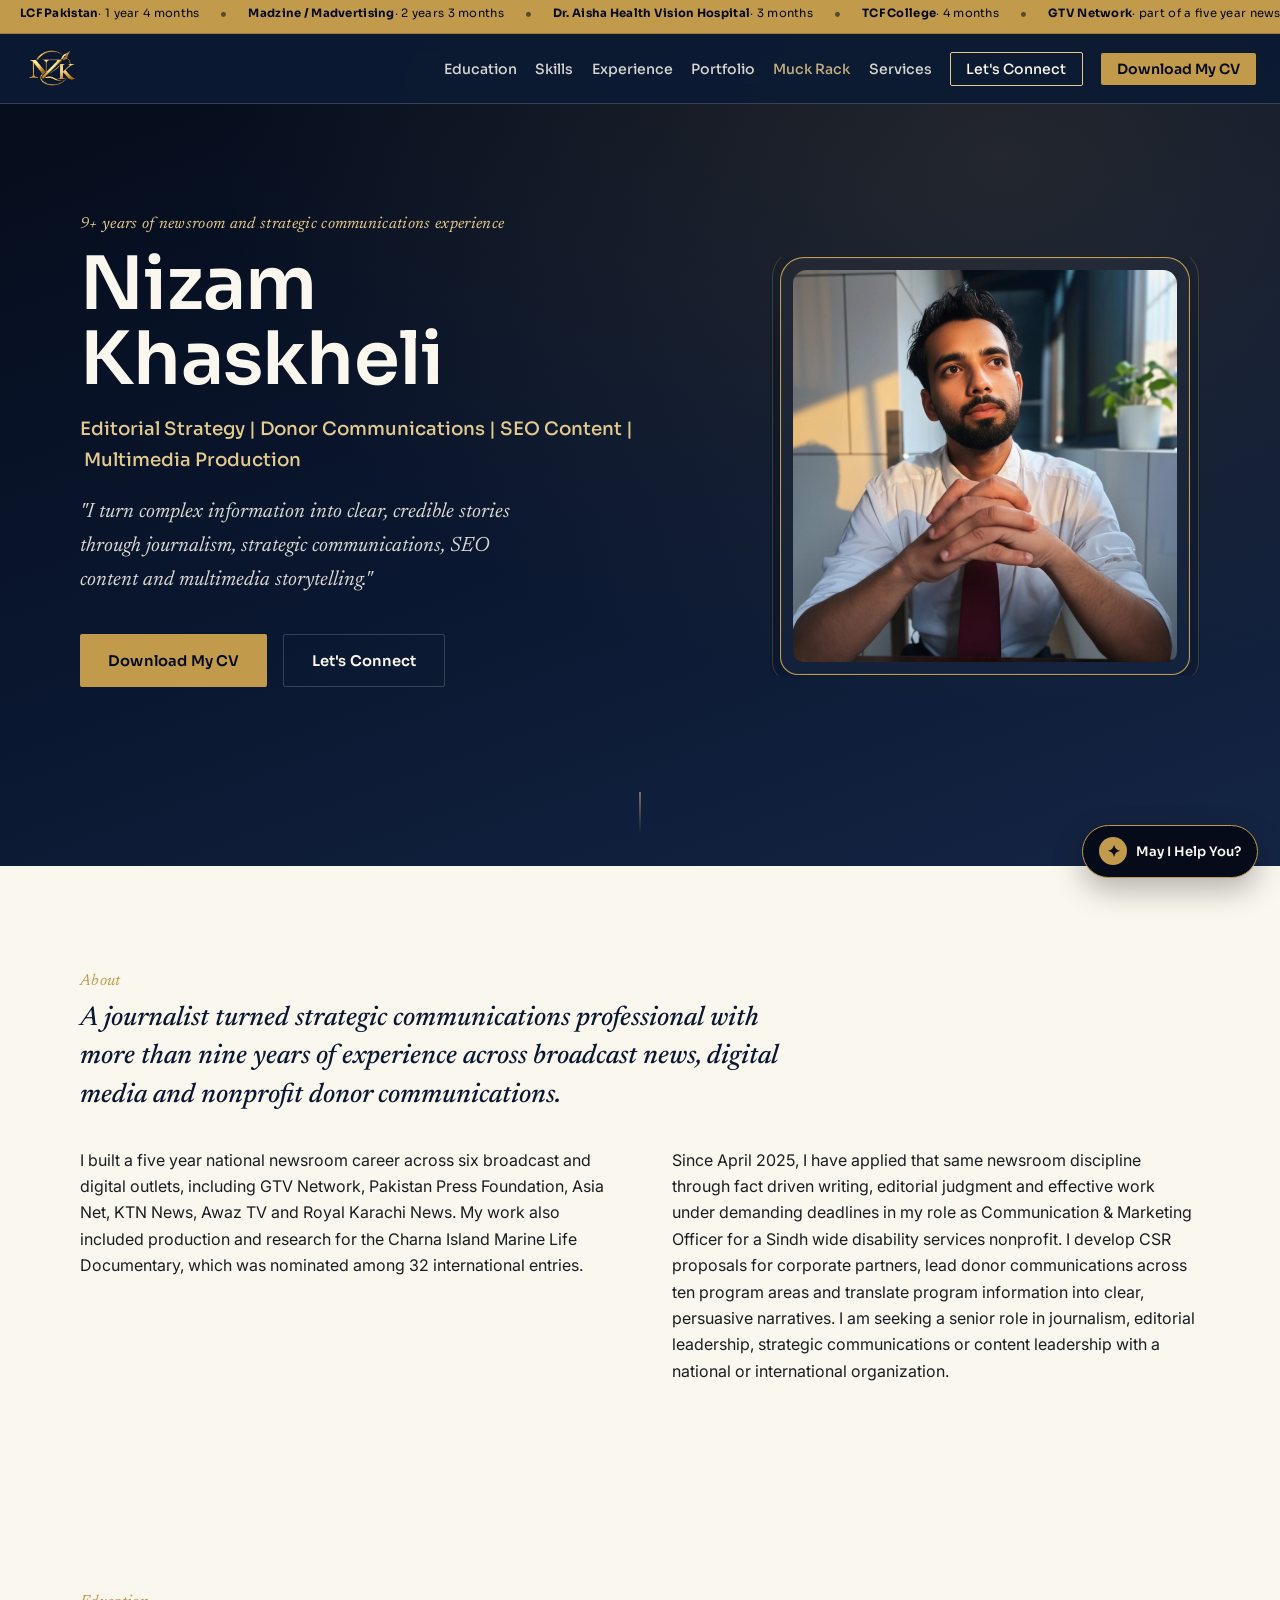
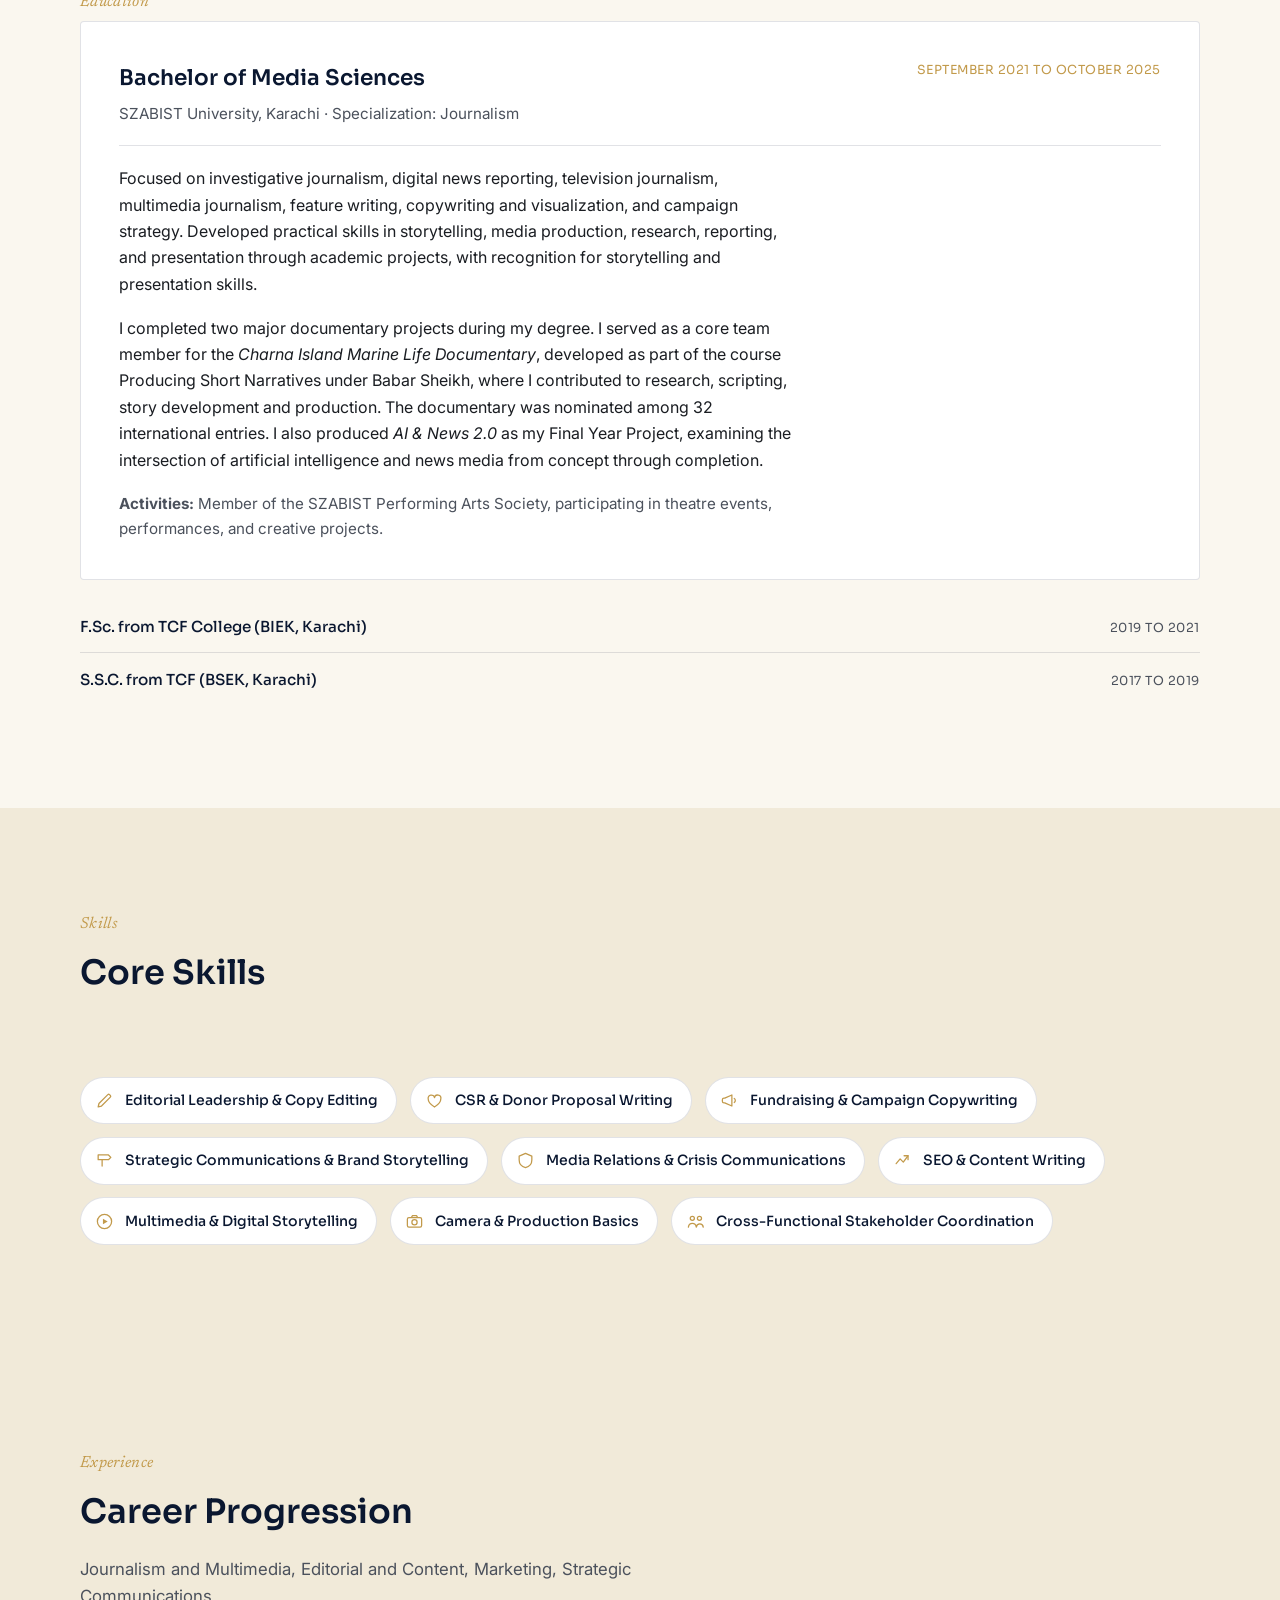
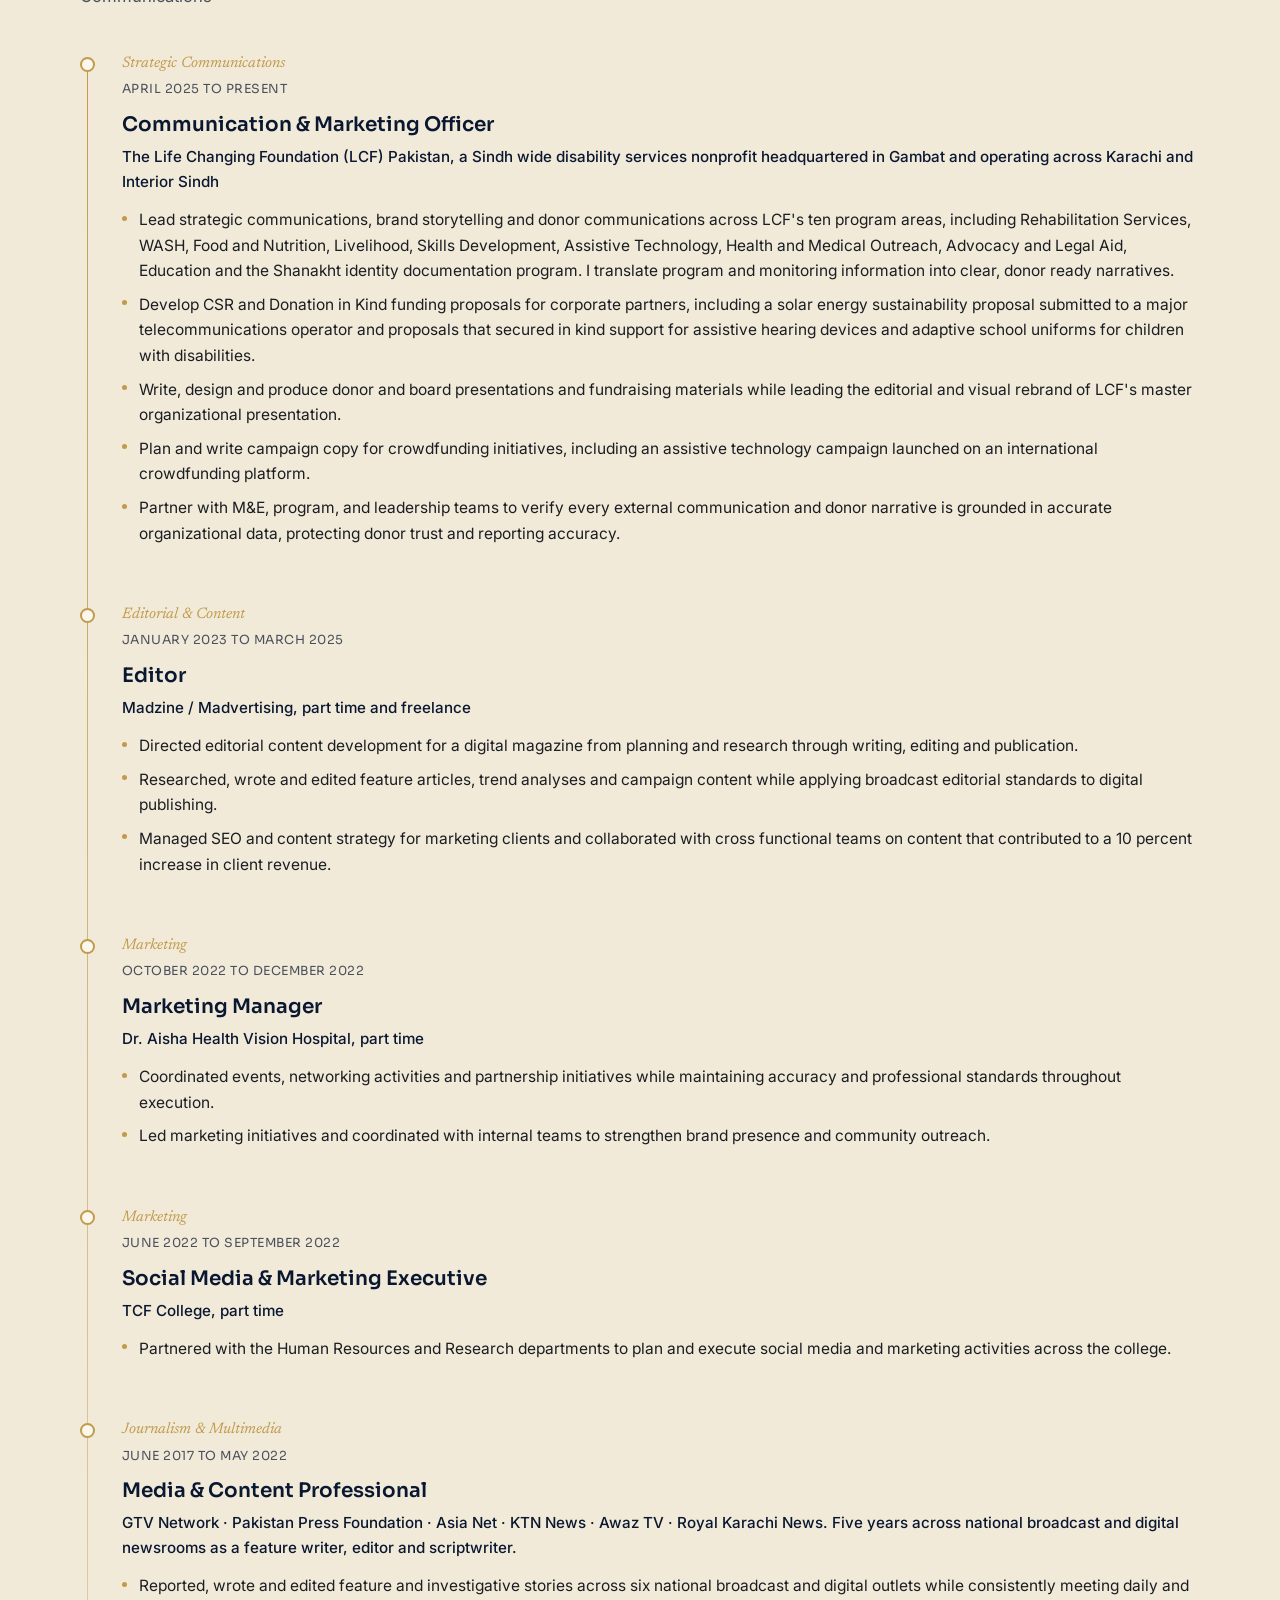
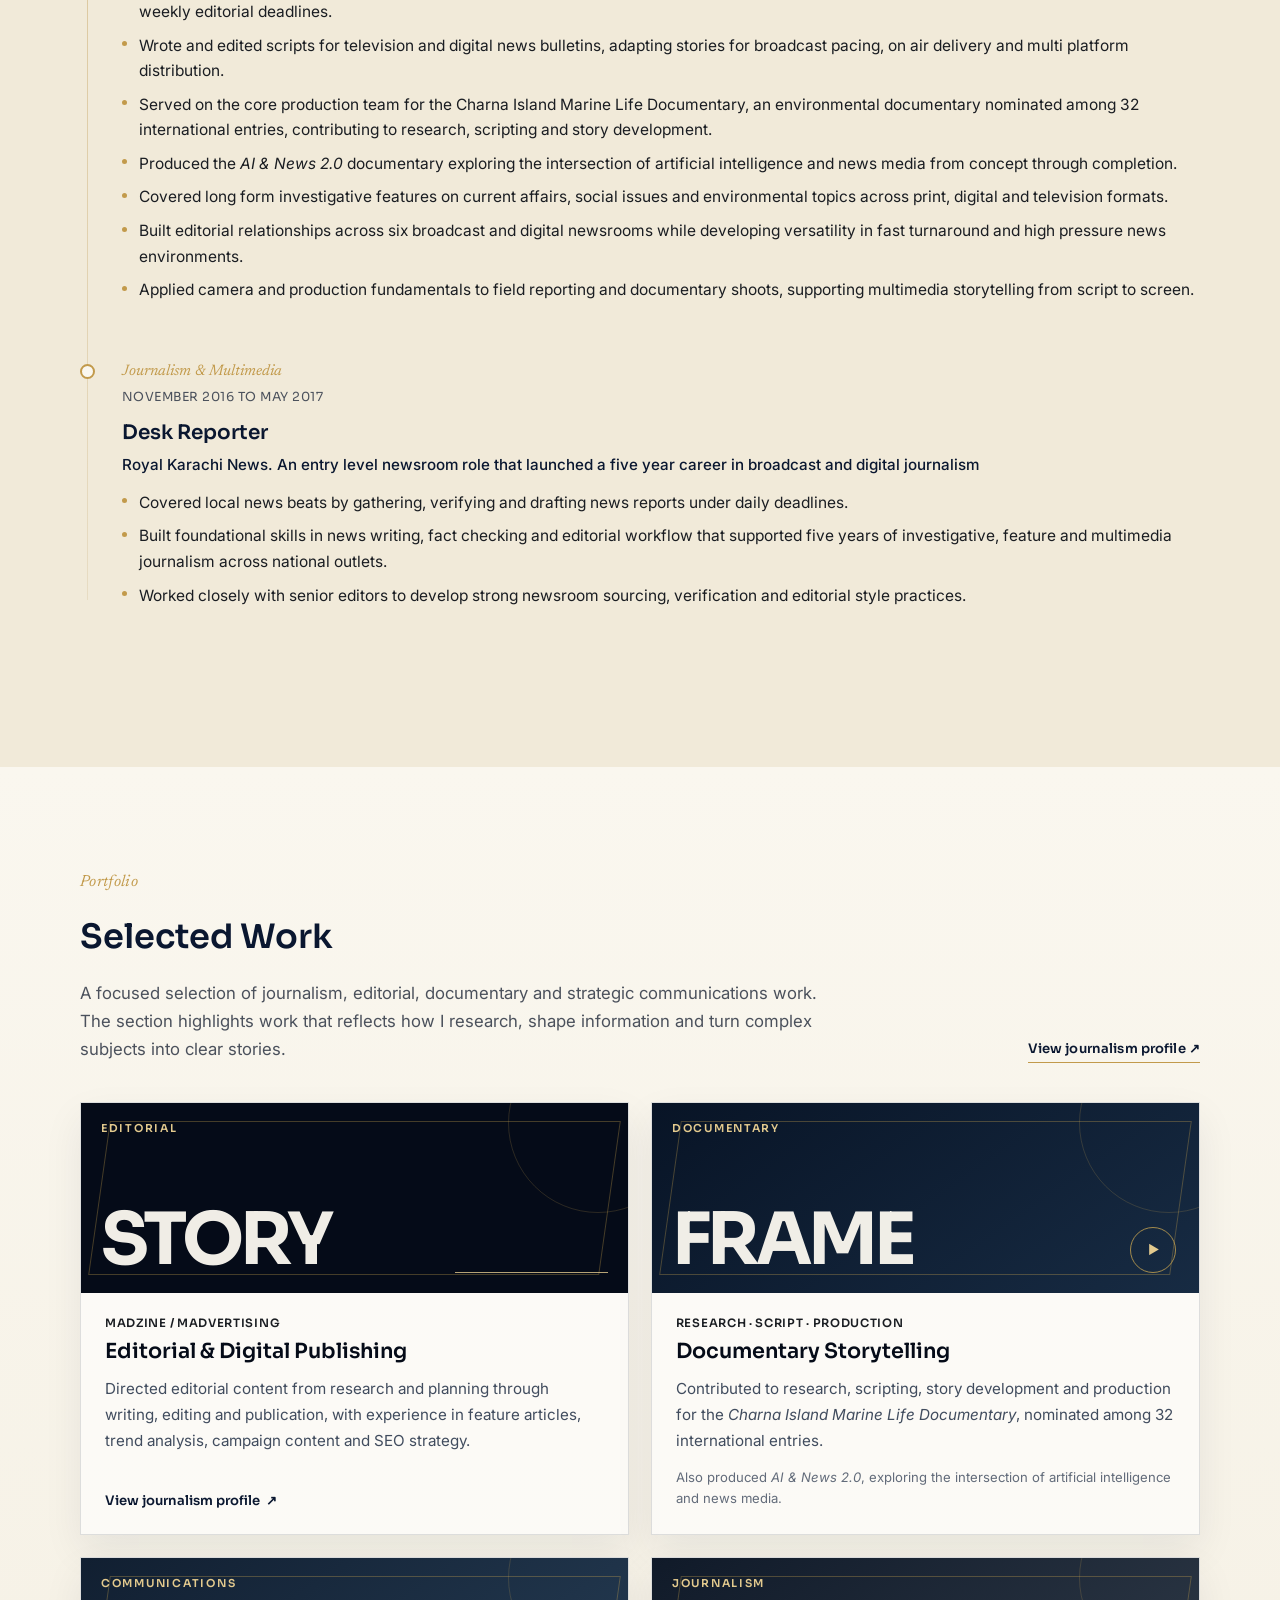
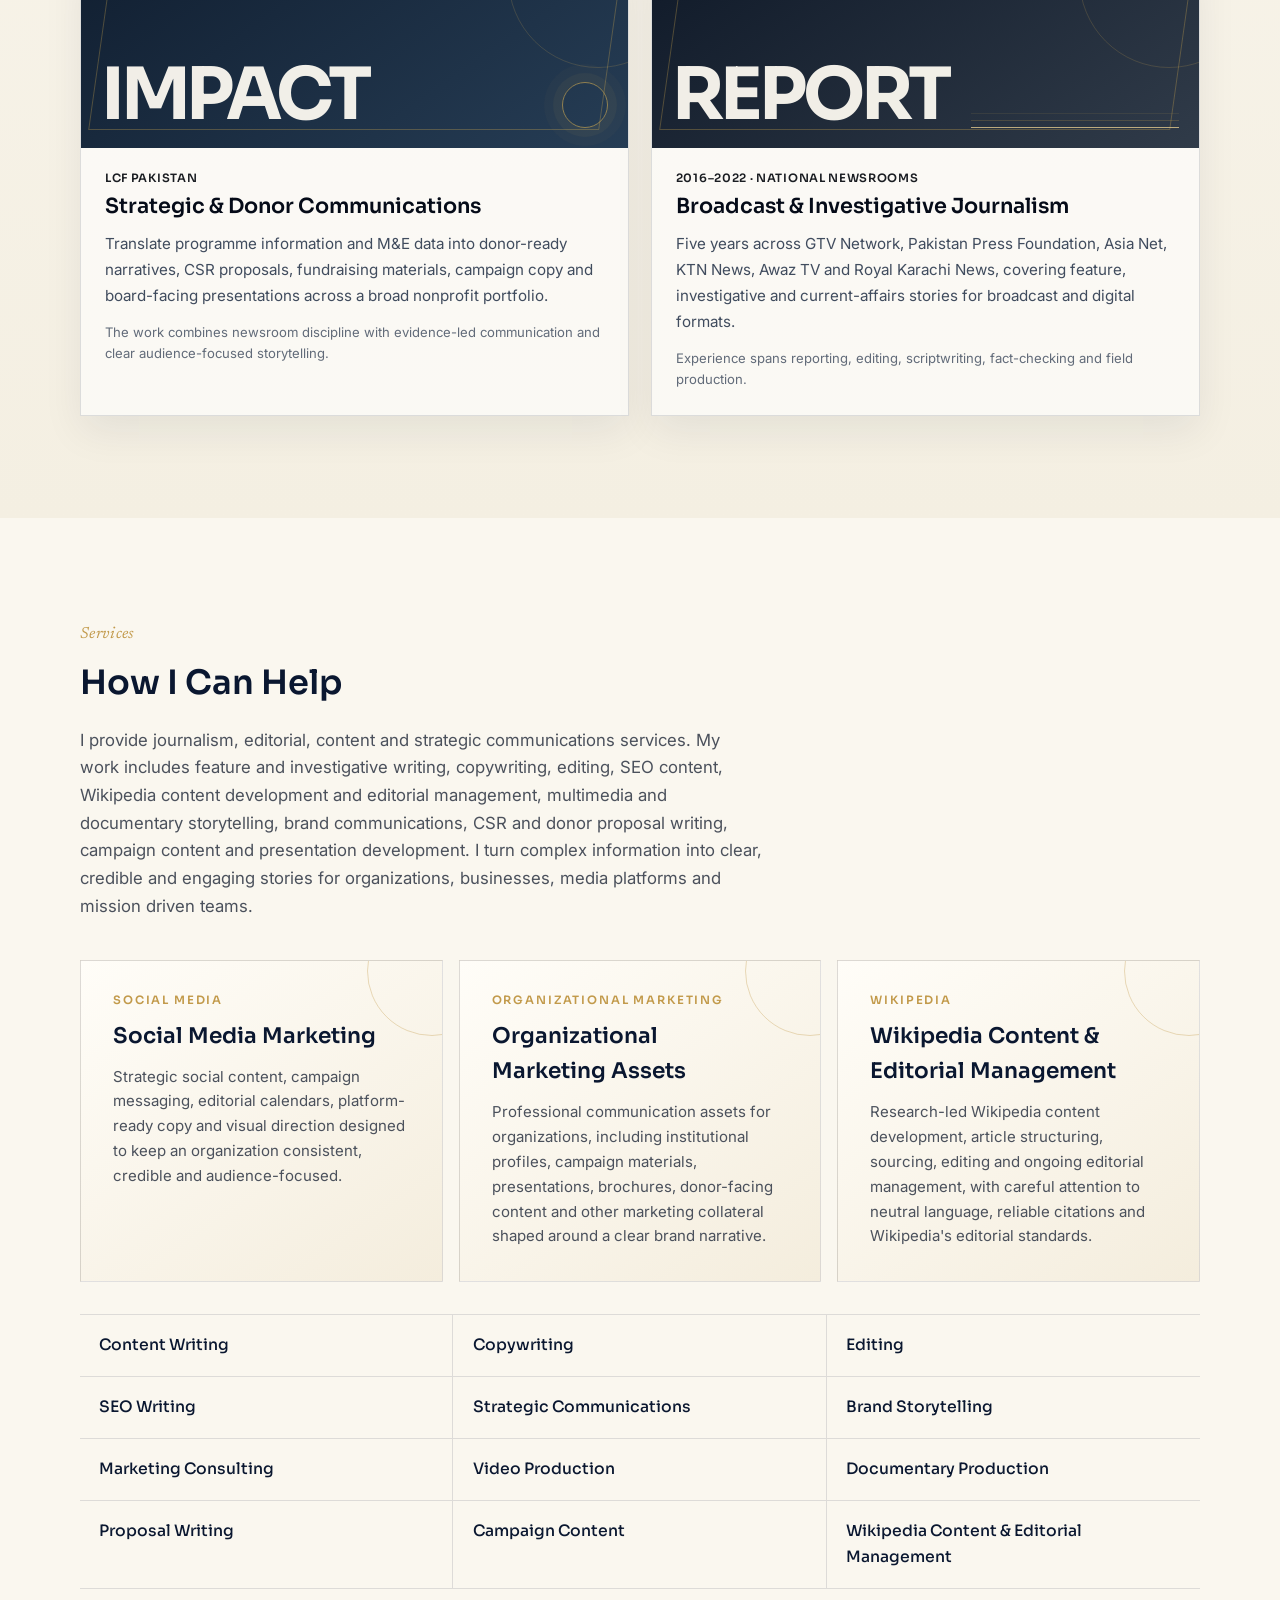
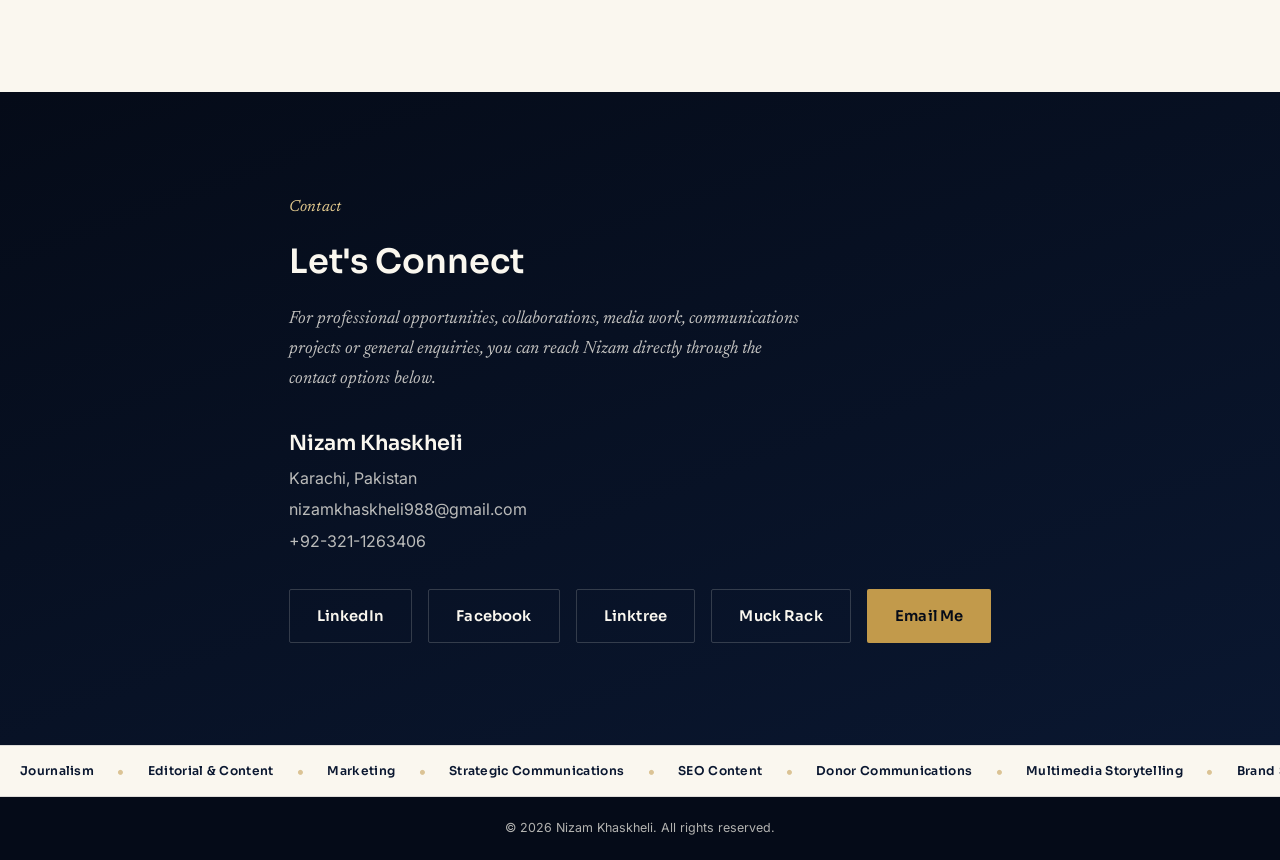
==== commit f2b50623: "Add files via upload" ====
--- a/index.html
+++ b/index.html
@@ -23,15 +23,7 @@
 <meta name="twitter:image" content="https://visit.nizamkhaskheli.workers.dev/assets/nizam-khaskheli.jpg">
 <link rel="icon" href="favicon.svg" type="image/svg+xml"> <link rel="preconnect" href="https://fonts.googleapis.com">
 <link rel="preconnect" href="https://fonts.gstatic.com" crossorigin>
-<link href="https://fonts.googleapis.com/css2?family=Sora:wght@400;500;600;700&family=Inter:wght@400;500;600&family=Newsreader:ital,wght@0,400;1,400;1,500&display=swap" rel="stylesheet"> <link rel="stylesheet" href="style.css">
-<!-- Google Analytics 4: replace G-XXXXXXXXXX with your Measurement ID. -->
-<script async src="https://www.googletagmanager.com/gtag/js?id=G-XXXXXXXXXX"></script>
-<script>
-  window.dataLayer = window.dataLayer || [];
-  function gtag(){dataLayer.push(arguments);}
-  gtag('js', new Date());
-  gtag('config', 'G-XXXXXXXXXX', { anonymize_ip: true });
-</script> <!-- Structured data: Person -->
+<link href="https://fonts.googleapis.com/css2?family=Sora:wght@400;500;600;700&family=Inter:wght@400;500;600&family=Newsreader:ital,wght@0,400;1,400;1,500&display=swap" rel="stylesheet"> <link rel="stylesheet" href="style.css"> <!-- Structured data: Person -->
 <script type="application/ld+json">
 { "@context": "https://schema.org", "@type": "Person", "name": "Nizam Khaskheli", "alternateName": "Nizam-Uddin Khaskheli", "jobTitle": "Communication & Marketing Officer", "description": "Karachi-based journalist, strategic communications professional and multimedia storyteller with 9+ years across broadcast news, digital media, editorial content and nonprofit donor communications.", "url": "https://visit.nizamkhaskheli.workers.dev/", "image": "https://visit.nizamkhaskheli.workers.dev/assets/nizam-khaskheli.jpg", "email": "mailto:nizamkhaskheli988@gmail.com", "telephone": "+92-321-1263406", "address": { "@type": "PostalAddress", "addressLocality": "Karachi", "addressCountry": "PK" }, "worksFor": { "@type": "Organization", "name": "The Life Changing Foundation (LCF) Pakistan" }, "alumniOf": { "@type": "CollegeOrUniversity", "name": "SZABIST University, Karachi" }, "knowsAbout": [ "Investigative Journalism", "Broadcast News Reporting", "Documentary Production", "Editorial Leadership", "CSR & Donor Proposal Writing", "Strategic Communications", "Brand Storytelling", "SEO & Content Writing", "Advocacy Communications", "Donor Communications", "Multimedia Storytelling" ], "sameAs": [ "https://www.linkedin.com/in/nizam-uddin-a80105393/", "https://www.facebook.com/people/Nizam-Khaskheli/pfbid02JHVqVkU1X79TqSRb5tmzg2qRRCMNdY21jjFmo4Lgp6rfTdWKMhmAxt5phXQ5WW2fl/", "https://linktr.ee/nizamkhaskheli_" ]
 }
@@ -125,45 +117,29 @@
     <div class="contact__intro">
       <p class="eyebrow eyebrow--light">Contact</p>
       <h2 class="section__title section__title--light">Let's Connect</h2>
-      <p class="contact__lead">If I am away from my desk, leave a message here. Tell me who you are, what you need and where you want to take the idea.</p>
+      <p class="contact__lead">For professional opportunities, collaborations, media work, communications projects or general enquiries, you can reach Nizam directly through the contact options below.</p>
       <p class="contact__name">Nizam Khaskheli</p>
       <p class="contact__meta">Karachi, Pakistan</p>
       <p class="contact__meta"><a href="mailto:nizamkhaskheli988@gmail.com">nizamkhaskheli988@gmail.com</a></p>
       <p class="contact__meta"><a href="tel:+923211263406">+92-321-1263406</a></p>
       <div class="contact__buttons"> <a href="https://www.linkedin.com/in/nizam-uddin-a80105393/" target="_blank" rel="noopener noreferrer" class="btn btn--outline-light">LinkedIn</a> <a href="https://www.facebook.com/people/Nizam-Khaskheli/pfbid02JHVqVkU1X79TqSRb5tmzg2qRRCMNdY21jjFmo4Lgp6rfTdWKMhmAxt5phXQ5WW2fl/" target="_blank" rel="noopener noreferrer" class="btn btn--outline-light">Facebook</a> <a href="https://linktr.ee/nizamkhaskheli_" target="_blank" rel="noopener noreferrer" class="btn btn--outline-light">Linktree</a> <a href="https://muckrack.com/nizam-khaskheli" target="_blank" rel="noopener noreferrer" class="btn btn--outline-light">Muck Rack</a> <a href="mailto:nizamkhaskheli988@gmail.com" class="btn btn--gold">Email Me</a> </div>
     </div>
-    <div class="contact-form-wrap" data-reveal>
-      <div class="contact-form-card">
-        <div class="contact-form-card__head"><p class="contact-form-card__eyebrow">LEAVE A MESSAGE</p><h3>Let's start the conversation.</h3><p>Your message is collected securely through the connected Google Sheet.</p></div>
-        <form id="contactForm" class="contact-form" action="YOUR_GOOGLE_APPS_SCRIPT_WEB_APP_URL" method="POST" target="contactSubmitFrame">
-          <input type="hidden" name="source" value="Nizam Khaskheli Portfolio Website">
-          <label>Full name<input type="text" name="name" autocomplete="name" required></label>
-          <label>Brief introduction<textarea name="intro" rows="3" placeholder="A sentence or two about you or your organization" required></textarea></label>
-          <label>What are you looking for?<input type="text" name="looking_for" placeholder="For example: editorial support, social media, communications strategy" required></label>
-          <label>Your query<textarea name="query" rows="5" placeholder="Tell me a little about the project, opportunity or question" required></textarea></label>
-          <div class="contact-form__honeypot" aria-hidden="true"><label>Leave this field empty<input type="text" name="website" tabindex="-1" autocomplete="off"></label></div>
-          <button type="submit" class="btn btn--gold contact-form__submit">Send Message <span aria-hidden="true">↗</span></button>
-          <p class="contact-form__status" id="contactStatus" role="status" aria-live="polite"></p>
-        </form>
-        <iframe name="contactSubmitFrame" id="contactSubmitFrame" title="Form submission" class="contact-form__frame" aria-hidden="true"></iframe>
-      </div>
-    </div>
   </div>
-</section> </main>
+</section></main>
 
 <!-- ============ FIXED AI GUIDE ============ -->
 <div class="ai-guide" id="aiGuide">
   <button class="ai-guide__toggle" id="aiGuideToggle" type="button" aria-expanded="false" aria-controls="aiGuidePanel">
     <span class="ai-guide__orb" aria-hidden="true">✦</span>
-    <span class="ai-guide__label">May I Help You</span>
+    <span class="ai-guide__label">May I Help You?</span>
   </button>
   <section class="ai-guide__panel" id="aiGuidePanel" aria-label="Instant website guide">
     <div class="ai-guide__head">
-      <div><p class="ai-guide__eyebrow">INSTANT GUIDE</p><h2>How can I help?</h2></div>
+      <div><p class="ai-guide__eyebrow">INSTANT GUIDE</p><h2>May I Help You?</h2></div>
       <button class="ai-guide__close" id="aiGuideClose" type="button" aria-label="Close May I Help You">×</button>
     </div>
     <div class="ai-guide__messages" id="aiGuideMessages" aria-live="polite">
-      <div class="ai-guide__message ai-guide__message--bot">Hi. I can guide you through Nizam's services, selected work, journalism profile, availability and contact options.</div>
+      <div class="ai-guide__message ai-guide__message--bot">Hi. I can guide you through Nizam's professional work, services, selected work and contact options. You can also ask me in Roman Urdu.</div>
     </div>
     <div class="ai-guide__quick" aria-label="Quick questions">
       <button type="button" data-guide="services">Services</button>
@@ -175,7 +151,7 @@
       <input id="aiGuideInput" type="text" autocomplete="off" placeholder="Type your question…" aria-label="Ask the instant guide">
       <button type="submit" aria-label="Send question">↗</button>
     </form>
-    <p class="ai-guide__note">Instant guidance from this website. For a detailed request, use the contact form below.</p>
+    <p class="ai-guide__note">Ask in English or Roman Urdu. I can explain Nizam's work, services and direct contact options.</p>
   </section>
 </div>
 
@@ -253,23 +229,6 @@
     revealItems.forEach((item) => item.classList.add('is-visible'));
   }
 
-  // Contact form confirmation. The actual Sheet endpoint is configured in the form action.
-  const form = document.getElementById('contactForm');
-  const status = document.getElementById('contactStatus');
-  if (form && status) {
-    form.addEventListener('submit', () => {
-      const honeypot = form.querySelector('[name="website"]');
-      if (honeypot && honeypot.value) return;
-      status.textContent = 'We have got your back. Hold on a little while — your message is on its way.';
-      const submit = form.querySelector('.contact-form__submit');
-      if (submit) submit.disabled = true;
-      window.setTimeout(() => {
-        form.reset();
-        if (submit) submit.disabled = false;
-      }, 1400);
-    });
-  }
-
   // Fixed on-site AI-style guide. It does not require an API key or expose private credentials.
   const guide = document.getElementById('aiGuide');
   const guideToggle = document.getElementById('aiGuideToggle');
@@ -278,24 +237,50 @@
   const guideForm = document.getElementById('aiGuideForm');
   const guideInput = document.getElementById('aiGuideInput');
 
+  const contactDetails = {
+    phone: '+92-321-1263406',
+    email: 'nizamkhaskheli988@gmail.com',
+    linkedin: 'https://www.linkedin.com/in/nizam-uddin-a80105393/',
+    facebook: 'https://www.facebook.com/people/Nizam-Khaskheli/pfbid02JHVqVkU1X79TqSRb5tmzg2qRRCMNdY21jjFmo4Lgp6rfTdWKMhmAxt5phXQ5WW2fl/',
+    muckrack: 'https://muckrack.com/nizam-khaskheli'
+  };
+
   const answers = {
     services: 'Nizam provides journalism and editorial services, SEO and content writing, strategic communications, donor and CSR communications, social media marketing, organizational marketing assets, multimedia and documentary production, campaign content, and Wikipedia content and editorial management.',
     portfolio: 'Selected work covers editorial and digital publishing, documentary storytelling, strategic and donor communications for LCF Pakistan, and a five-year newsroom career across GTV Network, Pakistan Press Foundation, Asia Net, KTN News, Awaz TV and Royal Karachi News.',
-    availability: 'For availability or a project discussion, use the contact form below. Share what you need, your organization or background, and your query so the request can be reviewed properly.',
-    contact: 'Use the contact form near the bottom of the site. You can also use the direct email and social links in the Contact section.',
-    muck: 'Nizam\'s journalism work and journalist profile are available on Muck Rack. Use the Muck Rack button in the header to open the profile.',
+    availability: 'Nizam is open to professional opportunities, collaborations and suitable journalism, editorial, communications, marketing and content projects. For a direct discussion, use the email or phone number below.',
+    contact: `You can contact Nizam directly:\nPhone: ${contactDetails.phone}\nEmail: ${contactDetails.email}\nLinkedIn: ${contactDetails.linkedin}\nFacebook: ${contactDetails.facebook}`,
+    muck: `Nizam's journalism profile and selected published work are available on Muck Rack: ${contactDetails.muckrack}`,
     wikipedia: 'Wikipedia services cover research-led content development, article structuring, sourcing, editing and editorial management, with attention to neutral language, reliable citations and Wikipedia\'s editorial standards.'
+  };
+
+  const romanUrduAnswers = {
+    services: 'Nizam journalism, editorial work, SEO aur content writing, strategic communications, donor communications, social media marketing, organizational marketing assets, multimedia aur documentary production, campaign content aur Wikipedia content management ki services provide karte hain.',
+    portfolio: 'Nizam ke selected kaam mein editorial aur digital publishing, documentary storytelling, LCF Pakistan ke strategic aur donor communications projects, aur GTV Network, Pakistan Press Foundation, Asia Net, KTN News, Awaz TV aur Royal Karachi News ka newsroom experience shamil hai.',
+    availability: 'Nizam professional opportunities, collaborations aur journalism, editorial, communications, marketing aur content projects ke liye available hain. Direct baat ke liye neeche phone ya email use karein.',
+    contact: `Nizam se seedha rabta karne ke liye:\nPhone: ${contactDetails.phone}\nEmail: ${contactDetails.email}\nLinkedIn: ${contactDetails.linkedin}\nFacebook: ${contactDetails.facebook}`,
+    muck: `Nizam ka journalism profile aur selected published work Muck Rack par available hai: ${contactDetails.muckrack}`,
+    wikipedia: 'Wikipedia service mein research, article structuring, reliable sourcing, editing aur editorial management shamil hain, neutral language aur Wikipedia ke editorial standards ko madde nazar rakhte hue.'
+  };
+
+  const isRomanUrdu = (text) => {
+    const q = text.toLowerCase().replace(/[^a-z0-9\s]/g, ' ');
+    const markers = ['mujhe', 'mujhy', 'aap', 'ap', 'kaise', 'kaisay', 'kya', 'kia', 'karna', 'krna', 'chahiye', 'chahta', 'chahti', 'batao', 'batain', 'madad', 'rabta', 'mil', 'sakta', 'sakti', 'aapka', 'apka', 'mera', 'meri', 'aap se', 'nizam ka', 'kaam kya', 'kitna', 'kahan'];
+    return markers.some((word) => q.includes(word));
   };
 
   const replyFor = (text) => {
     const q = text.toLowerCase();
-    if (q.includes('muck') || q.includes('journalism profile')) return answers.muck;
-    if (q.includes('wikipedia')) return answers.wikipedia;
-    if (q.includes('service') || q.includes('offer') || q.includes('do you')) return answers.services;
-    if (q.includes('portfolio') || q.includes('work') || q.includes('project')) return answers.portfolio;
-    if (q.includes('available') || q.includes('availability') || q.includes('hire')) return answers.availability;
-    if (q.includes('contact') || q.includes('reach') || q.includes('email') || q.includes('enquiry') || q.includes('inquiry')) return answers.contact;
-    return 'I can help you find the right section, service or contact option. Try asking about services, portfolio, availability, Muck Rack, Wikipedia work or contacting Nizam.';
+    const roman = isRomanUrdu(text);
+    const bank = roman ? romanUrduAnswers : answers;
+    if (q.includes('muck') || q.includes('journalism profile')) return bank.muck;
+    if (q.includes('wikipedia')) return bank.wikipedia;
+    if (q.includes('service') || q.includes('offer') || q.includes('what can') || q.includes('do you')) return bank.services;
+    if (q.includes('portfolio') || q.includes('work') || q.includes('project') || q.includes('experience') || q.includes('career')) return bank.portfolio;
+    if (q.includes('available') || q.includes('availability') || q.includes('hire') || q.includes('freelance') || q.includes('job')) return bank.availability;
+    if (q.includes('contact') || q.includes('reach') || q.includes('email') || q.includes('phone') || q.includes('number') || q.includes('facebook') || q.includes('linkedin') || q.includes('rabta') || q.includes('email')) return bank.contact;
+    if (roman) return 'Bilkul. Main Nizam ke services, professional experience, selected work aur contact details ke bare mein guide kar sakta hoon. Aap services, kaam, experience ya contact ke bare mein pooch sakte hain.';
+    return 'I can guide you through Nizam\'s services, professional experience, selected work, availability and direct contact details. You can also ask in Roman Urdu.';
   };
 
   const addMessage = (text, bot) => {
